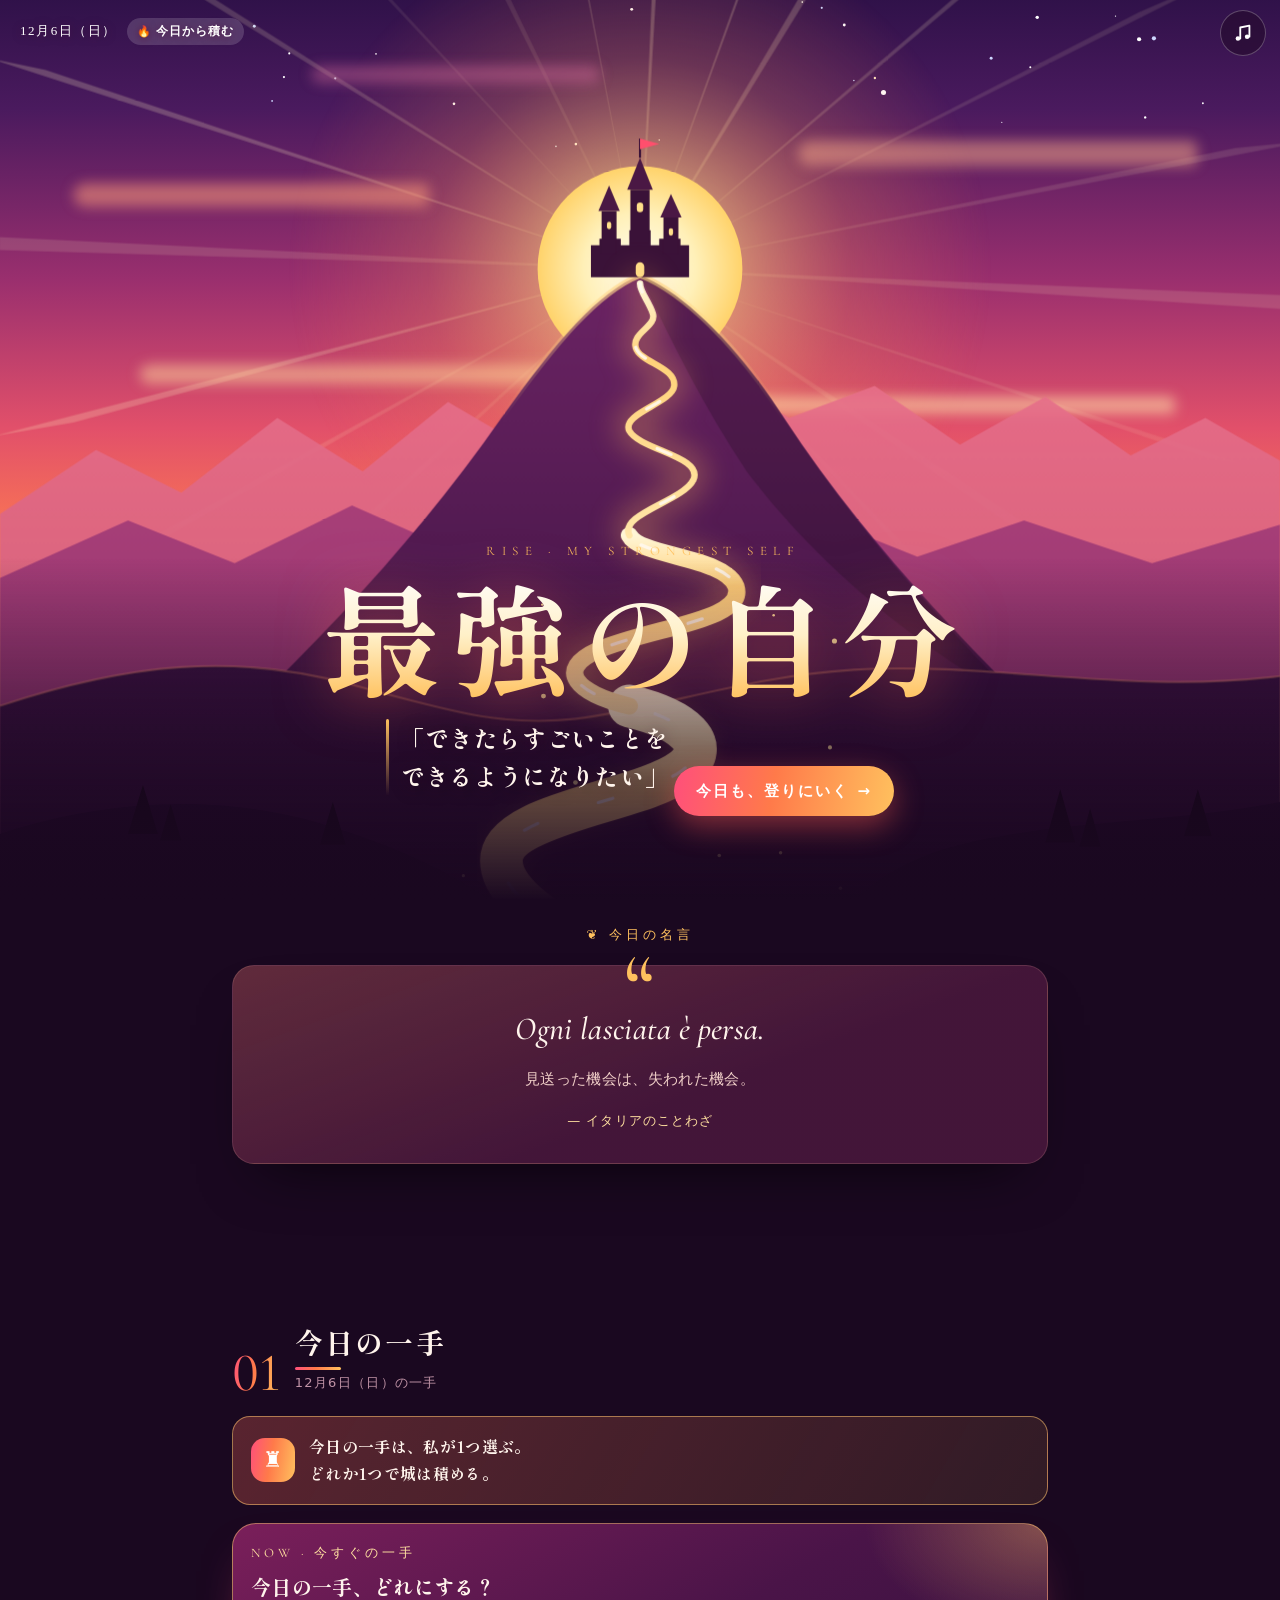
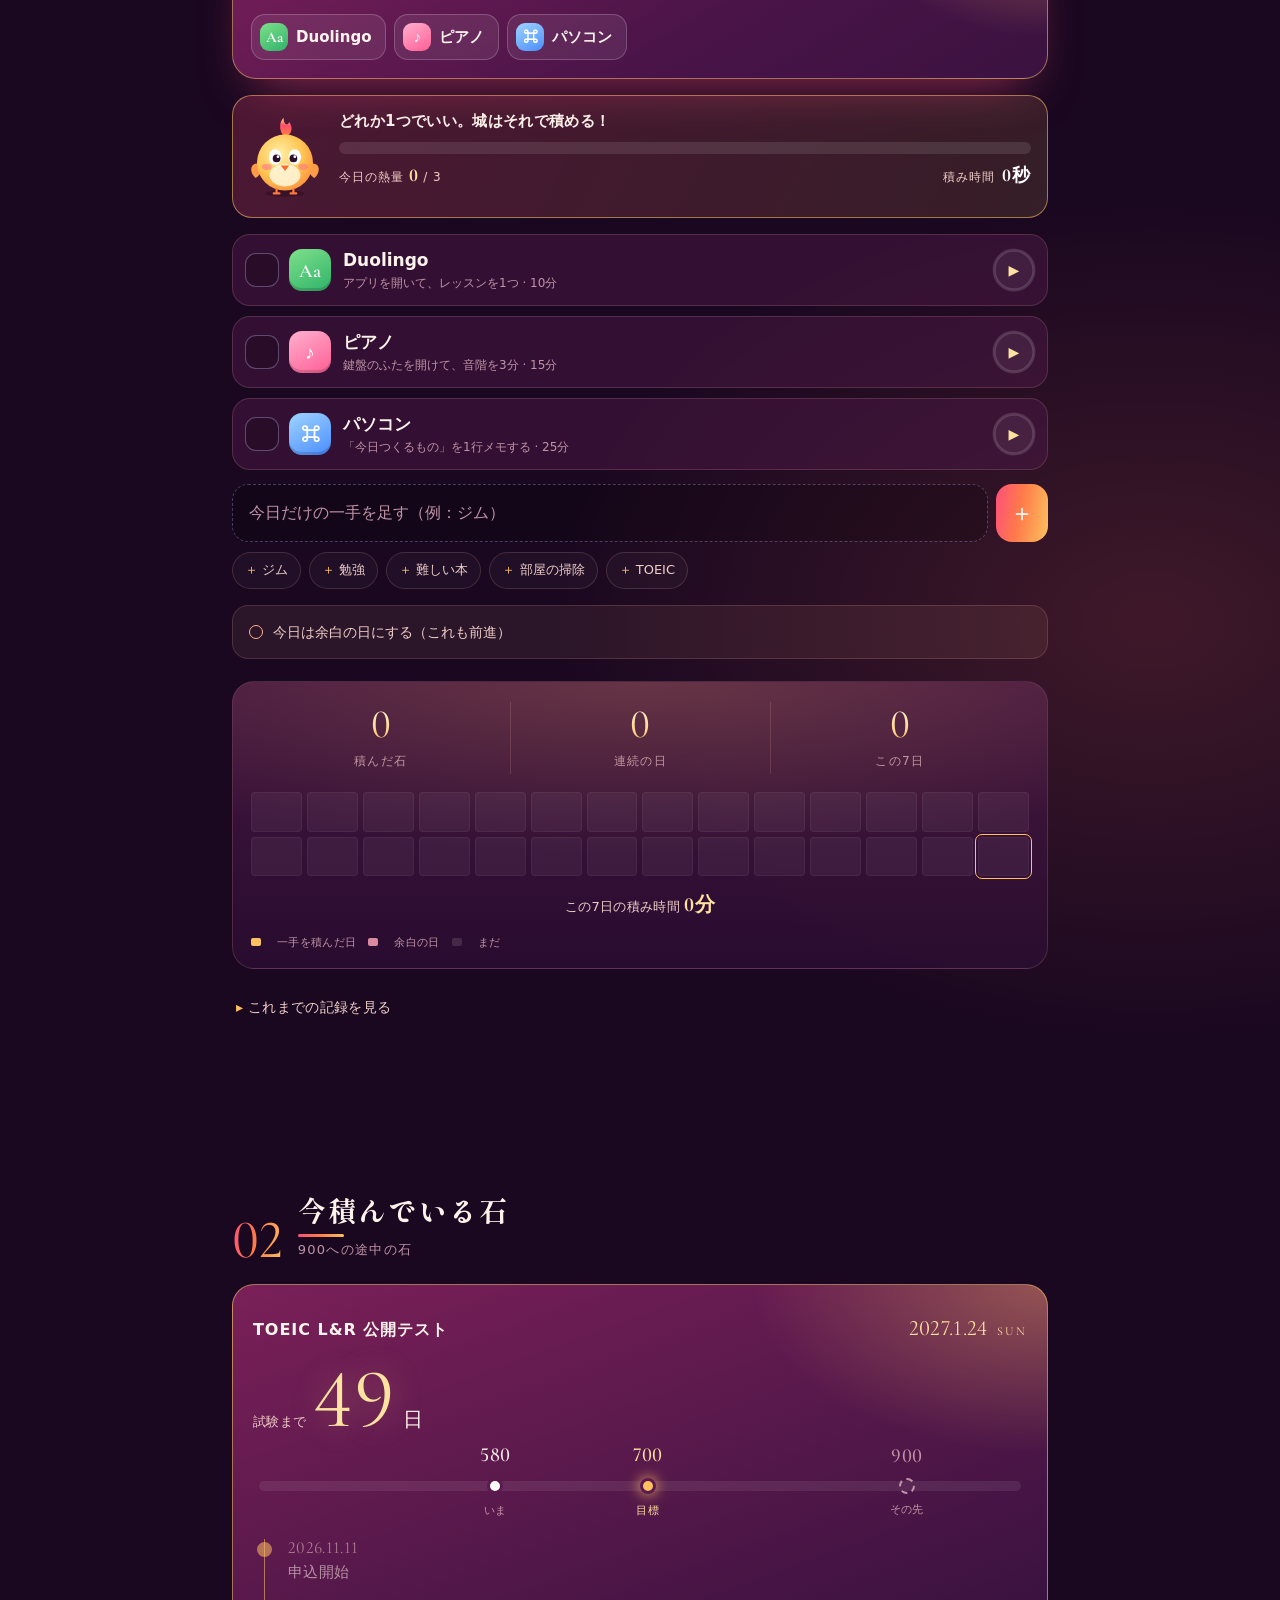
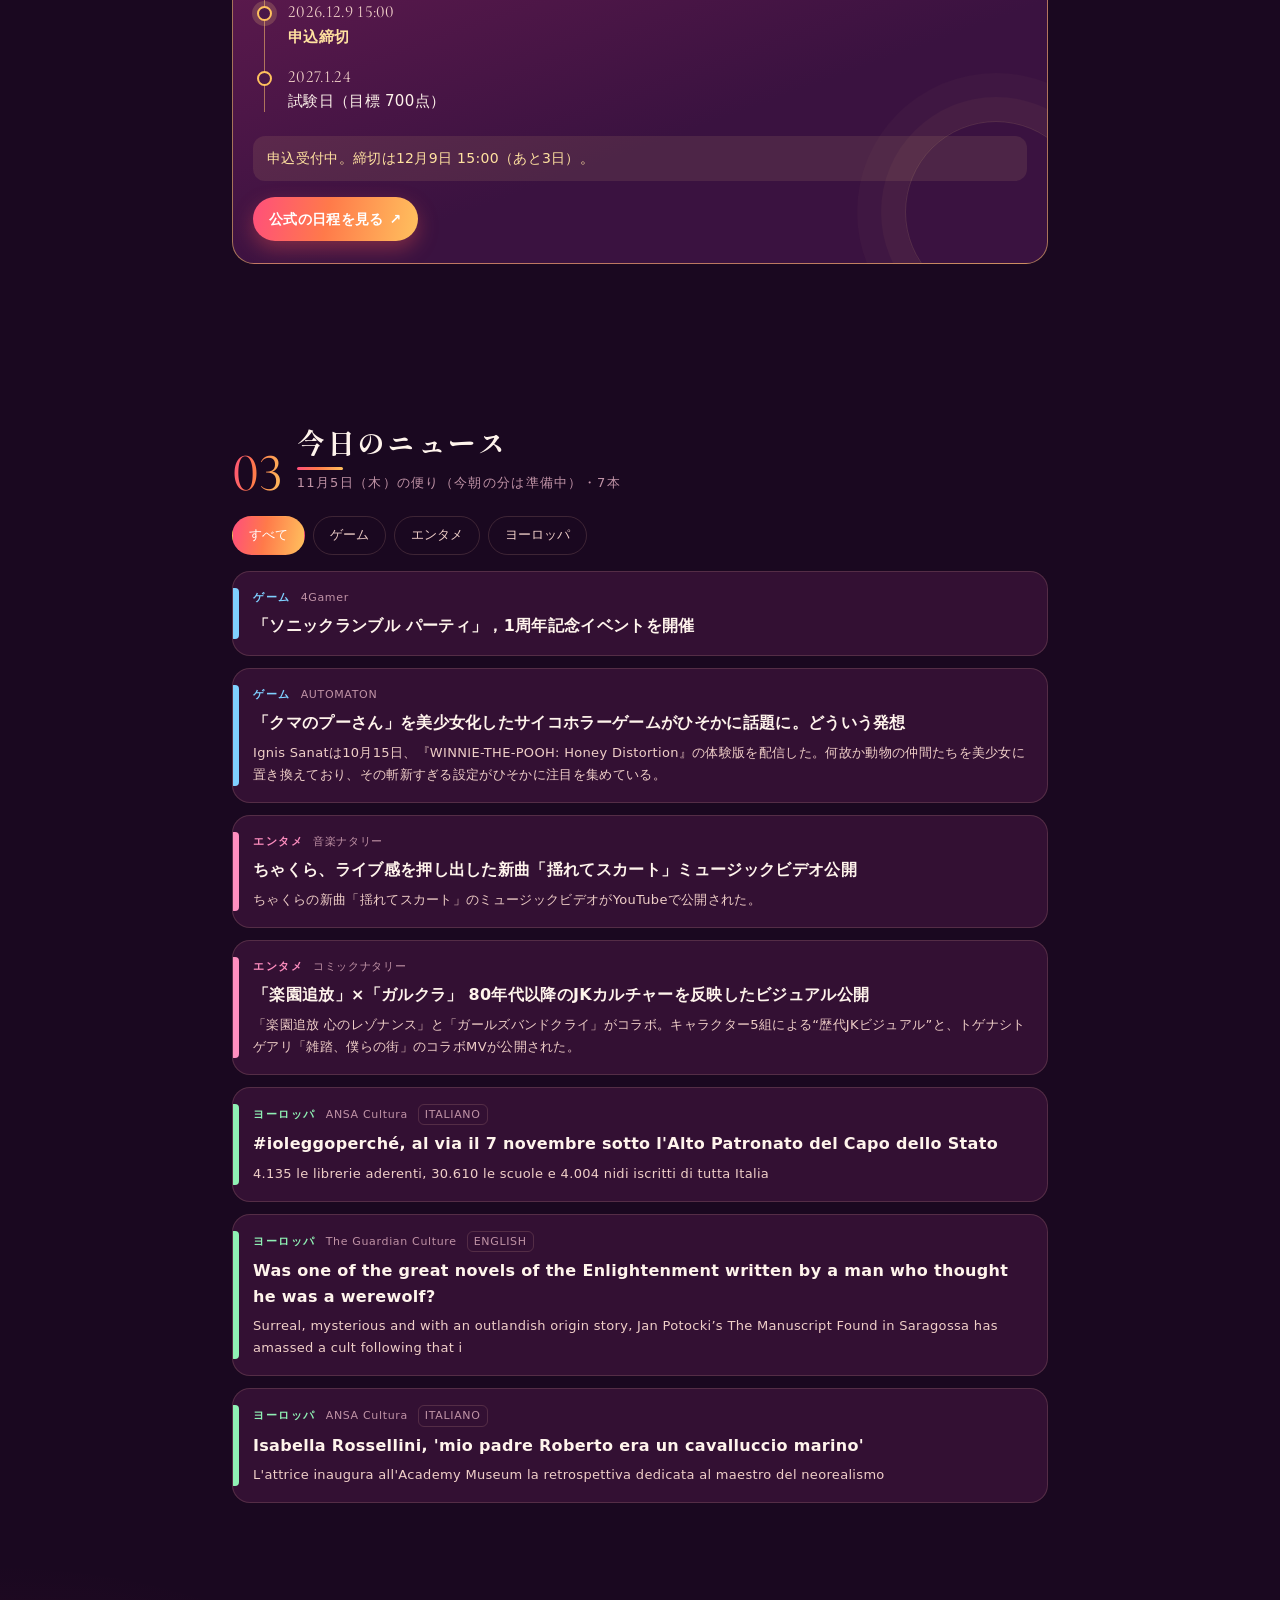
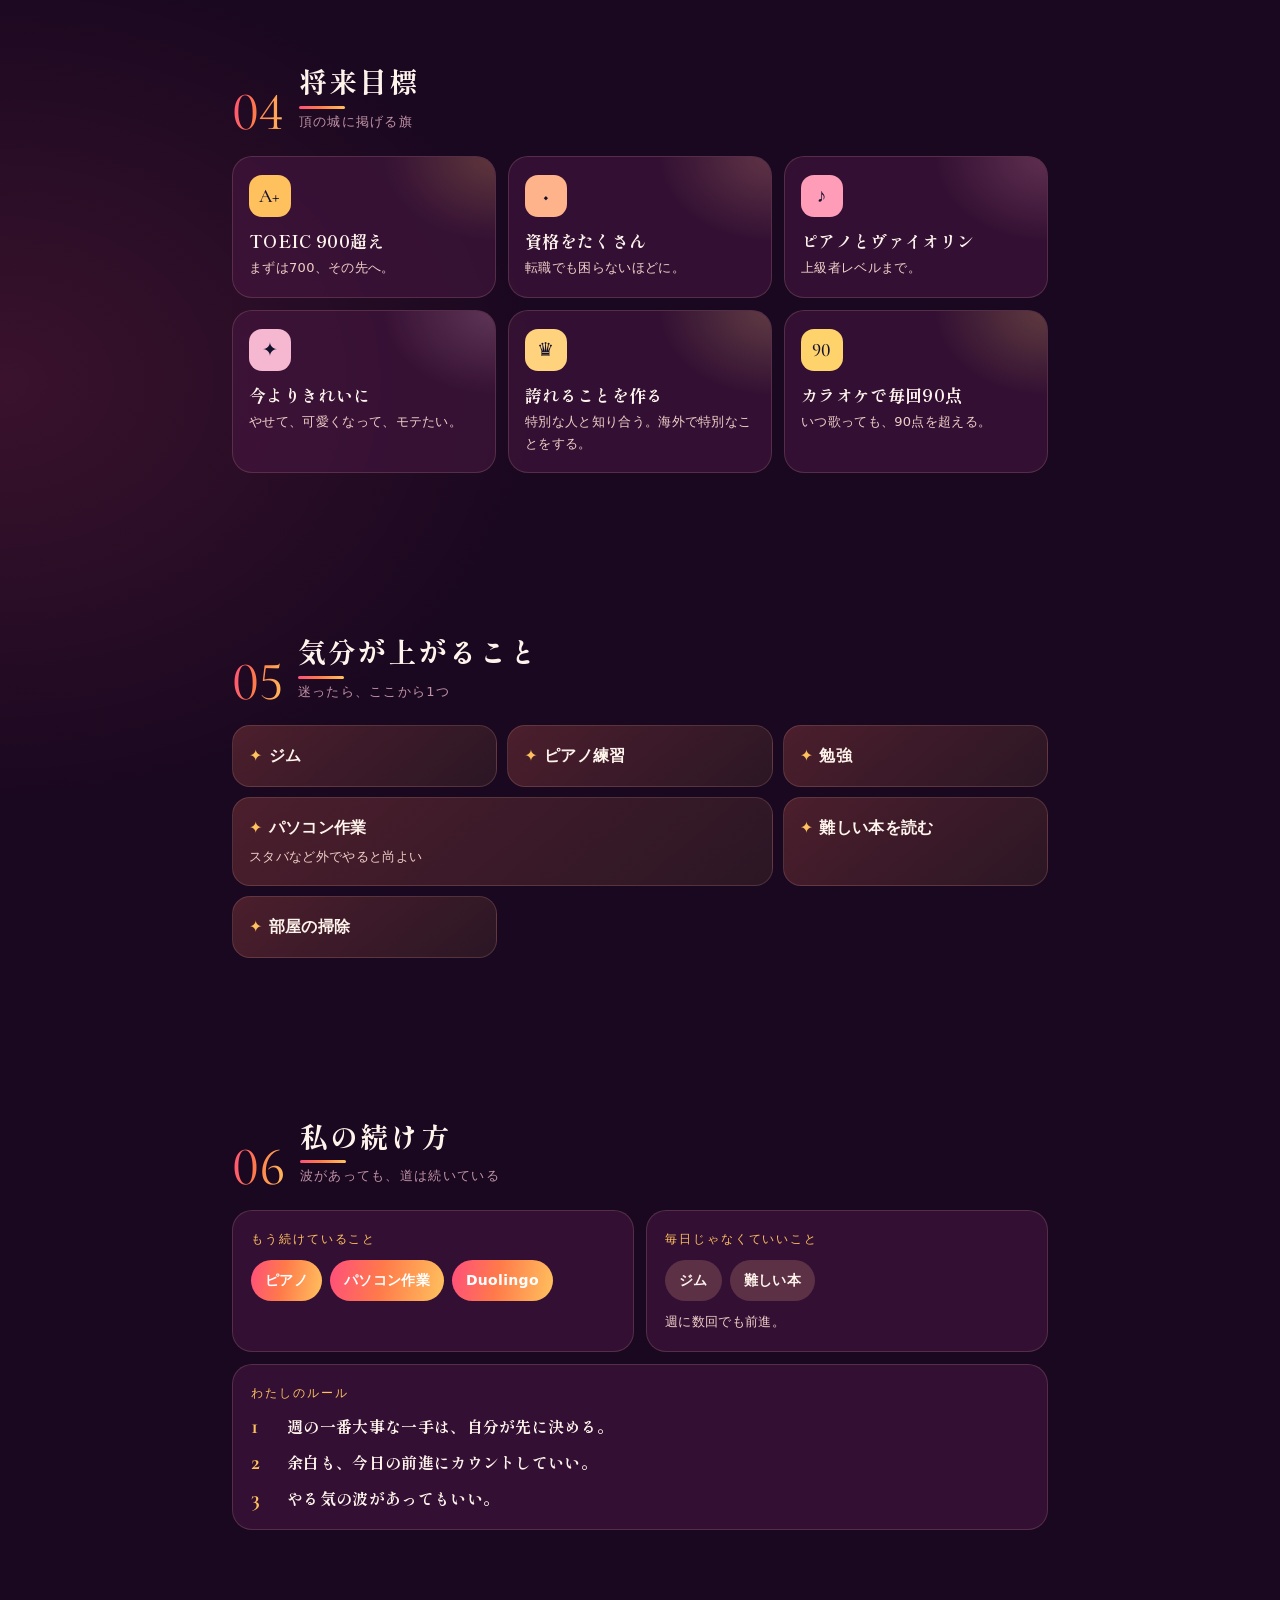
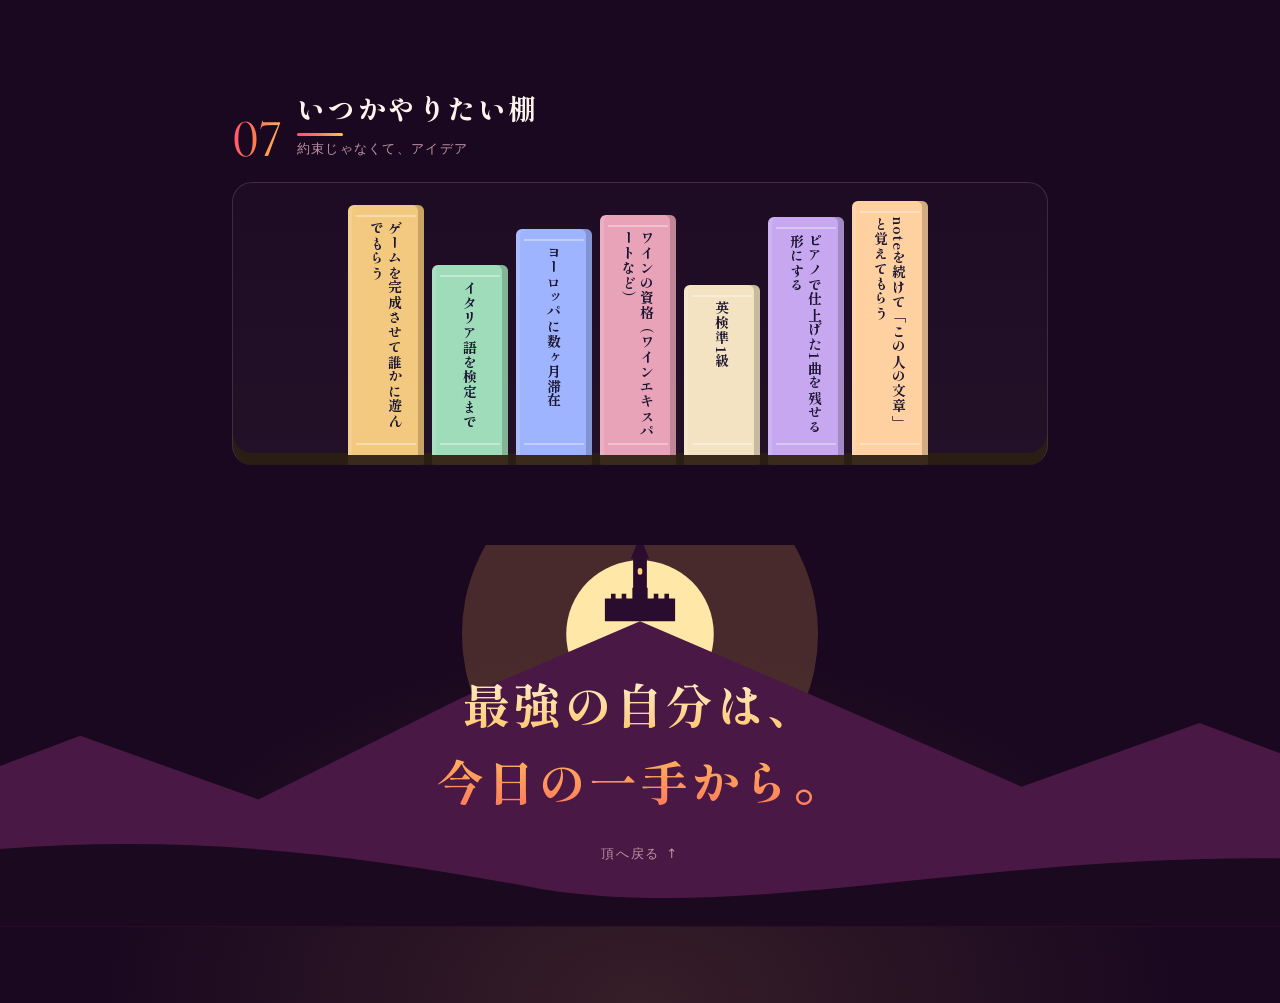
==== index.html @ 4816bcdd "BGM・効果音、行動計画、アプリを開く、時間計測を追加し、見た目を仕上げ Co-Authored-By: Claude Opus 5.5 <noreply@anthropic.com>" ====
<!doctype html>
<html lang="ja">
<head>
<meta charset="utf-8">
<meta name="viewport" content="width=device-width, initial-scale=1, viewport-fit=cover">
<title>最強の自分</title>
<meta name="description" content="できたらすごいことを、できるようになりたい。毎朝ひらく、わたしの城への道。">
<meta name="theme-color" content="#1c0b3a">
<meta name="apple-mobile-web-app-capable" content="yes">
<meta name="mobile-web-app-capable" content="yes">
<meta name="apple-mobile-web-app-status-bar-style" content="black-translucent">
<meta name="apple-mobile-web-app-title" content="最強の自分">
<meta name="robots" content="noindex">
<link rel="manifest" href="manifest.webmanifest">
<link rel="icon" href="icons/icon-192.png">
<link rel="apple-touch-icon" href="icons/apple-touch-icon.png">
<link rel="preconnect" href="https://fonts.googleapis.com">
<link rel="preconnect" href="https://fonts.gstatic.com" crossorigin>
<link href="https://fonts.googleapis.com/css2?family=Shippori+Mincho+B1:wght@500;700;800&family=Zen+Kaku+Gothic+New:wght@400;500;700&family=Cormorant+Garamond:ital,wght@0,500;1,500&display=swap" rel="stylesheet">
<link rel="stylesheet" href="style.css">
</head>
<body>

<!-- ============ HERO ============ -->
<header class="hero" id="top">
  <svg class="hero-art" viewBox="0 0 1200 1000" preserveAspectRatio="xMidYMid slice" aria-hidden="true">
    <defs>
      <linearGradient id="sky" x1="0" y1="0" x2="0" y2="1">
        <stop offset="0" stop-color="#1c0b3a"/>
        <stop offset=".18" stop-color="#4a1a5e"/>
        <stop offset=".34" stop-color="#9a2f6e"/>
        <stop offset=".48" stop-color="#e2506a"/>
        <stop offset=".6" stop-color="#ff7d4f"/>
        <stop offset=".72" stop-color="#ffb35c"/>
        <stop offset=".8" stop-color="#ffd987"/>
      </linearGradient>
      <radialGradient id="sunCore" cx=".5" cy=".5" r=".5">
        <stop offset="0" stop-color="#fffdf2"/>
        <stop offset=".55" stop-color="#fff0b8"/>
        <stop offset="1" stop-color="#ffd36b"/>
      </radialGradient>
      <radialGradient id="sunHalo" cx=".5" cy=".5" r=".5">
        <stop offset="0" stop-color="#fff3c4" stop-opacity=".95"/>
        <stop offset=".25" stop-color="#ffd27a" stop-opacity=".6"/>
        <stop offset=".6" stop-color="#ff9a52" stop-opacity=".22"/>
        <stop offset="1" stop-color="#ff7a4a" stop-opacity="0"/>
      </radialGradient>
      <linearGradient id="road" x1="0" y1="1" x2="0" y2="0">
        <stop offset="0" stop-color="#ffe6a8"/>
        <stop offset=".7" stop-color="#ffd27a"/>
        <stop offset="1" stop-color="#fff6d6"/>
      </linearGradient>
      <linearGradient id="mFar" x1="0" y1="0" x2="0" y2="1">
        <stop offset="0" stop-color="#e8708a"/><stop offset="1" stop-color="#b8487a"/>
      </linearGradient>
      <linearGradient id="mFar2" x1="0" y1="0" x2="0" y2="1">
        <stop offset="0" stop-color="#a83f78"/><stop offset="1" stop-color="#7c2c6a"/>
      </linearGradient>
      <linearGradient id="mMain" x1="0" y1="0" x2="0" y2="1">
        <stop offset="0" stop-color="#6c2464"/><stop offset="1" stop-color="#3a1240"/>
      </linearGradient>
      <linearGradient id="rim" x1="0" y1="0" x2="1" y2="0">
        <stop offset="0" stop-color="#ffcf7a" stop-opacity="0"/>
        <stop offset=".5" stop-color="#ffd98f" stop-opacity=".9"/>
        <stop offset="1" stop-color="#ffcf7a" stop-opacity="0"/>
      </linearGradient>
      <linearGradient id="mMid" x1="0" y1="0" x2="0" y2="1">
        <stop offset="0" stop-color="#3a1240"/><stop offset="1" stop-color="#25092b"/>
      </linearGradient>
      <linearGradient id="mNear" x1="0" y1="0" x2="0" y2="1">
        <stop offset="0" stop-color="#22082a"/><stop offset="1" stop-color="#120414"/>
      </linearGradient>
      <filter id="blur6"><feGaussianBlur stdDeviation="6"/></filter>
      <filter id="blur14"><feGaussianBlur stdDeviation="14"/></filter>
      <filter id="glow"><feGaussianBlur stdDeviation="3" result="b"/><feMerge><feMergeNode in="b"/><feMergeNode in="SourceGraphic"/></feMerge></filter>
    </defs>

    <rect width="1200" height="1000" fill="url(#sky)"/>
    <g id="stars"></g>

    <!-- sun rays -->
    <g class="rays" transform="translate(600 330)">
      <g id="rayset" fill="#fff1c2"></g>
    </g>
    <circle cx="600" cy="330" r="330" fill="url(#sunHalo)"/>
    <circle class="sun" cx="600" cy="330" r="96" fill="url(#sunCore)"/>

    <!-- clouds -->
    <g class="clouds" filter="url(#blur6)">
      <path class="cloud c1" d="M80 250 h320 a24 24 0 0 1 0 22 h-320 a11 11 0 0 1 0 -22z" fill="#ff9d7a" opacity=".55"/>
      <path class="cloud c2" d="M760 210 h360 a26 26 0 0 1 0 24 h-360 a12 12 0 0 1 0 -24z" fill="#ffb08a" opacity=".5"/>
      <path class="cloud c3" d="M140 420 h420 a22 22 0 0 1 0 18 h-420 a9 9 0 0 1 0 -18z" fill="#ffd59a" opacity=".55"/>
      <path class="cloud c4" d="M700 450 h400 a20 20 0 0 1 0 16 h-400 a8 8 0 0 1 0 -16z" fill="#ffe0a8" opacity=".6"/>
      <path class="cloud c5" d="M300 140 h260 a18 18 0 0 1 0 16 h-260 a8 8 0 0 1 0 -16z" fill="#d86a9a" opacity=".45"/>
    </g>

    <!-- birds -->
    <g class="birds" fill="none" stroke="#3a1240" stroke-width="2.6" stroke-linecap="round">
      <path d="M0 0 q8 -8 16 0 q8 -8 16 0"/>
      <path d="M40 -26 q6 -6 12 0 q6 -6 12 0"/>
      <path d="M-30 -40 q5 -5 10 0 q5 -5 10 0"/>
    </g>

    <!-- far ranges -->
    <path d="M0 560 L90 500 L170 540 L260 470 L340 520 L420 455 L480 490 L540 440 L600 470 L670 430 L740 470 L820 440 L900 495 L980 450 L1060 505 L1130 470 L1200 510 V1000 H0Z" fill="url(#mFar)" opacity=".9"/>
    <path d="M0 620 L120 566 L220 606 L330 552 L430 596 L520 566 L640 606 L760 560 L860 600 L960 566 L1080 606 L1200 570 V1000 H0Z" fill="url(#mFar2)"/>

    <!-- main mountain -->
    <path d="M150 820 C260 720 380 600 470 470 C520 400 560 352 600 336 C640 352 690 400 735 470 C820 600 940 720 1050 820 Z" fill="url(#mMain)"/>
    <path d="M470 470 C520 400 560 352 600 336 C640 352 690 400 735 470" fill="none" stroke="url(#rim)" stroke-width="5" opacity=".9"/>
    <path d="M600 336 C640 352 690 400 735 470 C800 570 880 660 960 740 C850 680 760 600 700 520 C660 460 630 400 600 336Z" fill="#000" opacity=".18"/>

    <!-- castle (silhouette against the sun) -->
    <g class="castle" transform="translate(600 338)">
      <path d="M-46 0 V-30 H-38 V-36 H-32 V-30 H-24 V-36 H-18 V-30 H-10 V-44 H10 V-30 H18 V-36 H24 V-30 H32 V-36 H38 V-30 H46 V0Z" fill="#3a1238"/>
      <rect x="-36" y="-62" width="14" height="40" fill="#3a1238"/>
      <path d="M-39 -62 L-29 -86 L-19 -62Z" fill="#4a1844"/>
      <rect x="22" y="-56" width="14" height="34" fill="#3a1238"/>
      <path d="M19 -56 L29 -78 L39 -56Z" fill="#4a1844"/>
      <rect x="-9" y="-82" width="18" height="50" fill="#3a1238"/>
      <path d="M-12 -82 L0 -112 L12 -82Z" fill="#4a1844"/>
      <line x1="0" y1="-112" x2="0" y2="-130" stroke="#3a1238" stroke-width="2"/>
      <path class="flag" d="M0 -130 L18 -125 L0 -120Z" fill="#ff4f6d"/>
      <g fill="#ffe08a">
        <rect x="-3" y="-70" width="6" height="9" rx="3"/>
        <rect x="-31" y="-52" width="4" height="7" rx="2"/>
        <rect x="27" y="-46" width="4" height="7" rx="2"/>
        <rect x="-4" y="-14" width="8" height="14" rx="4"/>
      </g>
    </g>

    <!-- mid hills -->
    <path d="M0 740 C120 700 220 690 330 720 C420 744 470 760 540 752 C620 742 700 712 800 706 C930 698 1060 730 1200 712 V1000 H0Z" fill="url(#mMid)"/>
    <path d="M0 740 C120 700 220 690 330 720 C420 744 470 760 540 752 C620 742 700 712 800 706 C930 698 1060 730 1200 712" fill="none" stroke="#ff9a6a" stroke-width="2" opacity=".35"/>

    <!-- road -->
    <g class="road" fill="none" stroke-linecap="round" stroke-linejoin="round">
      <path d="M600 1010 C560 960 470 930 470 885 C470 840 600 830 640 800 C670 776 640 752 590 740 C540 728 520 706 560 688 C610 666 700 660 690 628 C680 600 600 600 590 580 C580 560 640 548 650 528 C660 506 600 500 590 482 C582 466 630 456 632 440 C634 422 600 418 596 404 C592 390 616 384 612 372 C608 360 600 352 600 344" stroke="#ffb35c" stroke-width="22" opacity=".35" filter="url(#blur14)"/>
      <path d="M600 1010 C560 960 470 930 470 885 C470 840 600 830 640 800 C670 776 640 752 590 740" stroke="url(#road)" stroke-width="40"/>
      <path d="M590 740 C540 728 520 706 560 688 C610 666 700 660 690 628 C680 600 600 600 590 580" stroke="url(#road)" stroke-width="16"/>
      <path d="M590 580 C580 560 640 548 650 528 C660 506 600 500 590 482 C582 466 630 456 632 440 C634 422 600 418 596 404 C592 390 616 384 612 372 C608 360 600 352 600 344" stroke="url(#road)" stroke-width="6"/>
      <path class="road-run" d="M600 1010 C560 960 470 930 470 885 C470 840 600 830 640 800 C670 776 640 752 590 740 C540 728 520 706 560 688 C610 666 700 660 690 628 C680 600 600 600 590 580 C580 560 640 548 650 528 C660 506 600 500 590 482 C582 466 630 456 632 440 C634 422 600 418 596 404 C592 390 616 384 612 372 C608 360 600 352 600 344" stroke="#fffaf0" stroke-width="3" stroke-dasharray="14 60" opacity=".9"/>
    </g>

    <!-- near hills -->
    <path d="M0 860 C90 830 200 820 300 850 C380 874 430 900 470 930 L470 1000 H0Z" fill="url(#mNear)"/>
    <path d="M760 1000 C770 940 820 890 900 870 C1000 846 1100 850 1200 830 V1000Z" fill="url(#mNear)"/>
    <path d="M0 930 C140 905 300 920 420 960 L440 1000 H0Z" fill="#0f0312"/>
    <path d="M800 1000 C880 950 1040 930 1200 940 V1000Z" fill="#0f0312"/>
    <g fill="#120414">
      <path d="M120 860 l14 -46 l14 46z M150 866 l10 -34 l10 34z M300 870 l12 -40 l12 40z"/>
      <path d="M980 868 l14 -50 l14 50z M1012 872 l10 -36 l10 36z M1110 862 l13 -44 l13 44z"/>
    </g>
    <g id="fireflies"></g>
  </svg>

  <div class="hero-top">
    <span class="hero-date"><span id="heroDate"></span><span class="hero-streak" id="heroStreak"></span></span>
  </div>

  <div class="hero-copy">
    <p class="eyebrow">RISE · MY STRONGEST SELF</p>
    <h1>最強の自分</h1>
    <p class="banner">
      <span class="banner-mark" aria-hidden="true"></span>
      <span>「できたらすごいことを<br>できるようになりたい」</span>
    </p>
    <a class="hero-cta" href="#today">今日も、登りにいく <span aria-hidden="true">→</span></a>
  </div>
</header>

<main>

<!-- ============ QUOTE ============ -->
<section class="quote reveal" id="quote" aria-labelledby="qTitle">
  <p class="section-kicker" id="qTitle"><span class="kicker-icon">❦</span>今日の名言</p>
  <blockquote>
    <p class="quote-text" id="quoteText"></p>
    <p class="quote-ja" id="quoteJa"></p>
    <footer class="quote-by" id="quoteBy"></footer>
  </blockquote>
</section>

<!-- ============ TODAY ============ -->
<section class="today reveal" id="today" aria-labelledby="tTitle">
  <div class="section-head">
    <p class="section-num">01</p>
    <div>
      <h2 id="tTitle">今日の一手</h2>
      <p class="section-sub" id="todayLabel"></p>
    </div>
  </div>

  <div class="motto">
    <span class="motto-icon" aria-hidden="true">♜</span>
    <p>今日の一手は、私が1つ選ぶ。<br>どれか1つで城は積める。</p>
  </div>

  <div class="focus" id="focus"></div>

  <div class="heat">
    <div class="buddy-slot" data-buddy="heat"></div>
    <div>
      <p class="heat-say" id="heatSay"></p>
      <div class="heat-bar"><div class="heat-fill" id="heatFill"></div></div>
      <p class="heat-num"><span id="heatNum"></span><span class="heat-time">積み時間 <b id="heatTime">0分</b></span></p>
    </div>
  </div>

  <ul class="tasks" id="tasks"></ul>

  <form class="task-add" id="taskAdd" autocomplete="off">
    <input id="taskInput" type="text" maxlength="40" placeholder="今日だけの一手を足す（例：ジム）" aria-label="今日のタスクを追加">
    <button type="submit" aria-label="追加">＋</button>
  </form>

  <div class="quick-add" id="quickAdd" aria-label="よく使う項目"></div>

  <button class="yohaku" id="yohakuBtn" type="button">
    <span class="yohaku-dot" aria-hidden="true"></span>
    <span id="yohakuLabel">今日は余白の日にする（これも前進）</span>
  </button>

  <div class="castle-card">
    <div class="castle-stats">
      <div><span class="stat-num" id="statStones">0</span><span class="stat-label">積んだ石</span></div>
      <div><span class="stat-num" id="statStreak">0</span><span class="stat-label">連続の日</span></div>
      <div><span class="stat-num" id="statWeek">0</span><span class="stat-label">この7日</span></div>
    </div>
    <div class="stone-wall" id="stoneWall" aria-label="最近の記録"></div>
    <p class="week-time">この7日の積み時間 <b id="weekTime">0分</b></p>
    <p class="stone-legend"><i class="lg lg-done"></i>一手を積んだ日 <i class="lg lg-yohaku"></i>余白の日 <i class="lg lg-none"></i>まだ</p>
  </div>

  <details class="history">
    <summary>これまでの記録を見る</summary>
    <ol class="history-list" id="historyList"></ol>
    <div class="history-tools">
      <button type="button" id="editTemplate">毎日の項目を編集</button>
      <button type="button" id="exportData">記録を書き出す</button>
      <label class="import-btn">記録を読み込む<input type="file" id="importData" accept="application/json" hidden></label>
    </div>
  </details>
</section>

<!-- ============ STONE (TOEIC) ============ -->
<section class="stone reveal" id="stone" aria-labelledby="sTitle">
  <div class="section-head">
    <p class="section-num">02</p>
    <div>
      <h2 id="sTitle">今積んでいる石</h2>
      <p class="section-sub">900への途中の石</p>
    </div>
  </div>

  <article class="toeic">
    <div class="toeic-top">
      <p class="toeic-tag">TOEIC L&amp;R 公開テスト</p>
      <p class="toeic-date">2027.1.24 <small>SUN</small></p>
    </div>
    <div class="toeic-count">
      <span class="count-label">試験まで</span>
      <span class="count-num" id="toeicDays">--</span>
      <span class="count-unit">日</span>
    </div>
    <div class="score">
      <div class="score-bar">
        <span class="score-fill" style="--from:31%; --to:51%"></span>
        <span class="score-pin pin-now" style="left:31%"><b>580</b>いま</span>
        <span class="score-pin pin-goal" style="left:51%"><b>700</b>目標</span>
        <span class="score-pin pin-dream" style="left:85%"><b>900</b>その先</span>
      </div>
    </div>
    <ol class="timeline" id="toeicTimeline">
      <li data-date="2026-11-11T00:00:00+09:00"><span class="tl-dot"></span><div><p class="tl-date">2026.11.11</p><p class="tl-what">申込開始</p></div></li>
      <li data-date="2026-12-09T15:00:00+09:00"><span class="tl-dot"></span><div><p class="tl-date">2026.12.9 15:00</p><p class="tl-what">申込締切</p></div></li>
      <li data-date="2027-01-24T00:00:00+09:00"><span class="tl-dot"></span><div><p class="tl-date">2027.1.24</p><p class="tl-what">試験日（目標 700点）</p></div></li>
    </ol>
    <p class="toeic-next" id="toeicNext"></p>
    <a class="link-btn" href="https://www.iibc-global.org/toeic/test/lr/guide01/schedule.html" target="_blank" rel="noopener">公式の日程を見る <span aria-hidden="true">↗</span></a>
  </article>
</section>

<!-- ============ NEWS ============ -->
<section class="news reveal" id="news" aria-labelledby="nTitle">
  <div class="section-head">
    <p class="section-num">03</p>
    <div>
      <h2 id="nTitle">今日のニュース</h2>
      <p class="section-sub" id="newsDate">ゲーム・エンタメ・イタリアとヨーロッパの文化</p>
    </div>
  </div>
  <div class="news-filter" role="tablist" id="newsFilter">
    <button type="button" class="on" data-cat="all">すべて</button>
    <button type="button" data-cat="game">ゲーム</button>
    <button type="button" data-cat="ent">エンタメ</button>
    <button type="button" data-cat="europe">ヨーロッパ</button>
  </div>
  <ul class="news-list" id="newsList"><li class="news-empty">便りを取りに行っています…</li></ul>
</section>

<!-- ============ GOALS ============ -->
<section class="goals reveal" id="goals" aria-labelledby="gTitle">
  <div class="section-head">
    <p class="section-num">04</p>
    <div>
      <h2 id="gTitle">将来目標</h2>
      <p class="section-sub">頂の城に掲げる旗</p>
    </div>
  </div>
  <ul class="goal-grid">
    <li class="goal g1"><span class="goal-icon">A+</span><h3>TOEIC 900超え</h3><p>まずは700、その先へ。</p></li>
    <li class="goal g2"><span class="goal-icon">◆</span><h3>資格をたくさん</h3><p>転職でも困らないほどに。</p></li>
    <li class="goal g3"><span class="goal-icon">♪</span><h3>ピアノとヴァイオリン</h3><p>上級者レベルまで。</p></li>
    <li class="goal g4"><span class="goal-icon">✦</span><h3>今よりきれいに</h3><p>やせて、可愛くなって、モテたい。</p></li>
    <li class="goal g5"><span class="goal-icon">♛</span><h3>誇れることを作る</h3><p>特別な人と知り合う。海外で特別なことをする。</p></li>
    <li class="goal g6"><span class="goal-icon">90</span><h3>カラオケで毎回90点</h3><p>いつ歌っても、90点を超える。</p></li>
  </ul>
</section>

<!-- ============ MOOD ============ -->
<section class="mood reveal" id="mood" aria-labelledby="mTitle">
  <div class="section-head">
    <p class="section-num">05</p>
    <div>
      <h2 id="mTitle">気分が上がること</h2>
      <p class="section-sub">迷ったら、ここから1つ</p>
    </div>
  </div>
  <ul class="mood-list">
    <li><span>ジム</span></li>
    <li><span>ピアノ練習</span></li>
    <li><span>勉強</span></li>
    <li class="wide"><span>パソコン作業</span><small>スタバなど外でやると尚よい</small></li>
    <li><span>難しい本を読む</span></li>
    <li><span>部屋の掃除</span></li>
  </ul>
</section>

<!-- ============ HOW I KEEP GOING ============ -->
<section class="keep reveal" id="keep" aria-labelledby="kTitle">
  <div class="section-head">
    <p class="section-num">06</p>
    <div>
      <h2 id="kTitle">私の続け方</h2>
      <p class="section-sub">波があっても、道は続いている</p>
    </div>
  </div>
  <div class="keep-cols">
    <article class="keep-card">
      <p class="keep-label">もう続けていること</p>
      <ul class="keep-tags"><li>ピアノ</li><li>パソコン作業</li><li>Duolingo</li></ul>
    </article>
    <article class="keep-card">
      <p class="keep-label">毎日じゃなくていいこと</p>
      <ul class="keep-tags soft"><li>ジム</li><li>難しい本</li></ul>
      <p class="keep-note">週に数回でも前進。</p>
    </article>
    <article class="keep-card rules">
      <p class="keep-label">わたしのルール</p>
      <ol>
        <li>週の一番大事な一手は、自分が先に決める。</li>
        <li>余白も、今日の前進にカウントしていい。</li>
        <li>やる気の波があってもいい。</li>
      </ol>
    </article>
  </div>
</section>

<!-- ============ SOMEDAY SHELF ============ -->
<section class="shelf reveal" id="shelf" aria-labelledby="shTitle">
  <div class="section-head">
    <p class="section-num">07</p>
    <div>
      <h2 id="shTitle">いつかやりたい棚</h2>
      <p class="section-sub">約束じゃなくて、アイデア</p>
    </div>
  </div>
  <ul class="books">
    <li class="book b1"><span>ゲームを完成させて誰かに遊んでもらう</span></li>
    <li class="book b2"><span>イタリア語を検定まで</span></li>
    <li class="book b3"><span>ヨーロッパに数ヶ月滞在</span></li>
    <li class="book b4"><span>ワインの資格（ワインエキスパートなど）</span></li>
    <li class="book b5"><span>英検準1級</span></li>
    <li class="book b6"><span>ピアノで仕上げた1曲を残せる形にする</span></li>
    <li class="book b7"><span>noteを続けて「この人の文章」と覚えてもらう</span></li>
  </ul>
  <p class="shelf-hint">← 横にめくれます →</p>
</section>

</main>

<!-- ============ CLOSING ============ -->
<footer class="closing" id="closing">
  <svg class="closing-art" viewBox="0 0 1200 300" preserveAspectRatio="xMidYMax slice" aria-hidden="true">
    <circle cx="600" cy="70" r="140" fill="#ffb35c" opacity=".2"/><circle cx="600" cy="70" r="58" fill="#ffe7a8"/><path d="M0 300 V210 L160 150 L300 200 L460 120 L600 60 L740 120 L900 190 L1040 140 L1200 200 V300Z" fill="#4a1844"/>
    <path d="M0 300 V250 C200 220 360 240 520 270 C700 300 900 230 1200 250 V300Z" fill="#1b0920"/>
    <g transform="translate(600 60) scale(.6)" fill="#2a0c2e">
      <path d="M-46 0 V-30 H-38 V-36 H-32 V-30 H-24 V-36 H-18 V-30 H-10 V-44 H10 V-30 H18 V-36 H24 V-30 H32 V-36 H38 V-30 H46 V0Z"/>
      <rect x="-9" y="-82" width="18" height="50"/><path d="M-12 -82 L0 -112 L12 -82Z"/>
      <rect x="-3" y="-70" width="6" height="9" rx="3" fill="#ffcf7a"/>
    </g>
  </svg>
  <p class="closing-line">最強の自分は、<br>今日の一手から。</p>
  <a class="closing-top" href="#top">頂へ戻る ↑</a>
</footer>

<!-- ============ TAB BAR ============ -->
<nav class="tabbar" aria-label="ページ内メニュー">
  <a href="#today"><span class="tb-ico">♜</span>一手</a>
  <a href="#stone"><span class="tb-ico">◈</span>石</a>
  <a href="#news"><span class="tb-ico">✉</span>便り</a>
  <a href="#goals"><span class="tb-ico">⚑</span>目標</a>
  <a href="#shelf"><span class="tb-ico">❒</span>棚</a>
</nav>

<div class="toast" id="toast" role="status" aria-live="polite"></div>

<div class="buddy" id="buddy" role="status" aria-live="polite">
  <p class="bubble" id="buddyBubble"></p>
  <div class="buddy-slot" data-buddy="pop"></div>
</div>

<!-- 計測中のバー -->
<div class="timer-pill" id="timerPill" role="status">
  <button type="button" class="pill-jump" id="pillJump"><span class="pill-dot"></span><span id="pillLabel"></span><b id="pillTime">00:00</b></button>
  <button type="button" class="pill-stop" id="pillStop" aria-label="計測を止める">■</button>
</div>

<!-- 音の設定 -->
<button type="button" class="sound-btn" id="soundBtn" aria-label="音の設定" aria-expanded="false" aria-controls="soundPanel">
  <svg viewBox="0 0 24 24" aria-hidden="true"><path class="sb-note" d="M9 18V6l10-2v12"/><circle cx="6.5" cy="18" r="2.5"/><circle cx="16.5" cy="16" r="2.5"/><path class="sb-slash" d="M3 3l18 18"/></svg>
  <span class="sb-eq" aria-hidden="true"><i></i><i></i><i></i></span>
</button>
<div class="sound-panel" id="soundPanel">
  <p class="sp-title">音の設定</p>
  <label class="sw-row"><span><b>BGM</b><small>気合が乗る自作のループ曲</small></span><input type="checkbox" id="bgmToggle"><i class="switch"></i></label>
  <label class="sw-row"><span><b>効果音</b><small>チェック・ヒナタ・タイマー</small></span><input type="checkbox" id="sfxToggle"><i class="switch"></i></label>
  <label class="vol-row"><span>音量</span><input type="range" id="volRange" min="0" max="100" step="1"></label>
  <p class="sp-note">iPhoneのマナーモード中は鳴りません。音はすべてこのページで作ったオリジナルです。</p>
</div>

<dialog class="sheet" id="planSheet">
  <form method="dialog">
    <h3>「<span id="planName"></span>」の作戦</h3>
    <p class="sheet-note">今すぐやる最初の一歩と、目安の時間、手順を決めます。</p>
    <label class="field"><span>まずやること</span><input type="text" id="planFirst" maxlength="40"></label>
    <label class="field"><span>目安（分）</span><input type="number" id="planMin" min="1" max="240" inputmode="numeric"></label>
    <label class="field"><span>手順（1行に1つ）</span><textarea id="planSteps" rows="4"></textarea></label>
    <div class="sheet-actions">
      <button value="reset" type="submit" class="ghost">元に戻す</button>
      <button value="cancel" type="submit" class="ghost">やめる</button>
      <button value="save" type="submit">保存</button>
    </div>
  </form>
</dialog>

<dialog class="sheet" id="templateSheet">
  <form method="dialog">
    <h3>毎日の項目</h3>
    <p class="sheet-note">明日からの「今日の一手」に並ぶ項目です。1行に1つ。</p>
    <textarea id="templateText" rows="6"></textarea>
    <div class="sheet-actions">
      <button value="cancel" type="submit" class="ghost">やめる</button>
      <button value="save" type="submit" id="templateSave">保存</button>
    </div>
  </form>
</dialog>

<script src="quotes.js"></script>
<script src="audio.js"></script>
<script src="buddy.js"></script>
<script src="app.js"></script>
</body>
</html>
---- style.css ----
:root {
  --night-0: #0f0312;
  --night-1: #1a0820;
  --night-2: #2a0d30;
  --night-3: #3a1240;
  --card: rgba(74, 24, 68, .55);
  --card-solid: #3a1240;
  --line: rgba(255, 190, 170, .16);
  --line-strong: rgba(255, 196, 110, .55);
  --ink: #fff4ec;
  --ink-2: #f0cfc8;
  --ink-3: #c093a6;
  --gold: #ffc15e;
  --gold-2: #ffe1a0;
  --gold-deep: #e88a3a;
  --coral: #ff6f59;
  --pink: #ff4f7b;
  --fire: linear-gradient(100deg, #ff4f7b 0%, #ff7a4a 45%, #ffc15e 100%);
  --rose: #ff9db8;
  --sky: #ffb38a;
  --mint: #ffd36b;
  --game: #7fd0ff;
  --ent: #ff8fc0;
  --europe: #8ff0b4;
  --radius: 22px;
  --serif: "Shippori Mincho B1", "Hiragino Mincho ProN", "Yu Mincho", serif;
  --sans: "Zen Kaku Gothic New", "Hiragino Sans", "Hiragino Kaku Gothic ProN", system-ui, sans-serif;
  --latin: "Cormorant Garamond", "Times New Roman", serif;
  --safe-b: env(safe-area-inset-bottom, 0px);
  color-scheme: dark;
}

* { box-sizing: border-box; }
html { scroll-behavior: smooth; -webkit-text-size-adjust: 100%; }
body {
  margin: 0;
  background: var(--night-1);
  background-image:
    radial-gradient(1000px 700px at 90% 30%, rgba(255, 111, 89, .16), transparent 60%),
    radial-gradient(900px 700px at 0% 70%, rgba(255, 79, 123, .14), transparent 60%),
    radial-gradient(900px 600px at 50% 100%, rgba(255, 193, 94, .12), transparent 60%);
  color: var(--ink);
  font-family: var(--sans);
  font-size: 16px;
  line-height: 1.75;
  letter-spacing: .02em;
  overflow-x: hidden;
  -webkit-font-smoothing: antialiased;
  padding-bottom: calc(76px + var(--safe-b));
}
a { color: inherit; }
button, input, textarea { font: inherit; color: inherit; }
::selection { background: rgba(242, 201, 126, .35); }

/* ---------- HERO ---------- */
.hero {
  position: relative;
  min-height: 100vh;
  min-height: 100svh;
  display: flex;
  flex-direction: column;
  justify-content: space-between;
  overflow: hidden;
  isolation: isolate;
}
.hero-art {
  position: absolute; inset: 0;
  width: 100%; height: 100%;
  z-index: -1;
}
.hero::after {
  content: "";
  position: absolute; left: 0; right: 0; bottom: 0; height: 38%;
  background: linear-gradient(to bottom, transparent, var(--night-1));
  z-index: -1;
  pointer-events: none;
}
.hero-top {
  display: flex; justify-content: space-between; align-items: center;
  padding: calc(env(safe-area-inset-top, 0px) + 18px) 20px 0;
  font-size: 13px; color: var(--ink-2); letter-spacing: .12em;
}
.hero-date { font-family: var(--serif); }
.hero-moon {
  font-family: var(--latin); font-style: italic; font-size: 15px; color: var(--gold-2);
}
.hero-copy {
  padding: 0 24px calc(48px + 4vh);
  text-align: center;
}
.eyebrow {
  margin: 0 0 6px;
  font-family: var(--latin);
  font-size: 13px;
  letter-spacing: .5em;
  color: var(--gold);
  opacity: .9;
  text-indent: .5em;
}
.hero h1 {
  margin: 0;
  font-family: var(--serif);
  font-weight: 800;
  font-size: clamp(52px, 16vw, 120px);
  line-height: 1.1;
  letter-spacing: .08em;
  text-indent: .08em;
  background: linear-gradient(180deg, #ffffff 0%, #fff0c8 50%, #ffc15e 100%);
  -webkit-background-clip: text; background-clip: text;
  color: transparent;
  filter: drop-shadow(0 4px 28px rgba(255, 110, 80, .55));
}
.banner {
  margin: 18px auto 0;
  display: inline-flex; align-items: center; gap: 12px;
  font-family: var(--serif);
  font-size: clamp(17px, 4.8vw, 24px);
  font-weight: 700;
  line-height: 1.6;
  color: var(--ink);
  text-shadow: 0 2px 16px rgba(40, 0, 30, .8);
}
.banner-mark {
  width: 3px; align-self: stretch;
  background: linear-gradient(var(--gold), transparent);
  border-radius: 2px;
}
.hero-cta {
  display: inline-flex; align-items: center; gap: 8px;
  margin-top: 26px;
  padding: 12px 22px;
  border-radius: 999px;
  border: 1px solid var(--line-strong);
  background: var(--fire);
  border: 0;
  box-shadow: 0 10px 30px rgba(255, 90, 80, .45);
  text-decoration: none;
  font-size: 15px; font-weight: 700; letter-spacing: .14em;
  color: #fff;
}
.hero-cta span { animation: bob 2.4s ease-in-out infinite; }
@keyframes bob { 50% { transform: translateX(5px); } }

.star { animation: twinkle var(--d, 4s) ease-in-out infinite; animation-delay: var(--delay, 0s); }
@keyframes twinkle { 0%, 100% { opacity: var(--o, .9); } 50% { opacity: .15; } }
.shooting { opacity: 0; animation: shoot 9s ease-in 3s infinite; }
@keyframes shoot {
  0% { opacity: 0; transform: translate(200px, 60px); }
  3% { opacity: 1; }
  9% { opacity: 0; transform: translate(560px, 180px); }
  100% { opacity: 0; transform: translate(560px, 180px); }
}
.flag { transform-origin: 0 -122px; animation: flag 2.6s ease-in-out infinite; }
@keyframes flag { 50% { transform: scaleX(.75); } }
.twinkle-win { animation: twinkle 5s ease-in-out infinite; }
.lanterns circle { animation: twinkle 3.6s ease-in-out infinite; }
.lanterns circle:nth-child(2n) { animation-delay: 1.2s; }
.firefly { animation: drift var(--d, 8s) ease-in-out infinite; animation-delay: var(--delay, 0s); }
@keyframes drift {
  0%, 100% { transform: translate(0, 0); opacity: 0; }
  20% { opacity: .9; }
  50% { transform: translate(var(--dx, 14px), var(--dy, -18px)); opacity: .6; }
  80% { opacity: .8; }
}

/* ---------- LAYOUT ---------- */
main { position: relative; }
section {
  max-width: 880px;
  margin: 0 auto;
  padding: 56px 20px;
  scroll-margin-top: 12px;
}
.section-head {
  display: flex; align-items: flex-end; gap: 14px;
  margin-bottom: 22px;
}
.section-num {
  margin: 0;
  font-family: var(--latin);
  font-size: 54px; line-height: .8;
  background: var(--fire);
  -webkit-background-clip: text; background-clip: text;
  color: transparent;
}
h2 {
  margin: 0;
  font-family: var(--serif);
  font-size: 28px;
  font-weight: 800;
  letter-spacing: .08em;
  line-height: 1.3;
}
.section-sub { margin: 2px 0 0; font-size: 13px; color: var(--ink-3); letter-spacing: .1em; }
.section-kicker {
  margin: 0 0 18px;
  text-align: center;
  font-size: 13px; letter-spacing: .3em; color: var(--gold);
}
.kicker-icon { margin-right: 8px; }

.reveal { opacity: 0; transform: translateY(24px); transition: opacity .9s ease, transform .9s ease; }
.reveal.in { opacity: 1; transform: none; }

/* ---------- QUOTE ---------- */
.quote { padding-top: 24px; text-align: center; }
.quote blockquote {
  position: relative;
  margin: 0;
  padding: 40px 24px 30px;
  border-radius: var(--radius);
  background:
    linear-gradient(160deg, rgba(255, 140, 90, .22), rgba(255, 79, 123, .08) 60%),
    var(--card);
  border: 1px solid var(--line);
  box-shadow: 0 30px 60px -30px rgba(0, 0, 0, .7);
}
.quote blockquote::before {
  content: "“";
  position: absolute; top: -26px; left: 50%; transform: translateX(-50%);
  font-family: var(--latin); font-size: 96px; line-height: 1;
  color: var(--gold);
}
.quote-text {
  margin: 0;
  font-family: var(--serif);
  font-size: clamp(20px, 5.4vw, 28px);
  font-weight: 700;
  line-height: 1.75;
  word-break: auto-phrase;
}
.quote-text.latin { font-family: var(--latin); font-style: italic; font-weight: 500; font-size: clamp(22px, 6vw, 32px); line-height: 1.45; }
.quote-ja { margin: 14px 0 0; color: var(--ink-2); font-size: 15px; }
.quote-ja:empty { display: none; }
.quote-by { margin-top: 18px; font-size: 13px; color: var(--gold-2); letter-spacing: .08em; }
.quote-by::before { content: "— "; }

/* ---------- TODAY ---------- */
.motto {
  display: flex; gap: 14px; align-items: center;
  margin-bottom: 18px;
  padding: 16px 18px;
  border-radius: 18px;
  background: linear-gradient(120deg, rgba(255, 111, 89, .28), rgba(255, 193, 94, .1));
  border: 1px solid var(--line-strong);
}
.motto p { margin: 0; font-family: var(--serif); font-weight: 700; font-size: 16px; line-height: 1.7; }
.motto-icon {
  flex: none; width: 44px; height: 44px; border-radius: 14px;
  display: grid; place-items: center;
  background: var(--fire); color: #fff; font-size: 22px;
}

.tasks { list-style: none; margin: 0; padding: 0; display: grid; gap: 10px; }
.task {
  position: relative;
  padding: 0;
  border-radius: 18px;
  background: var(--card);
  border: 1px solid var(--line);
  transition: background .3s, border-color .3s, transform .2s;
}
.task.picked { border-color: var(--line-strong); background: linear-gradient(120deg, rgba(255, 111, 89, .3), var(--card) 75%); box-shadow: 0 0 0 1px rgba(255,193,94,.25), 0 12px 30px -12px rgba(255, 90, 80, .5); }
.task.done .task-text { color: var(--ink-3); text-decoration: line-through; text-decoration-color: rgba(242, 201, 126, .6); }
.check {
  width: 34px; height: 34px; border-radius: 11px;
  border: 1.5px solid rgba(196, 190, 255, .35);
  background: rgba(0, 0, 0, .2);
  display: grid; place-items: center;
  cursor: pointer;
  transition: background .25s, border-color .25s, transform .15s;
}
.check:active { transform: scale(.9); }
.check svg { width: 18px; height: 18px; stroke: #2a1d08; stroke-width: 3; fill: none; stroke-dasharray: 24; stroke-dashoffset: 24; transition: stroke-dashoffset .35s ease .05s; }
.task.done .check { background: var(--fire); border-color: transparent; }
.task.done .check svg { stroke-dashoffset: 0; stroke: #fff; }
.task-label { font-size: 17px; font-weight: 500; word-break: break-all; }
.task-tag { display: block; font-size: 11px; color: var(--gold); letter-spacing: .14em; margin-top: -2px; }
.pick, .del {
  border: 0; background: none; cursor: pointer;
  width: 40px; height: 40px; border-radius: 12px;
  display: grid; place-items: center;
  color: var(--ink-3); font-size: 18px;
}
.pick[aria-pressed="true"] { color: var(--gold); background: rgba(242, 201, 126, .12); }
.del { font-size: 20px; }
.del:hover, .pick:hover { color: var(--ink); }

.task-add {
  display: flex; gap: 8px; margin-top: 14px;
}
.task-add input {
  flex: 1; min-width: 0;
  padding: 14px 16px;
  border-radius: 16px;
  border: 1px dashed rgba(196, 190, 255, .3);
  background: rgba(0, 0, 0, .2);
  font-size: 16px;
}
.task-add input::placeholder { color: var(--ink-3); }
.task-add input:focus { outline: none; border-color: var(--gold); border-style: solid; }
.task-add button {
  flex: none; width: 52px; border-radius: 16px; border: 0;
  background: var(--fire); color: #fff; font-size: 24px; cursor: pointer;
}
.quick-add { display: flex; flex-wrap: wrap; gap: 8px; margin-top: 10px; }
.quick-add button {
  border: 1px solid var(--line); background: rgba(255, 255, 255, .03);
  border-radius: 999px; padding: 6px 12px; font-size: 13px; color: var(--ink-2); cursor: pointer;
}
.quick-add button::before { content: "＋ "; color: var(--gold); }

.yohaku {
  display: flex; align-items: center; gap: 10px;
  width: 100%;
  margin-top: 16px;
  padding: 14px 16px;
  border-radius: 16px;
  border: 1px solid var(--line);
  background: rgba(255, 179, 138, .08);
  color: var(--ink-2); font-size: 14px; text-align: left; cursor: pointer;
}
.yohaku-dot { width: 14px; height: 14px; border-radius: 50%; border: 1.5px solid var(--sky); flex: none; }
.yohaku.on { border-color: rgba(159, 180, 255, .55); color: var(--ink); }
.yohaku.on .yohaku-dot { background: var(--sky); box-shadow: 0 0 12px var(--sky); }

.castle-card {
  margin-top: 22px;
  padding: 20px 18px 16px;
  border-radius: var(--radius);
  background: linear-gradient(180deg, rgba(74, 24, 68, .9), rgba(42, 13, 48, .9));
  border: 1px solid var(--line);
}
.castle-stats { display: grid; grid-template-columns: repeat(3, 1fr); text-align: center; }
.castle-stats > div + div { border-left: 1px solid var(--line); }
.stat-num { display: block; font-family: var(--latin); font-size: 40px; line-height: 1.1; color: var(--gold-2); }
.stat-label { font-size: 12px; color: var(--ink-3); letter-spacing: .12em; }
.stone-wall {
  display: grid; grid-template-columns: repeat(14, 1fr); gap: 5px;
  margin-top: 18px;
}
.sw {
  aspect-ratio: 1.3; border-radius: 4px;
  background: rgba(255, 255, 255, .05);
  border: 1px solid rgba(255, 255, 255, .05);
  position: relative;
}
.sw.done { background: linear-gradient(160deg, #ffd36b, #ff6f59); border-color: transparent; box-shadow: 0 0 10px rgba(242, 201, 126, .3); }
.sw.yohaku { background: linear-gradient(160deg, #ffd9c8, #d98aa0); border-color: transparent; }
.sw.today { outline: 1.5px solid var(--gold); outline-offset: 2px; }
.stone-legend { margin: 10px 0 0; font-size: 11px; color: var(--ink-3); display: flex; flex-wrap: wrap; gap: 4px 12px; align-items: center; }
.lg { display: inline-block; width: 10px; height: 8px; border-radius: 2px; margin-right: 4px; vertical-align: middle; }
.lg-done { background: var(--gold); } .lg-yohaku { background: #d98aa0; } .lg-none { background: rgba(255, 255, 255, .12); }

.history { margin-top: 14px; }
.history summary {
  cursor: pointer; list-style: none;
  padding: 12px 4px; font-size: 14px; color: var(--ink-2);
}
.history summary::before { content: "▸ "; color: var(--gold); }
.history[open] summary::before { content: "▾ "; }
.history summary::-webkit-details-marker { display: none; }
.history-list { list-style: none; margin: 0; padding: 0; display: grid; gap: 8px; }
.history-list li {
  padding: 12px 14px; border-radius: 14px;
  background: rgba(255, 255, 255, .03); border: 1px solid var(--line);
  font-size: 14px;
}
.h-date { font-family: var(--serif); font-weight: 700; color: var(--gold-2); margin-right: 8px; }
.h-items { color: var(--ink-2); }
.h-items s { color: var(--ink-3); text-decoration-color: rgba(255,255,255,.2); }
.history-tools { display: flex; flex-wrap: wrap; gap: 8px; margin-top: 14px; }
.history-tools button, .import-btn {
  border: 1px solid var(--line); background: transparent; border-radius: 999px;
  padding: 8px 14px; font-size: 13px; color: var(--ink-2); cursor: pointer;
}

/* ---------- STONE / TOEIC ---------- */
.toeic {
  position: relative;
  padding: 24px 20px 22px;
  border-radius: var(--radius);
  background:
    radial-gradient(420px 240px at 100% 0%, rgba(255, 193, 94, .35), transparent 70%),
    linear-gradient(160deg, #7a2058, #3a1240 70%);
  border: 1px solid var(--line-strong);
  overflow: hidden;
}
.toeic::after {
  content: ""; position: absolute; right: -40px; bottom: -40px; width: 180px; height: 180px;
  border-radius: 50%; border: 1px solid rgba(242, 201, 126, .15);
  box-shadow: 0 0 0 24px rgba(242, 201, 126, .04), 0 0 0 48px rgba(242, 201, 126, .025);
  pointer-events: none;
}
.toeic-top { display: flex; justify-content: space-between; align-items: baseline; flex-wrap: wrap; gap: 6px; }
.toeic-tag { margin: 0; font-weight: 700; letter-spacing: .06em; }
.toeic-date { margin: 0; font-family: var(--latin); font-size: 22px; color: var(--gold-2); }
.toeic-date small { font-size: 12px; letter-spacing: .2em; margin-left: 4px; }
.toeic-count { display: flex; align-items: baseline; gap: 8px; margin: 10px 0 6px; }
.count-label { font-size: 13px; color: var(--ink-2); }
.count-num { font-family: var(--latin); font-size: 84px; line-height: 1; color: var(--gold-2); text-shadow: 0 0 30px rgba(242, 201, 126, .35); }
.count-unit { font-family: var(--serif); font-size: 20px; }

.score { padding: 34px 6px 34px; }
.score-bar { position: relative; height: 10px; border-radius: 99px; background: rgba(255, 255, 255, .08); }
.score-fill {
  position: absolute; top: 0; bottom: 0; left: 0; width: var(--to);
  border-radius: 99px;
  background: linear-gradient(90deg, rgba(242,201,126,.25) 0, rgba(242,201,126,.25) calc(var(--from) / var(--to) * 100%), var(--gold) 100%);
}
.score-pin {
  position: absolute; top: 50%; transform: translate(-50%, -50%);
  width: 16px; height: 16px; border-radius: 50%;
  font-size: 0;
}
.score-pin b { position: absolute; left: 50%; transform: translateX(-50%); font-family: var(--latin); font-size: 20px; font-weight: 500; bottom: 18px; color: var(--ink); white-space: nowrap; }
.score-pin::after { position: absolute; left: 50%; transform: translateX(-50%); top: 20px; font-size: 11px; color: var(--ink-3); white-space: nowrap; }
.pin-now { background: #fff; border: 3px solid #5a1a50; }
.pin-now::after { content: "いま"; }
.pin-goal { background: var(--gold); border: 3px solid #5a1a50; box-shadow: 0 0 14px var(--gold); }
.pin-goal::after { content: "目標"; color: var(--gold-2); }
.pin-goal b { color: var(--gold-2); }
.pin-dream { background: transparent; border: 2px dashed var(--ink-3); }
.pin-dream::after { content: "その先"; }
.pin-dream b { color: var(--ink-3); }

.timeline { list-style: none; margin: 4px 0 0; padding: 0 0 0 4px; position: relative; }
.timeline::before { content: ""; position: absolute; left: 11px; top: 10px; bottom: 10px; width: 1px; background: var(--line-strong); }
.timeline li { display: flex; gap: 16px; align-items: flex-start; padding: 8px 0; position: relative; }
.tl-dot { flex: none; width: 15px; height: 15px; margin-top: 5px; border-radius: 50%; border: 2px solid var(--gold); background: #4a1848; z-index: 1; }
.timeline li.past .tl-dot { background: var(--gold); }
.timeline li.past { opacity: .55; }
.timeline li.next .tl-dot { box-shadow: 0 0 0 5px rgba(242, 201, 126, .2); }
.timeline li.next .tl-what { color: var(--gold-2); font-weight: 700; }
.tl-date { margin: 0; font-family: var(--latin); font-size: 17px; color: var(--ink-2); line-height: 1.3; }
.tl-what { margin: 0; font-size: 15px; }
.toeic-next {
  margin: 14px 0 0; padding: 10px 14px; border-radius: 12px;
  background: rgba(242, 201, 126, .1); font-size: 14px; color: var(--gold-2);
}
.toeic-next:empty { display: none; }
.link-btn {
  display: inline-flex; align-items: center; gap: 6px;
  margin-top: 16px; padding: 10px 16px; border-radius: 999px;
  background: var(--fire); color: #fff; text-decoration: none; font-weight: 700; font-size: 14px; box-shadow: 0 8px 20px rgba(255, 90, 80, .35);
}

/* ---------- NEWS ---------- */
.news-filter { display: flex; gap: 8px; overflow-x: auto; margin: 0 -20px 16px; padding: 0 20px; scrollbar-width: none; }
.news-filter::-webkit-scrollbar { display: none; }
.news-filter button {
  flex: none; border: 1px solid var(--line); background: transparent;
  border-radius: 999px; padding: 7px 16px; font-size: 13px; color: var(--ink-2); cursor: pointer;
}
.news-filter button.on { background: var(--fire); color: #fff; border-color: transparent; }
.news-list { list-style: none; margin: 0; padding: 0; display: grid; gap: 12px; }
.news-item a {
  display: grid; grid-template-columns: 6px 1fr; gap: 14px;
  padding: 16px 16px 16px 0;
  border-radius: 18px;
  background: var(--card); border: 1px solid var(--line);
  text-decoration: none;
  overflow: hidden;
  transition: transform .2s, border-color .2s;
}
.news-item a:active { transform: scale(.985); }
.news-bar { background: var(--c); border-radius: 0 4px 4px 0; }
.news-meta { display: flex; flex-wrap: wrap; gap: 6px 10px; align-items: center; font-size: 11px; color: var(--ink-3); letter-spacing: .06em; }
.news-cat { color: var(--c); font-weight: 700; letter-spacing: .14em; }
.news-lang { border: 1px solid var(--line); border-radius: 6px; padding: 0 6px; }
.news-title { margin: 6px 0 0; font-size: 16px; font-weight: 700; line-height: 1.6; }
.news-desc { margin: 6px 0 0; font-size: 13px; color: var(--ink-2); line-height: 1.7; display: -webkit-box; -webkit-line-clamp: 2; -webkit-box-orient: vertical; overflow: hidden; }
.news-desc:empty { display: none; }
.news-item[data-cat="game"] { --c: var(--game); }
.news-item[data-cat="ent"] { --c: var(--ent); }
.news-item[data-cat="europe"] { --c: var(--europe); }
.news-item.hide { display: none; }
.news-empty { color: var(--ink-3); font-size: 14px; padding: 20px; text-align: center; border: 1px dashed var(--line); border-radius: 18px; }

/* ---------- GOALS ---------- */
.goal-grid { list-style: none; margin: 0; padding: 0; display: grid; grid-template-columns: 1fr 1fr; gap: 12px; }
.goal {
  position: relative;
  padding: 18px 16px 18px;
  border-radius: 20px;
  background: var(--card); border: 1px solid var(--line);
  overflow: hidden;
}
.goal::before {
  content: ""; position: absolute; inset: 0;
  background: radial-gradient(160px 120px at 100% 0%, var(--gc), transparent 70%);
  opacity: .22; pointer-events: none;
}
.goal-icon {
  display: grid; place-items: center;
  width: 42px; height: 42px; border-radius: 13px;
  background: var(--gc); color: #14112e;
  font-family: var(--latin); font-weight: 500; font-size: 19px;
}
.goal h3 { margin: 12px 0 4px; font-family: var(--serif); font-size: 17px; line-height: 1.45; }
.goal p { margin: 0; font-size: 13px; color: var(--ink-2); line-height: 1.65; }
.g1 { --gc: var(--gold); } .g2 { --gc: var(--sky); } .g3 { --gc: var(--rose); }
.g4 { --gc: #f6b8d0; } .g5 { --gc: #ffd27d; } .g6 { --gc: var(--mint); }
.g5 { grid-column: 1 / -1; }

/* ---------- MOOD ---------- */
.mood-list { list-style: none; margin: 0; padding: 0; display: grid; grid-template-columns: 1fr 1fr; gap: 10px; }
.mood-list li {
  padding: 16px; border-radius: 18px;
  background: linear-gradient(140deg, rgba(255, 111, 89, .22), rgba(255, 193, 94, .08));
  border: 1px solid var(--line);
  font-weight: 700;
}
.mood-list li span::before { content: "✦ "; color: var(--gold); }
.mood-list li.wide { grid-column: 1 / -1; }
.mood-list small { display: block; margin-top: 4px; font-weight: 400; font-size: 13px; color: var(--ink-2); }

/* ---------- KEEP ---------- */
.keep-cols { display: grid; gap: 12px; }
.keep-card { padding: 18px; border-radius: 20px; background: var(--card); border: 1px solid var(--line); }
.keep-label { margin: 0 0 10px; font-size: 12px; letter-spacing: .16em; color: var(--gold); }
.keep-tags { list-style: none; margin: 0; padding: 0; display: flex; flex-wrap: wrap; gap: 8px; }
.keep-tags li { padding: 8px 14px; border-radius: 999px; background: var(--fire); color: #fff; font-weight: 700; font-size: 14px; }
.keep-tags.soft li { background: rgba(255, 179, 138, .2); color: var(--ink); }
.keep-note { margin: 10px 0 0; font-size: 13px; color: var(--ink-2); }
.rules ol { margin: 0; padding: 0; list-style: none; counter-reset: r; display: grid; gap: 10px; }
.rules li { counter-increment: r; display: grid; grid-template-columns: 28px 1fr; gap: 8px; font-family: var(--serif); font-weight: 700; line-height: 1.6; }
.rules li::before { content: counter(r); font-family: var(--latin); font-size: 22px; line-height: 1.1; color: var(--gold); }

/* ---------- SHELF ---------- */
.books {
  list-style: none; margin: 0; padding: 18px 14px 0;
  display: flex; align-items: flex-end; gap: 8px;
  overflow-x: auto;
  scroll-snap-type: x mandatory;
  border-radius: 20px;
  background: linear-gradient(180deg, rgba(255,255,255,.02), rgba(255,255,255,.04));
  border: 1px solid var(--line);
  position: relative;
  scrollbar-width: none;
}
.books::-webkit-scrollbar { display: none; }
.books::after { content: ""; flex: none; width: 6px; }
.book {
  flex: none;
  scroll-snap-align: start;
  width: 64px;
  height: var(--h, 220px);
  border-radius: 6px 6px 2px 2px;
  background: var(--bc);
  box-shadow: inset -6px 0 0 rgba(0,0,0,.18), inset 4px 0 0 rgba(255,255,255,.12);
  display: flex; justify-content: center;
  padding: 16px 0;
  position: relative;
  border-bottom: 10px solid #3a2a1c;
  margin-bottom: 0;
}
.book::before, .book::after { content: ""; position: absolute; left: 8px; right: 8px; height: 2px; background: rgba(255,255,255,.35); }
.book::before { top: 10px; } .book::after { bottom: 10px; }
.book span {
  writing-mode: vertical-rl;
  font-family: var(--serif); font-weight: 700; font-size: 14px; line-height: 1.3;
  color: #1a1530;
  letter-spacing: .06em;
  max-height: 100%;
}
.b1 { --bc: #f2c97e; --h: 260px; } .b2 { --bc: #9fdcb9; --h: 200px; } .b3 { --bc: #9fb4ff; --h: 236px; }
.b4 { --bc: #e9a3b9; --h: 250px; } .b5 { --bc: #f4e3c3; --h: 180px; } .b6 { --bc: #c7a8f0; --h: 248px; }
.b7 { --bc: #ffd0a0; --h: 264px; }
.books { padding-bottom: 0; border-bottom: 0; }
.shelf .books { box-shadow: inset 0 -12px 0 #2a1e14; }

/* ---------- CLOSING ---------- */
.closing { position: relative; text-align: center; padding: 120px 20px 60px; overflow: hidden; }
.closing-art { position: absolute; inset: auto 0 0 0; width: 100%; height: 100%; z-index: -1; }
.closing-line {
  margin: 0;
  font-family: var(--serif); font-weight: 800;
  font-size: clamp(28px, 8vw, 48px); line-height: 1.6; letter-spacing: .06em;
  background: linear-gradient(180deg, #fff6e0, #ffc15e 50%, #ff6f59);
  -webkit-background-clip: text; background-clip: text; color: transparent;
}
.closing-top { display: inline-block; margin-top: 24px; font-size: 13px; color: var(--ink-3); text-decoration: none; letter-spacing: .14em; }

/* ---------- TAB BAR ---------- */
.tabbar {
  position: fixed; left: 50%; bottom: calc(10px + var(--safe-b)); transform: translateX(-50%);
  display: flex; gap: 2px;
  padding: 6px;
  border-radius: 22px;
  background: rgba(36, 10, 40, .82);
  backdrop-filter: blur(16px) saturate(140%); -webkit-backdrop-filter: blur(16px) saturate(140%);
  border: 1px solid var(--line);
  box-shadow: 0 12px 30px rgba(0, 0, 0, .45);
  z-index: 50;
  width: min(420px, calc(100% - 24px));
  justify-content: space-between;
  transition: transform .35s ease, opacity .35s ease;
}
.tabbar.hidden { transform: translate(-50%, 120%); opacity: 0; }
.tabbar a {
  flex: 1; display: flex; flex-direction: column; align-items: center; gap: 1px;
  padding: 6px 0 4px; border-radius: 16px;
  text-decoration: none; font-size: 11px; color: var(--ink-3); letter-spacing: .08em;
}
.tabbar a.on { color: #fff; background: var(--fire); }
.tb-ico { font-size: 17px; line-height: 1.2; }

/* ---------- TOAST / SHEET ---------- */
.toast {
  position: fixed; left: 50%; bottom: calc(90px + var(--safe-b)); transform: translate(-50%, 20px);
  padding: 12px 20px; border-radius: 999px;
  background: var(--fire); color: #fff; font-weight: 700; font-size: 14px;
  opacity: 0; pointer-events: none; transition: opacity .3s, transform .3s; z-index: 60;
  white-space: nowrap; box-shadow: 0 10px 30px rgba(242, 201, 126, .35);
}
.toast.show { opacity: 1; transform: translate(-50%, 0); }
.sheet {
  border: 1px solid var(--line); border-radius: 22px;
  background: var(--card-solid); color: var(--ink);
  width: min(420px, calc(100% - 32px)); padding: 22px;
}
.sheet::backdrop { background: rgba(15, 3, 18, .7); }
.sheet h3 { margin: 0; font-family: var(--serif); }
.sheet-note { margin: 4px 0 12px; font-size: 13px; color: var(--ink-2); }
.sheet textarea { width: 100%; border-radius: 14px; border: 1px solid var(--line); background: rgba(0,0,0,.25); padding: 12px; font-size: 16px; resize: vertical; }
.sheet-actions { display: flex; justify-content: flex-end; gap: 8px; margin-top: 14px; }
.sheet-actions button { border: 0; border-radius: 999px; padding: 10px 18px; background: var(--fire); color: #fff; font-weight: 700; cursor: pointer; }
.sheet-actions .ghost { background: transparent; color: var(--ink-2); border: 1px solid var(--line); }

/* ---------- celebrate ---------- */
.spark { position: fixed; width: 8px; height: 8px; border-radius: 50%; background: var(--gold-2); pointer-events: none; z-index: 70; animation: spark .9s ease-out forwards; }
@keyframes spark { to { transform: translate(var(--x), var(--y)) scale(.2); opacity: 0; } }

/* ---------- WIDE ---------- */
@media (min-width: 760px) {
  section { padding: 80px 32px; }
  .goal-grid { grid-template-columns: repeat(3, 1fr); }
  .g5 { grid-column: auto; }
  .mood-list { grid-template-columns: repeat(3, 1fr); }
  .mood-list li.wide { grid-column: span 2; }
  .keep-cols { grid-template-columns: 1fr 1fr; }
  .keep-cols .rules { grid-column: 1 / -1; }
  .books { justify-content: center; }
  .book { width: 76px; }
}

@media (prefers-reduced-motion: reduce) {
  *, *::before, *::after { animation: none !important; transition: none !important; }
  .reveal { opacity: 1; transform: none; }
}

/* 数字は「1」が「I」に見えないようにそろい数字で */
.stat-num, .count-num, .toeic-date, .section-num, .score-pin b, .tl-date, .hero-moon, .goal-icon { font-feature-settings: "lnum" 1, "pnum" 1; font-variant-numeric: lining-nums; }
.g6 { grid-column: 1 / -1; }
@media (min-width: 760px) { .g6 { grid-column: auto; } }
.books::before { content: ""; flex: none; width: 2px; }
.shelf-hint { font-size: 12px; color: var(--ink-3); margin: 10px 4px 0; text-align: right; letter-spacing: .1em; }
@media (min-width: 760px) { .shelf-hint { display: none; } }
.books { scroll-padding-inline: 14px; }

/* ---------- 朝焼けの動き ---------- */
.rays { transform-box: fill-box; }
#rayset { animation: spin 90s linear infinite; transform-origin: 0 0; }
@keyframes spin { to { transform: rotate(360deg); } }
.sun { animation: pulse 4s ease-in-out infinite; transform-origin: 600px 330px; }
@keyframes pulse { 50% { transform: scale(1.04); } }
.cloud { animation: cloud 26s ease-in-out infinite alternate; }
.c2 { animation-duration: 32s; } .c3 { animation-duration: 22s; } .c4 { animation-duration: 36s; } .c5 { animation-duration: 28s; }
@keyframes cloud { to { transform: translateX(60px); } }
.birds { animation: birds 22s linear infinite; }
@keyframes birds {
  0% { transform: translate(180px, 300px) scale(.8); opacity: 0; }
  8% { opacity: 1; }
  90% { opacity: 1; }
  100% { transform: translate(1100px, 140px) scale(1.1); opacity: 0; }
}
.road-run { animation: run 3.2s linear infinite; }
@keyframes run { to { stroke-dashoffset: 148; } }
.firefly { fill: #ffe7a0; }
@keyframes drift {
  0% { transform: translate(0, 0); opacity: 0; }
  20% { opacity: 1; }
  100% { transform: translate(var(--dx, 14px), -160px); opacity: 0; }
}
.hero-top { color: #fff; text-shadow: 0 1px 8px rgba(80, 0, 40, .6); }
.hero-moon { color: #fff3c4; }

/* ---------- 熱量メーター ---------- */
.heat {
  display: grid; grid-template-columns: 84px 1fr; gap: 12px; align-items: center;
  margin-bottom: 16px;
  padding: 14px 16px 14px 10px;
  border-radius: 20px;
  background: linear-gradient(120deg, rgba(255, 79, 123, .22), rgba(255, 193, 94, .12));
  border: 1px solid var(--line-strong);
}
.heat .buddy-svg { width: 84px; height: 84px; }
.heat-say { margin: 0 0 8px; font-weight: 700; font-size: 15px; line-height: 1.55; }
.heat-bar { height: 12px; border-radius: 99px; background: rgba(255, 255, 255, .1); overflow: hidden; }
.heat-fill { height: 100%; width: 0; border-radius: 99px; background: var(--fire); box-shadow: 0 0 14px rgba(255, 120, 80, .7); transition: width .6s cubic-bezier(.3, 1.4, .5, 1); }
.heat-num { margin-top: 6px; font-size: 12px; color: var(--ink-2); letter-spacing: .08em; }
.heat-num b { font-family: var(--latin); font-size: 18px; color: var(--gold-2); font-feature-settings: "lnum" 1; }

/* ---------- ヒナタ（応援係） ---------- */
.buddy-svg { display: block; overflow: visible; }
.buddy-svg .face-shock, .buddy-svg .face-joy { display: none; }
.buddy-svg.shock .face-normal, .buddy-svg.joy .face-normal { display: none; }
.buddy-svg.shock .face-shock { display: inline; }
.buddy-svg.joy .face-joy { display: inline; }
.buddy-svg .wing { transform-box: fill-box; transition: transform .25s; }
.buddy-svg .wing-l { transform-origin: 100% 30%; }
.buddy-svg .wing-r { transform-origin: 0% 30%; }
.buddy-svg.shock .wing-l, .buddy-svg.joy .wing-l { transform: rotate(55deg); }
.buddy-svg.shock .wing-r, .buddy-svg.joy .wing-r { transform: rotate(-55deg); }
.buddy-svg .tuft { transform-box: fill-box; transform-origin: 50% 100%; animation: tuft 1.2s ease-in-out infinite; }
@keyframes tuft { 50% { transform: scaleY(1.12) rotate(-4deg); } }
.buddy-svg .blink { animation: blink 4.5s infinite; transform-box: fill-box; transform-origin: 50% 50%; }
@keyframes blink { 0%, 94%, 100% { transform: scaleY(1); } 96% { transform: scaleY(.1); } }
.buddy-svg.shock .sweat { animation: sweat .8s ease-in infinite; }
@keyframes sweat { to { transform: translateY(8px); opacity: 0; } }

.buddy {
  position: fixed; right: 10px; bottom: calc(84px + var(--safe-b));
  z-index: 65;
  display: flex; align-items: flex-end; gap: 4px;
  pointer-events: none;
  transform: translateY(160%); opacity: 0;
  transition: transform .45s cubic-bezier(.3, 1.6, .5, 1), opacity .3s;
}
.buddy.show { transform: none; opacity: 1; pointer-events: auto; }
.buddy .buddy-svg { width: 96px; height: 96px; flex: none; }
.buddy.show .buddy-svg { animation: hop .5s cubic-bezier(.3, 1.8, .5, 1); }
.buddy.big .buddy-svg { animation: wow .9s ease-in-out; }
@keyframes hop { 0% { transform: translateY(30px) scale(.8); } 60% { transform: translateY(-14px) scale(1.08, .95); } 100% { transform: none; } }
@keyframes wow {
  0% { transform: scale(.8); } 20% { transform: translateY(-24px) scale(1.2) rotate(-8deg); }
  35% { transform: translateY(-24px) scale(1.2) rotate(8deg); } 50% { transform: translateY(-24px) scale(1.2) rotate(-8deg); }
  70% { transform: translateY(0) scale(1.05); } 100% { transform: none; }
}
.bubble {
  position: relative;
  max-width: min(250px, calc(100vw - 130px));
  margin-bottom: 52px;
  padding: 12px 15px;
  border-radius: 18px 18px 4px 18px;
  background: #fff; color: #3a1238;
  font-weight: 700; font-size: 15px; line-height: 1.5;
  box-shadow: 0 12px 30px rgba(40, 0, 30, .45);
}
.bubble small { display: block; margin-top: 2px; font-size: 11px; color: #b0607a; font-weight: 500; letter-spacing: .08em; }
.buddy.big .bubble { font-size: 17px; background: linear-gradient(120deg, #fff, #fff1d6); }

/* 紙吹雪 */
.confetti { position: fixed; top: -12px; width: 9px; height: 14px; z-index: 80; pointer-events: none; border-radius: 2px; animation: fall var(--t, 2.4s) cubic-bezier(.2, .6, .4, 1) forwards; }
@keyframes fall { to { transform: translate(var(--x), 105vh) rotate(var(--r)); } }
.spark { background: #ffd36b; box-shadow: 0 0 8px #ff8a4c; }

.rays { opacity: .32; }

/* =========================================================
   v3: 行動計画・タイマー・音・仕上げ
   ========================================================= */
.hue-green { --h1: #7ee08a; --h2: #2fb36a; }
.hue-pink { --h1: #ffb0cf; --h2: #ff5e94; }
.hue-blue { --h1: #9fd4ff; --h2: #4a8dff; }
.hue-orange { --h1: #ffc187; --h2: #ff6f45; }
.hue-gold { --h1: #ffe39a; --h2: #ffad3a; }
.hue-violet { --h1: #d6b6ff; --h2: #9a5bff; }
.hue-mint { --h1: #b4f5e0; --h2: #3cc9a0; }

/* ヒーロー上部 */
.hero-top { padding-right: 70px; }
.hero-date { display: inline-flex; align-items: center; gap: 10px; flex-wrap: wrap; }
.hero-streak {
  padding: 3px 10px; border-radius: 999px;
  background: rgba(255, 255, 255, .16); backdrop-filter: blur(6px); -webkit-backdrop-filter: blur(6px);
  font-family: var(--sans); font-size: 12px; font-weight: 700; letter-spacing: .08em;
}
.hero-streak::before { content: "🔥"; margin-right: 4px; font-size: 11px; }
.hero h1 { animation: rise 1.2s cubic-bezier(.2, .8, .2, 1) both; }
.banner { animation: rise 1.2s .15s cubic-bezier(.2, .8, .2, 1) both; }
.hero-cta { animation: rise 1.2s .3s cubic-bezier(.2, .8, .2, 1) both, glowPulse 2.8s 1.6s ease-in-out infinite; position: relative; overflow: hidden; }
.hero-cta::after {
  content: ""; position: absolute; top: 0; bottom: 0; width: 40%; left: -60%;
  background: linear-gradient(100deg, transparent, rgba(255, 255, 255, .55), transparent);
  animation: shine 3.6s 2s ease-in-out infinite;
}
@keyframes rise { from { opacity: 0; transform: translateY(26px); } to { opacity: 1; transform: none; } }
@keyframes glowPulse { 50% { box-shadow: 0 10px 44px rgba(255, 110, 80, .75); } }
@keyframes shine { 0% { left: -60%; } 40%, 100% { left: 130%; } }

/* 見出しの下線 */
h2 { position: relative; }
.section-head h2::after {
  content: ""; display: block; height: 3px; width: 46px; margin-top: 6px; border-radius: 3px;
  background: var(--fire);
}

/* 今すぐの一手 */
.focus {
  position: relative;
  margin-bottom: 16px;
  padding: 18px 18px 18px;
  border-radius: 24px;
  background:
    radial-gradient(260px 160px at 100% 0%, rgba(255, 193, 94, .35), transparent 70%),
    linear-gradient(150deg, #7a1f5a, #4a1448 60%, #3a1240);
  border: 1px solid rgba(255, 196, 110, .5);
  box-shadow: 0 24px 50px -24px rgba(255, 79, 123, .6);
  overflow: hidden;
}
.focus::before {
  content: ""; position: absolute; inset: -1px; border-radius: inherit; padding: 1.5px;
  background: conic-gradient(from var(--ang, 0deg), #ff4f7b, #ffc15e, #fff1c2, #ff7a4a, #ff4f7b);
  -webkit-mask: linear-gradient(#000 0 0) content-box, linear-gradient(#000 0 0); -webkit-mask-composite: xor; mask-composite: exclude;
  opacity: 0; transition: opacity .4s;
  pointer-events: none;
}
.focus.live::before { opacity: 1; animation: ang 3s linear infinite; }
@property --ang { syntax: "<angle>"; initial-value: 0deg; inherits: false; }
@keyframes ang { to { --ang: 360deg; } }
.focus-kicker { margin: 0 0 10px; font-family: var(--latin); font-size: 13px; letter-spacing: .3em; color: var(--gold-2); }
.focus-head { display: flex; gap: 14px; align-items: center; }
.focus-icon {
  flex: none; width: 56px; height: 56px; border-radius: 18px;
  display: grid; place-items: center;
  background: linear-gradient(150deg, var(--h1), var(--h2));
  color: #fff; font-family: var(--latin); font-weight: 600; font-size: 26px;
  box-shadow: 0 8px 18px -6px var(--h2), inset 0 -4px 0 rgba(0, 0, 0, .15);
}
.focus-title { margin: 0; font-family: var(--serif); font-size: 24px; font-weight: 800; line-height: 1.3; }
.focus-first { margin: 2px 0 0; font-size: 14px; color: var(--ink-2); line-height: 1.55; }
.focus-meter { display: flex; align-items: baseline; justify-content: space-between; margin-top: 14px; }
.focus-time { font-family: var(--latin); font-size: 46px; line-height: 1; font-feature-settings: "lnum" 1, "tnum" 1; color: #fff; text-shadow: 0 0 24px rgba(255, 160, 100, .6); }
.focus-goal { font-size: 13px; color: var(--ink-2); }
.focus-bar { height: 10px; margin-top: 8px; border-radius: 99px; background: rgba(255, 255, 255, .12); overflow: hidden; }
.focus-bar span { display: block; height: 100%; border-radius: 99px; background: var(--fire); box-shadow: 0 0 14px rgba(255, 120, 80, .7); transition: width .8s; }
.focus-actions { display: flex; gap: 10px; margin-top: 16px; flex-wrap: wrap; }
.btn-main, .btn-sub {
  border: 0; border-radius: 16px; padding: 14px 18px; cursor: pointer;
  font-weight: 700; font-size: 16px; letter-spacing: .06em;
  transition: transform .12s;
}
.btn-main:active, .btn-sub:active { transform: scale(.96); }
.btn-main { flex: 1; min-width: 140px; background: var(--fire); color: #fff; box-shadow: 0 10px 24px -8px rgba(255, 90, 80, .8), inset 0 -3px 0 rgba(0, 0, 0, .15); }
.focus.live .btn-main { background: #fff; color: #c2305a; }
.btn-sub { background: linear-gradient(150deg, #7ee08a, #2fb36a); color: #fff; box-shadow: 0 10px 24px -10px rgba(47, 179, 106, .9), inset 0 -3px 0 rgba(0, 0, 0, .15); }
.focus.done .focus-icon { box-shadow: 0 0 0 4px rgba(255, 225, 160, .4), 0 8px 18px -6px var(--h2); }
.focus.empty .focus-title { font-size: 20px; }
.focus-chips { display: flex; flex-wrap: wrap; gap: 8px; margin-top: 14px; }
.focus-chips button {
  display: inline-flex; align-items: center; gap: 8px;
  border: 1px solid rgba(255, 255, 255, .2); background: rgba(255, 255, 255, .08);
  border-radius: 14px; padding: 8px 14px 8px 8px; font-size: 15px; font-weight: 700; cursor: pointer;
}
.focus-chips i { width: 28px; height: 28px; border-radius: 9px; display: grid; place-items: center; font-style: normal; font-family: var(--latin); background: linear-gradient(150deg, var(--h1), var(--h2)); color: #fff; }

/* タスク行 */
.task-row { display: grid; grid-template-columns: auto 1fr auto; align-items: center; gap: 10px; padding: 12px 10px 12px 12px; }
.task-main { display: flex; align-items: center; gap: 12px; min-width: 0; text-align: left; border: 0; background: none; padding: 0; cursor: pointer; }
.task-icon {
  flex: none; width: 42px; height: 42px; border-radius: 13px;
  display: grid; place-items: center;
  background: linear-gradient(150deg, var(--h1), var(--h2));
  color: #fff; font-family: var(--latin); font-weight: 600; font-size: 19px;
  box-shadow: inset 0 -3px 0 rgba(0, 0, 0, .15);
}
.task-label { display: flex; flex-direction: column; min-width: 0; }
.task-text { font-size: 17px; font-weight: 700; line-height: 1.35; }
.task-sub { font-size: 12px; color: var(--ink-3); line-height: 1.5; margin-top: 2px; overflow: hidden; text-overflow: ellipsis; white-space: nowrap; }
.task-sub b { font-family: var(--latin); font-size: 15px; color: var(--gold-2); font-feature-settings: "lnum" 1, "tnum" 1; }
.task-tag { margin: 0 0 1px; }
.task.done .task-icon { filter: saturate(.5) brightness(.85); }
.task.live { border-color: rgba(255, 196, 110, .7); box-shadow: 0 0 0 1px rgba(255, 196, 110, .3), 0 14px 30px -14px rgba(255, 120, 80, .8); }
.task.live .task-sub b { color: #fff; }

.tbtn { position: relative; width: 46px; height: 46px; border: 0; background: none; padding: 0; cursor: pointer; display: grid; place-items: center; }
.ring { position: absolute; inset: 0; width: 100%; height: 100%; transform: rotate(-90deg); }
.ring-bg { fill: rgba(255, 255, 255, .06); stroke: rgba(255, 255, 255, .14); stroke-width: 3; }
.ring-fg { fill: none; stroke: #ffc15e; stroke-width: 3.4; stroke-linecap: round; transition: stroke-dashoffset .8s; }
.tbtn-ico { position: relative; font-size: 14px; color: var(--gold-2); }
.tbtn.on .ring-bg { fill: rgba(255, 111, 89, .35); }
.tbtn.on .tbtn-ico { color: #fff; }
.tbtn.on { animation: beat 1.2s ease-in-out infinite; }
@keyframes beat { 50% { transform: scale(1.07); } }

.task-plan { display: none; padding: 0 14px 14px 60px; }
.task.open .task-plan { display: block; animation: rise .35s ease both; }
.plan-steps { margin: 0; padding: 0; list-style: none; counter-reset: st; display: grid; gap: 6px; }
.plan-steps li { counter-increment: st; display: grid; grid-template-columns: 24px 1fr; gap: 8px; font-size: 14px; line-height: 1.6; color: var(--ink); }
.plan-steps li::before {
  content: counter(st); width: 22px; height: 22px; border-radius: 50%;
  display: grid; place-items: center; margin-top: 1px;
  background: rgba(255, 193, 94, .2); color: var(--gold-2); font-size: 12px; font-weight: 700;
}
.plan-actions { display: flex; flex-wrap: wrap; gap: 8px; margin-top: 12px; }
.chip-btn { border: 1px solid var(--line); background: rgba(255, 255, 255, .05); border-radius: 999px; padding: 7px 13px; font-size: 13px; color: var(--ink); cursor: pointer; }
.chip-btn.strong { background: linear-gradient(150deg, #7ee08a, #2fb36a); border-color: transparent; color: #fff; font-weight: 700; }
.chip-btn[aria-pressed="true"] { border-color: var(--gold); color: var(--gold-2); }
.chip-btn.ghost { color: var(--ink-3); }
.task-main:focus-visible, .chip-btn:focus-visible, .tbtn:focus-visible, .check:focus-visible { outline: 2px solid var(--gold); outline-offset: 2px; border-radius: 12px; }
.pick, .del { display: none; }

/* 熱量メーター */
.heat-num { display: flex; justify-content: space-between; gap: 8px; flex-wrap: wrap; }
.heat-time b { font-family: var(--latin); font-size: 18px; color: #fff; font-feature-settings: "lnum" 1; margin-left: 2px; }
.week-time { margin: 12px 0 0; font-size: 13px; color: var(--ink-2); text-align: center; }
.week-time b { font-family: var(--latin); font-size: 20px; color: var(--gold-2); font-feature-settings: "lnum" 1; }
.h-items small { font-size: 11px; color: var(--ink-3); margin-left: 3px; }
.h-total { display: block; font-size: 12px; color: var(--gold-2); margin-top: 2px; }

/* 計測中バー */
.timer-pill {
  position: fixed; left: 50%; top: calc(env(safe-area-inset-top, 0px) + 10px);
  transform: translate(-50%, -160%); opacity: 0;
  display: flex; align-items: center; gap: 4px;
  padding: 5px 5px 5px 14px; border-radius: 999px;
  background: rgba(36, 10, 40, .88); backdrop-filter: blur(14px); -webkit-backdrop-filter: blur(14px);
  border: 1px solid rgba(255, 196, 110, .5);
  box-shadow: 0 10px 30px rgba(255, 90, 80, .35);
  z-index: 75; transition: transform .45s cubic-bezier(.3, 1.6, .5, 1), opacity .3s;
  max-width: calc(100% - 100px);
}
.timer-pill.show { transform: translate(-50%, 0); opacity: 1; }
.pill-jump { display: flex; align-items: center; gap: 8px; border: 0; background: none; cursor: pointer; font-size: 14px; font-weight: 700; min-width: 0; }
.pill-jump span:not(.pill-dot) { overflow: hidden; text-overflow: ellipsis; white-space: nowrap; }
.pill-jump b { font-family: var(--latin); font-size: 19px; color: var(--gold-2); font-feature-settings: "lnum" 1, "tnum" 1; }
.pill-dot { width: 9px; height: 9px; border-radius: 50%; background: #ff4f7b; box-shadow: 0 0 10px #ff4f7b; animation: twinkle 1.2s infinite; flex: none; }
.pill-stop { flex: none; width: 34px; height: 34px; border-radius: 50%; border: 0; background: var(--fire); color: #fff; font-size: 12px; cursor: pointer; }

/* 音ボタン */
.sound-btn {
  position: fixed; right: 14px; top: calc(env(safe-area-inset-top, 0px) + 10px);
  width: 46px; height: 46px; border-radius: 50%;
  border: 1px solid rgba(255, 255, 255, .25);
  background: rgba(36, 10, 40, .55); backdrop-filter: blur(10px); -webkit-backdrop-filter: blur(10px);
  color: #fff; cursor: pointer; z-index: 76;
  display: grid; place-items: center;
}
.sound-btn svg { width: 22px; height: 22px; fill: none; stroke: currentColor; stroke-width: 2; stroke-linecap: round; stroke-linejoin: round; }
.sound-btn svg circle { fill: currentColor; stroke: none; }
.sound-btn .sb-slash { display: none; stroke: #ff6f8a; stroke-width: 2.4; }
.sound-btn.muted .sb-slash { display: inline; }
.sound-btn.muted { color: var(--ink-3); }
.sb-eq { position: absolute; bottom: 7px; display: none; gap: 2px; align-items: flex-end; height: 7px; }
.sb-eq i { width: 3px; background: var(--gold); border-radius: 1px; animation: eq .9s ease-in-out infinite; }
.sb-eq i:nth-child(2) { animation-delay: .2s; } .sb-eq i:nth-child(3) { animation-delay: .4s; }
@keyframes eq { 0%, 100% { height: 2px; } 50% { height: 7px; } }
.sound-btn.playing svg { transform: translateY(-3px); width: 18px; height: 18px; }
.sound-btn.playing .sb-eq { display: flex; }
.sound-btn.playing { border-color: rgba(255, 196, 110, .7); box-shadow: 0 0 18px rgba(255, 160, 90, .5); }
.sound-panel {
  position: fixed; right: 14px; top: calc(env(safe-area-inset-top, 0px) + 64px);
  width: min(300px, calc(100vw - 28px));
  padding: 16px; border-radius: 20px;
  background: rgba(42, 13, 48, .95); backdrop-filter: blur(16px); -webkit-backdrop-filter: blur(16px);
  border: 1px solid var(--line-strong);
  box-shadow: 0 20px 50px rgba(0, 0, 0, .5);
  z-index: 77;
  opacity: 0; transform: translateY(-8px) scale(.98); pointer-events: none;
  transition: opacity .2s, transform .2s;
}
.sound-panel.show { opacity: 1; transform: none; pointer-events: auto; }
.sp-title { margin: 0 0 8px; font-family: var(--serif); font-weight: 800; font-size: 16px; }
.sw-row { display: flex; align-items: center; justify-content: space-between; gap: 12px; padding: 10px 0; border-bottom: 1px solid var(--line); cursor: pointer; }
.sw-row b { display: block; font-size: 15px; }
.sw-row small { display: block; font-size: 12px; color: var(--ink-3); }
.sw-row input { position: absolute; opacity: 0; pointer-events: none; }
.switch { flex: none; width: 50px; height: 30px; border-radius: 99px; background: rgba(255, 255, 255, .15); position: relative; transition: background .2s; }
.switch::after { content: ""; position: absolute; top: 3px; left: 3px; width: 24px; height: 24px; border-radius: 50%; background: #fff; transition: transform .25s cubic-bezier(.3, 1.5, .5, 1); box-shadow: 0 2px 6px rgba(0, 0, 0, .3); }
.sw-row input:checked + .switch { background: var(--fire); }
.sw-row input:checked + .switch::after { transform: translateX(20px); }
.sw-row input:focus-visible + .switch { outline: 2px solid var(--gold); outline-offset: 2px; }
.vol-row { display: flex; align-items: center; gap: 12px; padding: 12px 0 4px; font-size: 14px; }
.vol-row input { flex: 1; accent-color: #ff7a4a; }
.sp-note { margin: 8px 0 0; font-size: 11px; color: var(--ink-3); line-height: 1.6; }

/* 計画シート */
.field { display: block; margin-top: 10px; }
.field span { display: block; font-size: 12px; color: var(--ink-2); margin-bottom: 4px; }
.field input, .field textarea { width: 100%; border-radius: 12px; border: 1px solid var(--line); background: rgba(0, 0, 0, .25); padding: 10px 12px; font-size: 16px; }
.field input:focus, .field textarea:focus { outline: none; border-color: var(--gold); }

/* 仕上げ：カードの光沢と押した感じ */
.goal, .keep-card, .news-item a, .mood-list li, .task { transition: transform .2s, box-shadow .2s, border-color .2s; }
.goal:active, .news-item a:active, .mood-list li:active { transform: scale(.98); }
.goal-icon, .stat-num { position: relative; }
.castle-card { position: relative; overflow: hidden; }
.castle-card::before {
  content: ""; position: absolute; left: -30%; top: -60%; width: 160%; height: 120%;
  background: radial-gradient(closest-side, rgba(255, 193, 94, .18), transparent);
  pointer-events: none;
}
.stat-num { background: linear-gradient(180deg, #fff6e0, #ffc15e); -webkit-background-clip: text; background-clip: text; color: transparent; }
.buddy { bottom: calc(84px + var(--safe-b)); }
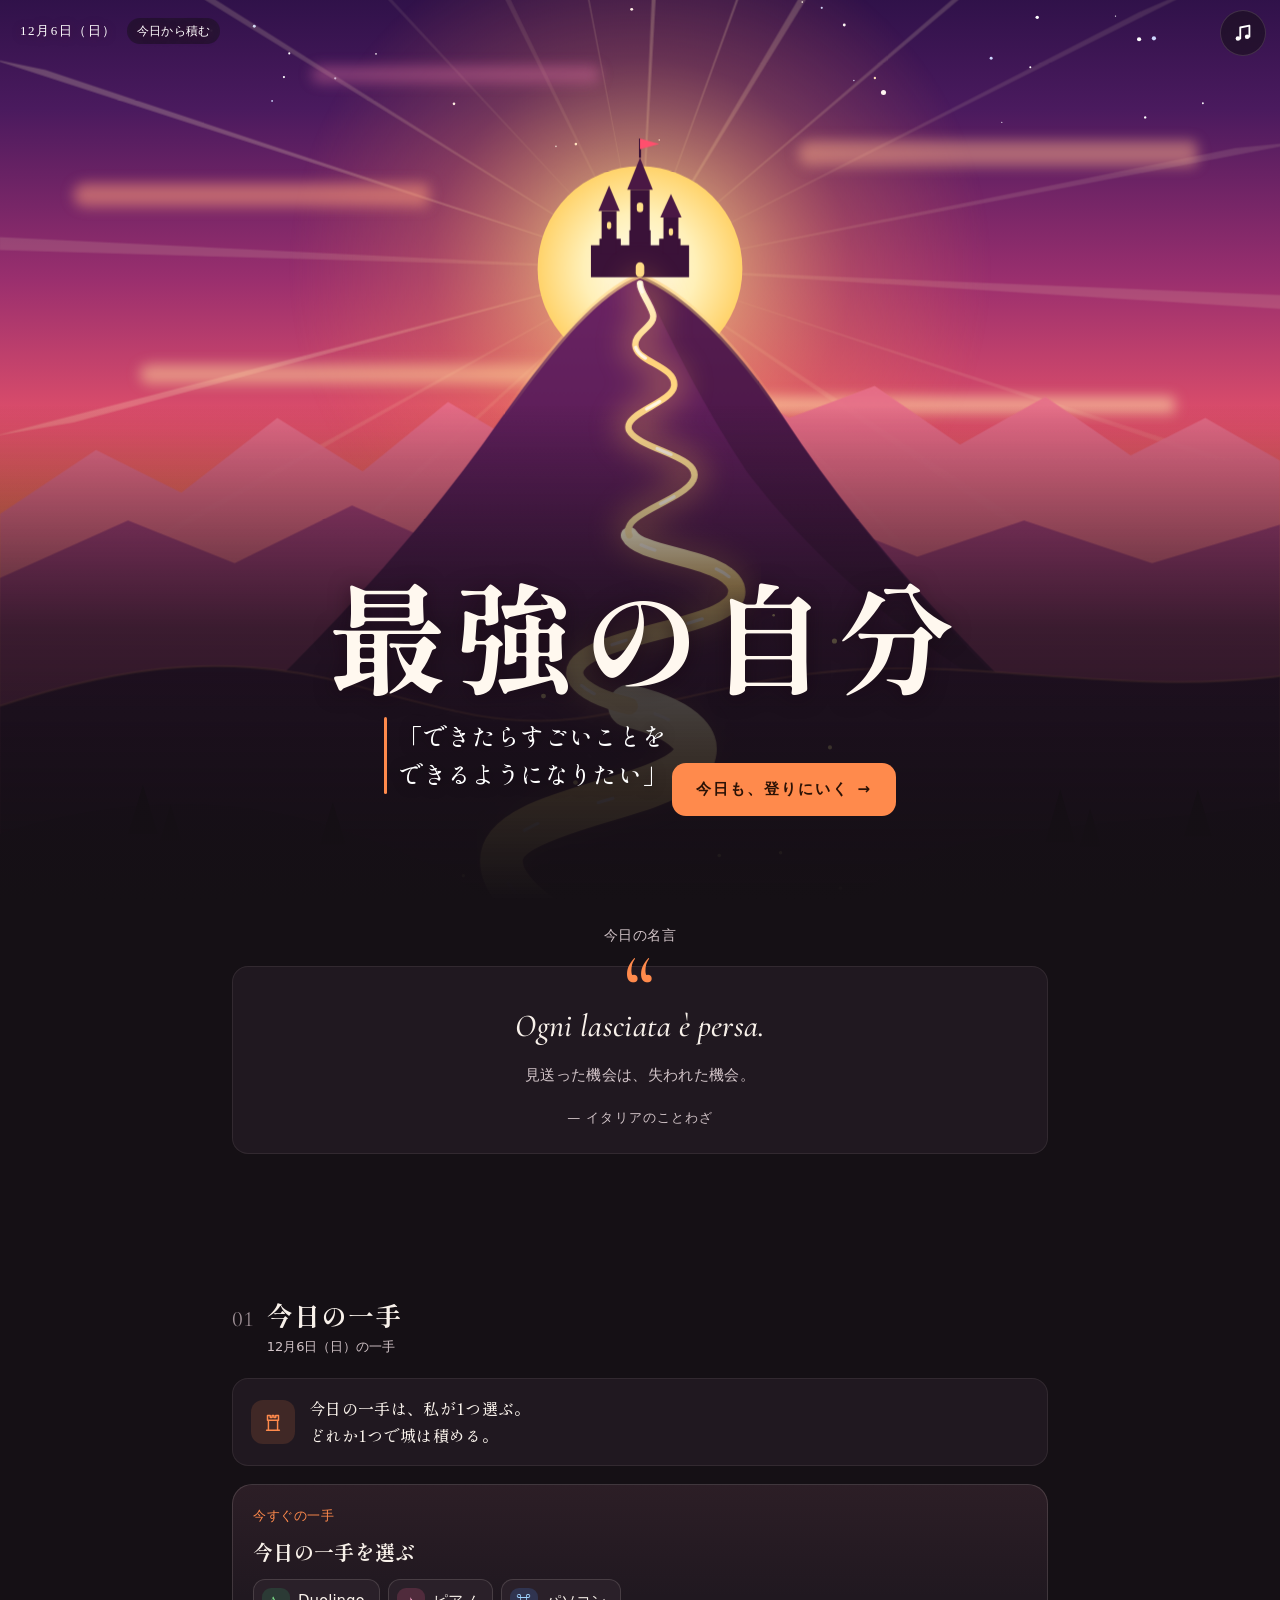
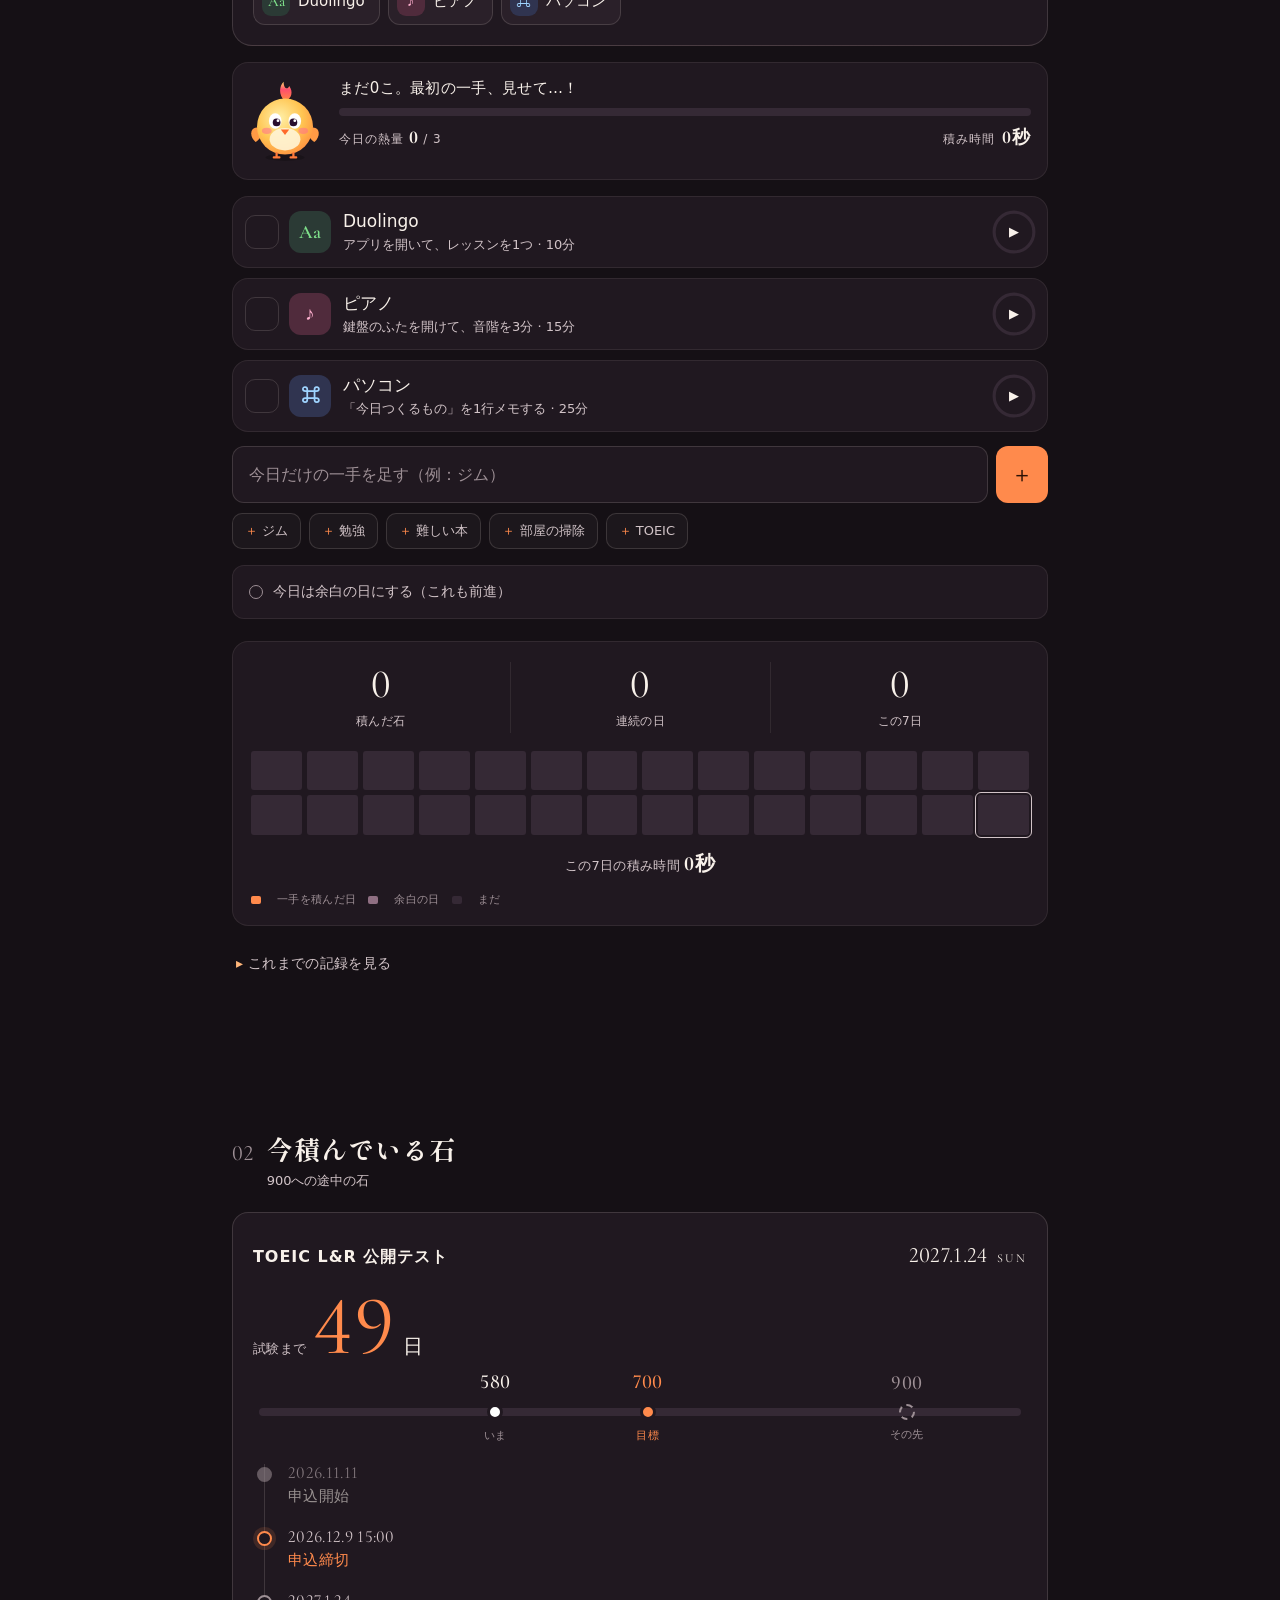
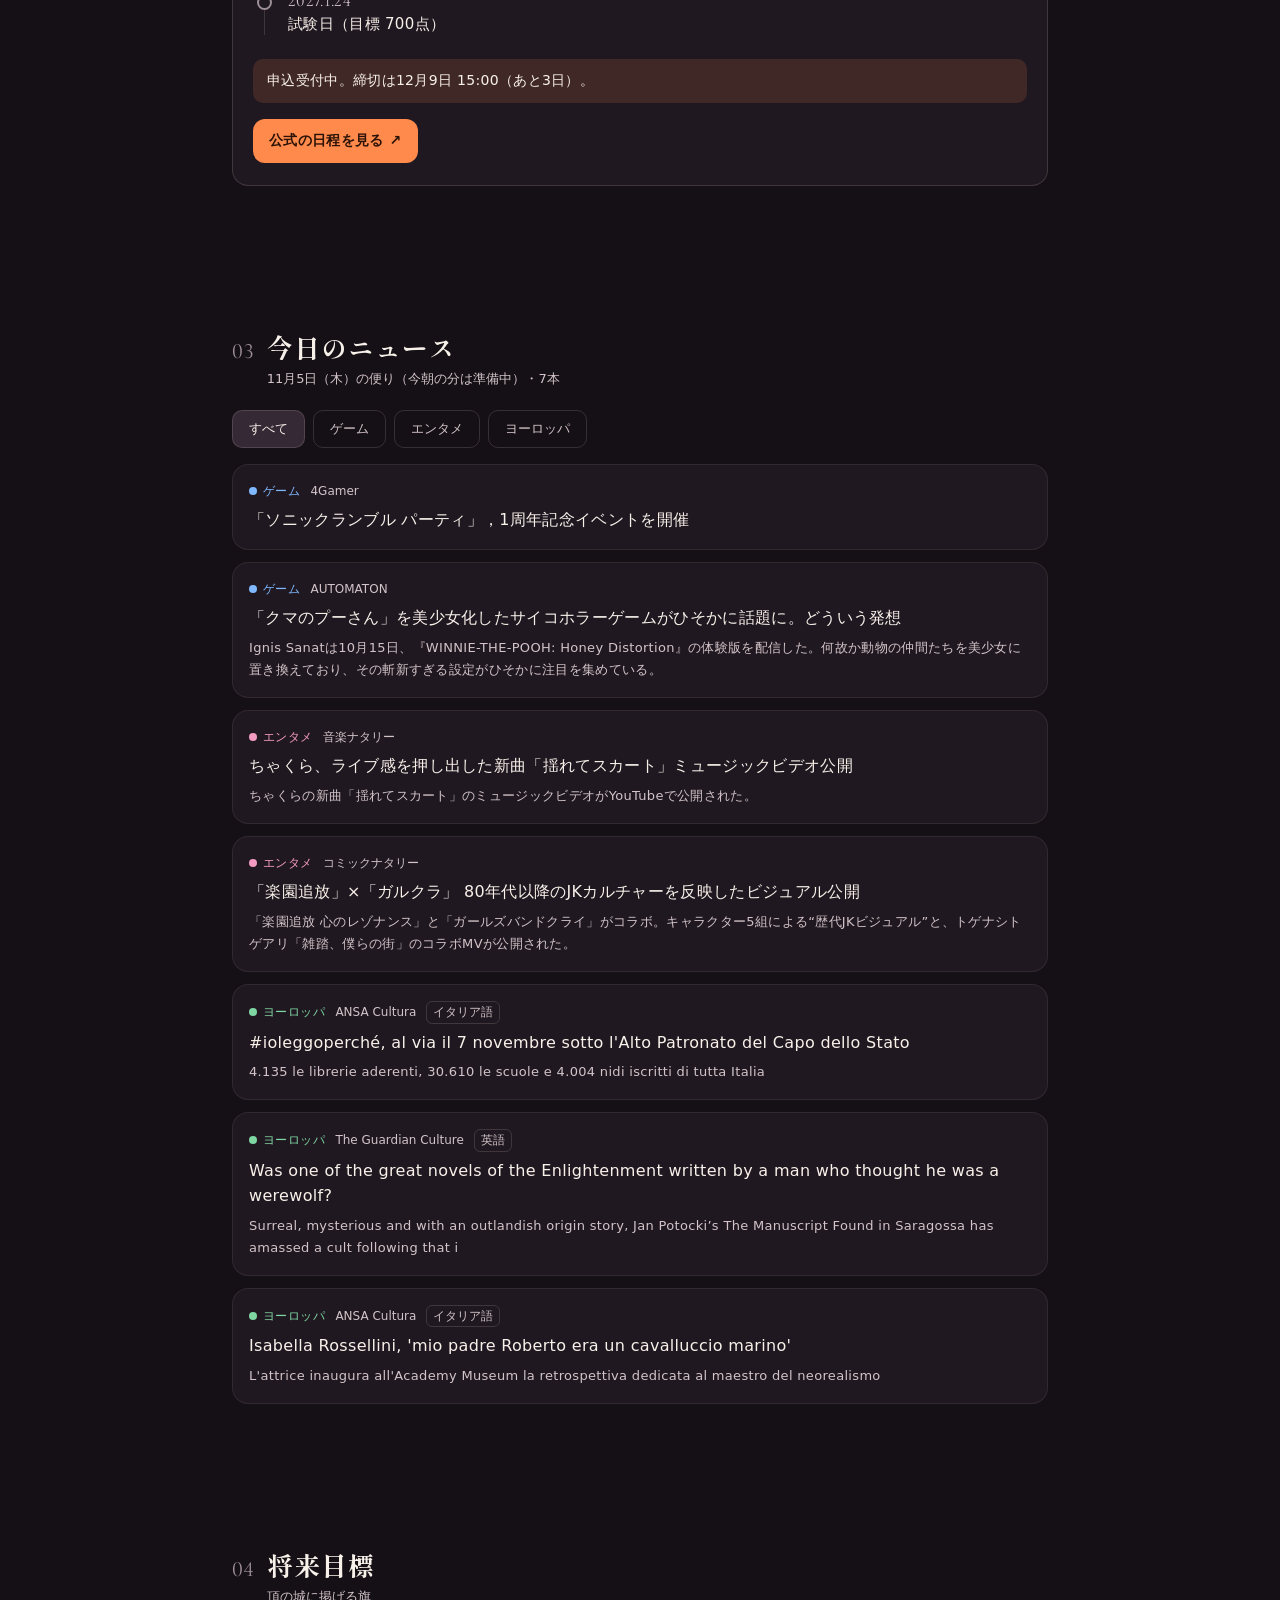
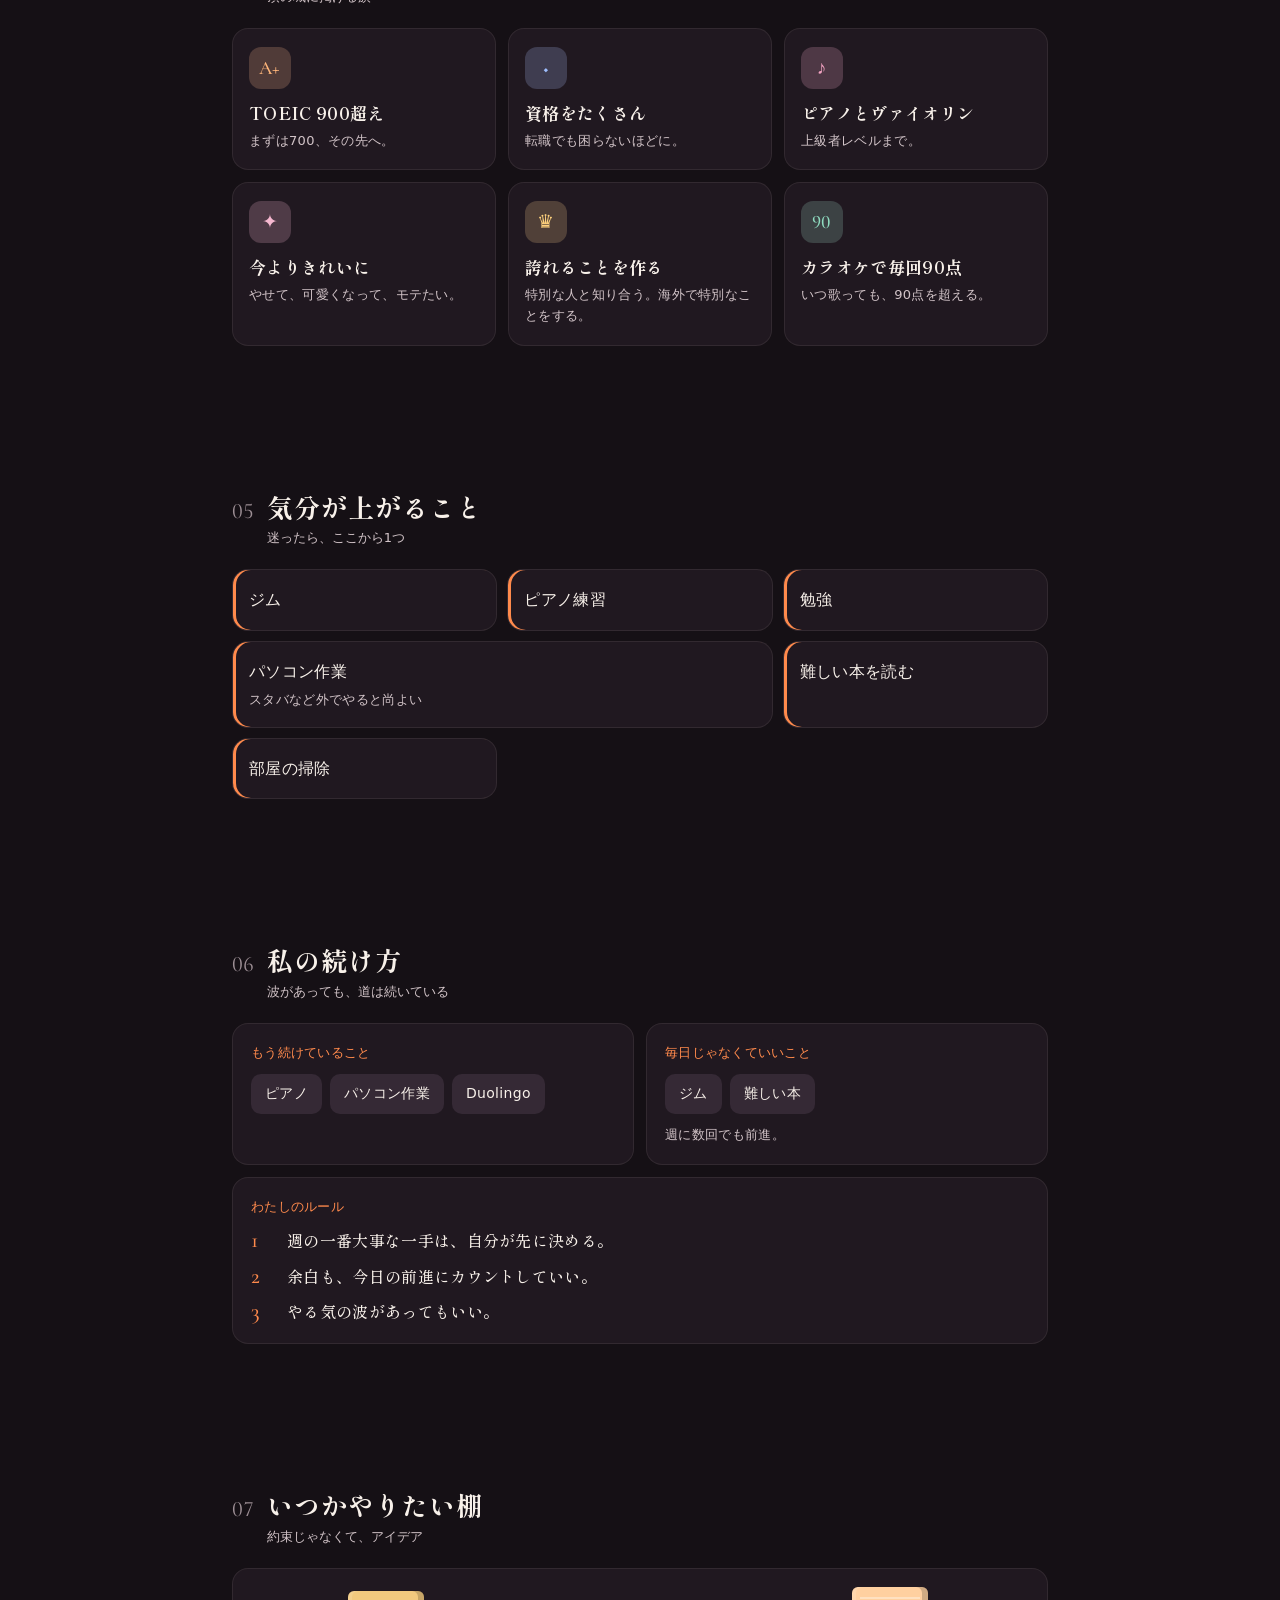
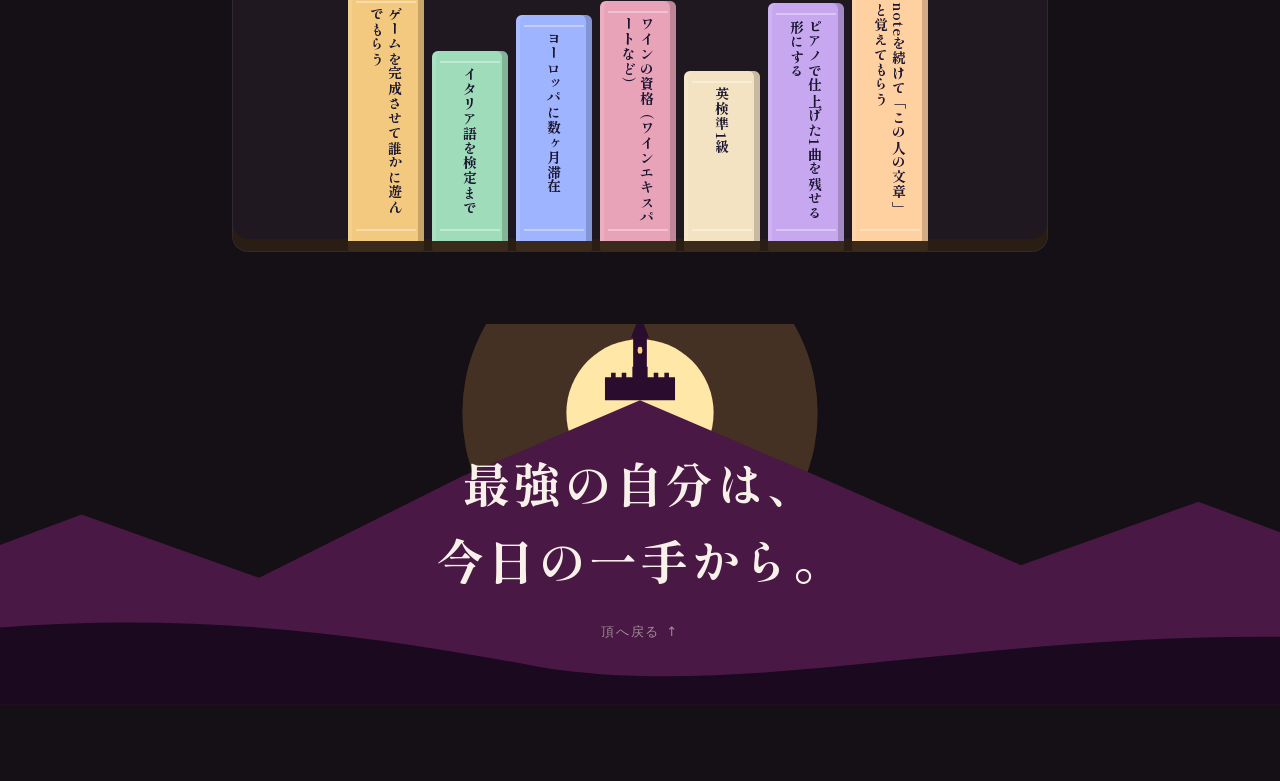
==== commit 89f8bfa1: "読みやすさの仕上げとフォンク風BGMの追加 Co-Authored-By: Claude Opus 5.5 <noreply@anthropic.com>" ====
--- a/index.html
+++ b/index.html
@@ -5,7 +5,7 @@
 <meta name="viewport" content="width=device-width, initial-scale=1, viewport-fit=cover">
 <title>最強の自分</title>
 <meta name="description" content="できたらすごいことを、できるようになりたい。毎朝ひらく、わたしの城への道。">
-<meta name="theme-color" content="#1c0b3a">
+<meta name="theme-color" content="#151015">
 <meta name="apple-mobile-web-app-capable" content="yes">
 <meta name="mobile-web-app-capable" content="yes">
 <meta name="apple-mobile-web-app-status-bar-style" content="black-translucent">
@@ -159,7 +159,6 @@
   </div>
 
   <div class="hero-copy">
-    <p class="eyebrow">RISE · MY STRONGEST SELF</p>
     <h1>最強の自分</h1>
     <p class="banner">
       <span class="banner-mark" aria-hidden="true"></span>
@@ -173,7 +172,7 @@
 
 <!-- ============ QUOTE ============ -->
 <section class="quote reveal" id="quote" aria-labelledby="qTitle">
-  <p class="section-kicker" id="qTitle"><span class="kicker-icon">❦</span>今日の名言</p>
+  <p class="section-kicker" id="qTitle">今日の名言</p>
   <blockquote>
     <p class="quote-text" id="quoteText"></p>
     <p class="quote-ja" id="quoteJa"></p>
@@ -192,7 +191,7 @@
   </div>
 
   <div class="motto">
-    <span class="motto-icon" aria-hidden="true">♜</span>
+    <span class="motto-icon" aria-hidden="true"><svg viewBox="0 0 24 24"><path d="M5 21h14M7 21V10h10v11M6 10V5h3v2h2V5h2v2h2V5h3v5"/></svg></span>
     <p>今日の一手は、私が1つ選ぶ。<br>どれか1つで城は積める。</p>
   </div>
 
@@ -407,11 +406,11 @@
 
 <!-- ============ TAB BAR ============ -->
 <nav class="tabbar" aria-label="ページ内メニュー">
-  <a href="#today"><span class="tb-ico">♜</span>一手</a>
-  <a href="#stone"><span class="tb-ico">◈</span>石</a>
-  <a href="#news"><span class="tb-ico">✉</span>便り</a>
-  <a href="#goals"><span class="tb-ico">⚑</span>目標</a>
-  <a href="#shelf"><span class="tb-ico">❒</span>棚</a>
+  <a href="#today"><svg class="tb-ico" viewBox="0 0 24 24" aria-hidden="true"><path d="M5 21h14M7 21V10h10v11M6 10V5h3v2h2V5h2v2h2V5h3v5"/></svg>一手</a>
+  <a href="#stone"><svg class="tb-ico" viewBox="0 0 24 24" aria-hidden="true"><path d="M4 15l3-8h10l3 8-8 5z"/><path d="M7 7l5 13 5-13"/></svg>石</a>
+  <a href="#news"><svg class="tb-ico" viewBox="0 0 24 24" aria-hidden="true"><rect x="3" y="5" width="18" height="14" rx="2"/><path d="M3 7l9 6 9-6"/></svg>便り</a>
+  <a href="#goals"><svg class="tb-ico" viewBox="0 0 24 24" aria-hidden="true"><path d="M5 21V4M5 4h11l-2 4 2 4H5"/></svg>目標</a>
+  <a href="#shelf"><svg class="tb-ico" viewBox="0 0 24 24" aria-hidden="true"><path d="M4 4v16M9 4v16M14 6l4 14M3 20h18"/></svg>棚</a>
 </nav>
 
 <div class="toast" id="toast" role="status" aria-live="polite"></div>
@@ -434,8 +433,12 @@
 </button>
 <div class="sound-panel" id="soundPanel">
   <p class="sp-title">音の設定</p>
-  <label class="sw-row"><span><b>BGM</b><small>気合が乗る自作のループ曲</small></span><input type="checkbox" id="bgmToggle"><i class="switch"></i></label>
+  <label class="sw-row"><span><b>BGM</b><small>自作のループ曲（下で曲を選べます）</small></span><input type="checkbox" id="bgmToggle"><i class="switch"></i></label>
   <label class="sw-row"><span><b>効果音</b><small>チェック・ヒナタ・タイマー</small></span><input type="checkbox" id="sfxToggle"><i class="switch"></i></label>
+  <div class="track-row" role="radiogroup" aria-label="BGMの曲">
+    <button type="button" data-track="phonk" role="radio">フォンク</button>
+    <button type="button" data-track="sunrise" role="radio">朝焼けポップ</button>
+  </div>
   <label class="vol-row"><span>音量</span><input type="range" id="volRange" min="0" max="100" step="1"></label>
   <p class="sp-note">iPhoneのマナーモード中は鳴りません。音はすべてこのページで作ったオリジナルです。</p>
 </div>
--- a/style.css
+++ b/style.css
@@ -994,3 +994,259 @@
 }
 .stat-num { background: linear-gradient(180deg, #fff6e0, #ffc15e); -webkit-background-clip: text; background-clip: text; color: transparent; }
 .buddy { bottom: calc(84px + var(--safe-b)); }
+
+/* =========================================================
+   v4: 読みやすさの仕上げ
+   朝焼けの表紙とヒナタだけを色の主役にして、
+   それ以外の面・文字・ボタンは静かに揃える
+   ========================================================= */
+:root {
+  --bg: #151015;
+  --surface: #201820;
+  --surface-2: #2a2029;
+  --surface-3: #352935;
+  --hair: rgba(255, 236, 230, .08);
+  --hair-2: rgba(255, 236, 230, .14);
+  --ink: #f8f1ea;
+  --ink-2: #d2c4c8;
+  --ink-3: #9d8f95;
+  --accent: #ff8a4c;
+  --accent-ink: #2b1206;
+  --accent-soft: rgba(255, 138, 76, .14);
+  --card: var(--surface);
+  --card-solid: var(--surface-2);
+  --line: var(--hair);
+  --line-strong: var(--hair-2);
+  --gold: #ffb67a;
+  --gold-2: #ffcfa3;
+  --ease: cubic-bezier(.2, .7, .2, 1);
+}
+body { background: var(--bg); background-image: none; line-height: 1.7; }
+section { padding: 48px 20px; }
+@media (min-width: 760px) { section { padding: 72px 32px; } }
+
+/* 見出し */
+.section-head { gap: 12px; margin-bottom: 20px; align-items: baseline; }
+.section-num {
+  font-family: var(--latin); font-size: 22px; line-height: 1;
+  background: none; -webkit-text-fill-color: currentColor; color: var(--ink-3);
+  -webkit-text-stroke: 0; opacity: 1;
+  font-feature-settings: "lnum" 1, "tnum" 1;
+}
+h2 { font-size: 26px; font-weight: 700; letter-spacing: .04em; }
+.section-head h2::after { display: none; }
+.section-sub { font-size: 13px; color: var(--ink-2); letter-spacing: 0; margin-top: 4px; }
+.section-kicker { letter-spacing: .04em; font-size: 14px; color: var(--ink-2); }
+
+/* 面 */
+.quote blockquote, .task, .castle-card, .toeic, .goal, .keep-card, .news-item a,
+.mood-list li, .history-list li, .heat, .motto, .yohaku, .books {
+  background: var(--surface);
+  border: 1px solid var(--hair);
+  box-shadow: none;
+  border-radius: 16px;
+}
+.goal::before, .castle-card::before, .toeic::after { display: none; }
+.quote blockquote { padding: 36px 20px 24px; }
+.quote blockquote::before { color: var(--accent); }
+.quote-by { color: var(--ink-2); }
+
+/* 表紙：文字は単色、下に暗い幕を敷いて読みやすく */
+.hero::after { height: 55%; background: linear-gradient(to bottom, rgba(21, 16, 21, 0), rgba(21, 16, 21, .72) 45%, var(--bg)); }
+.hero h1 {
+  background: none; -webkit-text-fill-color: currentColor; color: #fff8ef;
+  filter: none; text-shadow: 0 2px 20px rgba(20, 6, 14, .55);
+  font-weight: 800; letter-spacing: .06em;
+}
+.banner { font-weight: 500; color: #fff; text-shadow: 0 1px 12px rgba(20, 6, 14, .7); }
+.banner-mark { background: var(--accent); }
+.hero-cta {
+  background: var(--accent); color: var(--accent-ink);
+  box-shadow: none; border-radius: 14px; padding: 14px 24px;
+  animation: rise 1s .3s var(--ease) both;
+}
+.hero-cta::after { display: none; }
+.hero-cta span { animation: none; }
+.hero h1, .banner { animation-timing-function: var(--ease); }
+.hero-streak { background: rgba(21, 16, 21, .45); font-weight: 500; letter-spacing: .02em; }
+.hero-streak::before { content: none; }
+.sun { animation: none; }
+
+/* ボタン */
+.btn-main, .link-btn, .task-add button, .pill-stop, .sheet-actions button {
+  background: var(--accent); color: var(--accent-ink); box-shadow: none;
+}
+.btn-main { border-radius: 12px; font-size: 16px; letter-spacing: .04em; }
+.btn-sub, .chip-btn.strong {
+  background: var(--surface-3); color: var(--ink); border: 1px solid var(--hair-2); box-shadow: none;
+}
+.btn-sub { border-radius: 12px; }
+.btn-sub::before, .chip-btn.strong::before { content: ""; display: inline-block; width: 8px; height: 8px; border-radius: 50%; background: #58cc6e; margin-right: 8px; vertical-align: 1px; }
+.focus.live .btn-main { background: var(--ink); color: var(--bg); }
+.link-btn { border-radius: 12px; }
+.task-add button { border-radius: 12px; font-size: 22px; }
+.task-add input { border-radius: 12px; border: 1px solid var(--hair-2); background: var(--surface); }
+.sheet-actions .ghost { background: transparent; color: var(--ink-2); border: 1px solid var(--hair-2); }
+.chip-btn { border-radius: 10px; border-color: var(--hair-2); background: transparent; }
+.chip-btn[aria-pressed="true"] { border-color: var(--accent); color: var(--accent); }
+
+/* 今日の一手 */
+.motto { background: var(--surface); }
+.motto p { font-weight: 500; }
+.motto-icon { background: var(--accent-soft); color: var(--accent); border-radius: 12px; }
+.motto-icon svg, .tb-ico { width: 22px; height: 22px; fill: none; stroke: currentColor; stroke-width: 1.6; stroke-linecap: round; stroke-linejoin: round; }
+
+.focus {
+  background: linear-gradient(180deg, #2c1e26, var(--surface) 70%);
+  border: 1px solid var(--hair-2);
+  box-shadow: none;
+  border-radius: 20px;
+  padding: 20px;
+}
+.focus::before { display: none; }
+.focus.live { border-color: rgba(255, 138, 76, .6); }
+.focus-kicker { font-family: var(--sans); font-size: 13px; letter-spacing: .04em; color: var(--accent); margin-bottom: 12px; }
+.focus.live .focus-kicker::before { content: ""; display: inline-block; width: 8px; height: 8px; border-radius: 50%; background: var(--accent); margin-right: 8px; vertical-align: 1px; animation: twinkle 1.4s infinite; }
+.focus-title { font-weight: 700; font-size: 24px; }
+.focus-first { color: var(--ink-2); font-size: 15px; }
+.focus-time { color: var(--ink); text-shadow: none; font-size: 48px; }
+.focus.live .focus-time { color: var(--accent); }
+.focus-goal { color: var(--ink-2); }
+.focus-bar { height: 8px; background: var(--surface-3); }
+.focus-bar span, .heat-fill { background: var(--accent); box-shadow: none; }
+.focus-chips button { background: var(--surface-2); border-color: var(--hair-2); border-radius: 12px; font-weight: 500; }
+
+/* アイコンのタイル：色は薄く、記号だけ色づける */
+.focus-icon, .task-icon, .focus-chips i, .goal-icon {
+  background: color-mix(in srgb, var(--h2, var(--gc)) 18%, var(--surface-2));
+  color: var(--h1, var(--gc));
+  box-shadow: none;
+}
+.focus-icon { border-radius: 16px; }
+.task-icon { border-radius: 12px; }
+.goal-icon { border-radius: 12px; }
+
+/* タスク行 */
+.task { border-radius: 16px; }
+.task.picked { background: var(--surface); border-color: var(--hair-2); box-shadow: inset 3px 0 0 var(--accent); }
+.task.live { border-color: rgba(255, 138, 76, .6); box-shadow: inset 3px 0 0 var(--accent); }
+.task-text { font-weight: 500; }
+.task-sub { color: var(--ink-2); font-size: 13px; }
+.task-sub b { color: var(--accent); }
+.task.live .task-sub b { color: var(--accent); }
+.task-tag { color: var(--accent); letter-spacing: .04em; font-size: 12px; }
+.check { border-radius: 10px; border: 1.5px solid var(--hair-2); background: transparent; }
+.task.done .check { background: var(--accent); border-color: var(--accent); }
+.task.done .check svg { stroke: var(--accent-ink); }
+.task.done .task-text { color: var(--ink-3); text-decoration-color: var(--ink-3); }
+.ring-bg { fill: transparent; stroke: var(--surface-3); }
+.ring-fg { stroke: var(--accent); }
+.tbtn-ico { color: var(--ink); font-size: 13px; }
+.tbtn.on { animation: none; }
+.tbtn.on .ring-bg { fill: var(--accent-soft); }
+.tbtn.on .tbtn-ico { color: var(--accent); }
+.plan-steps li { font-size: 15px; }
+.plan-steps li::before { background: var(--surface-3); color: var(--ink-2); }
+.quick-add button { border-radius: 10px; border-color: var(--hair-2); color: var(--ink-2); }
+.quick-add button::before { color: var(--accent); }
+.yohaku { border-radius: 12px; color: var(--ink-2); }
+.yohaku-dot { border-color: var(--ink-3); }
+.yohaku.on { border-color: var(--hair-2); }
+.yohaku.on .yohaku-dot { background: #c8a2b6; border-color: #c8a2b6; box-shadow: none; }
+
+/* 熱量メーター・城 */
+.heat { background: var(--surface); border-color: var(--hair); }
+.heat-say { font-weight: 500; }
+.heat-bar { background: var(--surface-3); height: 8px; }
+.heat-num, .week-time { color: var(--ink-2); }
+.heat-num b, .heat-time b, .week-time b { color: var(--ink); }
+.castle-card { background: var(--surface); }
+.stat-num { background: none; -webkit-text-fill-color: currentColor; color: var(--ink); font-feature-settings: "lnum" 1, "tnum" 1; }
+.stat-label { letter-spacing: .02em; color: var(--ink-2); }
+.castle-stats > div + div { border-left-color: var(--hair); }
+.sw { background: var(--surface-3); border-color: transparent; border-radius: 3px; }
+.sw.done { background: var(--accent); box-shadow: none; }
+.sw.yohaku { background: #8f6f82; }
+.sw.today { outline-color: var(--ink-2); }
+.lg-done { background: var(--accent); } .lg-yohaku { background: #8f6f82; } .lg-none { background: var(--surface-3); }
+
+/* TOEIC */
+.toeic { background: var(--surface); border-color: var(--hair-2); }
+.toeic-date { color: var(--ink); }
+.count-num { color: var(--accent); text-shadow: none; }
+.score-bar { background: var(--surface-3); height: 8px; }
+.score-fill { background: linear-gradient(90deg, var(--surface-3) calc(var(--from) / var(--to) * 100%), var(--accent) 0); }
+.pin-now, .pin-goal { border-color: var(--surface); }
+.pin-goal { background: var(--accent); box-shadow: none; }
+.pin-goal b, .pin-goal::after { color: var(--accent); }
+.timeline::before { background: var(--hair-2); }
+.tl-dot { border-color: var(--ink-3); background: var(--surface); }
+.timeline li.past .tl-dot { background: var(--ink-3); }
+.timeline li.next .tl-dot { border-color: var(--accent); box-shadow: 0 0 0 4px var(--accent-soft); }
+.timeline li.next .tl-what { color: var(--accent); font-weight: 500; }
+.toeic-next { background: var(--accent-soft); color: var(--ink); border-radius: 10px; }
+
+/* ニュース */
+.news-filter button { border-radius: 10px; border-color: var(--hair-2); }
+.news-filter button.on { background: var(--surface-3); color: var(--ink); border-color: var(--hair-2); }
+.news-item a { padding: 16px; grid-template-columns: 1fr; }
+.news-bar { display: none; }
+.news-cat { letter-spacing: .04em; font-weight: 500; }
+.news-cat::before { content: ""; display: inline-block; width: 8px; height: 8px; border-radius: 50%; background: var(--c); margin-right: 6px; vertical-align: 0; }
+.news-meta { color: var(--ink-2); font-size: 12px; letter-spacing: 0; }
+.news-lang { border-color: var(--hair-2); }
+.news-title { font-weight: 500; }
+.news-desc { color: var(--ink-2); }
+.news-item[data-cat="game"] { --c: #7fb8ff; }
+.news-item[data-cat="ent"] { --c: #f39ac0; }
+.news-item[data-cat="europe"] { --c: #7fd6a2; }
+
+/* 目標・気分・続け方 */
+.goal h3 { font-weight: 700; }
+.goal p { color: var(--ink-2); }
+.g1 { --gc: #ffb67a; } .g2 { --gc: #9fbfff; } .g3 { --gc: #f3a3c2; }
+.g4 { --gc: #f6b8d0; } .g5 { --gc: #ffd27d; } .g6 { --gc: #8fdcc0; }
+.mood-list li { font-weight: 500; }
+.mood-list li span::before { content: none; }
+.mood-list li { box-shadow: inset 3px 0 0 var(--accent); }
+.mood-list small { color: var(--ink-2); }
+.keep-label { letter-spacing: .02em; color: var(--accent); font-size: 13px; }
+.keep-tags li, .keep-tags.soft li { background: var(--surface-3); color: var(--ink); border-radius: 10px; font-weight: 500; }
+.rules li { font-weight: 500; }
+.rules li::before { color: var(--accent); }
+
+/* 締め */
+.closing-line { background: none; -webkit-text-fill-color: currentColor; color: var(--ink); font-weight: 700; }
+
+/* タブバー */
+.tabbar { background: rgba(32, 24, 32, .92); border-color: var(--hair-2); box-shadow: 0 8px 24px rgba(0, 0, 0, .35); border-radius: 18px; }
+.tabbar a { color: var(--ink-3); letter-spacing: .02em; font-size: 11px; gap: 2px; border-radius: 12px; }
+.tabbar a.on { background: var(--surface-3); color: var(--ink); }
+.tabbar a.on .tb-ico { color: var(--accent); }
+.tb-ico { display: block; }
+
+/* 計測中バー・音 */
+.timer-pill { background: rgba(32, 24, 32, .95); border-color: rgba(255, 138, 76, .5); box-shadow: 0 8px 24px rgba(0, 0, 0, .35); }
+.pill-jump b { color: var(--accent); }
+.pill-dot { background: var(--accent); box-shadow: none; }
+.sound-btn { background: rgba(21, 16, 21, .55); border-color: var(--hair-2); }
+.sound-btn.playing { border-color: rgba(255, 138, 76, .6); box-shadow: none; }
+.sb-eq i { background: var(--accent); }
+.sound-panel { background: rgba(32, 24, 32, .98); border-color: var(--hair-2); }
+.sw-row input:checked + .switch { background: var(--accent); }
+.track-row { display: flex; gap: 8px; padding: 12px 0 0; }
+.track-row button { flex: 1; padding: 8px 10px; border-radius: 10px; border: 1px solid var(--hair-2); background: transparent; color: var(--ink-2); font-size: 13px; cursor: pointer; }
+.track-row button[aria-checked="true"] { background: var(--surface-3); color: var(--ink); border-color: var(--accent); }
+.vol-row input { accent-color: var(--accent); }
+
+/* シート・トースト */
+.sheet { background: var(--surface-2); border-color: var(--hair-2); border-radius: 20px; }
+.field input, .field textarea, .sheet textarea { border-color: var(--hair-2); background: var(--surface); border-radius: 10px; }
+.toast { background: var(--ink); color: var(--bg); box-shadow: none; }
+
+/* 動き：押したときは少し縮むだけ。ループの光り物はやめる */
+.reveal { transition: opacity .6s var(--ease), transform .6s var(--ease); transform: translateY(12px); }
+.goal, .keep-card, .news-item a, .mood-list li, .task { transition: border-color .2s var(--ease), background-color .2s var(--ease); }
+.btn-main:active, .btn-sub:active, .chip-btn:active, .hero-cta:active, .task-add button:active { transform: scale(.97); }
+.spark { background: var(--accent); box-shadow: none; }
+.focus.done .focus-icon { box-shadow: inset 0 0 0 1.5px var(--accent); }
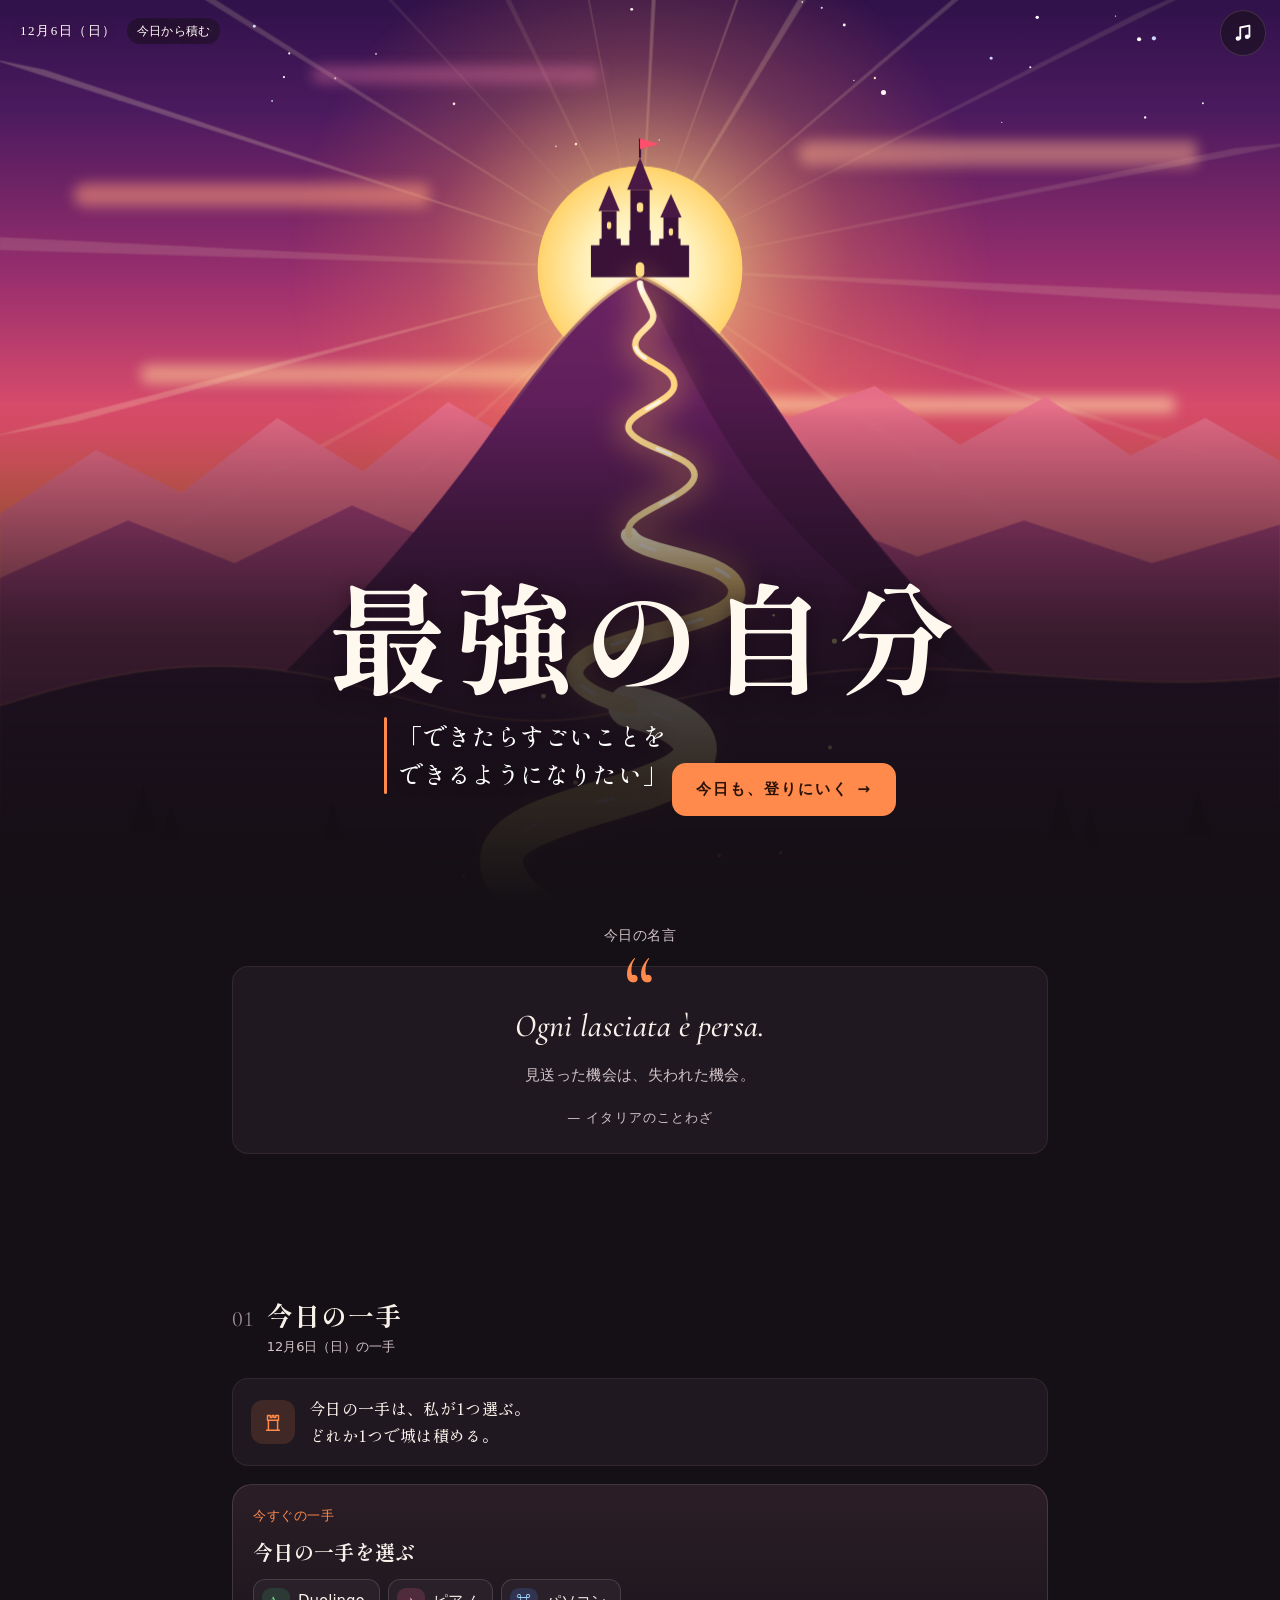
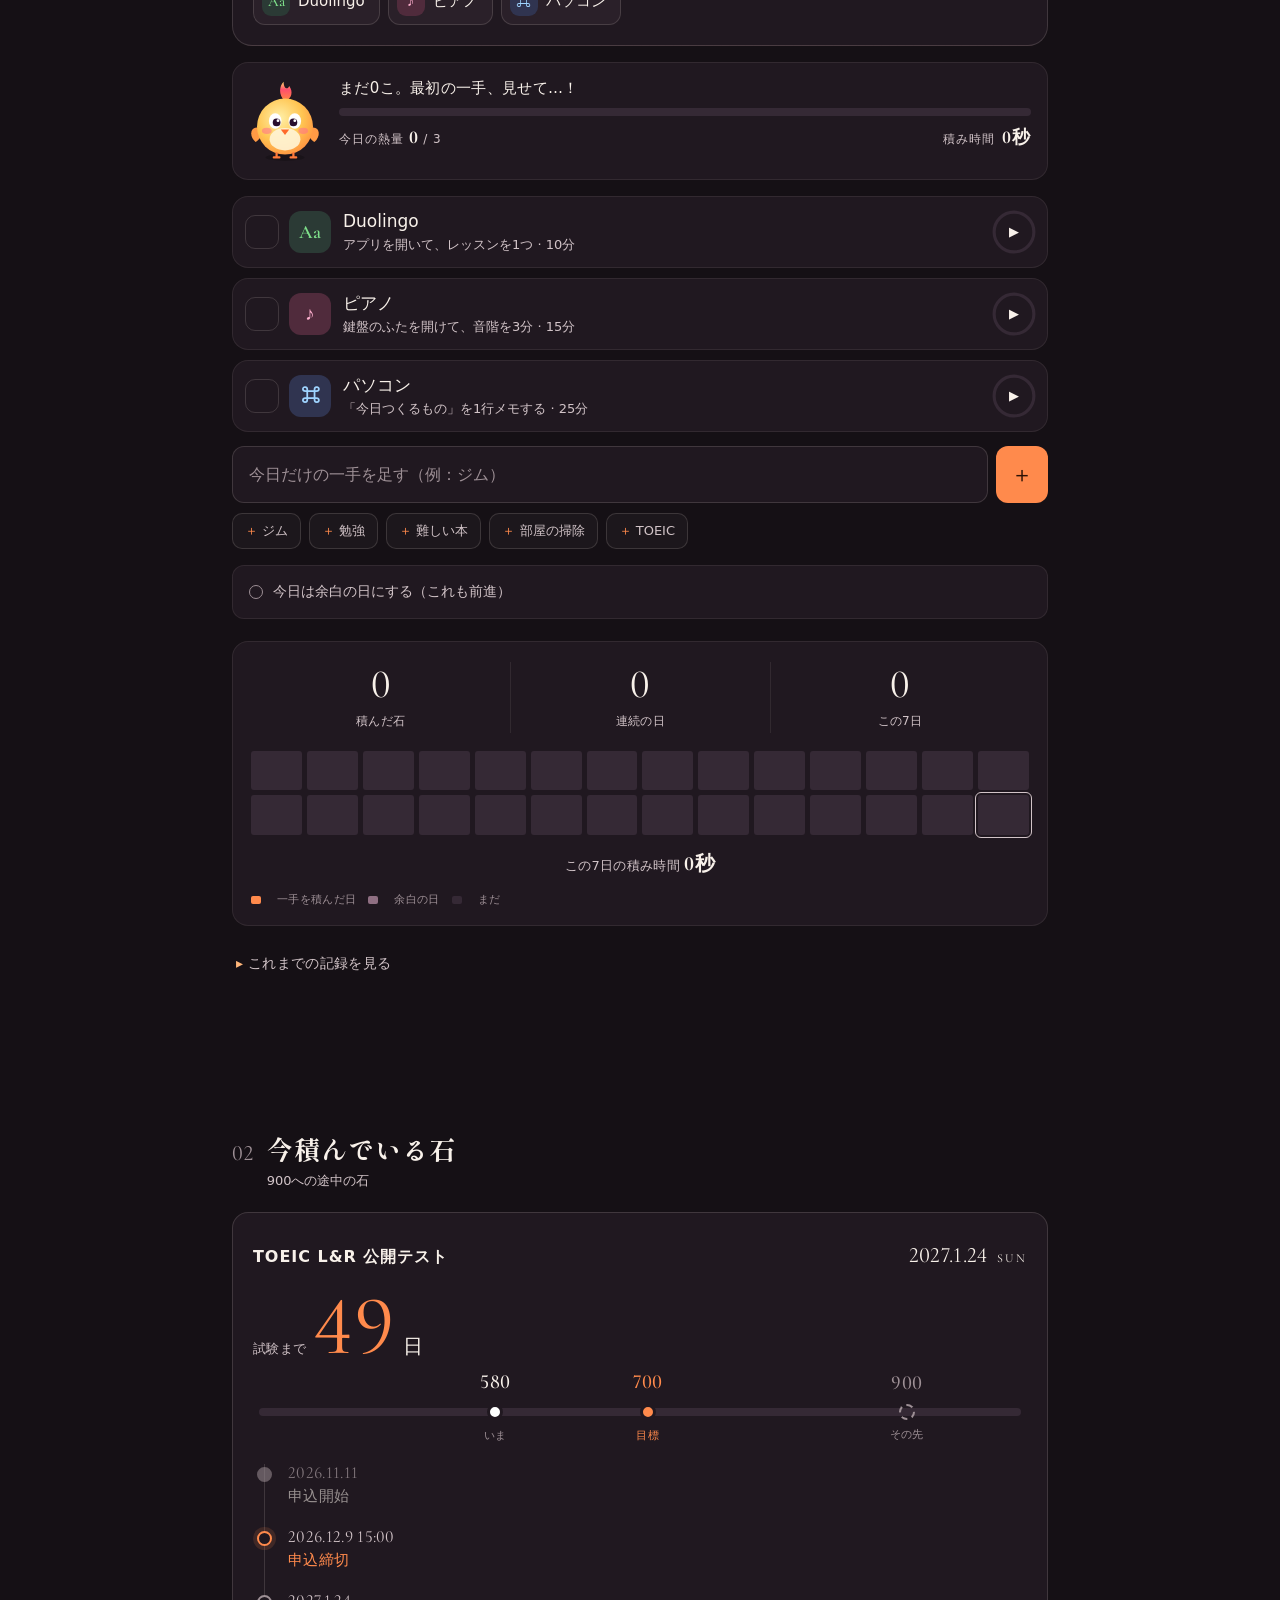
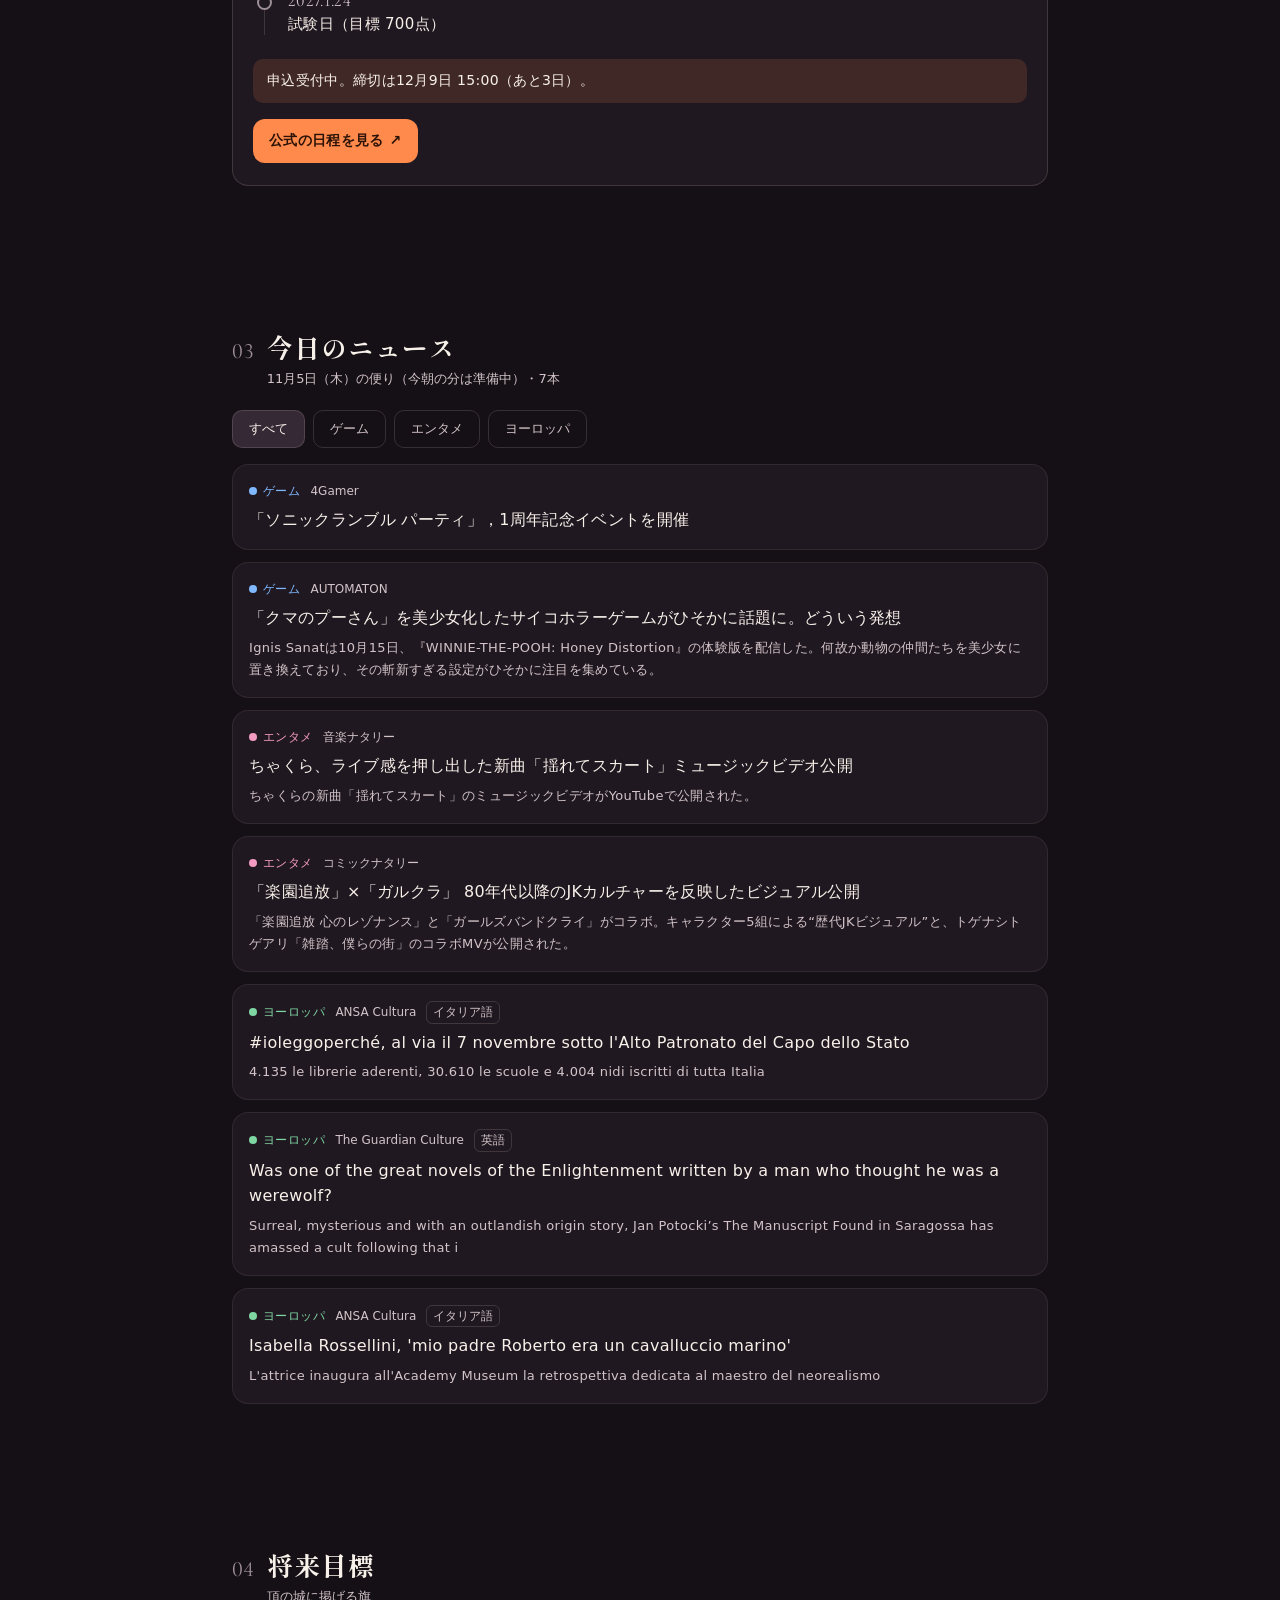
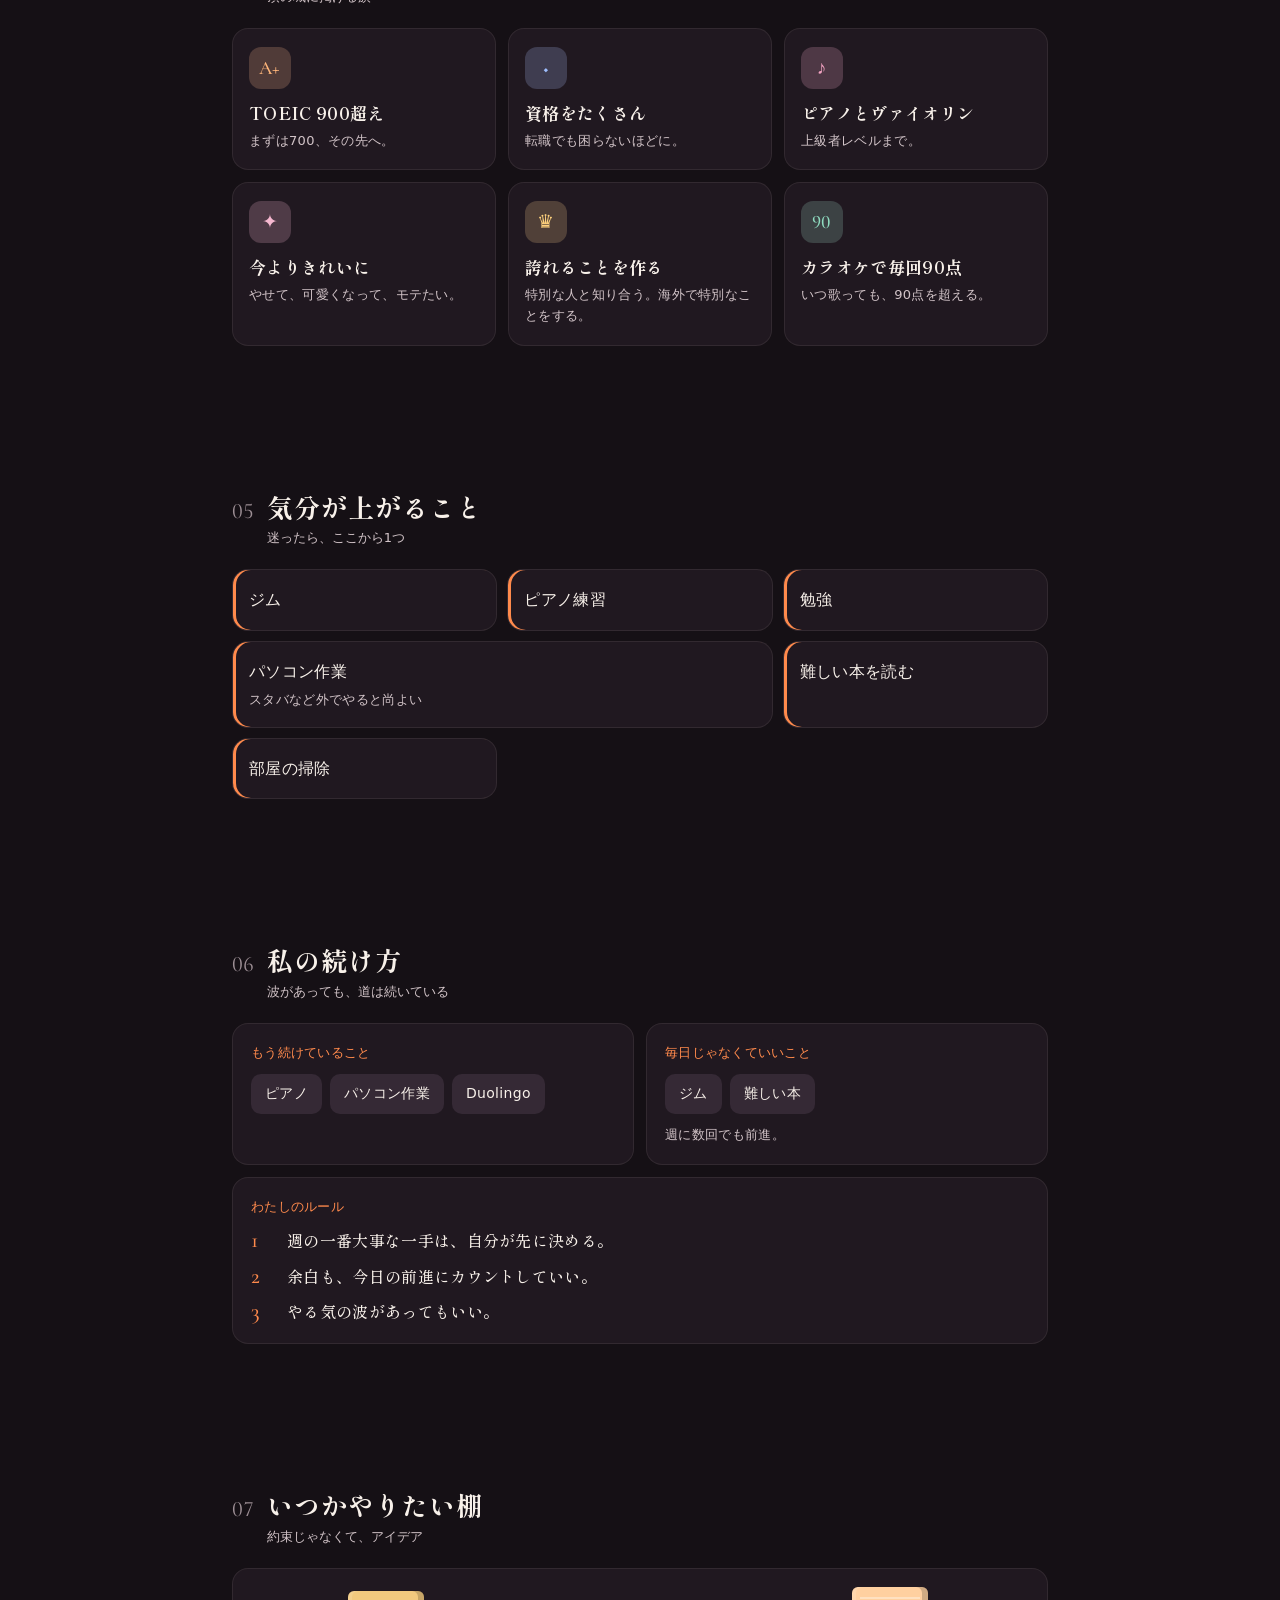
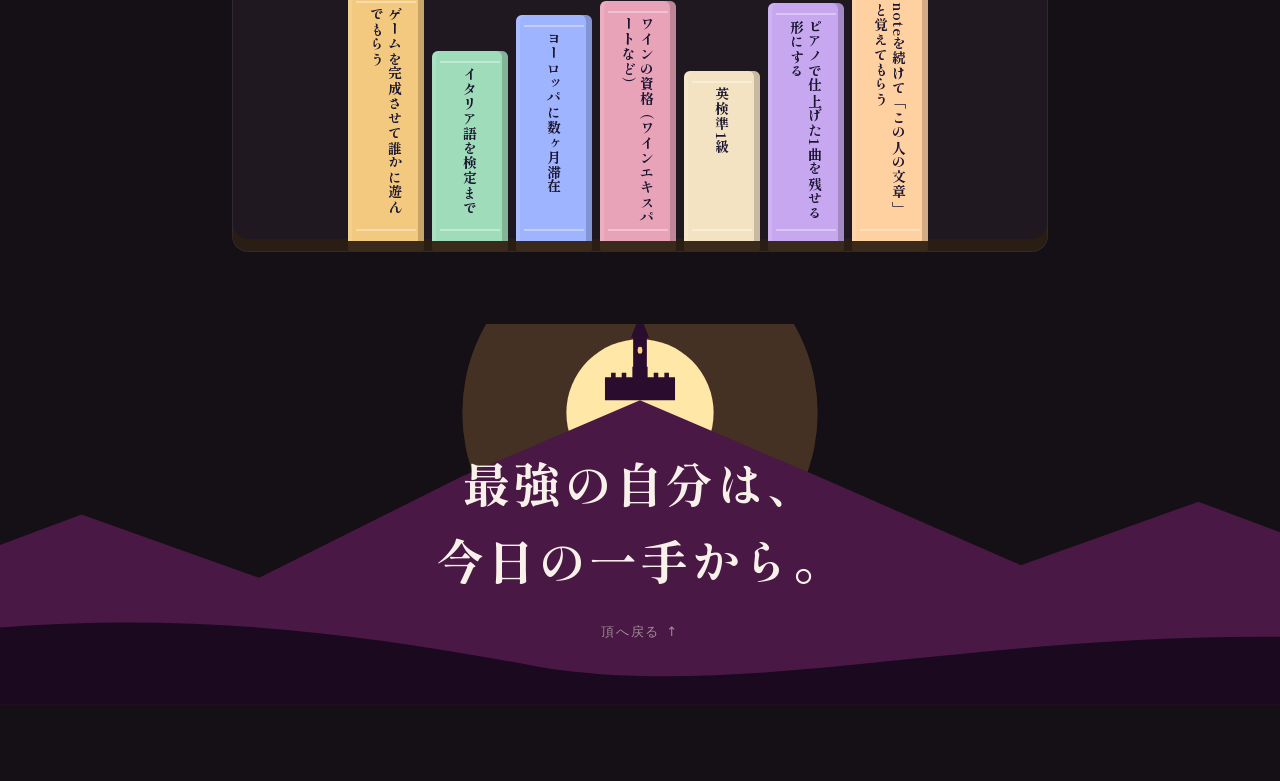
==== commit 820add2a: "Duolingo風の画面サンプルと、ZOUZEI PHONK（Apple Music）を追加 Co-Authored-By: Claude Opus 5.5 <noreply@anthropic.co" ====
--- a/index.html
+++ b/index.html
@@ -438,6 +438,12 @@
   <div class="track-row" role="radiogroup" aria-label="BGMの曲">
     <button type="button" data-track="phonk" role="radio">フォンク</button>
     <button type="button" data-track="sunrise" role="radio">朝焼けポップ</button>
+    <button type="button" data-track="apple" role="radio">ZOUZEI PHONK</button>
+  </div>
+  <div class="apple-box" id="appleBox" hidden>
+    <p class="apple-note">SYENSAN「ZOUZEI PHONK」をApple Musicで流します。ここで再生できるのは、Apple Musicにログインしているときです（していないと試聴だけ）。</p>
+    <div id="appleSlot"></div>
+    <a class="apple-open" href="https://music.apple.com/jp/album/zouzei-phonk/6770631134?i=6770631505" target="_blank" rel="noopener">ミュージックアプリで開く ↗</a>
   </div>
   <label class="vol-row"><span>音量</span><input type="range" id="volRange" min="0" max="100" step="1"></label>
   <p class="sp-note">iPhoneのマナーモード中は鳴りません。音はすべてこのページで作ったオリジナルです。</p>
--- a/style.css
+++ b/style.css
@@ -1250,3 +1250,11 @@
 .btn-main:active, .btn-sub:active, .chip-btn:active, .hero-cta:active, .task-add button:active { transform: scale(.97); }
 .spark { background: var(--accent); box-shadow: none; }
 .focus.done .focus-icon { box-shadow: inset 0 0 0 1.5px var(--accent); }
+
+/* Apple Music */
+.track-row { flex-wrap: wrap; }
+.track-row button { flex: 1 1 40%; }
+.apple-box { padding-top: 12px; }
+.apple-note { margin: 0 0 8px; font-size: 12px; color: var(--ink-2); line-height: 1.6; }
+.apple-frame { width: 100%; height: 175px; border: 0; border-radius: 12px; overflow: hidden; background: var(--surface); }
+.apple-open { display: inline-block; margin-top: 8px; font-size: 13px; color: var(--accent); text-decoration: none; }
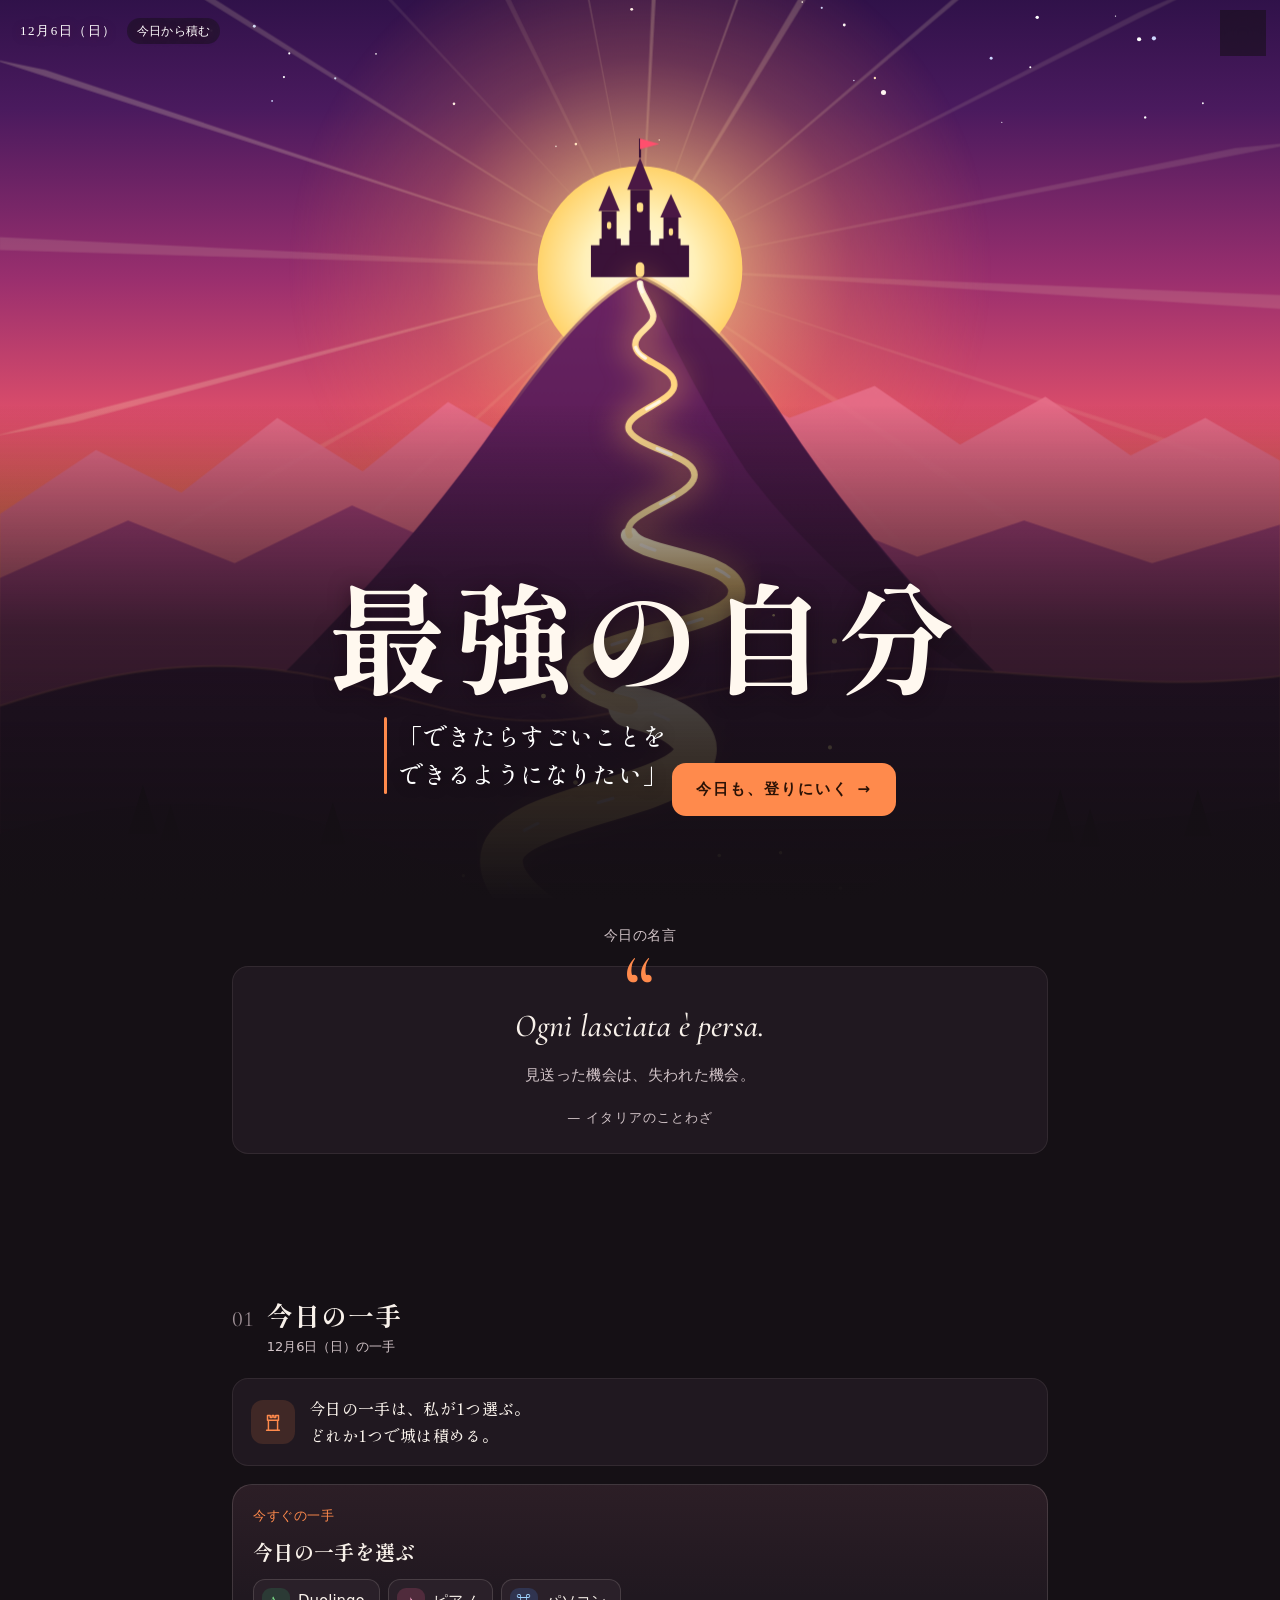
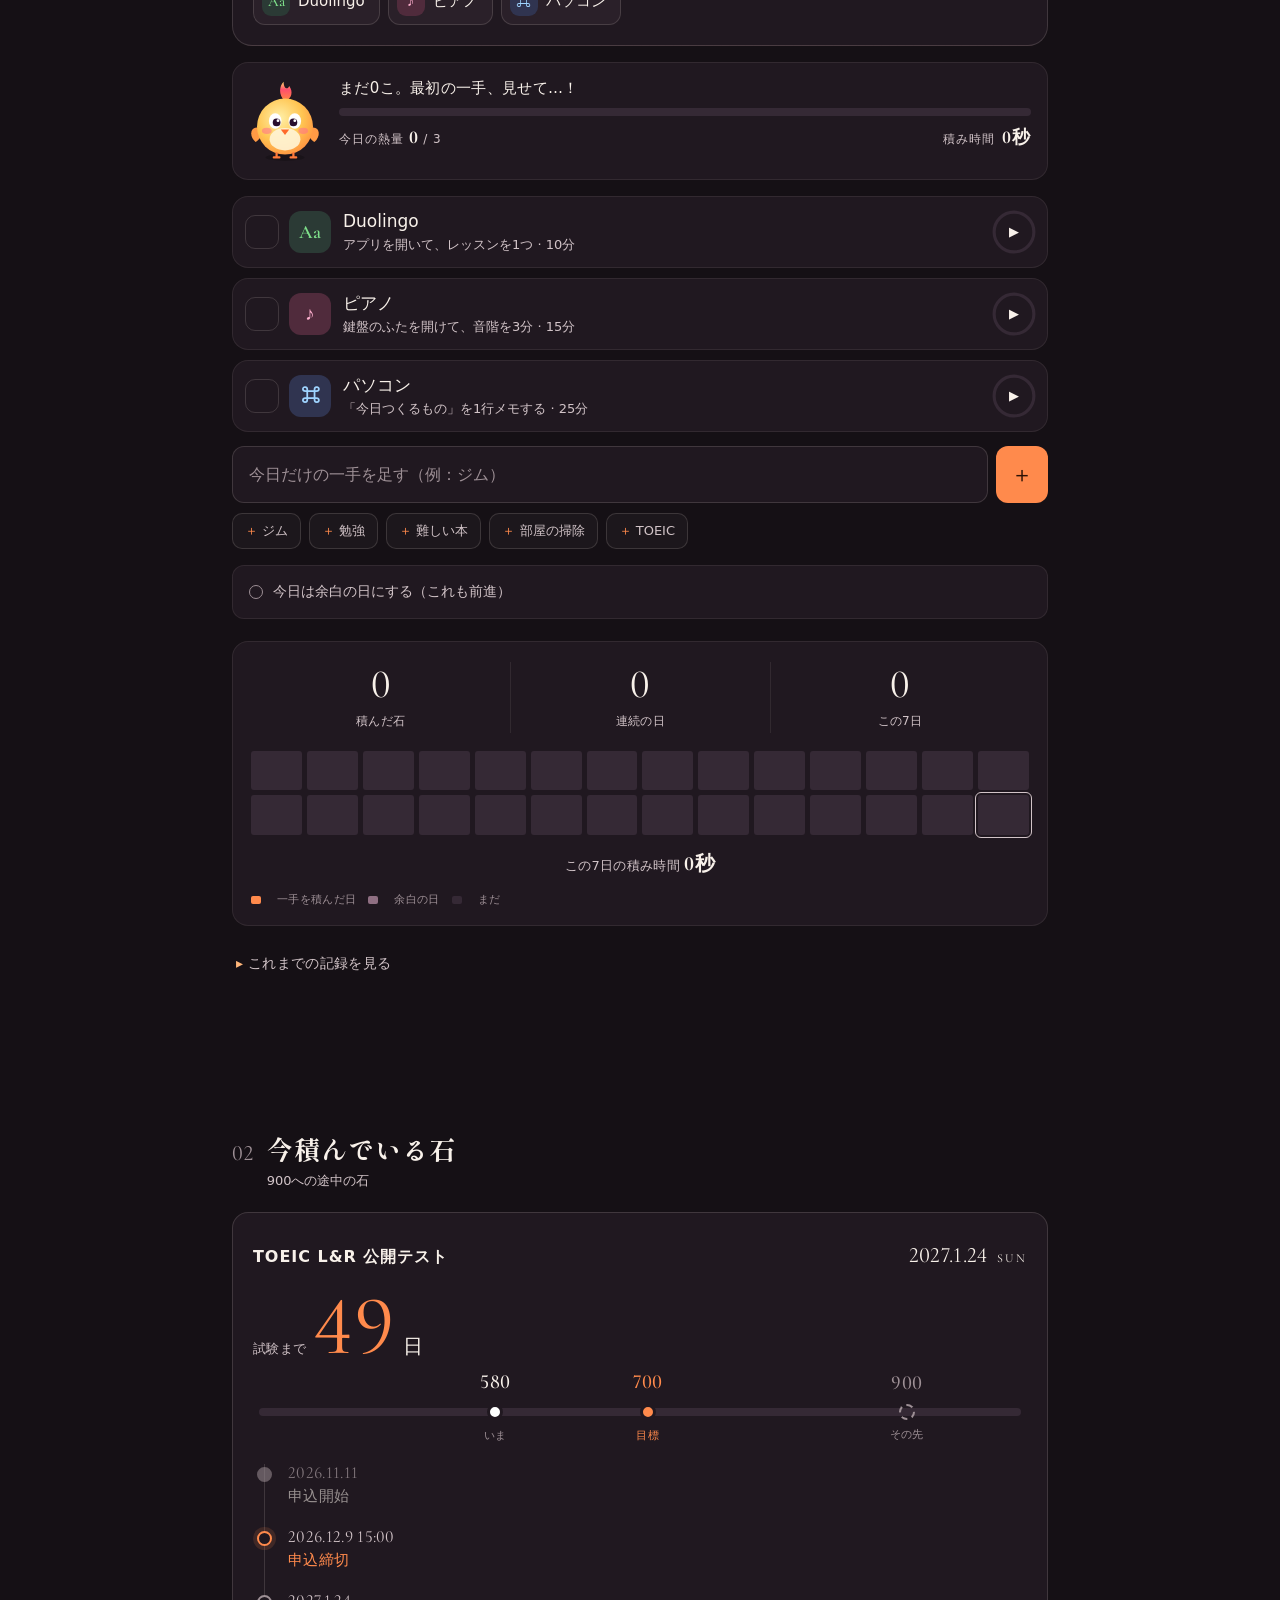
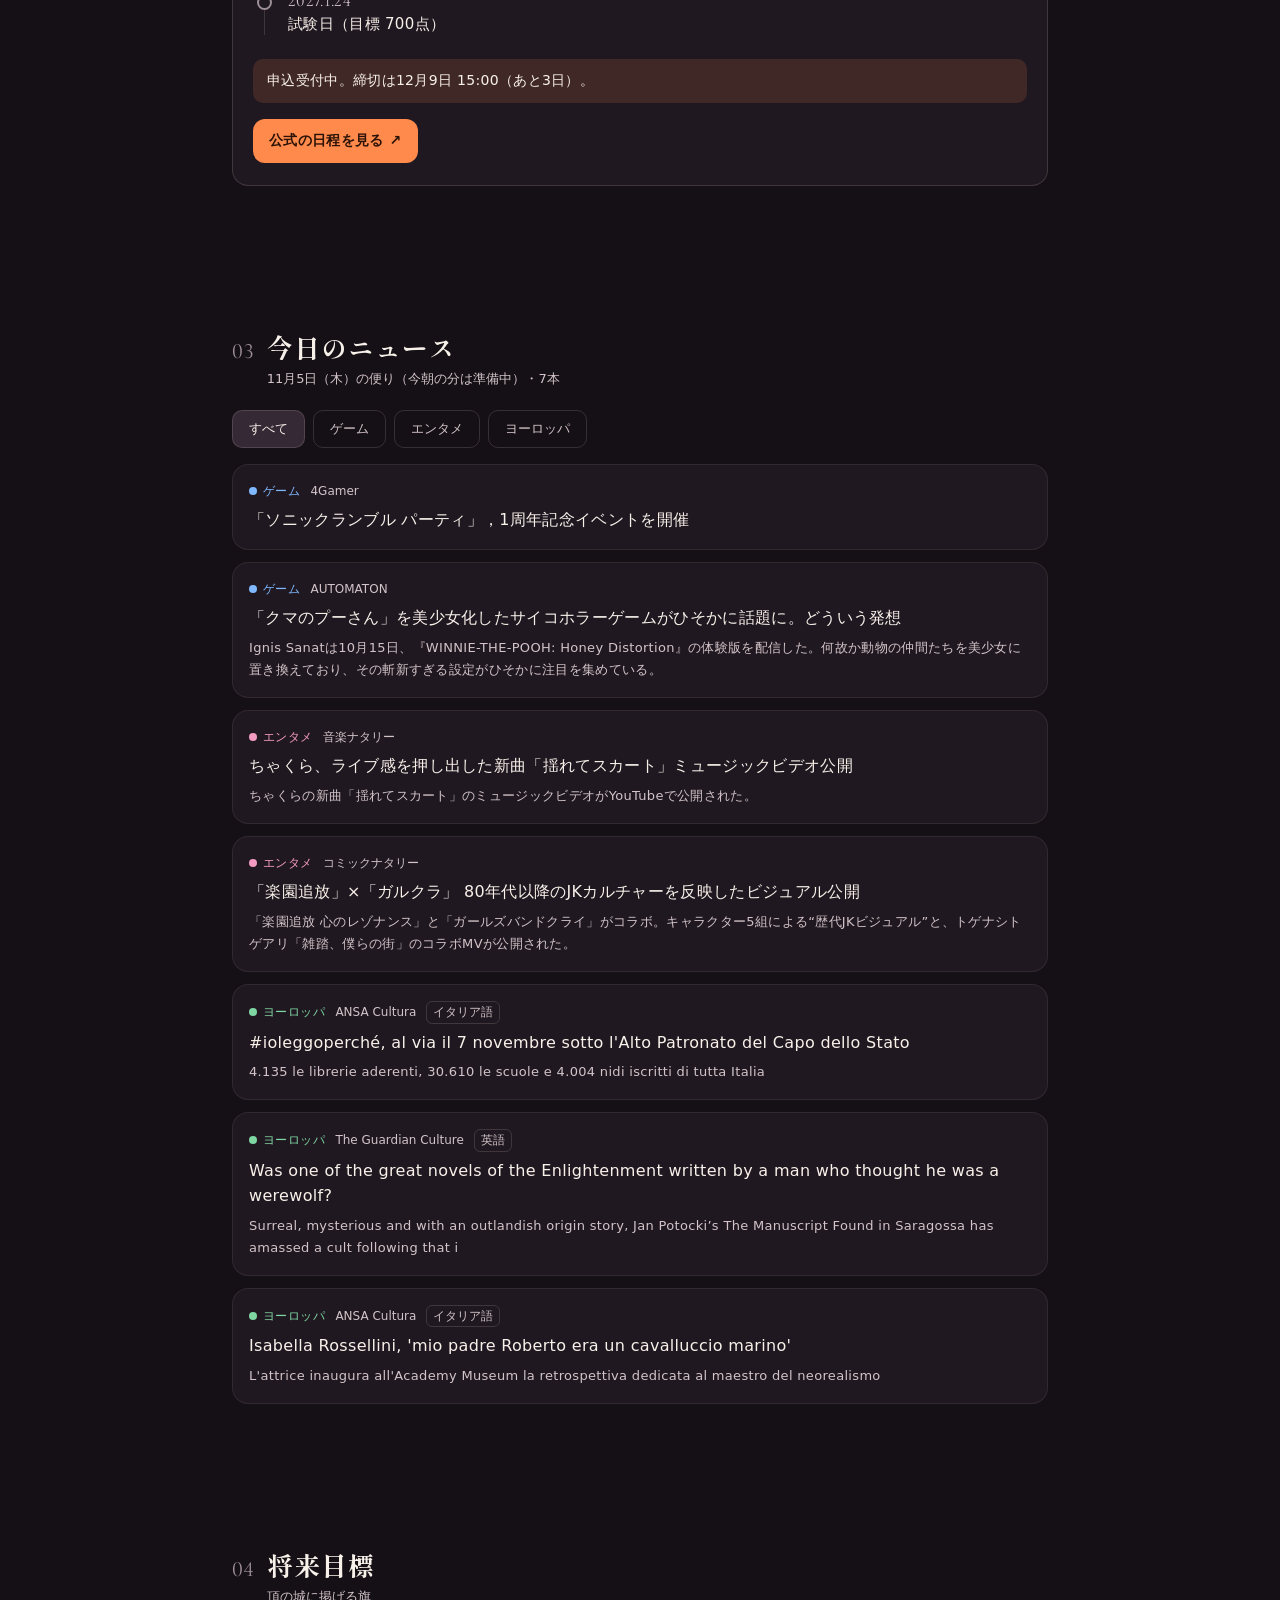
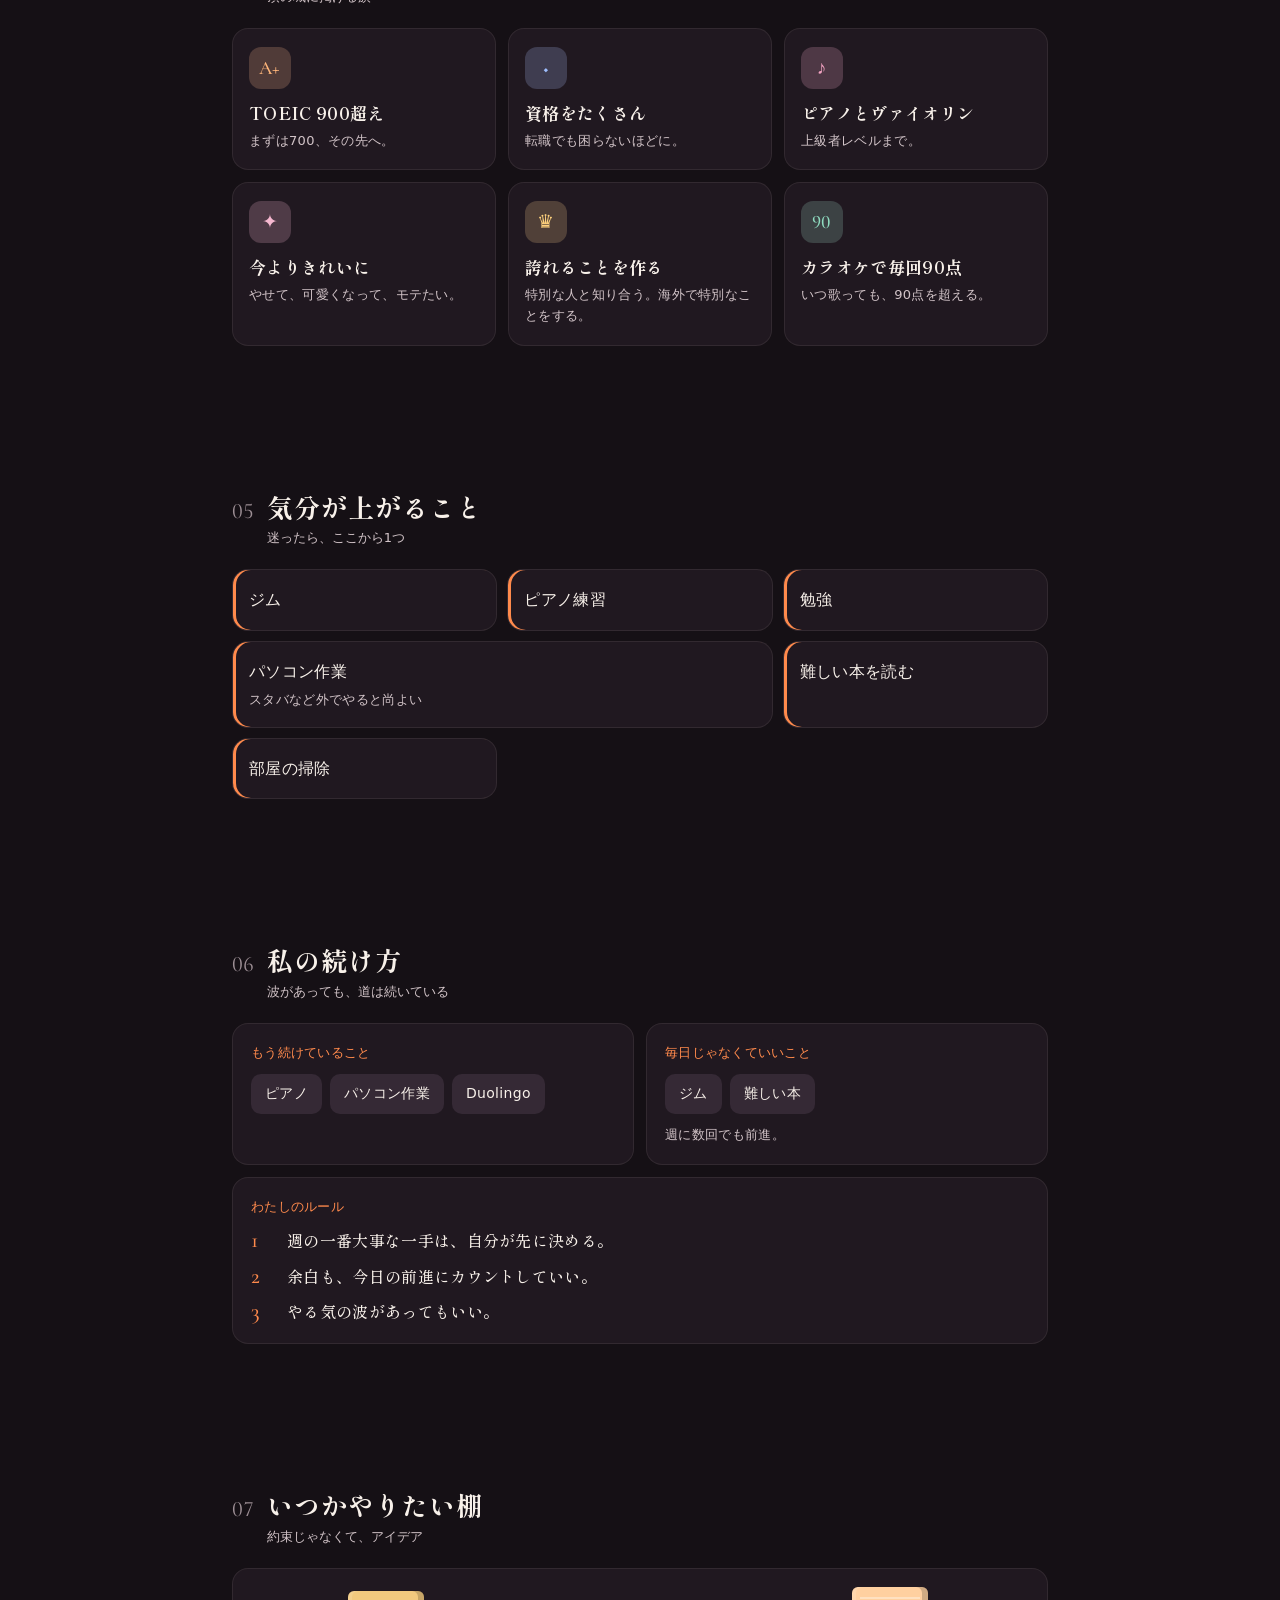
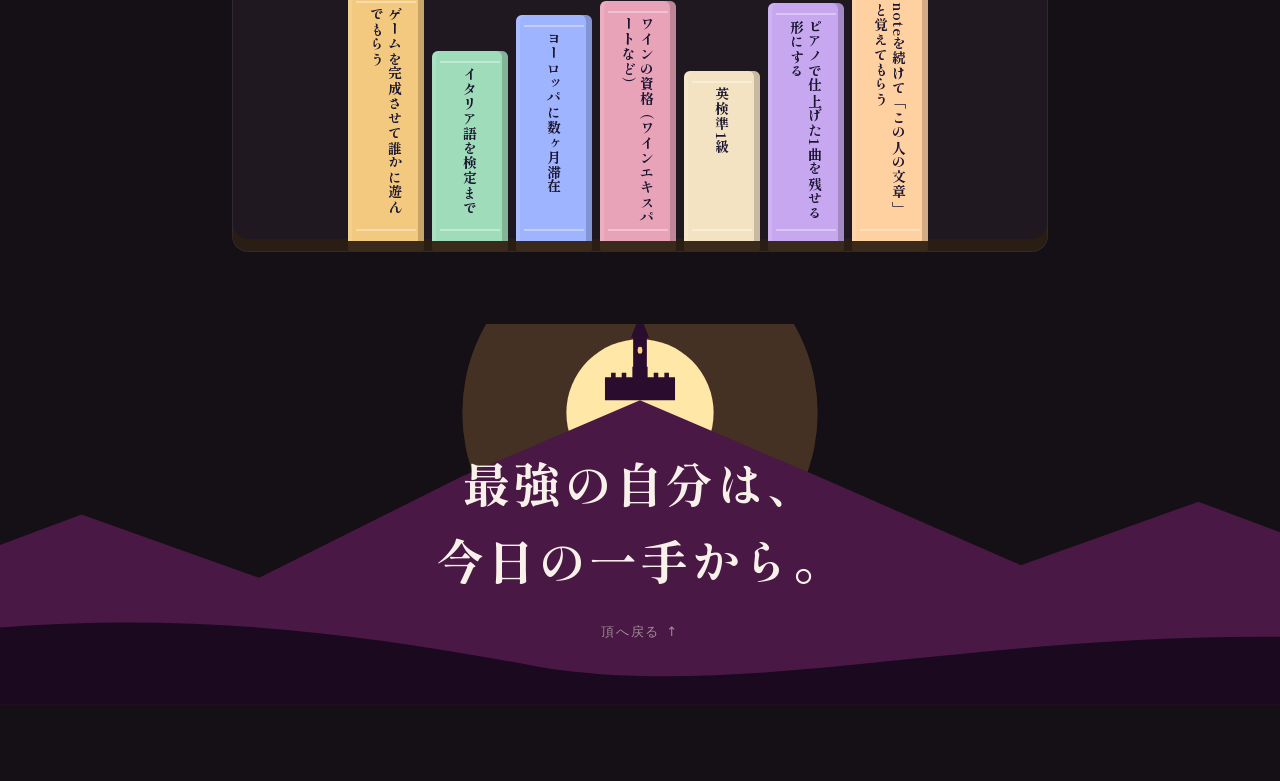
==== commit 2872a5c0: "天才レベル（最終は最強の自分）に変更し、ZOUZEI PHONKはミュージックアプリで直接流す形に Co-Authored-By: Claude Opus 5.5 <noreply@anthropic" ====
--- a/index.html
+++ b/index.html
@@ -441,9 +441,9 @@
     <button type="button" data-track="apple" role="radio">ZOUZEI PHONK</button>
   </div>
   <div class="apple-box" id="appleBox" hidden>
-    <p class="apple-note">SYENSAN「ZOUZEI PHONK」をApple Musicで流します。ここで再生できるのは、Apple Musicにログインしているときです（していないと試聴だけ）。</p>
+    <p class="apple-note">SYENSAN「ZOUZEI PHONK」は、下のボタンでミュージックアプリが開いて流れます。リピートにしてから戻れば、流したまま使えます。下のプレーヤーは試聴用です。</p>
+    <a class="apple-open" href="https://music.apple.com/jp/album/zouzei-phonk/6770631134?i=6770631505" target="_blank" rel="noopener">▶ ミュージックアプリで流す</a>
     <div id="appleSlot"></div>
-    <a class="apple-open" href="https://music.apple.com/jp/album/zouzei-phonk/6770631134?i=6770631505" target="_blank" rel="noopener">ミュージックアプリで開く ↗</a>
   </div>
   <label class="vol-row"><span>音量</span><input type="range" id="volRange" min="0" max="100" step="1"></label>
   <p class="sp-note">iPhoneのマナーモード中は鳴りません。音はすべてこのページで作ったオリジナルです。</p>
--- a/style.css
+++ b/style.css
@@ -1257,4 +1257,4 @@
 .apple-box { padding-top: 12px; }
 .apple-note { margin: 0 0 8px; font-size: 12px; color: var(--ink-2); line-height: 1.6; }
 .apple-frame { width: 100%; height: 175px; border: 0; border-radius: 12px; overflow: hidden; background: var(--surface); }
-.apple-open { display: inline-block; margin-top: 8px; font-size: 13px; color: var(--accent); text-decoration: none; }
+.apple-open { display: block; margin: 0 0 10px; padding: 12px; border-radius: 12px; background: var(--accent); color: var(--accent-ink); font-weight: 700; text-align: center; text-decoration: none; }
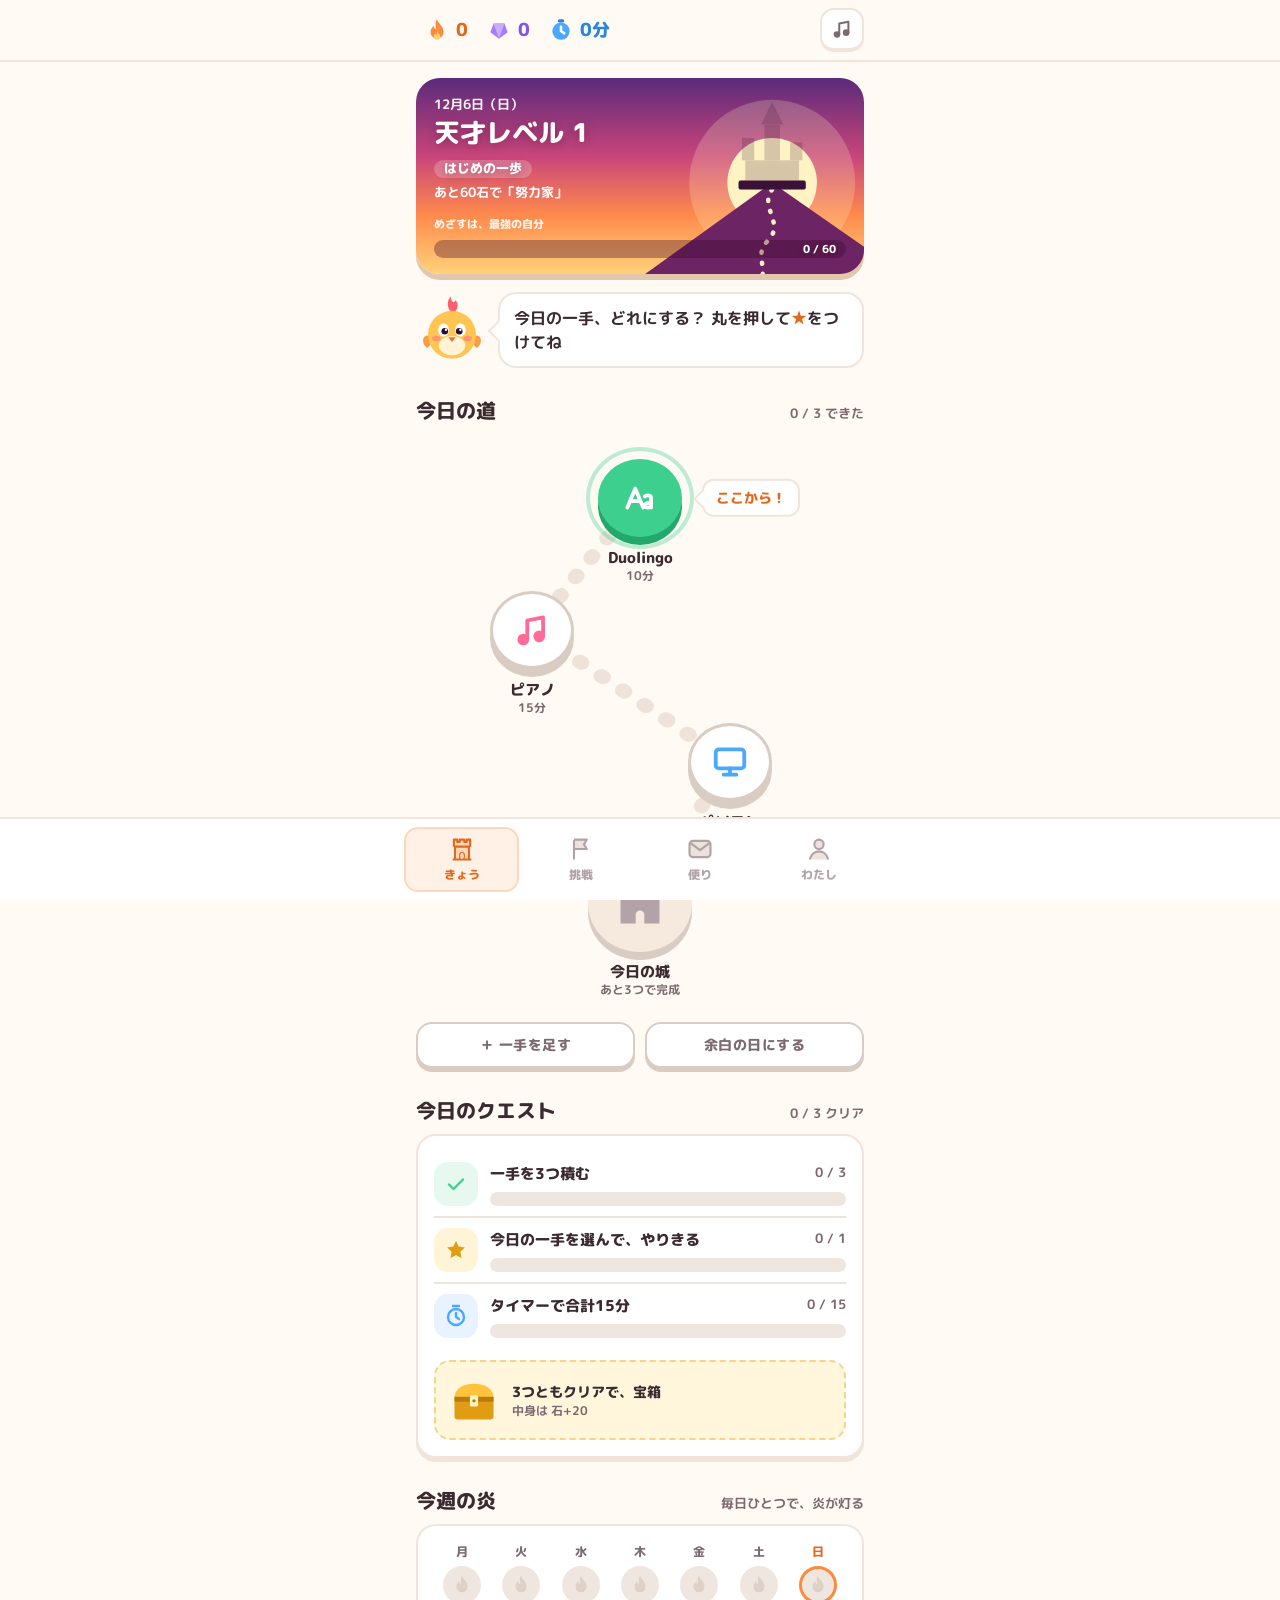
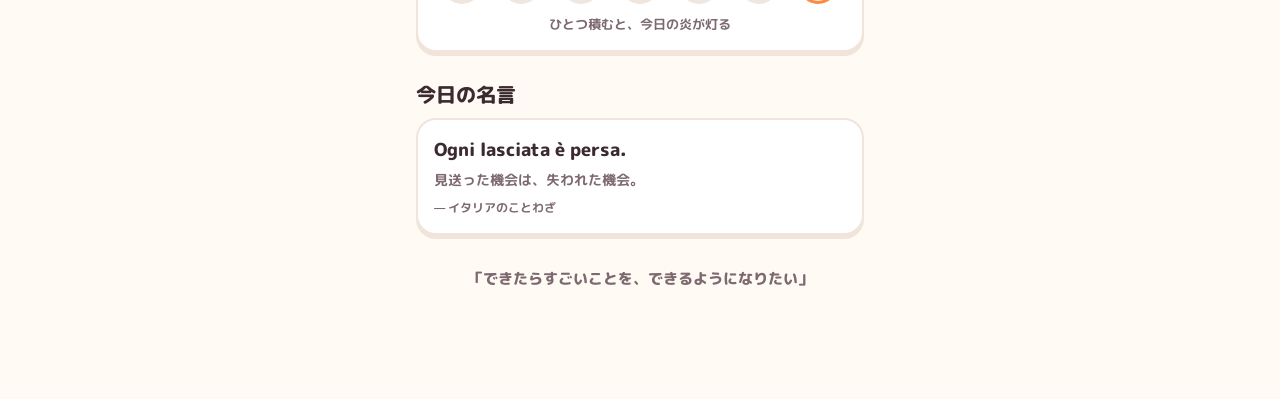
==== commit 6f67257a: "本体をサンプルの形に作り直し（今日の道・天才レベル・クエスト・炎・4つのタブ） これまでの記録（チェック・時間・作戦・毎日の項目）はそのまま読み込む。  Co-Authored-By: Claude " ====
--- a/index.html
+++ b/index.html
@@ -4,11 +4,11 @@
 <meta charset="utf-8">
 <meta name="viewport" content="width=device-width, initial-scale=1, viewport-fit=cover">
 <title>最強の自分</title>
-<meta name="description" content="できたらすごいことを、できるようになりたい。毎朝ひらく、わたしの城への道。">
-<meta name="theme-color" content="#151015">
+<meta name="description" content="できたらすごいことを、できるようになりたい。毎日の一手を積んで、最強の自分へ。">
+<meta name="theme-color" content="#fffaf4">
 <meta name="apple-mobile-web-app-capable" content="yes">
 <meta name="mobile-web-app-capable" content="yes">
-<meta name="apple-mobile-web-app-status-bar-style" content="black-translucent">
+<meta name="apple-mobile-web-app-status-bar-style" content="default">
 <meta name="apple-mobile-web-app-title" content="最強の自分">
 <meta name="robots" content="noindex">
 <link rel="manifest" href="manifest.webmanifest">
@@ -16,469 +16,330 @@
 <link rel="apple-touch-icon" href="icons/apple-touch-icon.png">
 <link rel="preconnect" href="https://fonts.googleapis.com">
 <link rel="preconnect" href="https://fonts.gstatic.com" crossorigin>
-<link href="https://fonts.googleapis.com/css2?family=Shippori+Mincho+B1:wght@500;700;800&family=Zen+Kaku+Gothic+New:wght@400;500;700&family=Cormorant+Garamond:ital,wght@0,500;1,500&display=swap" rel="stylesheet">
+<link href="https://fonts.googleapis.com/css2?family=M+PLUS+Rounded+1c:wght@500;700;800&display=swap" rel="stylesheet">
 <link rel="stylesheet" href="style.css">
 </head>
 <body>
 
-<!-- ============ HERO ============ -->
-<header class="hero" id="top">
-  <svg class="hero-art" viewBox="0 0 1200 1000" preserveAspectRatio="xMidYMid slice" aria-hidden="true">
-    <defs>
-      <linearGradient id="sky" x1="0" y1="0" x2="0" y2="1">
-        <stop offset="0" stop-color="#1c0b3a"/>
-        <stop offset=".18" stop-color="#4a1a5e"/>
-        <stop offset=".34" stop-color="#9a2f6e"/>
-        <stop offset=".48" stop-color="#e2506a"/>
-        <stop offset=".6" stop-color="#ff7d4f"/>
-        <stop offset=".72" stop-color="#ffb35c"/>
-        <stop offset=".8" stop-color="#ffd987"/>
-      </linearGradient>
-      <radialGradient id="sunCore" cx=".5" cy=".5" r=".5">
-        <stop offset="0" stop-color="#fffdf2"/>
-        <stop offset=".55" stop-color="#fff0b8"/>
-        <stop offset="1" stop-color="#ffd36b"/>
-      </radialGradient>
-      <radialGradient id="sunHalo" cx=".5" cy=".5" r=".5">
-        <stop offset="0" stop-color="#fff3c4" stop-opacity=".95"/>
-        <stop offset=".25" stop-color="#ffd27a" stop-opacity=".6"/>
-        <stop offset=".6" stop-color="#ff9a52" stop-opacity=".22"/>
-        <stop offset="1" stop-color="#ff7a4a" stop-opacity="0"/>
-      </radialGradient>
-      <linearGradient id="road" x1="0" y1="1" x2="0" y2="0">
-        <stop offset="0" stop-color="#ffe6a8"/>
-        <stop offset=".7" stop-color="#ffd27a"/>
-        <stop offset="1" stop-color="#fff6d6"/>
-      </linearGradient>
-      <linearGradient id="mFar" x1="0" y1="0" x2="0" y2="1">
-        <stop offset="0" stop-color="#e8708a"/><stop offset="1" stop-color="#b8487a"/>
-      </linearGradient>
-      <linearGradient id="mFar2" x1="0" y1="0" x2="0" y2="1">
-        <stop offset="0" stop-color="#a83f78"/><stop offset="1" stop-color="#7c2c6a"/>
-      </linearGradient>
-      <linearGradient id="mMain" x1="0" y1="0" x2="0" y2="1">
-        <stop offset="0" stop-color="#6c2464"/><stop offset="1" stop-color="#3a1240"/>
-      </linearGradient>
-      <linearGradient id="rim" x1="0" y1="0" x2="1" y2="0">
-        <stop offset="0" stop-color="#ffcf7a" stop-opacity="0"/>
-        <stop offset=".5" stop-color="#ffd98f" stop-opacity=".9"/>
-        <stop offset="1" stop-color="#ffcf7a" stop-opacity="0"/>
-      </linearGradient>
-      <linearGradient id="mMid" x1="0" y1="0" x2="0" y2="1">
-        <stop offset="0" stop-color="#3a1240"/><stop offset="1" stop-color="#25092b"/>
-      </linearGradient>
-      <linearGradient id="mNear" x1="0" y1="0" x2="0" y2="1">
-        <stop offset="0" stop-color="#22082a"/><stop offset="1" stop-color="#120414"/>
-      </linearGradient>
-      <filter id="blur6"><feGaussianBlur stdDeviation="6"/></filter>
-      <filter id="blur14"><feGaussianBlur stdDeviation="14"/></filter>
-      <filter id="glow"><feGaussianBlur stdDeviation="3" result="b"/><feMerge><feMergeNode in="b"/><feMergeNode in="SourceGraphic"/></feMerge></filter>
-    </defs>
-
-    <rect width="1200" height="1000" fill="url(#sky)"/>
-    <g id="stars"></g>
-
-    <!-- sun rays -->
-    <g class="rays" transform="translate(600 330)">
-      <g id="rayset" fill="#fff1c2"></g>
-    </g>
-    <circle cx="600" cy="330" r="330" fill="url(#sunHalo)"/>
-    <circle class="sun" cx="600" cy="330" r="96" fill="url(#sunCore)"/>
-
-    <!-- clouds -->
-    <g class="clouds" filter="url(#blur6)">
-      <path class="cloud c1" d="M80 250 h320 a24 24 0 0 1 0 22 h-320 a11 11 0 0 1 0 -22z" fill="#ff9d7a" opacity=".55"/>
-      <path class="cloud c2" d="M760 210 h360 a26 26 0 0 1 0 24 h-360 a12 12 0 0 1 0 -24z" fill="#ffb08a" opacity=".5"/>
-      <path class="cloud c3" d="M140 420 h420 a22 22 0 0 1 0 18 h-420 a9 9 0 0 1 0 -18z" fill="#ffd59a" opacity=".55"/>
-      <path class="cloud c4" d="M700 450 h400 a20 20 0 0 1 0 16 h-400 a8 8 0 0 1 0 -16z" fill="#ffe0a8" opacity=".6"/>
-      <path class="cloud c5" d="M300 140 h260 a18 18 0 0 1 0 16 h-260 a8 8 0 0 1 0 -16z" fill="#d86a9a" opacity=".45"/>
-    </g>
-
-    <!-- birds -->
-    <g class="birds" fill="none" stroke="#3a1240" stroke-width="2.6" stroke-linecap="round">
-      <path d="M0 0 q8 -8 16 0 q8 -8 16 0"/>
-      <path d="M40 -26 q6 -6 12 0 q6 -6 12 0"/>
-      <path d="M-30 -40 q5 -5 10 0 q5 -5 10 0"/>
-    </g>
-
-    <!-- far ranges -->
-    <path d="M0 560 L90 500 L170 540 L260 470 L340 520 L420 455 L480 490 L540 440 L600 470 L670 430 L740 470 L820 440 L900 495 L980 450 L1060 505 L1130 470 L1200 510 V1000 H0Z" fill="url(#mFar)" opacity=".9"/>
-    <path d="M0 620 L120 566 L220 606 L330 552 L430 596 L520 566 L640 606 L760 560 L860 600 L960 566 L1080 606 L1200 570 V1000 H0Z" fill="url(#mFar2)"/>
-
-    <!-- main mountain -->
-    <path d="M150 820 C260 720 380 600 470 470 C520 400 560 352 600 336 C640 352 690 400 735 470 C820 600 940 720 1050 820 Z" fill="url(#mMain)"/>
-    <path d="M470 470 C520 400 560 352 600 336 C640 352 690 400 735 470" fill="none" stroke="url(#rim)" stroke-width="5" opacity=".9"/>
-    <path d="M600 336 C640 352 690 400 735 470 C800 570 880 660 960 740 C850 680 760 600 700 520 C660 460 630 400 600 336Z" fill="#000" opacity=".18"/>
-
-    <!-- castle (silhouette against the sun) -->
-    <g class="castle" transform="translate(600 338)">
-      <path d="M-46 0 V-30 H-38 V-36 H-32 V-30 H-24 V-36 H-18 V-30 H-10 V-44 H10 V-30 H18 V-36 H24 V-30 H32 V-36 H38 V-30 H46 V0Z" fill="#3a1238"/>
-      <rect x="-36" y="-62" width="14" height="40" fill="#3a1238"/>
-      <path d="M-39 -62 L-29 -86 L-19 -62Z" fill="#4a1844"/>
-      <rect x="22" y="-56" width="14" height="34" fill="#3a1238"/>
-      <path d="M19 -56 L29 -78 L39 -56Z" fill="#4a1844"/>
-      <rect x="-9" y="-82" width="18" height="50" fill="#3a1238"/>
-      <path d="M-12 -82 L0 -112 L12 -82Z" fill="#4a1844"/>
-      <line x1="0" y1="-112" x2="0" y2="-130" stroke="#3a1238" stroke-width="2"/>
-      <path class="flag" d="M0 -130 L18 -125 L0 -120Z" fill="#ff4f6d"/>
-      <g fill="#ffe08a">
-        <rect x="-3" y="-70" width="6" height="9" rx="3"/>
-        <rect x="-31" y="-52" width="4" height="7" rx="2"/>
-        <rect x="27" y="-46" width="4" height="7" rx="2"/>
-        <rect x="-4" y="-14" width="8" height="14" rx="4"/>
+<!-- ============ 上のバー ============ -->
+<header class="topbar">
+  <div class="wrap">
+    <button class="stat streak" id="statStreak" type="button" aria-label="連続の日">
+      <svg viewBox="0 0 24 24"><path d="M12 2c1 4 6 6 6 12a6 6 0 0 1-12 0c0-3 2-5 3-6 0 2 1 3 2 3 0-4-1-6 1-9z" fill="#ff8a3d"/><path d="M12 13c1 2 3 3 3 5a3 3 0 0 1-6 0c0-1.5 1-2.5 1.5-3 .2 1 .8 1.5 1.5 1.5 0-1.5-.5-2.5 0-3.5z" fill="#ffd27a"/></svg>
+      <span id="streakNum">0</span>
+    </button>
+    <button class="stat stones" id="statStones" type="button" aria-label="積んだ石">
+      <svg viewBox="0 0 24 24"><path d="M4 14l3-8h10l3 8-8 6z" fill="#a77bff"/><path d="M7 6l5 14 5-14" fill="#c9adff"/></svg>
+      <span id="stoneNum">0</span>
+    </button>
+    <span class="stat time" aria-label="今日の積み時間">
+      <svg viewBox="0 0 24 24"><circle cx="12" cy="13" r="8" fill="#4aa8ff"/><path d="M12 9v4l3 2" stroke="#fff" stroke-width="2.4" stroke-linecap="round" fill="none"/><rect x="9" y="2" width="6" height="3" rx="1.5" fill="#2a85dc"/></svg>
+      <span id="totalTime">0分</span>
+    </span>
+    <span class="spacer"></span>
+    <button class="icon-btn" id="musicBtn" type="button" aria-label="音の設定" aria-pressed="false">
+      <svg viewBox="0 0 24 24" fill="none" stroke="currentColor" stroke-width="2.2" stroke-linecap="round" stroke-linejoin="round"><path d="M9 18V6l10-2v12"/><circle cx="6.5" cy="18" r="2.5" fill="currentColor"/><circle cx="16.5" cy="16" r="2.5" fill="currentColor"/></svg>
+    </button>
+  </div>
+  <div class="live-bar" id="liveBar" hidden>
+    <div class="wrap">
+      <button type="button" class="live-jump" id="liveJump"><i class="live-dot"></i><span id="liveLabel"></span><b id="liveTime">00:00</b></button>
+      <button type="button" class="live-stop" id="liveStop" aria-label="計測を止める">■ ストップ</button>
+    </div>
+  </div>
+</header>
+
+<main class="wrap">
+
+<!-- ============ きょう ============ -->
+<section class="view" id="view-today" data-view="today">
+  <div class="banner">
+    <svg viewBox="0 0 400 196" preserveAspectRatio="xMidYMid slice" aria-hidden="true">
+      <circle cx="318" cy="104" r="74" fill="#fff3c4" opacity=".22"/>
+      <circle cx="318" cy="104" r="40" fill="#fff3c4"/>
+      <path d="M190 196 L318 104 L450 196Z" fill="#6c2464"/>
+      <path d="M318 110 C306 126 330 140 314 156 C300 170 318 182 304 196" stroke="#fff1c2" stroke-width="4" fill="none" stroke-linecap="round" stroke-dasharray="1 9"/>
+      <g class="castle-art" transform="translate(318 108)" fill="#3a1238" id="castleArt">
+        <g class="ghost">
+          <rect x="-30" y="-6" width="60" height="8"/><rect x="-24" y="-24" width="48" height="18"/>
+          <rect x="-27" y="-44" width="11" height="20"/><rect x="16" y="-40" width="11" height="16"/>
+          <rect x="-7" y="-56" width="14" height="32"/><path d="M-10 -56 L0 -76 L10 -56Z"/>
+        </g>
+        <g class="part" data-lv="1"><rect x="-30" y="-6" width="60" height="8" rx="2"/></g>
+        <g class="part" data-lv="2"><path d="M-24 -6 V-24 H-19 V-28 H-14 V-24 H-9 V-28 H-4 V-24 H4 V-28 H9 V-24 H14 V-28 H19 V-24 H24 V-6Z"/><rect x="-4" y="-16" width="8" height="10" rx="4" fill="#ffe08a"/></g>
+        <g class="part" data-lv="3"><rect x="-27" y="-44" width="11" height="20"/><path d="M-29 -44 L-21.5 -58 L-14 -44Z" fill="#4a1844"/><rect x="16" y="-40" width="11" height="16"/><path d="M14 -40 L21.5 -53 L29 -40Z" fill="#4a1844"/><rect x="-23" y="-38" width="3" height="5" rx="1.5" fill="#ffe08a"/></g>
+        <g class="part" data-lv="4"><rect x="-7" y="-56" width="14" height="32"/><path d="M-10 -56 L0 -76 L10 -56Z" fill="#4a1844"/><rect x="-2" y="-48" width="4" height="7" rx="2" fill="#ffe08a"/></g>
+        <g class="part" data-lv="5"><line x1="0" y1="-76" x2="0" y2="-90" stroke="#3a1238" stroke-width="2"/><path class="flag" d="M0 -90 L14 -86 L0 -82Z" fill="#ff4f6d"/></g>
       </g>
-    </g>
-
-    <!-- mid hills -->
-    <path d="M0 740 C120 700 220 690 330 720 C420 744 470 760 540 752 C620 742 700 712 800 706 C930 698 1060 730 1200 712 V1000 H0Z" fill="url(#mMid)"/>
-    <path d="M0 740 C120 700 220 690 330 720 C420 744 470 760 540 752 C620 742 700 712 800 706 C930 698 1060 730 1200 712" fill="none" stroke="#ff9a6a" stroke-width="2" opacity=".35"/>
-
-    <!-- road -->
-    <g class="road" fill="none" stroke-linecap="round" stroke-linejoin="round">
-      <path d="M600 1010 C560 960 470 930 470 885 C470 840 600 830 640 800 C670 776 640 752 590 740 C540 728 520 706 560 688 C610 666 700 660 690 628 C680 600 600 600 590 580 C580 560 640 548 650 528 C660 506 600 500 590 482 C582 466 630 456 632 440 C634 422 600 418 596 404 C592 390 616 384 612 372 C608 360 600 352 600 344" stroke="#ffb35c" stroke-width="22" opacity=".35" filter="url(#blur14)"/>
-      <path d="M600 1010 C560 960 470 930 470 885 C470 840 600 830 640 800 C670 776 640 752 590 740" stroke="url(#road)" stroke-width="40"/>
-      <path d="M590 740 C540 728 520 706 560 688 C610 666 700 660 690 628 C680 600 600 600 590 580" stroke="url(#road)" stroke-width="16"/>
-      <path d="M590 580 C580 560 640 548 650 528 C660 506 600 500 590 482 C582 466 630 456 632 440 C634 422 600 418 596 404 C592 390 616 384 612 372 C608 360 600 352 600 344" stroke="url(#road)" stroke-width="6"/>
-      <path class="road-run" d="M600 1010 C560 960 470 930 470 885 C470 840 600 830 640 800 C670 776 640 752 590 740 C540 728 520 706 560 688 C610 666 700 660 690 628 C680 600 600 600 590 580 C580 560 640 548 650 528 C660 506 600 500 590 482 C582 466 630 456 632 440 C634 422 600 418 596 404 C592 390 616 384 612 372 C608 360 600 352 600 344" stroke="#fffaf0" stroke-width="3" stroke-dasharray="14 60" opacity=".9"/>
-    </g>
-
-    <!-- near hills -->
-    <path d="M0 860 C90 830 200 820 300 850 C380 874 430 900 470 930 L470 1000 H0Z" fill="url(#mNear)"/>
-    <path d="M760 1000 C770 940 820 890 900 870 C1000 846 1100 850 1200 830 V1000Z" fill="url(#mNear)"/>
-    <path d="M0 930 C140 905 300 920 420 960 L440 1000 H0Z" fill="#0f0312"/>
-    <path d="M800 1000 C880 950 1040 930 1200 940 V1000Z" fill="#0f0312"/>
-    <g fill="#120414">
-      <path d="M120 860 l14 -46 l14 46z M150 866 l10 -34 l10 34z M300 870 l12 -40 l12 40z"/>
-      <path d="M980 868 l14 -50 l14 50z M1012 872 l10 -36 l10 36z M1110 862 l13 -44 l13 44z"/>
-    </g>
-    <g id="fireflies"></g>
-  </svg>
-
-  <div class="hero-top">
-    <span class="hero-date"><span id="heroDate"></span><span class="hero-streak" id="heroStreak"></span></span>
-  </div>
-
-  <div class="hero-copy">
-    <h1>最強の自分</h1>
-    <p class="banner">
-      <span class="banner-mark" aria-hidden="true"></span>
-      <span>「できたらすごいことを<br>できるようになりたい」</span>
-    </p>
-    <a class="hero-cta" href="#today">今日も、登りにいく <span aria-hidden="true">→</span></a>
-  </div>
-</header>
-
-<main>
-
-<!-- ============ QUOTE ============ -->
-<section class="quote reveal" id="quote" aria-labelledby="qTitle">
-  <p class="section-kicker" id="qTitle">今日の名言</p>
-  <blockquote>
+    </svg>
+    <div class="banner-text">
+      <div class="banner-date" id="todayDate"></div>
+      <p class="banner-level" id="lvTitle"></p>
+      <p class="banner-next" id="lvNext"></p>
+    </div>
+    <div class="banner-goal">めざすは、最強の自分</div>
+    <div class="lv-bar"><i id="lvBar"></i><span id="lvNum"></span></div>
+  </div>
+
+  <div class="coach" id="coach">
+    <svg viewBox="0 0 120 120" aria-hidden="true" id="hinataSvg">
+      <path d="M60 32 C50 22 52 10 58 4 C58 14 64 16 66 10 C72 18 70 28 60 32Z" fill="#ff5e6d"/>
+      <path d="M24 70 C10 66 8 82 18 90 C24 86 28 80 28 72Z" fill="#ff9a45"/>
+      <path d="M96 70 C110 66 112 82 102 90 C96 86 92 80 92 72Z" fill="#ff9a45"/>
+      <circle cx="60" cy="68" r="40" fill="#ffc552"/>
+      <ellipse cx="60" cy="86" rx="22" ry="16" fill="#fff4d6"/>
+      <ellipse cx="34" cy="74" rx="7" ry="4.5" fill="#ff6f8a" opacity=".55"/><ellipse cx="86" cy="74" rx="7" ry="4.5" fill="#ff6f8a" opacity=".55"/>
+      <g class="eyes-normal"><ellipse cx="46" cy="60" rx="9" ry="11" fill="#fff"/><ellipse cx="74" cy="60" rx="9" ry="11" fill="#fff"/><circle cx="48" cy="62" r="5.5" fill="#2a0f2e"/><circle cx="72" cy="62" r="5.5" fill="#2a0f2e"/><circle cx="50" cy="59.5" r="2" fill="#fff"/><circle cx="74" cy="59.5" r="2" fill="#fff"/><path d="M54 72 L66 72 L60 80Z" fill="#ff6a2a"/></g>
+      <g class="eyes-wow" style="display:none"><ellipse cx="45" cy="58" rx="13" ry="15" fill="#fff" stroke="#2a0f2e" stroke-width="1.2"/><ellipse cx="75" cy="58" rx="13" ry="15" fill="#fff" stroke="#2a0f2e" stroke-width="1.2"/><circle cx="45" cy="58" r="3.2" fill="#2a0f2e"/><circle cx="75" cy="58" r="3.2" fill="#2a0f2e"/><ellipse cx="60" cy="82" rx="7" ry="8" fill="#7a1a3a"/><path d="M53 72 L67 72 L60 76Z" fill="#ff6a2a"/><g fill="#ffc23d"><path d="M14 34 l3 7 7 3 -7 3 -3 7 -3 -7 -7 -3 7 -3z"/><path d="M106 26 l2 5 5 2 -5 2 -2 5 -2 -5 -5 -2 5 -2z"/></g></g>
+    </svg>
+    <p class="bubble" id="say"></p>
+  </div>
+
+  <div class="section-title"><h2>今日の道</h2><span id="progress"></span></div>
+  <div class="path" id="path"></div>
+  <div class="path-tools">
+    <button class="btn ghost small" type="button" id="addBtn">＋ 一手を足す</button>
+    <button class="btn ghost small" type="button" id="yohakuBtn">余白の日にする</button>
+  </div>
+
+  <div class="section-title"><h2>今日のクエスト</h2><span id="questCount"></span></div>
+  <div class="card" id="quests"></div>
+
+  <div class="section-title"><h2>今週の炎</h2><span>毎日ひとつで、炎が灯る</span></div>
+  <div class="card">
+    <div class="week" id="week"></div>
+    <p class="week-note" id="weekNote"></p>
+  </div>
+
+  <div class="section-title"><h2>今日の名言</h2></div>
+  <div class="card quote">
     <p class="quote-text" id="quoteText"></p>
     <p class="quote-ja" id="quoteJa"></p>
-    <footer class="quote-by" id="quoteBy"></footer>
-  </blockquote>
-</section>
-
-<!-- ============ TODAY ============ -->
-<section class="today reveal" id="today" aria-labelledby="tTitle">
-  <div class="section-head">
-    <p class="section-num">01</p>
-    <div>
-      <h2 id="tTitle">今日の一手</h2>
-      <p class="section-sub" id="todayLabel"></p>
-    </div>
-  </div>
-
-  <div class="motto">
-    <span class="motto-icon" aria-hidden="true"><svg viewBox="0 0 24 24"><path d="M5 21h14M7 21V10h10v11M6 10V5h3v2h2V5h2v2h2V5h3v5"/></svg></span>
-    <p>今日の一手は、私が1つ選ぶ。<br>どれか1つで城は積める。</p>
-  </div>
-
-  <div class="focus" id="focus"></div>
-
-  <div class="heat">
-    <div class="buddy-slot" data-buddy="heat"></div>
-    <div>
-      <p class="heat-say" id="heatSay"></p>
-      <div class="heat-bar"><div class="heat-fill" id="heatFill"></div></div>
-      <p class="heat-num"><span id="heatNum"></span><span class="heat-time">積み時間 <b id="heatTime">0分</b></span></p>
-    </div>
-  </div>
-
-  <ul class="tasks" id="tasks"></ul>
-
-  <form class="task-add" id="taskAdd" autocomplete="off">
-    <input id="taskInput" type="text" maxlength="40" placeholder="今日だけの一手を足す（例：ジム）" aria-label="今日のタスクを追加">
-    <button type="submit" aria-label="追加">＋</button>
-  </form>
-
-  <div class="quick-add" id="quickAdd" aria-label="よく使う項目"></div>
-
-  <button class="yohaku" id="yohakuBtn" type="button">
-    <span class="yohaku-dot" aria-hidden="true"></span>
-    <span id="yohakuLabel">今日は余白の日にする（これも前進）</span>
-  </button>
-
-  <div class="castle-card">
-    <div class="castle-stats">
-      <div><span class="stat-num" id="statStones">0</span><span class="stat-label">積んだ石</span></div>
-      <div><span class="stat-num" id="statStreak">0</span><span class="stat-label">連続の日</span></div>
-      <div><span class="stat-num" id="statWeek">0</span><span class="stat-label">この7日</span></div>
-    </div>
-    <div class="stone-wall" id="stoneWall" aria-label="最近の記録"></div>
-    <p class="week-time">この7日の積み時間 <b id="weekTime">0分</b></p>
-    <p class="stone-legend"><i class="lg lg-done"></i>一手を積んだ日 <i class="lg lg-yohaku"></i>余白の日 <i class="lg lg-none"></i>まだ</p>
-  </div>
-
-  <details class="history">
-    <summary>これまでの記録を見る</summary>
-    <ol class="history-list" id="historyList"></ol>
-    <div class="history-tools">
-      <button type="button" id="editTemplate">毎日の項目を編集</button>
-      <button type="button" id="exportData">記録を書き出す</button>
-      <label class="import-btn">記録を読み込む<input type="file" id="importData" accept="application/json" hidden></label>
-    </div>
-  </details>
-</section>
-
-<!-- ============ STONE (TOEIC) ============ -->
-<section class="stone reveal" id="stone" aria-labelledby="sTitle">
-  <div class="section-head">
-    <p class="section-num">02</p>
-    <div>
-      <h2 id="sTitle">今積んでいる石</h2>
-      <p class="section-sub">900への途中の石</p>
-    </div>
-  </div>
-
-  <article class="toeic">
+    <div class="quote-by" id="quoteBy"></div>
+  </div>
+
+  <p class="motto">「できたらすごいことを、できるようになりたい」</p>
+</section>
+
+<!-- ============ 挑戦 ============ -->
+<section class="view" id="view-goal" data-view="goal" hidden>
+  <h1 class="view-title">挑戦</h1>
+
+  <div class="section-title"><h2>今積んでいる石</h2><span>900への途中の石</span></div>
+  <div class="card toeic">
     <div class="toeic-top">
-      <p class="toeic-tag">TOEIC L&amp;R 公開テスト</p>
-      <p class="toeic-date">2027.1.24 <small>SUN</small></p>
-    </div>
-    <div class="toeic-count">
-      <span class="count-label">試験まで</span>
-      <span class="count-num" id="toeicDays">--</span>
-      <span class="count-unit">日</span>
-    </div>
+      <span class="toeic-tag">TOEIC L&amp;R 公開テスト</span>
+      <span class="toeic-date">2027年1月24日（日）</span>
+    </div>
+    <div class="toeic-count"><span>試験まで</span><b id="toeicDays">--</b><span>日</span></div>
     <div class="score">
-      <div class="score-bar">
-        <span class="score-fill" style="--from:31%; --to:51%"></span>
-        <span class="score-pin pin-now" style="left:31%"><b>580</b>いま</span>
-        <span class="score-pin pin-goal" style="left:51%"><b>700</b>目標</span>
-        <span class="score-pin pin-dream" style="left:85%"><b>900</b>その先</span>
+      <div class="score-bar"><i style="width:51%"></i></div>
+      <div class="score-pins">
+        <span style="left:31%"><b>580</b>いま</span>
+        <span class="goal" style="left:51%"><b>700</b>目標</span>
+        <span class="dream" style="left:85%"><b>900</b>その先</span>
       </div>
     </div>
     <ol class="timeline" id="toeicTimeline">
-      <li data-date="2026-11-11T00:00:00+09:00"><span class="tl-dot"></span><div><p class="tl-date">2026.11.11</p><p class="tl-what">申込開始</p></div></li>
-      <li data-date="2026-12-09T15:00:00+09:00"><span class="tl-dot"></span><div><p class="tl-date">2026.12.9 15:00</p><p class="tl-what">申込締切</p></div></li>
-      <li data-date="2027-01-24T00:00:00+09:00"><span class="tl-dot"></span><div><p class="tl-date">2027.1.24</p><p class="tl-what">試験日（目標 700点）</p></div></li>
+      <li data-date="2026-11-11T00:00:00+09:00"><i></i><div><b>11月11日</b>申込開始</div></li>
+      <li data-date="2026-12-09T15:00:00+09:00"><i></i><div><b>12月9日 15:00</b>申込締切</div></li>
+      <li data-date="2027-01-24T00:00:00+09:00"><i></i><div><b>1月24日</b>試験日（目標 700点）</div></li>
     </ol>
     <p class="toeic-next" id="toeicNext"></p>
-    <a class="link-btn" href="https://www.iibc-global.org/toeic/test/lr/guide01/schedule.html" target="_blank" rel="noopener">公式の日程を見る <span aria-hidden="true">↗</span></a>
-  </article>
-</section>
-
-<!-- ============ NEWS ============ -->
-<section class="news reveal" id="news" aria-labelledby="nTitle">
-  <div class="section-head">
-    <p class="section-num">03</p>
-    <div>
-      <h2 id="nTitle">今日のニュース</h2>
-      <p class="section-sub" id="newsDate">ゲーム・エンタメ・イタリアとヨーロッパの文化</p>
-    </div>
-  </div>
-  <div class="news-filter" role="tablist" id="newsFilter">
+    <a class="btn" href="https://www.iibc-global.org/toeic/test/lr/guide01/schedule.html" target="_blank" rel="noopener">公式の日程を見る ↗</a>
+  </div>
+
+  <div class="section-title"><h2>将来目標</h2><span>最強の自分に掲げる旗</span></div>
+  <ul class="goal-grid">
+    <li class="goal-card" style="--c:var(--orange);--cl:var(--orange-l)"><span class="g-ico">A+</span><h3>TOEIC 900超え</h3><p>まずは700、その先へ</p></li>
+    <li class="goal-card" style="--c:var(--violet);--cl:#f3ecff"><span class="g-ico">◆</span><h3>資格をたくさん</h3><p>転職でも困らないほどに</p></li>
+    <li class="goal-card" style="--c:var(--pink);--cl:#ffe8ef"><span class="g-ico">♪</span><h3>ピアノとヴァイオリン</h3><p>上級者レベルまで</p></li>
+    <li class="goal-card" style="--c:#f5679e;--cl:#ffeef5"><span class="g-ico">✦</span><h3>今よりきれいに</h3><p>やせて、可愛くなって、モテたい</p></li>
+    <li class="goal-card wide" style="--c:var(--gold-d);--cl:var(--gold-l)"><span class="g-ico">♛</span><h3>誇れることを作る</h3><p>特別な人と知り合う。海外で特別なことをする</p></li>
+    <li class="goal-card wide" style="--c:var(--green-d);--cl:#e6f8ef"><span class="g-ico">90</span><h3>カラオケで毎回90点</h3><p>いつ歌っても、90点を超える</p></li>
+  </ul>
+</section>
+
+<!-- ============ 便り ============ -->
+<section class="view" id="view-news" data-view="news" hidden>
+  <h1 class="view-title">便り</h1>
+  <p class="view-sub" id="newsDate">ゲーム・エンタメ・イタリアとヨーロッパの文化</p>
+  <div class="chips" id="newsFilter" role="tablist">
     <button type="button" class="on" data-cat="all">すべて</button>
     <button type="button" data-cat="game">ゲーム</button>
     <button type="button" data-cat="ent">エンタメ</button>
     <button type="button" data-cat="europe">ヨーロッパ</button>
   </div>
-  <ul class="news-list" id="newsList"><li class="news-empty">便りを取りに行っています…</li></ul>
-</section>
-
-<!-- ============ GOALS ============ -->
-<section class="goals reveal" id="goals" aria-labelledby="gTitle">
-  <div class="section-head">
-    <p class="section-num">04</p>
-    <div>
-      <h2 id="gTitle">将来目標</h2>
-      <p class="section-sub">頂の城に掲げる旗</p>
-    </div>
-  </div>
-  <ul class="goal-grid">
-    <li class="goal g1"><span class="goal-icon">A+</span><h3>TOEIC 900超え</h3><p>まずは700、その先へ。</p></li>
-    <li class="goal g2"><span class="goal-icon">◆</span><h3>資格をたくさん</h3><p>転職でも困らないほどに。</p></li>
-    <li class="goal g3"><span class="goal-icon">♪</span><h3>ピアノとヴァイオリン</h3><p>上級者レベルまで。</p></li>
-    <li class="goal g4"><span class="goal-icon">✦</span><h3>今よりきれいに</h3><p>やせて、可愛くなって、モテたい。</p></li>
-    <li class="goal g5"><span class="goal-icon">♛</span><h3>誇れることを作る</h3><p>特別な人と知り合う。海外で特別なことをする。</p></li>
-    <li class="goal g6"><span class="goal-icon">90</span><h3>カラオケで毎回90点</h3><p>いつ歌っても、90点を超える。</p></li>
+  <ul class="news-list" id="newsList"><li class="empty">便りを取りに行っています…</li></ul>
+</section>
+
+<!-- ============ わたし ============ -->
+<section class="view" id="view-me" data-view="me" hidden>
+  <h1 class="view-title">わたし</h1>
+
+  <div class="card me-level">
+    <div class="me-rank" id="meRank"></div>
+    <div class="me-stats">
+      <div><b id="meStones">0</b><span>積んだ石</span></div>
+      <div><b id="meStreak">0</b><span>連続の日</span></div>
+      <div><b id="meWeek">0分</b><span>この7日の時間</span></div>
+    </div>
+    <div class="ranks" id="ranks"></div>
+  </div>
+
+  <div class="section-title"><h2>気分が上がること</h2><span>迷ったら、ここから1つ</span></div>
+  <ul class="mood">
+    <li>ジム</li><li>ピアノ練習</li><li>勉強</li><li>難しい本を読む</li><li>部屋の掃除</li>
+    <li class="wide">パソコン作業<small>スタバなど外でやると尚よい</small></li>
   </ul>
-</section>
-
-<!-- ============ MOOD ============ -->
-<section class="mood reveal" id="mood" aria-labelledby="mTitle">
-  <div class="section-head">
-    <p class="section-num">05</p>
-    <div>
-      <h2 id="mTitle">気分が上がること</h2>
-      <p class="section-sub">迷ったら、ここから1つ</p>
-    </div>
-  </div>
-  <ul class="mood-list">
-    <li><span>ジム</span></li>
-    <li><span>ピアノ練習</span></li>
-    <li><span>勉強</span></li>
-    <li class="wide"><span>パソコン作業</span><small>スタバなど外でやると尚よい</small></li>
-    <li><span>難しい本を読む</span></li>
-    <li><span>部屋の掃除</span></li>
+
+  <div class="section-title"><h2>私の続け方</h2><span>波があっても、道は続いている</span></div>
+  <div class="card keep">
+    <p class="keep-label">もう続けていること</p>
+    <div class="tags"><span>ピアノ</span><span>パソコン作業</span><span>Duolingo</span></div>
+    <p class="keep-label">毎日じゃなくていいこと</p>
+    <div class="tags soft"><span>ジム</span><span>難しい本</span></div>
+    <p class="keep-note">週に数回でも前進</p>
+    <p class="keep-label">わたしのルール</p>
+    <ol class="rules">
+      <li>週の一番大事な一手は、自分が先に決める</li>
+      <li>余白も、今日の前進にカウントしていい</li>
+      <li>やる気の波があってもいい</li>
+    </ol>
+  </div>
+
+  <div class="section-title"><h2>いつかやりたい棚</h2><span>約束じゃなくて、アイデア</span></div>
+  <ul class="shelf">
+    <li style="--c:var(--violet)">ゲームを完成させて誰かに遊んでもらう</li>
+    <li style="--c:var(--green-d)">イタリア語を検定まで</li>
+    <li style="--c:var(--blue)">ヨーロッパに数ヶ月滞在</li>
+    <li style="--c:var(--pink)">ワインの資格（ワインエキスパートなど）</li>
+    <li style="--c:var(--orange)">英検準1級</li>
+    <li style="--c:#c27be0">ピアノで仕上げた1曲を残せる形にする</li>
+    <li style="--c:var(--gold-d)">noteを続けて「この人の文章」と覚えてもらう</li>
   </ul>
-</section>
-
-<!-- ============ HOW I KEEP GOING ============ -->
-<section class="keep reveal" id="keep" aria-labelledby="kTitle">
-  <div class="section-head">
-    <p class="section-num">06</p>
-    <div>
-      <h2 id="kTitle">私の続け方</h2>
-      <p class="section-sub">波があっても、道は続いている</p>
-    </div>
-  </div>
-  <div class="keep-cols">
-    <article class="keep-card">
-      <p class="keep-label">もう続けていること</p>
-      <ul class="keep-tags"><li>ピアノ</li><li>パソコン作業</li><li>Duolingo</li></ul>
-    </article>
-    <article class="keep-card">
-      <p class="keep-label">毎日じゃなくていいこと</p>
-      <ul class="keep-tags soft"><li>ジム</li><li>難しい本</li></ul>
-      <p class="keep-note">週に数回でも前進。</p>
-    </article>
-    <article class="keep-card rules">
-      <p class="keep-label">わたしのルール</p>
-      <ol>
-        <li>週の一番大事な一手は、自分が先に決める。</li>
-        <li>余白も、今日の前進にカウントしていい。</li>
-        <li>やる気の波があってもいい。</li>
-      </ol>
-    </article>
-  </div>
-</section>
-
-<!-- ============ SOMEDAY SHELF ============ -->
-<section class="shelf reveal" id="shelf" aria-labelledby="shTitle">
-  <div class="section-head">
-    <p class="section-num">07</p>
-    <div>
-      <h2 id="shTitle">いつかやりたい棚</h2>
-      <p class="section-sub">約束じゃなくて、アイデア</p>
-    </div>
-  </div>
-  <ul class="books">
-    <li class="book b1"><span>ゲームを完成させて誰かに遊んでもらう</span></li>
-    <li class="book b2"><span>イタリア語を検定まで</span></li>
-    <li class="book b3"><span>ヨーロッパに数ヶ月滞在</span></li>
-    <li class="book b4"><span>ワインの資格（ワインエキスパートなど）</span></li>
-    <li class="book b5"><span>英検準1級</span></li>
-    <li class="book b6"><span>ピアノで仕上げた1曲を残せる形にする</span></li>
-    <li class="book b7"><span>noteを続けて「この人の文章」と覚えてもらう</span></li>
-  </ul>
-  <p class="shelf-hint">← 横にめくれます →</p>
+
+  <div class="section-title"><h2>これまでの記録</h2></div>
+  <div class="card">
+    <ol class="history" id="historyList"></ol>
+  </div>
+
+  <div class="section-title"><h2>設定</h2></div>
+  <div class="settings">
+    <button class="btn ghost" type="button" id="editTemplate">毎日の項目を編集</button>
+    <button class="btn ghost" type="button" id="exportData">記録を書き出す</button>
+    <label class="btn ghost">記録を読み込む<input type="file" id="importData" accept="application/json" hidden></label>
+  </div>
+
+  <p class="motto">最強の自分は、今日の一手から。</p>
 </section>
 
 </main>
 
-<!-- ============ CLOSING ============ -->
-<footer class="closing" id="closing">
-  <svg class="closing-art" viewBox="0 0 1200 300" preserveAspectRatio="xMidYMax slice" aria-hidden="true">
-    <circle cx="600" cy="70" r="140" fill="#ffb35c" opacity=".2"/><circle cx="600" cy="70" r="58" fill="#ffe7a8"/><path d="M0 300 V210 L160 150 L300 200 L460 120 L600 60 L740 120 L900 190 L1040 140 L1200 200 V300Z" fill="#4a1844"/>
-    <path d="M0 300 V250 C200 220 360 240 520 270 C700 300 900 230 1200 250 V300Z" fill="#1b0920"/>
-    <g transform="translate(600 60) scale(.6)" fill="#2a0c2e">
-      <path d="M-46 0 V-30 H-38 V-36 H-32 V-30 H-24 V-36 H-18 V-30 H-10 V-44 H10 V-30 H18 V-36 H24 V-30 H32 V-36 H38 V-30 H46 V0Z"/>
-      <rect x="-9" y="-82" width="18" height="50"/><path d="M-12 -82 L0 -112 L12 -82Z"/>
-      <rect x="-3" y="-70" width="6" height="9" rx="3" fill="#ffcf7a"/>
-    </g>
-  </svg>
-  <p class="closing-line">最強の自分は、<br>今日の一手から。</p>
-  <a class="closing-top" href="#top">頂へ戻る ↑</a>
-</footer>
-
-<!-- ============ TAB BAR ============ -->
-<nav class="tabbar" aria-label="ページ内メニュー">
-  <a href="#today"><svg class="tb-ico" viewBox="0 0 24 24" aria-hidden="true"><path d="M5 21h14M7 21V10h10v11M6 10V5h3v2h2V5h2v2h2V5h3v5"/></svg>一手</a>
-  <a href="#stone"><svg class="tb-ico" viewBox="0 0 24 24" aria-hidden="true"><path d="M4 15l3-8h10l3 8-8 5z"/><path d="M7 7l5 13 5-13"/></svg>石</a>
-  <a href="#news"><svg class="tb-ico" viewBox="0 0 24 24" aria-hidden="true"><rect x="3" y="5" width="18" height="14" rx="2"/><path d="M3 7l9 6 9-6"/></svg>便り</a>
-  <a href="#goals"><svg class="tb-ico" viewBox="0 0 24 24" aria-hidden="true"><path d="M5 21V4M5 4h11l-2 4 2 4H5"/></svg>目標</a>
-  <a href="#shelf"><svg class="tb-ico" viewBox="0 0 24 24" aria-hidden="true"><path d="M4 4v16M9 4v16M14 6l4 14M3 20h18"/></svg>棚</a>
+<!-- ============ 下のタブ ============ -->
+<nav class="tabbar" aria-label="メニュー">
+  <div class="wrap">
+    <a class="tab" href="#today" data-tab="today"><svg viewBox="0 0 24 24"><path d="M4 21h16M6 21V10h12v11M5 10V4h3v2h2V4h4v2h2V4h3v6" stroke-width="1.8" stroke-linejoin="round"/><rect x="10" y="15" width="4" height="6" rx="2"/></svg>きょう</a>
+    <a class="tab" href="#goal" data-tab="goal"><svg viewBox="0 0 24 24"><path d="M6 21V4M6 4h11l-2.5 4L17 12H6" stroke-width="1.8" stroke-linejoin="round"/></svg>挑戦</a>
+    <a class="tab" href="#news" data-tab="news"><svg viewBox="0 0 24 24"><rect x="3" y="5" width="18" height="14" rx="3" stroke-width="1.8"/><path d="M4 7l8 6 8-6" fill="none" stroke-width="1.8"/></svg>便り</a>
+    <a class="tab" href="#me" data-tab="me"><svg viewBox="0 0 24 24"><circle cx="12" cy="8" r="4" stroke-width="1.8"/><path d="M4 21c1-5 5-7 8-7s7 2 8 7" stroke-width="1.8"/></svg>わたし</a>
+  </div>
 </nav>
 
-<div class="toast" id="toast" role="status" aria-live="polite"></div>
-
-<div class="buddy" id="buddy" role="status" aria-live="polite">
-  <p class="bubble" id="buddyBubble"></p>
-  <div class="buddy-slot" data-buddy="pop"></div>
-</div>
-
-<!-- 計測中のバー -->
-<div class="timer-pill" id="timerPill" role="status">
-  <button type="button" class="pill-jump" id="pillJump"><span class="pill-dot"></span><span id="pillLabel"></span><b id="pillTime">00:00</b></button>
-  <button type="button" class="pill-stop" id="pillStop" aria-label="計測を止める">■</button>
-</div>
-
-<!-- 音の設定 -->
-<button type="button" class="sound-btn" id="soundBtn" aria-label="音の設定" aria-expanded="false" aria-controls="soundPanel">
-  <svg viewBox="0 0 24 24" aria-hidden="true"><path class="sb-note" d="M9 18V6l10-2v12"/><circle cx="6.5" cy="18" r="2.5"/><circle cx="16.5" cy="16" r="2.5"/><path class="sb-slash" d="M3 3l18 18"/></svg>
-  <span class="sb-eq" aria-hidden="true"><i></i><i></i><i></i></span>
-</button>
-<div class="sound-panel" id="soundPanel">
-  <p class="sp-title">音の設定</p>
-  <label class="sw-row"><span><b>BGM</b><small>自作のループ曲（下で曲を選べます）</small></span><input type="checkbox" id="bgmToggle"><i class="switch"></i></label>
+<!-- ============ シート類 ============ -->
+<div class="scrim" id="scrim"></div>
+
+<section class="sheet" id="taskSheet" role="dialog" aria-modal="true" aria-labelledby="sheetTitle">
+  <div class="grab"></div>
+  <div class="sheet-head">
+    <span class="sheet-icon" id="sheetIcon"></span>
+    <div class="sheet-headtext">
+      <h3 id="sheetTitle"></h3>
+      <p class="sheet-first" id="sheetFirst"></p>
+      <span class="reward" id="sheetReward"></span>
+    </div>
+    <button class="pick-btn" type="button" id="pickBtn" aria-pressed="false" title="今日の一手にする">★</button>
+  </div>
+  <div class="timer"><b id="sheetTime">00:00</b><span id="sheetGoal"></span></div>
+  <div class="bar"><i id="sheetBar"></i></div>
+  <ol class="steps" id="sheetSteps"></ol>
+  <div class="sheet-actions">
+    <button class="btn" type="button" id="startBtn">▶ はじめる</button>
+    <div class="sheet-row" id="sheetRow">
+      <button class="btn ghost" type="button" id="appBtn">アプリを開く</button>
+      <button class="btn green" type="button" id="doneBtn">できた！</button>
+    </div>
+    <div class="sheet-links">
+      <button type="button" id="planBtn">作戦を書きかえる</button>
+      <button type="button" id="resetBtn">時間を0に戻す</button>
+      <button type="button" id="delBtn">今日は外す</button>
+    </div>
+  </div>
+</section>
+
+<section class="sheet" id="planSheet" role="dialog" aria-modal="true" aria-labelledby="planTitle">
+  <div class="grab"></div>
+  <h3 id="planTitle"></h3>
+  <label class="field"><span>まずやること</span><input type="text" id="planFirst" maxlength="40"></label>
+  <label class="field"><span>目安（分）</span><input type="number" id="planMin" min="1" max="240" inputmode="numeric"></label>
+  <label class="field"><span>手順（1行に1つ）</span><textarea id="planSteps" rows="4"></textarea></label>
+  <div class="sheet-row three">
+    <button class="btn ghost" type="button" id="planReset">元に戻す</button>
+    <button class="btn ghost" type="button" id="planCancel">やめる</button>
+    <button class="btn" type="button" id="planSave">保存</button>
+  </div>
+</section>
+
+<section class="sheet" id="addSheet" role="dialog" aria-modal="true" aria-labelledby="addTitle">
+  <div class="grab"></div>
+  <h3 id="addTitle">今日の一手を足す</h3>
+  <div class="quick" id="quickAdd"></div>
+  <form class="add-form" id="addForm" autocomplete="off">
+    <input id="addInput" type="text" maxlength="30" placeholder="自分で書く（例：英単語）" aria-label="一手の名前">
+    <button class="btn" type="submit">足す</button>
+  </form>
+</section>
+
+<section class="sheet" id="templateSheet" role="dialog" aria-modal="true" aria-labelledby="tplTitle">
+  <div class="grab"></div>
+  <h3 id="tplTitle">毎日の項目</h3>
+  <p class="sheet-note">明日からの「今日の道」に並ぶ一手です。1行に1つ。</p>
+  <label class="field"><textarea id="templateText" rows="5"></textarea></label>
+  <div class="sheet-row">
+    <button class="btn ghost" type="button" id="tplCancel">やめる</button>
+    <button class="btn" type="button" id="tplSave">保存</button>
+  </div>
+</section>
+
+<section class="sheet" id="musicSheet" role="dialog" aria-modal="true" aria-labelledby="musicTitle">
+  <div class="grab"></div>
+  <h3 id="musicTitle">音</h3>
+  <div class="m-list">
+    <button class="m-row" type="button" data-music="phonk"><span class="m-ico" style="--c:var(--violet);--cd:var(--violet-d)">♪</span><span><b>オリジナル・フォンク</b><small>このページで鳴る自作の曲</small></span><i class="m-state"></i></button>
+    <button class="m-row" type="button" data-music="sunrise"><span class="m-ico" style="--c:var(--orange);--cd:var(--orange-d)">♪</span><span><b>朝焼けポップ</b><small>このページで鳴る自作の曲</small></span><i class="m-state"></i></button>
+    <button class="m-row" type="button" data-music="zouzei"><span class="m-ico" style="--c:var(--pink);--cd:var(--pink-d)">♪</span><span><b>ZOUZEI PHONK</b><small>SYENSAN ・ ミュージックアプリで流す</small></span><i class="m-state">↗</i></button>
+  </div>
+  <p class="m-note">ZOUZEI PHONK は、ミュージックアプリが開いて再生されます。リピートにしてから戻れば、流したまま使えます。</p>
   <label class="sw-row"><span><b>効果音</b><small>チェック・ヒナタ・タイマー</small></span><input type="checkbox" id="sfxToggle"><i class="switch"></i></label>
-  <div class="track-row" role="radiogroup" aria-label="BGMの曲">
-    <button type="button" data-track="phonk" role="radio">フォンク</button>
-    <button type="button" data-track="sunrise" role="radio">朝焼けポップ</button>
-    <button type="button" data-track="apple" role="radio">ZOUZEI PHONK</button>
-  </div>
-  <div class="apple-box" id="appleBox" hidden>
-    <p class="apple-note">SYENSAN「ZOUZEI PHONK」は、下のボタンでミュージックアプリが開いて流れます。リピートにしてから戻れば、流したまま使えます。下のプレーヤーは試聴用です。</p>
-    <a class="apple-open" href="https://music.apple.com/jp/album/zouzei-phonk/6770631134?i=6770631505" target="_blank" rel="noopener">▶ ミュージックアプリで流す</a>
-    <div id="appleSlot"></div>
-  </div>
   <label class="vol-row"><span>音量</span><input type="range" id="volRange" min="0" max="100" step="1"></label>
-  <p class="sp-note">iPhoneのマナーモード中は鳴りません。音はすべてこのページで作ったオリジナルです。</p>
-</div>
-
-<dialog class="sheet" id="planSheet">
-  <form method="dialog">
-    <h3>「<span id="planName"></span>」の作戦</h3>
-    <p class="sheet-note">今すぐやる最初の一歩と、目安の時間、手順を決めます。</p>
-    <label class="field"><span>まずやること</span><input type="text" id="planFirst" maxlength="40"></label>
-    <label class="field"><span>目安（分）</span><input type="number" id="planMin" min="1" max="240" inputmode="numeric"></label>
-    <label class="field"><span>手順（1行に1つ）</span><textarea id="planSteps" rows="4"></textarea></label>
-    <div class="sheet-actions">
-      <button value="reset" type="submit" class="ghost">元に戻す</button>
-      <button value="cancel" type="submit" class="ghost">やめる</button>
-      <button value="save" type="submit">保存</button>
-    </div>
-  </form>
-</dialog>
-
-<dialog class="sheet" id="templateSheet">
-  <form method="dialog">
-    <h3>毎日の項目</h3>
-    <p class="sheet-note">明日からの「今日の一手」に並ぶ項目です。1行に1つ。</p>
-    <textarea id="templateText" rows="6"></textarea>
-    <div class="sheet-actions">
-      <button value="cancel" type="submit" class="ghost">やめる</button>
-      <button value="save" type="submit" id="templateSave">保存</button>
-    </div>
-  </form>
-</dialog>
+  <p class="m-note">iPhoneのマナーモード中は、このページの音は鳴りません</p>
+  <button class="btn ghost" type="button" id="musicStop">音楽を止める</button>
+</section>
+
+<section class="result" id="result" role="dialog" aria-modal="true" aria-labelledby="resultTitle">
+  <svg class="result-hinata" viewBox="0 0 120 120" aria-hidden="true" id="resultHinata"></svg>
+  <h2 id="resultTitle"></h2>
+  <p class="lead" id="resultLead"></p>
+  <div class="result-stats">
+    <div class="rs" style="--rc: var(--violet)"><div class="rs-head">積んだ石</div><b id="rsStone"></b></div>
+    <div class="rs" style="--rc: var(--blue)"><div class="rs-head">今日の時間</div><b id="rsTime"></b></div>
+    <div class="rs" style="--rc: var(--orange)"><div class="rs-head">連続</div><b id="rsStreak"></b></div>
+  </div>
+  <button class="btn" type="button" id="resultBtn">つづける</button>
+</section>
 
 <script src="quotes.js"></script>
 <script src="audio.js"></script>
-<script src="buddy.js"></script>
 <script src="app.js"></script>
 </body>
 </html>
--- a/style.css
+++ b/style.css
@@ -1,1260 +1,445 @@
+/* 最強の自分 — 明るく、押しやすく、1画面に今日のことだけ */
 :root {
-  --night-0: #0f0312;
-  --night-1: #1a0820;
-  --night-2: #2a0d30;
-  --night-3: #3a1240;
-  --card: rgba(74, 24, 68, .55);
-  --card-solid: #3a1240;
-  --line: rgba(255, 190, 170, .16);
-  --line-strong: rgba(255, 196, 110, .55);
-  --ink: #fff4ec;
-  --ink-2: #f0cfc8;
-  --ink-3: #c093a6;
-  --gold: #ffc15e;
-  --gold-2: #ffe1a0;
-  --gold-deep: #e88a3a;
-  --coral: #ff6f59;
-  --pink: #ff4f7b;
-  --fire: linear-gradient(100deg, #ff4f7b 0%, #ff7a4a 45%, #ffc15e 100%);
-  --rose: #ff9db8;
-  --sky: #ffb38a;
-  --mint: #ffd36b;
-  --game: #7fd0ff;
-  --ent: #ff8fc0;
-  --europe: #8ff0b4;
-  --radius: 22px;
-  --serif: "Shippori Mincho B1", "Hiragino Mincho ProN", "Yu Mincho", serif;
-  --sans: "Zen Kaku Gothic New", "Hiragino Sans", "Hiragino Kaku Gothic ProN", system-ui, sans-serif;
-  --latin: "Cormorant Garamond", "Times New Roman", serif;
+  --bg: #fffaf4;
+  --card: #ffffff;
+  --line: #f1e4da;
+  --ink: #3b2a2f;
+  --ink-2: #7d6a70;
+  --ink-3: #b3a3a8;
+  --orange: #ff8a3d; --orange-d: #e2691c; --orange-l: #fff1e6;
+  --green: #3ccf8e; --green-d: #22a86c;
+  --pink: #ff6b98; --pink-d: #e04577;
+  --blue: #4aa8ff; --blue-d: #2a85dc;
+  --gold: #ffc23d; --gold-d: #e09c12; --gold-l: #fff6dc;
+  --violet: #a77bff; --violet-d: #8455e6;
+  --gray: #efe6df; --gray-d: #d9cdc3;
+  --font: "M PLUS Rounded 1c", "Hiragino Maru Gothic ProN", "Hiragino Sans", system-ui, sans-serif;
   --safe-b: env(safe-area-inset-bottom, 0px);
-  color-scheme: dark;
-}
-
+  color-scheme: light;
+}
 * { box-sizing: border-box; }
-html { scroll-behavior: smooth; -webkit-text-size-adjust: 100%; }
+html, body { margin: 0; }
+html { -webkit-text-size-adjust: 100%; }
 body {
-  margin: 0;
-  background: var(--night-1);
-  background-image:
-    radial-gradient(1000px 700px at 90% 30%, rgba(255, 111, 89, .16), transparent 60%),
-    radial-gradient(900px 700px at 0% 70%, rgba(255, 79, 123, .14), transparent 60%),
-    radial-gradient(900px 600px at 50% 100%, rgba(255, 193, 94, .12), transparent 60%);
-  color: var(--ink);
-  font-family: var(--sans);
-  font-size: 16px;
-  line-height: 1.75;
-  letter-spacing: .02em;
+  background: var(--bg); color: var(--ink);
+  font-family: var(--font); font-size: 16px; line-height: 1.6;
+  -webkit-font-smoothing: antialiased;
+  padding-bottom: calc(100px + var(--safe-b));
   overflow-x: hidden;
-  -webkit-font-smoothing: antialiased;
-  padding-bottom: calc(76px + var(--safe-b));
-}
+}
+button, input, textarea { font: inherit; color: inherit; }
+button, a, label { -webkit-tap-highlight-color: transparent; }
+button { cursor: pointer; }
 a { color: inherit; }
-button, input, textarea { font: inherit; color: inherit; }
-::selection { background: rgba(242, 201, 126, .35); }
-
-/* ---------- HERO ---------- */
-.hero {
-  position: relative;
-  min-height: 100vh;
-  min-height: 100svh;
-  display: flex;
-  flex-direction: column;
-  justify-content: space-between;
-  overflow: hidden;
-  isolation: isolate;
-}
-.hero-art {
-  position: absolute; inset: 0;
-  width: 100%; height: 100%;
-  z-index: -1;
-}
-.hero::after {
-  content: "";
-  position: absolute; left: 0; right: 0; bottom: 0; height: 38%;
-  background: linear-gradient(to bottom, transparent, var(--night-1));
-  z-index: -1;
-  pointer-events: none;
-}
-.hero-top {
-  display: flex; justify-content: space-between; align-items: center;
-  padding: calc(env(safe-area-inset-top, 0px) + 18px) 20px 0;
-  font-size: 13px; color: var(--ink-2); letter-spacing: .12em;
-}
-.hero-date { font-family: var(--serif); }
-.hero-moon {
-  font-family: var(--latin); font-style: italic; font-size: 15px; color: var(--gold-2);
-}
-.hero-copy {
-  padding: 0 24px calc(48px + 4vh);
+.wrap { max-width: 480px; margin: 0 auto; padding: 0 16px; }
+[hidden] { display: none !important; }
+:focus-visible { outline: 3px solid var(--blue); outline-offset: 2px; border-radius: 8px; }
+
+/* ---------- 上のバー ---------- */
+.topbar {
+  position: sticky; top: 0; z-index: 20;
+  background: rgba(255, 250, 244, .95); backdrop-filter: blur(10px); -webkit-backdrop-filter: blur(10px);
+  border-bottom: 2px solid var(--line);
+  padding-top: env(safe-area-inset-top, 0px);
+}
+.topbar > .wrap { display: flex; align-items: center; gap: 2px; height: 60px; }
+.stat { display: flex; align-items: center; gap: 6px; font-weight: 800; font-size: 18px; padding: 6px 8px; border-radius: 12px; border: 0; background: none; font-variant-numeric: tabular-nums; }
+.stat svg { width: 26px; height: 26px; flex: none; }
+.stat.streak { color: var(--orange-d); }
+.stat.stones { color: var(--violet-d); }
+.stat.time { color: var(--blue-d); }
+.stat.bump { animation: bump .5s cubic-bezier(.3, 1.8, .5, 1); }
+@keyframes bump { 40% { transform: scale(1.35); } }
+.spacer { flex: 1; }
+.icon-btn {
+  width: 44px; height: 44px; border-radius: 14px; flex: none;
+  background: var(--card); border: 2px solid var(--line); border-bottom-width: 4px;
+  display: grid; place-items: center; color: var(--ink-2);
+}
+.icon-btn svg { width: 22px; height: 22px; }
+.icon-btn:active { border-bottom-width: 2px; transform: translateY(2px); }
+.icon-btn.on { color: var(--orange-d); border-color: #ffd0ad; background: var(--orange-l); }
+
+.live-bar { border-top: 2px solid var(--line); background: var(--orange-l); }
+.live-bar .wrap { display: flex; align-items: center; gap: 8px; height: 48px; }
+.live-jump { flex: 1; min-width: 0; display: flex; align-items: center; gap: 8px; border: 0; background: none; font-weight: 800; font-size: 15px; text-align: left; padding: 0; }
+.live-jump span { overflow: hidden; text-overflow: ellipsis; white-space: nowrap; }
+.live-jump b { margin-left: auto; font-size: 20px; color: var(--orange-d); font-variant-numeric: tabular-nums; }
+.live-dot { width: 10px; height: 10px; border-radius: 50%; background: var(--orange); flex: none; animation: blink 1.2s ease-in-out infinite; }
+@keyframes blink { 50% { opacity: .25; } }
+.live-stop { flex: none; border: 0; border-radius: 12px; padding: 7px 12px; font-weight: 800; font-size: 13px; color: #fff; background: var(--orange); box-shadow: 0 3px 0 var(--orange-d); }
+.live-stop:active { transform: translateY(2px); box-shadow: 0 1px 0 var(--orange-d); }
+
+/* ---------- 画面 ---------- */
+.view { padding-top: 16px; animation: viewIn .25s ease-out; }
+@keyframes viewIn { from { opacity: 0; transform: translateY(8px); } to { opacity: 1; transform: none; } }
+.view-title { margin: 4px 0 0; font-size: 28px; font-weight: 800; }
+.view-sub { margin: 2px 0 12px; font-size: 13px; font-weight: 700; color: var(--ink-2); }
+.section-title { display: flex; align-items: baseline; justify-content: space-between; gap: 8px; margin: 26px 0 8px; }
+.section-title h2 { margin: 0; font-size: 20px; font-weight: 800; }
+.section-title span { font-size: 13px; color: var(--ink-2); font-weight: 700; text-align: right; }
+.card { background: var(--card); border: 2px solid var(--line); border-radius: 20px; padding: 16px; box-shadow: 0 4px 0 var(--line); }
+.motto { margin: 32px 0 8px; text-align: center; font-weight: 800; font-size: 15px; color: var(--ink-2); }
+
+/* ---------- 天才レベルの帯 ---------- */
+.banner {
+  position: relative; height: 196px; border-radius: 24px; overflow: hidden;
+  background: linear-gradient(180deg, #5b2a7a 0%, #c9457a 40%, #ff8a4c 70%, #ffd27a 100%);
+  color: #fff; box-shadow: 0 6px 0 #e3c6ae;
+}
+.banner > svg { position: absolute; inset: 0; width: 100%; height: 100%; }
+.banner-text { position: absolute; left: 18px; top: 16px; right: 40%; }
+.banner-date { font-size: 13px; font-weight: 700; opacity: .95; }
+.banner-level { margin: 2px 0 0; font-size: 26px; font-weight: 800; line-height: 1.2; text-shadow: 0 2px 10px rgba(80, 10, 40, .35); }
+.banner-rank { display: inline-block; margin-top: 4px; padding: 1px 10px; border-radius: 99px; background: rgba(255, 255, 255, .22); font-size: 13px; font-weight: 800; }
+.banner-next { margin: 4px 0 0; font-size: 13px; font-weight: 700; line-height: 1.4; }
+.banner-goal { position: absolute; left: 18px; bottom: 40px; font-size: 11px; font-weight: 800; opacity: .9; }
+.lv-bar { position: absolute; left: 18px; right: 18px; bottom: 16px; height: 18px; border-radius: 99px; background: rgba(60, 10, 40, .35); overflow: hidden; }
+.lv-bar i { display: block; height: 100%; width: 0; border-radius: 99px; background: linear-gradient(180deg, #fff3c4, #ffc23d); transition: width .9s cubic-bezier(.2, .8, .2, 1); position: relative; }
+.lv-bar i::after { content: ""; position: absolute; left: 8px; right: 8px; top: 3px; height: 4px; border-radius: 99px; background: rgba(255, 255, 255, .6); }
+.lv-bar span { position: absolute; right: 10px; top: 0; font-size: 11px; font-weight: 800; line-height: 18px; color: #fff; text-shadow: 0 1px 4px rgba(60, 10, 40, .6); font-variant-numeric: tabular-nums; }
+.castle-art .part { opacity: 0; transition: opacity .6s; }
+.castle-art .part.on { opacity: 1; }
+.castle-art .ghost { opacity: .2; }
+.flag { transform-box: fill-box; transform-origin: 0 50%; animation: flag 1.6s ease-in-out infinite; }
+@keyframes flag { 50% { transform: scaleX(.75); } }
+
+/* ---------- ヒナタ ---------- */
+.coach { display: flex; align-items: center; gap: 10px; margin: 18px 0 4px; }
+.coach svg { width: 72px; height: 72px; flex: none; overflow: visible; }
+.bubble {
+  position: relative; flex: 1; margin: 0;
+  background: var(--card); border: 2px solid var(--line); border-radius: 18px;
+  padding: 12px 14px; font-weight: 700; font-size: 16px; line-height: 1.5;
+}
+.bubble b { color: var(--orange-d); }
+.bubble::before {
+  content: ""; position: absolute; left: -9px; top: 50%; width: 14px; height: 14px; margin-top: -7px;
+  background: var(--card); border-left: 2px solid var(--line); border-bottom: 2px solid var(--line);
+  transform: rotate(45deg);
+}
+.coach.wow svg, .result.show .result-hinata { animation: wow .8s ease-in-out; }
+@keyframes wow { 25% { transform: translateY(-10px) rotate(-8deg) scale(1.08); } 50% { transform: translateY(-10px) rotate(8deg) scale(1.08); } 75% { transform: translateY(0) rotate(-4deg); } }
+
+/* ---------- 今日の道 ---------- */
+.path { position: relative; }
+.path-line { position: absolute; inset: 0; width: 100%; height: 100%; }
+.node {
+  position: absolute; transform: translate(-50%, -50%);
+  width: 84px; height: 78px; border-radius: 50%;
+  border: 0; padding: 0;
+  background: var(--c); box-shadow: 0 8px 0 var(--cd);
+  display: grid; place-items: center; color: #fff;
+  transition: transform .1s, box-shadow .1s;
+}
+.node:active { transform: translate(-50%, calc(-50% + 6px)); box-shadow: 0 2px 0 var(--cd); }
+.node > svg { width: 38px; height: 38px; }
+.node .glyph { font-size: 30px; font-weight: 800; line-height: 1; }
+.node.todo { background: var(--card); box-shadow: 0 8px 0 var(--gray-d); color: var(--c); border: 3px solid var(--gray-d); }
+.node.todo:active { box-shadow: 0 2px 0 var(--gray-d); }
+.node.done::after {
+  content: ""; position: absolute; right: -2px; top: -2px; width: 28px; height: 28px; border-radius: 50%;
+  background: #fff url("data:image/svg+xml,%3Csvg xmlns='http://www.w3.org/2000/svg' viewBox='0 0 24 24'%3E%3Cpath d='M5 12.5l4.5 4.5L19 7.5' fill='none' stroke='%2322a86c' stroke-width='3.4' stroke-linecap='round' stroke-linejoin='round'/%3E%3C/svg%3E") center/18px no-repeat;
+  box-shadow: 0 2px 0 rgba(0, 0, 0, .12);
+}
+.node.current::before {
+  content: ""; position: absolute; inset: -12px; border-radius: 50%;
+  border: 4px solid var(--c); opacity: .35;
+  animation: ring 1.8s ease-out infinite;
+}
+@keyframes ring { from { transform: scale(.9); opacity: .5; } to { transform: scale(1.18); opacity: 0; } }
+.node.live { animation: live 1s ease-in-out infinite; }
+@keyframes live { 50% { transform: translate(-50%, -50%) scale(1.06); } }
+.node .pick { position: absolute; left: -8px; top: -8px; width: 30px; height: 30px; border-radius: 50%; background: var(--gold); box-shadow: 0 2px 0 var(--gold-d); display: grid; place-items: center; color: #fff; }
+.node .pick svg { width: 18px; height: 18px; }
+.node-label { position: absolute; transform: translate(-50%, 0); font-weight: 800; font-size: 15px; white-space: nowrap; text-align: center; line-height: 1.3; max-width: 46%; overflow: hidden; text-overflow: ellipsis; }
+.node-label small { display: block; font-weight: 700; font-size: 12px; color: var(--ink-2); }
+.tip {
+  position: absolute; transform: translate(0, -50%); z-index: 2;
+  background: var(--card); border: 2px solid var(--line); border-radius: 12px;
+  padding: 6px 12px; font-weight: 800; font-size: 14px; color: var(--orange-d);
+  white-space: nowrap; animation: bob 1.6s ease-in-out infinite;
+}
+.tip::after { content: ""; position: absolute; left: -8px; top: 50%; width: 12px; height: 12px; margin-top: -6px; background: var(--card); border-left: 2px solid var(--line); border-bottom: 2px solid var(--line); transform: rotate(45deg); }
+@keyframes bob { 50% { transform: translate(6px, -50%); } }
+.tip.left { transform: translate(-100%, -50%); animation-name: bobL; }
+.tip.left::after { left: auto; right: -8px; border-left: 0; border-bottom: 0; border-right: 2px solid var(--line); border-top: 2px solid var(--line); }
+@keyframes bobL { 50% { transform: translate(calc(-100% - 6px), -50%); } }
+.castle-node { --c: var(--gold); --cd: var(--gold-d); width: 104px; height: 96px; }
+.castle-node > svg { width: 52px; height: 52px; }
+.castle-node.locked { --c: #f6eadf; --cd: var(--gray-d); color: var(--ink-3); }
+.castle-node.yohaku { --c: #f3d6e4; --cd: #d9aec3; color: #a35b80; }
+.float {
+  position: absolute; transform: translate(-50%, -50%); pointer-events: none; z-index: 5;
+  font-weight: 800; font-size: 22px; color: var(--violet-d);
+  text-shadow: 0 2px 0 #fff, 0 -2px 0 #fff, 2px 0 0 #fff, -2px 0 0 #fff;
+  animation: floatUp 1.4s cubic-bezier(.2, .8, .2, 1) forwards;
+}
+@keyframes floatUp { 0% { opacity: 0; transform: translate(-50%, -20%) scale(.6); } 20% { opacity: 1; transform: translate(-50%, -60%) scale(1.15); } 100% { opacity: 0; transform: translate(-50%, -220%) scale(1); } }
+.path-tools { display: grid; grid-template-columns: 1fr 1fr; gap: 10px; margin-top: 8px; }
+.path-tools .on { background: #fdeef5; color: #a35b80; border-color: #e9bcd1; box-shadow: 0 4px 0 #e9bcd1; }
+
+/* ---------- クエスト ---------- */
+.quest { display: grid; grid-template-columns: 44px 1fr; gap: 12px; align-items: center; padding: 10px 0; }
+.quest + .quest { border-top: 2px solid var(--line); }
+.q-icon { width: 44px; height: 44px; border-radius: 14px; display: grid; place-items: center; background: var(--qc-l); color: var(--qc); }
+.q-icon svg { width: 24px; height: 24px; }
+.q-title { margin: 0; font-weight: 800; font-size: 15px; display: flex; justify-content: space-between; gap: 8px; }
+.q-title span { color: var(--ink-2); font-size: 13px; font-weight: 700; white-space: nowrap; font-variant-numeric: tabular-nums; }
+.q-bar { height: 14px; border-radius: 99px; background: var(--gray); overflow: hidden; margin-top: 6px; }
+.q-bar i { display: block; height: 100%; border-radius: 99px; background: var(--qc); transition: width .7s cubic-bezier(.2, .8, .2, 1); position: relative; }
+.q-bar i::after { content: ""; position: absolute; left: 6px; right: 6px; top: 3px; height: 3px; border-radius: 99px; background: rgba(255, 255, 255, .5); }
+.quest.clear .q-title { color: var(--green-d); }
+.chest-row { display: flex; align-items: center; gap: 12px; width: 100%; margin-top: 12px; padding: 12px; border-radius: 16px; background: var(--gold-l); border: 2px dashed #f3d48a; text-align: left; }
+.chest-row svg { width: 52px; height: 52px; flex: none; }
+.chest-row p { margin: 0; font-weight: 800; font-size: 14px; line-height: 1.5; }
+.chest-row small { display: block; font-weight: 700; color: var(--ink-2); font-size: 12px; }
+.chest-row.ready { border-style: solid; border-color: var(--gold); animation: glow 1.4s ease-in-out infinite; }
+.chest-row.ready svg { animation: shake 1.2s ease-in-out infinite; }
+.chest-row.opened { background: var(--card); border-style: solid; border-color: var(--line); }
+@keyframes glow { 50% { box-shadow: 0 0 0 4px rgba(255, 194, 61, .35); } }
+@keyframes shake { 0%, 60%, 100% { transform: rotate(0); } 70% { transform: rotate(-8deg); } 80% { transform: rotate(8deg); } 90% { transform: rotate(-4deg); } }
+
+/* ---------- 今週の炎 ---------- */
+.week { display: grid; grid-template-columns: repeat(7, 1fr); gap: 4px; text-align: center; }
+.day { font-size: 12px; font-weight: 800; color: var(--ink-2); }
+.day i { display: grid; place-items: center; width: 38px; height: 38px; margin: 4px auto 0; border-radius: 50%; background: var(--gray); }
+.day i svg { width: 22px; height: 22px; }
+.day.lit i { background: var(--orange-l); box-shadow: inset 0 0 0 2px #ffc9a3; }
+.day.rest i { background: #fdeef5; box-shadow: inset 0 0 0 2px #f1c5d8; }
+.day.today { color: var(--orange-d); }
+.day.today i { box-shadow: inset 0 0 0 3px var(--orange); }
+.week-note { margin: 10px 0 0; font-size: 13px; font-weight: 700; color: var(--ink-2); text-align: center; }
+
+/* ---------- 名言 ---------- */
+.quote-text { margin: 0; font-weight: 800; font-size: 18px; line-height: 1.6; }
+.quote-ja { margin: 4px 0 0; font-weight: 700; font-size: 14px; color: var(--ink-2); }
+.quote-ja:empty { display: none; }
+.quote-by { margin-top: 6px; font-size: 12px; color: var(--ink-2); font-weight: 700; }
+
+/* ---------- ボタン ---------- */
+.btn {
+  display: flex; align-items: center; justify-content: center; gap: 8px;
+  width: 100%; padding: 15px 16px; border-radius: 16px; border: 0;
+  font-weight: 800; font-size: 17px; letter-spacing: .04em; text-decoration: none; text-align: center;
+  background: var(--c, var(--orange)); color: #fff; box-shadow: 0 5px 0 var(--cd, var(--orange-d));
+  transition: transform .08s, box-shadow .08s;
+}
+.btn:active { transform: translateY(4px); box-shadow: 0 1px 0 var(--cd, var(--orange-d)); }
+.btn.ghost { background: var(--card); color: var(--ink-2); box-shadow: 0 4px 0 var(--gray-d); border: 2px solid var(--gray-d); }
+.btn.ghost:active { box-shadow: 0 1px 0 var(--gray-d); }
+.btn.green { --c: var(--green); --cd: var(--green-d); }
+.btn.small { padding: 10px 12px; font-size: 14px; }
+
+/* ---------- シート ---------- */
+.scrim { position: fixed; inset: 0; background: rgba(40, 20, 30, .35); opacity: 0; pointer-events: none; transition: opacity .2s; z-index: 40; }
+.scrim.show { opacity: 1; pointer-events: auto; }
+.sheet {
+  position: fixed; left: 0; right: 0; bottom: 0; z-index: 50;
+  background: var(--card); border-radius: 26px 26px 0 0;
+  padding: 10px 20px calc(20px + var(--safe-b));
+  transform: translateY(105%); transition: transform .28s cubic-bezier(.2, .8, .2, 1);
+  max-width: 520px; margin: 0 auto; max-height: 90vh; overflow-y: auto;
+  box-shadow: 0 -10px 30px rgba(60, 20, 30, .12);
+  visibility: hidden;
+}
+.sheet.show { transform: none; visibility: visible; }
+.sheet h3 { margin: 0; font-size: 22px; font-weight: 800; line-height: 1.3; }
+.grab { width: 44px; height: 5px; border-radius: 3px; background: var(--gray-d); margin: 0 auto 14px; }
+.sheet-head { display: flex; align-items: center; gap: 14px; }
+.sheet-headtext { flex: 1; min-width: 0; }
+.sheet-icon { width: 60px; height: 56px; border-radius: 18px; display: grid; place-items: center; background: var(--c); box-shadow: 0 4px 0 var(--cd); color: #fff; flex: none; font-size: 26px; font-weight: 800; }
+.sheet-icon svg { width: 30px; height: 30px; }
+.sheet-first { margin: 2px 0 0; color: var(--ink-2); font-weight: 700; font-size: 15px; }
+.reward { display: inline-block; margin-top: 6px; padding: 2px 10px; border-radius: 99px; background: #f3ecff; color: var(--violet-d); font-weight: 800; font-size: 13px; }
+.pick-btn { flex: none; width: 48px; height: 48px; border-radius: 50%; border: 2px solid var(--gray-d); background: var(--card); color: var(--ink-3); font-size: 22px; box-shadow: 0 3px 0 var(--gray-d); }
+.pick-btn[aria-pressed="true"] { background: var(--gold); border-color: var(--gold-d); color: #fff; box-shadow: 0 3px 0 var(--gold-d); }
+.timer { display: flex; align-items: baseline; justify-content: space-between; margin-top: 16px; }
+.timer b { font-size: 46px; font-weight: 800; font-variant-numeric: tabular-nums; letter-spacing: .02em; }
+.timer span { color: var(--ink-2); font-weight: 700; font-size: 14px; }
+.bar { height: 16px; border-radius: 99px; background: var(--gray); overflow: hidden; margin-top: 6px; }
+.bar i { display: block; height: 100%; width: 0; border-radius: 99px; background: var(--c); transition: width .5s; position: relative; }
+.bar i::after { content: ""; position: absolute; left: 8px; right: 8px; top: 3px; height: 4px; border-radius: 99px; background: rgba(255, 255, 255, .45); }
+.steps { margin: 16px 0 0; padding: 0; list-style: none; display: grid; gap: 8px; }
+.steps li { display: grid; grid-template-columns: 28px 1fr; gap: 10px; align-items: start; font-weight: 700; font-size: 15px; }
+.steps li span { width: 28px; height: 28px; border-radius: 50%; display: grid; place-items: center; background: var(--gray); color: var(--ink-2); font-size: 13px; }
+.sheet-actions { display: grid; gap: 12px; margin-top: 20px; }
+.sheet-row { display: grid; grid-template-columns: 1fr 1fr; gap: 10px; margin-top: 4px; }
+.sheet-row.one { grid-template-columns: 1fr; }
+.sheet-row.three { grid-template-columns: 1fr 1fr 1fr; margin-top: 16px; }
+.sheet-links { display: flex; justify-content: center; flex-wrap: wrap; gap: 4px 16px; }
+.sheet-links button { border: 0; background: none; color: var(--ink-2); font-weight: 700; font-size: 13px; padding: 6px 2px; text-decoration: underline; text-underline-offset: 3px; text-decoration-color: var(--gray-d); }
+.sheet-note { margin: 4px 0 0; font-size: 13px; color: var(--ink-2); font-weight: 700; }
+.field { display: block; margin-top: 12px; }
+.field span { display: block; font-size: 13px; font-weight: 800; color: var(--ink-2); margin-bottom: 4px; }
+.field input, .field textarea, .add-form input {
+  width: 100%; border: 2px solid var(--gray-d); border-radius: 14px; background: var(--card);
+  padding: 12px 14px; font-size: 16px; font-weight: 700;
+}
+.field input:focus, .field textarea:focus, .add-form input:focus { outline: none; border-color: var(--blue); }
+.quick { display: flex; flex-wrap: wrap; gap: 8px; margin-top: 14px; }
+.quick button { display: inline-flex; align-items: center; gap: 8px; border: 2px solid var(--line); background: var(--card); border-radius: 14px; padding: 8px 14px 8px 8px; font-weight: 800; font-size: 15px; box-shadow: 0 3px 0 var(--line); }
+.quick i { width: 30px; height: 30px; border-radius: 10px; display: grid; place-items: center; font-style: normal; background: var(--c); color: #fff; font-size: 15px; }
+.add-form { display: grid; grid-template-columns: 1fr auto; gap: 10px; margin-top: 16px; }
+.add-form .btn { width: auto; padding: 12px 20px; }
+
+/* 音 */
+.m-list { display: grid; gap: 10px; margin-top: 12px; }
+.m-row { display: grid; grid-template-columns: 48px 1fr auto; gap: 12px; align-items: center; text-align: left; padding: 10px 12px; border-radius: 16px; border: 2px solid var(--line); background: var(--card); box-shadow: 0 3px 0 var(--line); }
+.m-row b { display: block; font-size: 16px; }
+.m-row small { display: block; font-size: 12px; color: var(--ink-2); font-weight: 700; }
+.m-ico { width: 48px; height: 44px; border-radius: 14px; display: grid; place-items: center; background: var(--c); box-shadow: 0 3px 0 var(--cd); color: #fff; font-weight: 800; font-size: 20px; }
+.m-state { font-style: normal; font-weight: 800; color: var(--ink-3); }
+.m-row.on { border-color: var(--orange); background: var(--orange-l); }
+.m-row.on .m-state::before { content: "再生中"; color: var(--orange-d); font-size: 13px; }
+.m-note { margin: 12px 0; font-size: 13px; color: var(--ink-2); font-weight: 700; line-height: 1.6; }
+.sw-row { display: flex; align-items: center; justify-content: space-between; gap: 12px; padding: 12px 0; border-top: 2px solid var(--line); cursor: pointer; }
+.sw-row b { display: block; font-size: 16px; }
+.sw-row small { display: block; font-size: 12px; color: var(--ink-2); font-weight: 700; }
+.sw-row input { position: absolute; opacity: 0; pointer-events: none; }
+.switch { flex: none; width: 54px; height: 32px; border-radius: 99px; background: var(--gray-d); position: relative; transition: background .2s; }
+.switch::after { content: ""; position: absolute; top: 3px; left: 3px; width: 26px; height: 26px; border-radius: 50%; background: #fff; transition: transform .25s cubic-bezier(.3, 1.5, .5, 1); box-shadow: 0 2px 4px rgba(0, 0, 0, .2); }
+.sw-row input:checked + .switch { background: var(--green); }
+.sw-row input:checked + .switch::after { transform: translateX(22px); }
+.sw-row input:focus-visible + .switch { outline: 3px solid var(--blue); outline-offset: 2px; }
+.vol-row { display: flex; align-items: center; gap: 12px; padding: 4px 0; font-size: 14px; font-weight: 800; }
+.vol-row input { flex: 1; accent-color: var(--orange); }
+
+/* ---------- やりきった画面 ---------- */
+.result {
+  position: fixed; inset: 0; z-index: 60;
+  background: var(--bg);
+  display: flex; flex-direction: column; align-items: center; justify-content: center;
+  padding: 24px 24px calc(24px + var(--safe-b));
   text-align: center;
-}
-.eyebrow {
-  margin: 0 0 6px;
-  font-family: var(--latin);
-  font-size: 13px;
-  letter-spacing: .5em;
-  color: var(--gold);
-  opacity: .9;
-  text-indent: .5em;
-}
-.hero h1 {
-  margin: 0;
-  font-family: var(--serif);
-  font-weight: 800;
-  font-size: clamp(52px, 16vw, 120px);
-  line-height: 1.1;
-  letter-spacing: .08em;
-  text-indent: .08em;
-  background: linear-gradient(180deg, #ffffff 0%, #fff0c8 50%, #ffc15e 100%);
-  -webkit-background-clip: text; background-clip: text;
-  color: transparent;
-  filter: drop-shadow(0 4px 28px rgba(255, 110, 80, .55));
-}
-.banner {
-  margin: 18px auto 0;
-  display: inline-flex; align-items: center; gap: 12px;
-  font-family: var(--serif);
-  font-size: clamp(17px, 4.8vw, 24px);
-  font-weight: 700;
-  line-height: 1.6;
-  color: var(--ink);
-  text-shadow: 0 2px 16px rgba(40, 0, 30, .8);
-}
-.banner-mark {
-  width: 3px; align-self: stretch;
-  background: linear-gradient(var(--gold), transparent);
-  border-radius: 2px;
-}
-.hero-cta {
-  display: inline-flex; align-items: center; gap: 8px;
-  margin-top: 26px;
-  padding: 12px 22px;
-  border-radius: 999px;
-  border: 1px solid var(--line-strong);
-  background: var(--fire);
-  border: 0;
-  box-shadow: 0 10px 30px rgba(255, 90, 80, .45);
-  text-decoration: none;
-  font-size: 15px; font-weight: 700; letter-spacing: .14em;
-  color: #fff;
-}
-.hero-cta span { animation: bob 2.4s ease-in-out infinite; }
-@keyframes bob { 50% { transform: translateX(5px); } }
-
-.star { animation: twinkle var(--d, 4s) ease-in-out infinite; animation-delay: var(--delay, 0s); }
-@keyframes twinkle { 0%, 100% { opacity: var(--o, .9); } 50% { opacity: .15; } }
-.shooting { opacity: 0; animation: shoot 9s ease-in 3s infinite; }
-@keyframes shoot {
-  0% { opacity: 0; transform: translate(200px, 60px); }
-  3% { opacity: 1; }
-  9% { opacity: 0; transform: translate(560px, 180px); }
-  100% { opacity: 0; transform: translate(560px, 180px); }
-}
-.flag { transform-origin: 0 -122px; animation: flag 2.6s ease-in-out infinite; }
-@keyframes flag { 50% { transform: scaleX(.75); } }
-.twinkle-win { animation: twinkle 5s ease-in-out infinite; }
-.lanterns circle { animation: twinkle 3.6s ease-in-out infinite; }
-.lanterns circle:nth-child(2n) { animation-delay: 1.2s; }
-.firefly { animation: drift var(--d, 8s) ease-in-out infinite; animation-delay: var(--delay, 0s); }
-@keyframes drift {
-  0%, 100% { transform: translate(0, 0); opacity: 0; }
-  20% { opacity: .9; }
-  50% { transform: translate(var(--dx, 14px), var(--dy, -18px)); opacity: .6; }
-  80% { opacity: .8; }
-}
-
-/* ---------- LAYOUT ---------- */
-main { position: relative; }
-section {
-  max-width: 880px;
-  margin: 0 auto;
-  padding: 56px 20px;
-  scroll-margin-top: 12px;
-}
-.section-head {
-  display: flex; align-items: flex-end; gap: 14px;
-  margin-bottom: 22px;
-}
-.section-num {
-  margin: 0;
-  font-family: var(--latin);
-  font-size: 54px; line-height: .8;
-  background: var(--fire);
-  -webkit-background-clip: text; background-clip: text;
-  color: transparent;
-}
-h2 {
-  margin: 0;
-  font-family: var(--serif);
-  font-size: 28px;
-  font-weight: 800;
-  letter-spacing: .08em;
-  line-height: 1.3;
-}
-.section-sub { margin: 2px 0 0; font-size: 13px; color: var(--ink-3); letter-spacing: .1em; }
-.section-kicker {
-  margin: 0 0 18px;
-  text-align: center;
-  font-size: 13px; letter-spacing: .3em; color: var(--gold);
-}
-.kicker-icon { margin-right: 8px; }
-
-.reveal { opacity: 0; transform: translateY(24px); transition: opacity .9s ease, transform .9s ease; }
-.reveal.in { opacity: 1; transform: none; }
-
-/* ---------- QUOTE ---------- */
-.quote { padding-top: 24px; text-align: center; }
-.quote blockquote {
-  position: relative;
-  margin: 0;
-  padding: 40px 24px 30px;
-  border-radius: var(--radius);
-  background:
-    linear-gradient(160deg, rgba(255, 140, 90, .22), rgba(255, 79, 123, .08) 60%),
-    var(--card);
-  border: 1px solid var(--line);
-  box-shadow: 0 30px 60px -30px rgba(0, 0, 0, .7);
-}
-.quote blockquote::before {
-  content: "“";
-  position: absolute; top: -26px; left: 50%; transform: translateX(-50%);
-  font-family: var(--latin); font-size: 96px; line-height: 1;
-  color: var(--gold);
-}
-.quote-text {
-  margin: 0;
-  font-family: var(--serif);
-  font-size: clamp(20px, 5.4vw, 28px);
-  font-weight: 700;
-  line-height: 1.75;
-  word-break: auto-phrase;
-}
-.quote-text.latin { font-family: var(--latin); font-style: italic; font-weight: 500; font-size: clamp(22px, 6vw, 32px); line-height: 1.45; }
-.quote-ja { margin: 14px 0 0; color: var(--ink-2); font-size: 15px; }
-.quote-ja:empty { display: none; }
-.quote-by { margin-top: 18px; font-size: 13px; color: var(--gold-2); letter-spacing: .08em; }
-.quote-by::before { content: "— "; }
-
-/* ---------- TODAY ---------- */
-.motto {
-  display: flex; gap: 14px; align-items: center;
-  margin-bottom: 18px;
-  padding: 16px 18px;
-  border-radius: 18px;
-  background: linear-gradient(120deg, rgba(255, 111, 89, .28), rgba(255, 193, 94, .1));
-  border: 1px solid var(--line-strong);
-}
-.motto p { margin: 0; font-family: var(--serif); font-weight: 700; font-size: 16px; line-height: 1.7; }
-.motto-icon {
-  flex: none; width: 44px; height: 44px; border-radius: 14px;
-  display: grid; place-items: center;
-  background: var(--fire); color: #fff; font-size: 22px;
-}
-
-.tasks { list-style: none; margin: 0; padding: 0; display: grid; gap: 10px; }
-.task {
-  position: relative;
-  padding: 0;
-  border-radius: 18px;
-  background: var(--card);
-  border: 1px solid var(--line);
-  transition: background .3s, border-color .3s, transform .2s;
-}
-.task.picked { border-color: var(--line-strong); background: linear-gradient(120deg, rgba(255, 111, 89, .3), var(--card) 75%); box-shadow: 0 0 0 1px rgba(255,193,94,.25), 0 12px 30px -12px rgba(255, 90, 80, .5); }
-.task.done .task-text { color: var(--ink-3); text-decoration: line-through; text-decoration-color: rgba(242, 201, 126, .6); }
-.check {
-  width: 34px; height: 34px; border-radius: 11px;
-  border: 1.5px solid rgba(196, 190, 255, .35);
-  background: rgba(0, 0, 0, .2);
-  display: grid; place-items: center;
-  cursor: pointer;
-  transition: background .25s, border-color .25s, transform .15s;
-}
-.check:active { transform: scale(.9); }
-.check svg { width: 18px; height: 18px; stroke: #2a1d08; stroke-width: 3; fill: none; stroke-dasharray: 24; stroke-dashoffset: 24; transition: stroke-dashoffset .35s ease .05s; }
-.task.done .check { background: var(--fire); border-color: transparent; }
-.task.done .check svg { stroke-dashoffset: 0; stroke: #fff; }
-.task-label { font-size: 17px; font-weight: 500; word-break: break-all; }
-.task-tag { display: block; font-size: 11px; color: var(--gold); letter-spacing: .14em; margin-top: -2px; }
-.pick, .del {
-  border: 0; background: none; cursor: pointer;
-  width: 40px; height: 40px; border-radius: 12px;
-  display: grid; place-items: center;
-  color: var(--ink-3); font-size: 18px;
-}
-.pick[aria-pressed="true"] { color: var(--gold); background: rgba(242, 201, 126, .12); }
-.del { font-size: 20px; }
-.del:hover, .pick:hover { color: var(--ink); }
-
-.task-add {
-  display: flex; gap: 8px; margin-top: 14px;
-}
-.task-add input {
-  flex: 1; min-width: 0;
-  padding: 14px 16px;
-  border-radius: 16px;
-  border: 1px dashed rgba(196, 190, 255, .3);
-  background: rgba(0, 0, 0, .2);
-  font-size: 16px;
-}
-.task-add input::placeholder { color: var(--ink-3); }
-.task-add input:focus { outline: none; border-color: var(--gold); border-style: solid; }
-.task-add button {
-  flex: none; width: 52px; border-radius: 16px; border: 0;
-  background: var(--fire); color: #fff; font-size: 24px; cursor: pointer;
-}
-.quick-add { display: flex; flex-wrap: wrap; gap: 8px; margin-top: 10px; }
-.quick-add button {
-  border: 1px solid var(--line); background: rgba(255, 255, 255, .03);
-  border-radius: 999px; padding: 6px 12px; font-size: 13px; color: var(--ink-2); cursor: pointer;
-}
-.quick-add button::before { content: "＋ "; color: var(--gold); }
-
-.yohaku {
-  display: flex; align-items: center; gap: 10px;
-  width: 100%;
-  margin-top: 16px;
-  padding: 14px 16px;
-  border-radius: 16px;
-  border: 1px solid var(--line);
-  background: rgba(255, 179, 138, .08);
-  color: var(--ink-2); font-size: 14px; text-align: left; cursor: pointer;
-}
-.yohaku-dot { width: 14px; height: 14px; border-radius: 50%; border: 1.5px solid var(--sky); flex: none; }
-.yohaku.on { border-color: rgba(159, 180, 255, .55); color: var(--ink); }
-.yohaku.on .yohaku-dot { background: var(--sky); box-shadow: 0 0 12px var(--sky); }
-
-.castle-card {
-  margin-top: 22px;
-  padding: 20px 18px 16px;
-  border-radius: var(--radius);
-  background: linear-gradient(180deg, rgba(74, 24, 68, .9), rgba(42, 13, 48, .9));
-  border: 1px solid var(--line);
-}
-.castle-stats { display: grid; grid-template-columns: repeat(3, 1fr); text-align: center; }
-.castle-stats > div + div { border-left: 1px solid var(--line); }
-.stat-num { display: block; font-family: var(--latin); font-size: 40px; line-height: 1.1; color: var(--gold-2); }
-.stat-label { font-size: 12px; color: var(--ink-3); letter-spacing: .12em; }
-.stone-wall {
-  display: grid; grid-template-columns: repeat(14, 1fr); gap: 5px;
-  margin-top: 18px;
-}
-.sw {
-  aspect-ratio: 1.3; border-radius: 4px;
-  background: rgba(255, 255, 255, .05);
-  border: 1px solid rgba(255, 255, 255, .05);
-  position: relative;
-}
-.sw.done { background: linear-gradient(160deg, #ffd36b, #ff6f59); border-color: transparent; box-shadow: 0 0 10px rgba(242, 201, 126, .3); }
-.sw.yohaku { background: linear-gradient(160deg, #ffd9c8, #d98aa0); border-color: transparent; }
-.sw.today { outline: 1.5px solid var(--gold); outline-offset: 2px; }
-.stone-legend { margin: 10px 0 0; font-size: 11px; color: var(--ink-3); display: flex; flex-wrap: wrap; gap: 4px 12px; align-items: center; }
-.lg { display: inline-block; width: 10px; height: 8px; border-radius: 2px; margin-right: 4px; vertical-align: middle; }
-.lg-done { background: var(--gold); } .lg-yohaku { background: #d98aa0; } .lg-none { background: rgba(255, 255, 255, .12); }
-
-.history { margin-top: 14px; }
-.history summary {
-  cursor: pointer; list-style: none;
-  padding: 12px 4px; font-size: 14px; color: var(--ink-2);
-}
-.history summary::before { content: "▸ "; color: var(--gold); }
-.history[open] summary::before { content: "▾ "; }
-.history summary::-webkit-details-marker { display: none; }
-.history-list { list-style: none; margin: 0; padding: 0; display: grid; gap: 8px; }
-.history-list li {
-  padding: 12px 14px; border-radius: 14px;
-  background: rgba(255, 255, 255, .03); border: 1px solid var(--line);
-  font-size: 14px;
-}
-.h-date { font-family: var(--serif); font-weight: 700; color: var(--gold-2); margin-right: 8px; }
+  opacity: 0; pointer-events: none; visibility: hidden; transition: opacity .25s, visibility .25s;
+}
+.result.show { opacity: 1; pointer-events: auto; visibility: visible; }
+.result-hinata { width: 150px; height: 150px; overflow: visible; }
+.result h2 { margin: 8px 0 0; font-size: 30px; font-weight: 800; line-height: 1.3; }
+.result .lead { margin: 6px 0 0; color: var(--ink-2); font-weight: 700; font-size: 16px; max-width: 320px; }
+.result-stats { display: grid; grid-template-columns: repeat(3, 1fr); gap: 10px; width: 100%; max-width: 400px; margin: 24px 0 28px; }
+.rs { border-radius: 16px; border: 2px solid var(--rc); overflow: hidden; background: var(--card); opacity: 0; transform: translateY(16px) scale(.9); }
+.result.show .rs { animation: pop .5s cubic-bezier(.3, 1.6, .5, 1) forwards; }
+.result.show .rs:nth-child(2) { animation-delay: .15s; }
+.result.show .rs:nth-child(3) { animation-delay: .3s; }
+@keyframes pop { to { opacity: 1; transform: none; } }
+.rs-head { background: var(--rc); color: #fff; font-size: 12px; font-weight: 800; padding: 4px 0; }
+.rs b { display: flex; align-items: center; justify-content: center; gap: 4px; padding: 10px 0; font-size: 22px; font-weight: 800; color: var(--rc); font-variant-numeric: tabular-nums; }
+.rs b svg { width: 22px; height: 22px; }
+.result .btn { max-width: 400px; }
+
+/* ---------- 挑戦 ---------- */
+.toeic-top { display: flex; justify-content: space-between; align-items: baseline; flex-wrap: wrap; gap: 4px 8px; }
+.toeic-tag { font-weight: 800; }
+.toeic-date { font-size: 13px; font-weight: 700; color: var(--ink-2); }
+.toeic-count { display: flex; align-items: baseline; gap: 8px; margin: 8px 0 4px; font-weight: 800; color: var(--ink-2); }
+.toeic-count b { font-size: 64px; line-height: 1; color: var(--orange-d); font-variant-numeric: tabular-nums; }
+.score { padding: 36px 6px 34px; }
+.score-bar { height: 14px; border-radius: 99px; background: var(--gray); overflow: hidden; }
+.score-bar i { display: block; height: 100%; border-radius: 99px; background: linear-gradient(90deg, var(--gray-d) 60%, var(--orange) 60%); }
+.score-pins { position: relative; height: 0; }
+.score-pins span { position: absolute; top: -14px; transform: translateX(-50%); width: 0; font-size: 11px; font-weight: 800; color: var(--ink-2); display: flex; flex-direction: column; align-items: center; }
+.score-pins span::before { content: ""; width: 14px; height: 14px; border-radius: 50%; background: #fff; border: 3px solid var(--ink-3); flex: none; margin-bottom: 4px; }
+.score-pins b { position: absolute; top: -28px; font-size: 18px; color: var(--ink); white-space: nowrap; }
+.score-pins span { white-space: nowrap; }
+.score-pins .goal { color: var(--orange-d); }
+.score-pins .goal::before { border-color: var(--orange); background: var(--orange); }
+.score-pins .goal b { color: var(--orange-d); }
+.score-pins .dream::before { border-style: dashed; }
+.score-pins .dream b { color: var(--ink-3); }
+.timeline { list-style: none; margin: 0; padding: 0; display: grid; gap: 4px; }
+.timeline li { display: grid; grid-template-columns: 22px 1fr; gap: 10px; align-items: center; padding: 6px 0; font-weight: 700; font-size: 15px; }
+.timeline li i { width: 18px; height: 18px; border-radius: 50%; border: 3px solid var(--gray-d); background: #fff; }
+.timeline li b { display: block; font-size: 13px; color: var(--ink-2); }
+.timeline li.past { opacity: .5; }
+.timeline li.past i { background: var(--gray-d); }
+.timeline li.next i { border-color: var(--orange); background: var(--orange); box-shadow: 0 0 0 4px var(--orange-l); }
+.timeline li.next { color: var(--orange-d); }
+.toeic-next { margin: 12px 0 14px; padding: 10px 14px; border-radius: 14px; background: var(--orange-l); font-weight: 800; font-size: 14px; color: var(--orange-d); }
+.toeic-next:empty { display: none; }
+.goal-grid { list-style: none; margin: 0; padding: 0; display: grid; grid-template-columns: 1fr 1fr; gap: 12px; }
+.goal-card { padding: 14px; border-radius: 20px; background: var(--card); border: 2px solid var(--line); box-shadow: 0 4px 0 var(--line); }
+.goal-card.wide { grid-column: 1 / -1; }
+.g-ico { display: grid; place-items: center; width: 44px; height: 44px; border-radius: 14px; background: var(--cl); color: var(--c); font-weight: 800; font-size: 18px; }
+.goal-card h3 { margin: 10px 0 2px; font-size: 16px; font-weight: 800; line-height: 1.4; }
+.goal-card p { margin: 0; font-size: 13px; font-weight: 700; color: var(--ink-2); line-height: 1.5; }
+
+/* ---------- 便り ---------- */
+.chips { display: flex; gap: 8px; overflow-x: auto; margin: 0 -16px 14px; padding: 2px 16px 6px; scrollbar-width: none; }
+.chips::-webkit-scrollbar { display: none; }
+.chips button { flex: none; border: 2px solid var(--line); background: var(--card); border-radius: 14px; padding: 8px 16px; font-weight: 800; font-size: 14px; color: var(--ink-2); box-shadow: 0 3px 0 var(--line); }
+.chips button.on { background: var(--orange-l); color: var(--orange-d); border-color: #ffd0ad; box-shadow: 0 3px 0 #ffd0ad; }
+.news-list { list-style: none; margin: 0; padding: 0; display: grid; gap: 12px; }
+.news-item a { display: block; padding: 14px 16px; border-radius: 20px; background: var(--card); border: 2px solid var(--line); box-shadow: 0 4px 0 var(--line); text-decoration: none; }
+.news-item a:active { transform: translateY(3px); box-shadow: 0 1px 0 var(--line); }
+.news-meta { display: flex; flex-wrap: wrap; gap: 6px; align-items: center; font-size: 12px; font-weight: 800; color: var(--ink-2); }
+.news-cat { padding: 2px 10px; border-radius: 99px; background: var(--cl); color: var(--c); }
+.news-lang { padding: 2px 8px; border-radius: 99px; background: var(--gray); }
+.news-title { margin: 8px 0 0; font-size: 16px; font-weight: 800; line-height: 1.55; }
+.news-desc { margin: 4px 0 0; font-size: 13px; font-weight: 700; color: var(--ink-2); line-height: 1.6; display: -webkit-box; -webkit-line-clamp: 2; -webkit-box-orient: vertical; overflow: hidden; }
+.news-desc:empty { display: none; }
+.news-item[data-cat="game"] { --c: var(--blue-d); --cl: #e8f3ff; }
+.news-item[data-cat="ent"] { --c: var(--pink-d); --cl: #ffe8ef; }
+.news-item[data-cat="europe"] { --c: var(--green-d); --cl: #e6f8ef; }
+.news-item.hide { display: none; }
+.empty { padding: 24px; text-align: center; font-weight: 700; color: var(--ink-2); border: 2px dashed var(--line); border-radius: 20px; }
+
+/* ---------- わたし ---------- */
+.me-rank { font-size: 22px; font-weight: 800; }
+.me-rank small { display: block; font-size: 13px; color: var(--ink-2); }
+.me-stats { display: grid; grid-template-columns: repeat(3, 1fr); gap: 8px; margin-top: 12px; text-align: center; }
+.me-stats div { padding: 10px 4px; border-radius: 14px; background: var(--bg); }
+.me-stats b { display: block; font-size: 22px; font-weight: 800; font-variant-numeric: tabular-nums; }
+.me-stats span { font-size: 11px; font-weight: 800; color: var(--ink-2); }
+.ranks { list-style: none; margin: 14px 0 0; padding: 0; display: grid; gap: 6px; }
+.rank-row { display: grid; grid-template-columns: 30px 1fr auto; gap: 10px; align-items: center; font-weight: 800; font-size: 14px; color: var(--ink-3); }
+.rank-row i { width: 30px; height: 30px; border-radius: 50%; display: grid; place-items: center; font-style: normal; background: var(--gray); font-size: 13px; }
+.rank-row small { font-size: 12px; font-variant-numeric: tabular-nums; }
+.rank-row.got { color: var(--ink); }
+.rank-row.got i { background: var(--gold); color: #fff; }
+.rank-row.now i { box-shadow: 0 0 0 3px var(--gold-l), 0 0 0 5px var(--gold); }
+.mood { list-style: none; margin: 0; padding: 0; display: grid; grid-template-columns: 1fr 1fr; gap: 10px; }
+.mood li { padding: 14px; border-radius: 16px; background: var(--card); border: 2px solid var(--line); box-shadow: 0 3px 0 var(--line); font-weight: 800; }
+.mood li.wide { grid-column: 1 / -1; }
+.mood small { display: block; font-size: 12px; color: var(--ink-2); font-weight: 700; }
+.keep-label { margin: 0 0 8px; font-size: 13px; font-weight: 800; color: var(--orange-d); }
+.keep-label + .tags, .keep-label + .rules { margin-bottom: 16px; }
+.tags { display: flex; flex-wrap: wrap; gap: 8px; }
+.tags span { padding: 6px 14px; border-radius: 12px; background: var(--orange-l); color: var(--orange-d); font-weight: 800; font-size: 14px; }
+.tags.soft span { background: var(--gray); color: var(--ink-2); }
+.keep-note { margin: -8px 0 16px; font-size: 13px; font-weight: 700; color: var(--ink-2); }
+.rules { margin: 0; padding: 0; list-style: none; counter-reset: r; display: grid; gap: 8px; }
+.rules li { counter-increment: r; display: grid; grid-template-columns: 28px 1fr; gap: 8px; font-weight: 800; font-size: 15px; line-height: 1.5; }
+.rules li::before { content: counter(r); width: 26px; height: 26px; border-radius: 50%; display: grid; place-items: center; background: var(--orange); color: #fff; font-size: 13px; }
+.shelf { list-style: none; margin: 0; padding: 0; display: grid; gap: 8px; }
+.shelf li { padding: 12px 14px 12px 16px; border-radius: 14px; background: var(--card); border: 2px solid var(--line); font-weight: 800; font-size: 15px; box-shadow: inset 6px 0 0 var(--c); }
+.history { list-style: none; margin: 0; padding: 0; display: grid; gap: 10px; }
+.history li { font-size: 14px; font-weight: 700; line-height: 1.6; }
+.history li + li { padding-top: 10px; border-top: 2px solid var(--line); }
+.h-date { display: block; font-weight: 800; }
+.h-date small { margin-left: 6px; color: var(--violet-d); }
 .h-items { color: var(--ink-2); }
-.h-items s { color: var(--ink-3); text-decoration-color: rgba(255,255,255,.2); }
-.history-tools { display: flex; flex-wrap: wrap; gap: 8px; margin-top: 14px; }
-.history-tools button, .import-btn {
-  border: 1px solid var(--line); background: transparent; border-radius: 999px;
-  padding: 8px 14px; font-size: 13px; color: var(--ink-2); cursor: pointer;
-}
-
-/* ---------- STONE / TOEIC ---------- */
-.toeic {
-  position: relative;
-  padding: 24px 20px 22px;
-  border-radius: var(--radius);
-  background:
-    radial-gradient(420px 240px at 100% 0%, rgba(255, 193, 94, .35), transparent 70%),
-    linear-gradient(160deg, #7a2058, #3a1240 70%);
-  border: 1px solid var(--line-strong);
-  overflow: hidden;
-}
-.toeic::after {
-  content: ""; position: absolute; right: -40px; bottom: -40px; width: 180px; height: 180px;
-  border-radius: 50%; border: 1px solid rgba(242, 201, 126, .15);
-  box-shadow: 0 0 0 24px rgba(242, 201, 126, .04), 0 0 0 48px rgba(242, 201, 126, .025);
-  pointer-events: none;
-}
-.toeic-top { display: flex; justify-content: space-between; align-items: baseline; flex-wrap: wrap; gap: 6px; }
-.toeic-tag { margin: 0; font-weight: 700; letter-spacing: .06em; }
-.toeic-date { margin: 0; font-family: var(--latin); font-size: 22px; color: var(--gold-2); }
-.toeic-date small { font-size: 12px; letter-spacing: .2em; margin-left: 4px; }
-.toeic-count { display: flex; align-items: baseline; gap: 8px; margin: 10px 0 6px; }
-.count-label { font-size: 13px; color: var(--ink-2); }
-.count-num { font-family: var(--latin); font-size: 84px; line-height: 1; color: var(--gold-2); text-shadow: 0 0 30px rgba(242, 201, 126, .35); }
-.count-unit { font-family: var(--serif); font-size: 20px; }
-
-.score { padding: 34px 6px 34px; }
-.score-bar { position: relative; height: 10px; border-radius: 99px; background: rgba(255, 255, 255, .08); }
-.score-fill {
-  position: absolute; top: 0; bottom: 0; left: 0; width: var(--to);
-  border-radius: 99px;
-  background: linear-gradient(90deg, rgba(242,201,126,.25) 0, rgba(242,201,126,.25) calc(var(--from) / var(--to) * 100%), var(--gold) 100%);
-}
-.score-pin {
-  position: absolute; top: 50%; transform: translate(-50%, -50%);
-  width: 16px; height: 16px; border-radius: 50%;
-  font-size: 0;
-}
-.score-pin b { position: absolute; left: 50%; transform: translateX(-50%); font-family: var(--latin); font-size: 20px; font-weight: 500; bottom: 18px; color: var(--ink); white-space: nowrap; }
-.score-pin::after { position: absolute; left: 50%; transform: translateX(-50%); top: 20px; font-size: 11px; color: var(--ink-3); white-space: nowrap; }
-.pin-now { background: #fff; border: 3px solid #5a1a50; }
-.pin-now::after { content: "いま"; }
-.pin-goal { background: var(--gold); border: 3px solid #5a1a50; box-shadow: 0 0 14px var(--gold); }
-.pin-goal::after { content: "目標"; color: var(--gold-2); }
-.pin-goal b { color: var(--gold-2); }
-.pin-dream { background: transparent; border: 2px dashed var(--ink-3); }
-.pin-dream::after { content: "その先"; }
-.pin-dream b { color: var(--ink-3); }
-
-.timeline { list-style: none; margin: 4px 0 0; padding: 0 0 0 4px; position: relative; }
-.timeline::before { content: ""; position: absolute; left: 11px; top: 10px; bottom: 10px; width: 1px; background: var(--line-strong); }
-.timeline li { display: flex; gap: 16px; align-items: flex-start; padding: 8px 0; position: relative; }
-.tl-dot { flex: none; width: 15px; height: 15px; margin-top: 5px; border-radius: 50%; border: 2px solid var(--gold); background: #4a1848; z-index: 1; }
-.timeline li.past .tl-dot { background: var(--gold); }
-.timeline li.past { opacity: .55; }
-.timeline li.next .tl-dot { box-shadow: 0 0 0 5px rgba(242, 201, 126, .2); }
-.timeline li.next .tl-what { color: var(--gold-2); font-weight: 700; }
-.tl-date { margin: 0; font-family: var(--latin); font-size: 17px; color: var(--ink-2); line-height: 1.3; }
-.tl-what { margin: 0; font-size: 15px; }
-.toeic-next {
-  margin: 14px 0 0; padding: 10px 14px; border-radius: 12px;
-  background: rgba(242, 201, 126, .1); font-size: 14px; color: var(--gold-2);
-}
-.toeic-next:empty { display: none; }
-.link-btn {
-  display: inline-flex; align-items: center; gap: 6px;
-  margin-top: 16px; padding: 10px 16px; border-radius: 999px;
-  background: var(--fire); color: #fff; text-decoration: none; font-weight: 700; font-size: 14px; box-shadow: 0 8px 20px rgba(255, 90, 80, .35);
-}
-
-/* ---------- NEWS ---------- */
-.news-filter { display: flex; gap: 8px; overflow-x: auto; margin: 0 -20px 16px; padding: 0 20px; scrollbar-width: none; }
-.news-filter::-webkit-scrollbar { display: none; }
-.news-filter button {
-  flex: none; border: 1px solid var(--line); background: transparent;
-  border-radius: 999px; padding: 7px 16px; font-size: 13px; color: var(--ink-2); cursor: pointer;
-}
-.news-filter button.on { background: var(--fire); color: #fff; border-color: transparent; }
-.news-list { list-style: none; margin: 0; padding: 0; display: grid; gap: 12px; }
-.news-item a {
-  display: grid; grid-template-columns: 6px 1fr; gap: 14px;
-  padding: 16px 16px 16px 0;
-  border-radius: 18px;
-  background: var(--card); border: 1px solid var(--line);
-  text-decoration: none;
-  overflow: hidden;
-  transition: transform .2s, border-color .2s;
-}
-.news-item a:active { transform: scale(.985); }
-.news-bar { background: var(--c); border-radius: 0 4px 4px 0; }
-.news-meta { display: flex; flex-wrap: wrap; gap: 6px 10px; align-items: center; font-size: 11px; color: var(--ink-3); letter-spacing: .06em; }
-.news-cat { color: var(--c); font-weight: 700; letter-spacing: .14em; }
-.news-lang { border: 1px solid var(--line); border-radius: 6px; padding: 0 6px; }
-.news-title { margin: 6px 0 0; font-size: 16px; font-weight: 700; line-height: 1.6; }
-.news-desc { margin: 6px 0 0; font-size: 13px; color: var(--ink-2); line-height: 1.7; display: -webkit-box; -webkit-line-clamp: 2; -webkit-box-orient: vertical; overflow: hidden; }
-.news-desc:empty { display: none; }
-.news-item[data-cat="game"] { --c: var(--game); }
-.news-item[data-cat="ent"] { --c: var(--ent); }
-.news-item[data-cat="europe"] { --c: var(--europe); }
-.news-item.hide { display: none; }
-.news-empty { color: var(--ink-3); font-size: 14px; padding: 20px; text-align: center; border: 1px dashed var(--line); border-radius: 18px; }
-
-/* ---------- GOALS ---------- */
-.goal-grid { list-style: none; margin: 0; padding: 0; display: grid; grid-template-columns: 1fr 1fr; gap: 12px; }
-.goal {
-  position: relative;
-  padding: 18px 16px 18px;
-  border-radius: 20px;
-  background: var(--card); border: 1px solid var(--line);
-  overflow: hidden;
-}
-.goal::before {
-  content: ""; position: absolute; inset: 0;
-  background: radial-gradient(160px 120px at 100% 0%, var(--gc), transparent 70%);
-  opacity: .22; pointer-events: none;
-}
-.goal-icon {
-  display: grid; place-items: center;
-  width: 42px; height: 42px; border-radius: 13px;
-  background: var(--gc); color: #14112e;
-  font-family: var(--latin); font-weight: 500; font-size: 19px;
-}
-.goal h3 { margin: 12px 0 4px; font-family: var(--serif); font-size: 17px; line-height: 1.45; }
-.goal p { margin: 0; font-size: 13px; color: var(--ink-2); line-height: 1.65; }
-.g1 { --gc: var(--gold); } .g2 { --gc: var(--sky); } .g3 { --gc: var(--rose); }
-.g4 { --gc: #f6b8d0; } .g5 { --gc: #ffd27d; } .g6 { --gc: var(--mint); }
-.g5 { grid-column: 1 / -1; }
-
-/* ---------- MOOD ---------- */
-.mood-list { list-style: none; margin: 0; padding: 0; display: grid; grid-template-columns: 1fr 1fr; gap: 10px; }
-.mood-list li {
-  padding: 16px; border-radius: 18px;
-  background: linear-gradient(140deg, rgba(255, 111, 89, .22), rgba(255, 193, 94, .08));
-  border: 1px solid var(--line);
-  font-weight: 700;
-}
-.mood-list li span::before { content: "✦ "; color: var(--gold); }
-.mood-list li.wide { grid-column: 1 / -1; }
-.mood-list small { display: block; margin-top: 4px; font-weight: 400; font-size: 13px; color: var(--ink-2); }
-
-/* ---------- KEEP ---------- */
-.keep-cols { display: grid; gap: 12px; }
-.keep-card { padding: 18px; border-radius: 20px; background: var(--card); border: 1px solid var(--line); }
-.keep-label { margin: 0 0 10px; font-size: 12px; letter-spacing: .16em; color: var(--gold); }
-.keep-tags { list-style: none; margin: 0; padding: 0; display: flex; flex-wrap: wrap; gap: 8px; }
-.keep-tags li { padding: 8px 14px; border-radius: 999px; background: var(--fire); color: #fff; font-weight: 700; font-size: 14px; }
-.keep-tags.soft li { background: rgba(255, 179, 138, .2); color: var(--ink); }
-.keep-note { margin: 10px 0 0; font-size: 13px; color: var(--ink-2); }
-.rules ol { margin: 0; padding: 0; list-style: none; counter-reset: r; display: grid; gap: 10px; }
-.rules li { counter-increment: r; display: grid; grid-template-columns: 28px 1fr; gap: 8px; font-family: var(--serif); font-weight: 700; line-height: 1.6; }
-.rules li::before { content: counter(r); font-family: var(--latin); font-size: 22px; line-height: 1.1; color: var(--gold); }
-
-/* ---------- SHELF ---------- */
-.books {
-  list-style: none; margin: 0; padding: 18px 14px 0;
-  display: flex; align-items: flex-end; gap: 8px;
-  overflow-x: auto;
-  scroll-snap-type: x mandatory;
-  border-radius: 20px;
-  background: linear-gradient(180deg, rgba(255,255,255,.02), rgba(255,255,255,.04));
-  border: 1px solid var(--line);
-  position: relative;
-  scrollbar-width: none;
-}
-.books::-webkit-scrollbar { display: none; }
-.books::after { content: ""; flex: none; width: 6px; }
-.book {
-  flex: none;
-  scroll-snap-align: start;
-  width: 64px;
-  height: var(--h, 220px);
-  border-radius: 6px 6px 2px 2px;
-  background: var(--bc);
-  box-shadow: inset -6px 0 0 rgba(0,0,0,.18), inset 4px 0 0 rgba(255,255,255,.12);
-  display: flex; justify-content: center;
-  padding: 16px 0;
-  position: relative;
-  border-bottom: 10px solid #3a2a1c;
-  margin-bottom: 0;
-}
-.book::before, .book::after { content: ""; position: absolute; left: 8px; right: 8px; height: 2px; background: rgba(255,255,255,.35); }
-.book::before { top: 10px; } .book::after { bottom: 10px; }
-.book span {
-  writing-mode: vertical-rl;
-  font-family: var(--serif); font-weight: 700; font-size: 14px; line-height: 1.3;
-  color: #1a1530;
-  letter-spacing: .06em;
-  max-height: 100%;
-}
-.b1 { --bc: #f2c97e; --h: 260px; } .b2 { --bc: #9fdcb9; --h: 200px; } .b3 { --bc: #9fb4ff; --h: 236px; }
-.b4 { --bc: #e9a3b9; --h: 250px; } .b5 { --bc: #f4e3c3; --h: 180px; } .b6 { --bc: #c7a8f0; --h: 248px; }
-.b7 { --bc: #ffd0a0; --h: 264px; }
-.books { padding-bottom: 0; border-bottom: 0; }
-.shelf .books { box-shadow: inset 0 -12px 0 #2a1e14; }
-
-/* ---------- CLOSING ---------- */
-.closing { position: relative; text-align: center; padding: 120px 20px 60px; overflow: hidden; }
-.closing-art { position: absolute; inset: auto 0 0 0; width: 100%; height: 100%; z-index: -1; }
-.closing-line {
-  margin: 0;
-  font-family: var(--serif); font-weight: 800;
-  font-size: clamp(28px, 8vw, 48px); line-height: 1.6; letter-spacing: .06em;
-  background: linear-gradient(180deg, #fff6e0, #ffc15e 50%, #ff6f59);
-  -webkit-background-clip: text; background-clip: text; color: transparent;
-}
-.closing-top { display: inline-block; margin-top: 24px; font-size: 13px; color: var(--ink-3); text-decoration: none; letter-spacing: .14em; }
-
-/* ---------- TAB BAR ---------- */
+.h-items s { color: var(--ink-3); }
+.settings { display: grid; gap: 12px; }
+
+/* ---------- 下のタブ ---------- */
 .tabbar {
-  position: fixed; left: 50%; bottom: calc(10px + var(--safe-b)); transform: translateX(-50%);
-  display: flex; gap: 2px;
-  padding: 6px;
-  border-radius: 22px;
-  background: rgba(36, 10, 40, .82);
-  backdrop-filter: blur(16px) saturate(140%); -webkit-backdrop-filter: blur(16px) saturate(140%);
-  border: 1px solid var(--line);
-  box-shadow: 0 12px 30px rgba(0, 0, 0, .45);
-  z-index: 50;
-  width: min(420px, calc(100% - 24px));
-  justify-content: space-between;
-  transition: transform .35s ease, opacity .35s ease;
-}
-.tabbar.hidden { transform: translate(-50%, 120%); opacity: 0; }
-.tabbar a {
-  flex: 1; display: flex; flex-direction: column; align-items: center; gap: 1px;
-  padding: 6px 0 4px; border-radius: 16px;
-  text-decoration: none; font-size: 11px; color: var(--ink-3); letter-spacing: .08em;
-}
-.tabbar a.on { color: #fff; background: var(--fire); }
-.tb-ico { font-size: 17px; line-height: 1.2; }
-
-/* ---------- TOAST / SHEET ---------- */
-.toast {
-  position: fixed; left: 50%; bottom: calc(90px + var(--safe-b)); transform: translate(-50%, 20px);
-  padding: 12px 20px; border-radius: 999px;
-  background: var(--fire); color: #fff; font-weight: 700; font-size: 14px;
-  opacity: 0; pointer-events: none; transition: opacity .3s, transform .3s; z-index: 60;
-  white-space: nowrap; box-shadow: 0 10px 30px rgba(242, 201, 126, .35);
-}
-.toast.show { opacity: 1; transform: translate(-50%, 0); }
-.sheet {
-  border: 1px solid var(--line); border-radius: 22px;
-  background: var(--card-solid); color: var(--ink);
-  width: min(420px, calc(100% - 32px)); padding: 22px;
-}
-.sheet::backdrop { background: rgba(15, 3, 18, .7); }
-.sheet h3 { margin: 0; font-family: var(--serif); }
-.sheet-note { margin: 4px 0 12px; font-size: 13px; color: var(--ink-2); }
-.sheet textarea { width: 100%; border-radius: 14px; border: 1px solid var(--line); background: rgba(0,0,0,.25); padding: 12px; font-size: 16px; resize: vertical; }
-.sheet-actions { display: flex; justify-content: flex-end; gap: 8px; margin-top: 14px; }
-.sheet-actions button { border: 0; border-radius: 999px; padding: 10px 18px; background: var(--fire); color: #fff; font-weight: 700; cursor: pointer; }
-.sheet-actions .ghost { background: transparent; color: var(--ink-2); border: 1px solid var(--line); }
-
-/* ---------- celebrate ---------- */
-.spark { position: fixed; width: 8px; height: 8px; border-radius: 50%; background: var(--gold-2); pointer-events: none; z-index: 70; animation: spark .9s ease-out forwards; }
-@keyframes spark { to { transform: translate(var(--x), var(--y)) scale(.2); opacity: 0; } }
-
-/* ---------- WIDE ---------- */
-@media (min-width: 760px) {
-  section { padding: 80px 32px; }
-  .goal-grid { grid-template-columns: repeat(3, 1fr); }
-  .g5 { grid-column: auto; }
-  .mood-list { grid-template-columns: repeat(3, 1fr); }
-  .mood-list li.wide { grid-column: span 2; }
-  .keep-cols { grid-template-columns: 1fr 1fr; }
-  .keep-cols .rules { grid-column: 1 / -1; }
-  .books { justify-content: center; }
-  .book { width: 76px; }
-}
+  position: fixed; left: 0; right: 0; bottom: 0; z-index: 30;
+  background: var(--card); border-top: 2px solid var(--line);
+  padding: 8px 8px calc(8px + var(--safe-b));
+}
+.tabbar .wrap { display: flex; justify-content: space-between; gap: 4px; padding: 0 4px; }
+.tab { flex: 1; display: flex; flex-direction: column; align-items: center; gap: 2px; padding: 6px 0; border-radius: 14px; border: 2px solid transparent; font-weight: 800; font-size: 12px; color: var(--ink-3); text-decoration: none; }
+.tab svg { width: 28px; height: 28px; fill: #ece3dc; stroke: #b3a3a8; }
+.tab.on { color: var(--orange-d); background: var(--orange-l); border-color: #ffd7bb; }
+.tab.on svg { fill: #ffd7bb; stroke: var(--orange-d); }
+
+/* ---------- 紙吹雪 ---------- */
+.confetti { position: fixed; top: -12px; width: 9px; height: 14px; z-index: 80; pointer-events: none; border-radius: 2px; animation: fall var(--t, 2.2s) cubic-bezier(.2, .6, .4, 1) forwards; }
+@keyframes fall { to { transform: translate(var(--x), 105vh) rotate(var(--r)); } }
 
 @media (prefers-reduced-motion: reduce) {
   *, *::before, *::after { animation: none !important; transition: none !important; }
-  .reveal { opacity: 1; transform: none; }
-}
-
-/* 数字は「1」が「I」に見えないようにそろい数字で */
-.stat-num, .count-num, .toeic-date, .section-num, .score-pin b, .tl-date, .hero-moon, .goal-icon { font-feature-settings: "lnum" 1, "pnum" 1; font-variant-numeric: lining-nums; }
-.g6 { grid-column: 1 / -1; }
-@media (min-width: 760px) { .g6 { grid-column: auto; } }
-.books::before { content: ""; flex: none; width: 2px; }
-.shelf-hint { font-size: 12px; color: var(--ink-3); margin: 10px 4px 0; text-align: right; letter-spacing: .1em; }
-@media (min-width: 760px) { .shelf-hint { display: none; } }
-.books { scroll-padding-inline: 14px; }
-
-/* ---------- 朝焼けの動き ---------- */
-.rays { transform-box: fill-box; }
-#rayset { animation: spin 90s linear infinite; transform-origin: 0 0; }
-@keyframes spin { to { transform: rotate(360deg); } }
-.sun { animation: pulse 4s ease-in-out infinite; transform-origin: 600px 330px; }
-@keyframes pulse { 50% { transform: scale(1.04); } }
-.cloud { animation: cloud 26s ease-in-out infinite alternate; }
-.c2 { animation-duration: 32s; } .c3 { animation-duration: 22s; } .c4 { animation-duration: 36s; } .c5 { animation-duration: 28s; }
-@keyframes cloud { to { transform: translateX(60px); } }
-.birds { animation: birds 22s linear infinite; }
-@keyframes birds {
-  0% { transform: translate(180px, 300px) scale(.8); opacity: 0; }
-  8% { opacity: 1; }
-  90% { opacity: 1; }
-  100% { transform: translate(1100px, 140px) scale(1.1); opacity: 0; }
-}
-.road-run { animation: run 3.2s linear infinite; }
-@keyframes run { to { stroke-dashoffset: 148; } }
-.firefly { fill: #ffe7a0; }
-@keyframes drift {
-  0% { transform: translate(0, 0); opacity: 0; }
-  20% { opacity: 1; }
-  100% { transform: translate(var(--dx, 14px), -160px); opacity: 0; }
-}
-.hero-top { color: #fff; text-shadow: 0 1px 8px rgba(80, 0, 40, .6); }
-.hero-moon { color: #fff3c4; }
-
-/* ---------- 熱量メーター ---------- */
-.heat {
-  display: grid; grid-template-columns: 84px 1fr; gap: 12px; align-items: center;
-  margin-bottom: 16px;
-  padding: 14px 16px 14px 10px;
-  border-radius: 20px;
-  background: linear-gradient(120deg, rgba(255, 79, 123, .22), rgba(255, 193, 94, .12));
-  border: 1px solid var(--line-strong);
-}
-.heat .buddy-svg { width: 84px; height: 84px; }
-.heat-say { margin: 0 0 8px; font-weight: 700; font-size: 15px; line-height: 1.55; }
-.heat-bar { height: 12px; border-radius: 99px; background: rgba(255, 255, 255, .1); overflow: hidden; }
-.heat-fill { height: 100%; width: 0; border-radius: 99px; background: var(--fire); box-shadow: 0 0 14px rgba(255, 120, 80, .7); transition: width .6s cubic-bezier(.3, 1.4, .5, 1); }
-.heat-num { margin-top: 6px; font-size: 12px; color: var(--ink-2); letter-spacing: .08em; }
-.heat-num b { font-family: var(--latin); font-size: 18px; color: var(--gold-2); font-feature-settings: "lnum" 1; }
-
-/* ---------- ヒナタ（応援係） ---------- */
-.buddy-svg { display: block; overflow: visible; }
-.buddy-svg .face-shock, .buddy-svg .face-joy { display: none; }
-.buddy-svg.shock .face-normal, .buddy-svg.joy .face-normal { display: none; }
-.buddy-svg.shock .face-shock { display: inline; }
-.buddy-svg.joy .face-joy { display: inline; }
-.buddy-svg .wing { transform-box: fill-box; transition: transform .25s; }
-.buddy-svg .wing-l { transform-origin: 100% 30%; }
-.buddy-svg .wing-r { transform-origin: 0% 30%; }
-.buddy-svg.shock .wing-l, .buddy-svg.joy .wing-l { transform: rotate(55deg); }
-.buddy-svg.shock .wing-r, .buddy-svg.joy .wing-r { transform: rotate(-55deg); }
-.buddy-svg .tuft { transform-box: fill-box; transform-origin: 50% 100%; animation: tuft 1.2s ease-in-out infinite; }
-@keyframes tuft { 50% { transform: scaleY(1.12) rotate(-4deg); } }
-.buddy-svg .blink { animation: blink 4.5s infinite; transform-box: fill-box; transform-origin: 50% 50%; }
-@keyframes blink { 0%, 94%, 100% { transform: scaleY(1); } 96% { transform: scaleY(.1); } }
-.buddy-svg.shock .sweat { animation: sweat .8s ease-in infinite; }
-@keyframes sweat { to { transform: translateY(8px); opacity: 0; } }
-
-.buddy {
-  position: fixed; right: 10px; bottom: calc(84px + var(--safe-b));
-  z-index: 65;
-  display: flex; align-items: flex-end; gap: 4px;
-  pointer-events: none;
-  transform: translateY(160%); opacity: 0;
-  transition: transform .45s cubic-bezier(.3, 1.6, .5, 1), opacity .3s;
-}
-.buddy.show { transform: none; opacity: 1; pointer-events: auto; }
-.buddy .buddy-svg { width: 96px; height: 96px; flex: none; }
-.buddy.show .buddy-svg { animation: hop .5s cubic-bezier(.3, 1.8, .5, 1); }
-.buddy.big .buddy-svg { animation: wow .9s ease-in-out; }
-@keyframes hop { 0% { transform: translateY(30px) scale(.8); } 60% { transform: translateY(-14px) scale(1.08, .95); } 100% { transform: none; } }
-@keyframes wow {
-  0% { transform: scale(.8); } 20% { transform: translateY(-24px) scale(1.2) rotate(-8deg); }
-  35% { transform: translateY(-24px) scale(1.2) rotate(8deg); } 50% { transform: translateY(-24px) scale(1.2) rotate(-8deg); }
-  70% { transform: translateY(0) scale(1.05); } 100% { transform: none; }
-}
-.bubble {
-  position: relative;
-  max-width: min(250px, calc(100vw - 130px));
-  margin-bottom: 52px;
-  padding: 12px 15px;
-  border-radius: 18px 18px 4px 18px;
-  background: #fff; color: #3a1238;
-  font-weight: 700; font-size: 15px; line-height: 1.5;
-  box-shadow: 0 12px 30px rgba(40, 0, 30, .45);
-}
-.bubble small { display: block; margin-top: 2px; font-size: 11px; color: #b0607a; font-weight: 500; letter-spacing: .08em; }
-.buddy.big .bubble { font-size: 17px; background: linear-gradient(120deg, #fff, #fff1d6); }
-
-/* 紙吹雪 */
-.confetti { position: fixed; top: -12px; width: 9px; height: 14px; z-index: 80; pointer-events: none; border-radius: 2px; animation: fall var(--t, 2.4s) cubic-bezier(.2, .6, .4, 1) forwards; }
-@keyframes fall { to { transform: translate(var(--x), 105vh) rotate(var(--r)); } }
-.spark { background: #ffd36b; box-shadow: 0 0 8px #ff8a4c; }
-
-.rays { opacity: .32; }
-
-/* =========================================================
-   v3: 行動計画・タイマー・音・仕上げ
-   ========================================================= */
-.hue-green { --h1: #7ee08a; --h2: #2fb36a; }
-.hue-pink { --h1: #ffb0cf; --h2: #ff5e94; }
-.hue-blue { --h1: #9fd4ff; --h2: #4a8dff; }
-.hue-orange { --h1: #ffc187; --h2: #ff6f45; }
-.hue-gold { --h1: #ffe39a; --h2: #ffad3a; }
-.hue-violet { --h1: #d6b6ff; --h2: #9a5bff; }
-.hue-mint { --h1: #b4f5e0; --h2: #3cc9a0; }
-
-/* ヒーロー上部 */
-.hero-top { padding-right: 70px; }
-.hero-date { display: inline-flex; align-items: center; gap: 10px; flex-wrap: wrap; }
-.hero-streak {
-  padding: 3px 10px; border-radius: 999px;
-  background: rgba(255, 255, 255, .16); backdrop-filter: blur(6px); -webkit-backdrop-filter: blur(6px);
-  font-family: var(--sans); font-size: 12px; font-weight: 700; letter-spacing: .08em;
-}
-.hero-streak::before { content: "🔥"; margin-right: 4px; font-size: 11px; }
-.hero h1 { animation: rise 1.2s cubic-bezier(.2, .8, .2, 1) both; }
-.banner { animation: rise 1.2s .15s cubic-bezier(.2, .8, .2, 1) both; }
-.hero-cta { animation: rise 1.2s .3s cubic-bezier(.2, .8, .2, 1) both, glowPulse 2.8s 1.6s ease-in-out infinite; position: relative; overflow: hidden; }
-.hero-cta::after {
-  content: ""; position: absolute; top: 0; bottom: 0; width: 40%; left: -60%;
-  background: linear-gradient(100deg, transparent, rgba(255, 255, 255, .55), transparent);
-  animation: shine 3.6s 2s ease-in-out infinite;
-}
-@keyframes rise { from { opacity: 0; transform: translateY(26px); } to { opacity: 1; transform: none; } }
-@keyframes glowPulse { 50% { box-shadow: 0 10px 44px rgba(255, 110, 80, .75); } }
-@keyframes shine { 0% { left: -60%; } 40%, 100% { left: 130%; } }
-
-/* 見出しの下線 */
-h2 { position: relative; }
-.section-head h2::after {
-  content: ""; display: block; height: 3px; width: 46px; margin-top: 6px; border-radius: 3px;
-  background: var(--fire);
-}
-
-/* 今すぐの一手 */
-.focus {
-  position: relative;
-  margin-bottom: 16px;
-  padding: 18px 18px 18px;
-  border-radius: 24px;
-  background:
-    radial-gradient(260px 160px at 100% 0%, rgba(255, 193, 94, .35), transparent 70%),
-    linear-gradient(150deg, #7a1f5a, #4a1448 60%, #3a1240);
-  border: 1px solid rgba(255, 196, 110, .5);
-  box-shadow: 0 24px 50px -24px rgba(255, 79, 123, .6);
-  overflow: hidden;
-}
-.focus::before {
-  content: ""; position: absolute; inset: -1px; border-radius: inherit; padding: 1.5px;
-  background: conic-gradient(from var(--ang, 0deg), #ff4f7b, #ffc15e, #fff1c2, #ff7a4a, #ff4f7b);
-  -webkit-mask: linear-gradient(#000 0 0) content-box, linear-gradient(#000 0 0); -webkit-mask-composite: xor; mask-composite: exclude;
-  opacity: 0; transition: opacity .4s;
-  pointer-events: none;
-}
-.focus.live::before { opacity: 1; animation: ang 3s linear infinite; }
-@property --ang { syntax: "<angle>"; initial-value: 0deg; inherits: false; }
-@keyframes ang { to { --ang: 360deg; } }
-.focus-kicker { margin: 0 0 10px; font-family: var(--latin); font-size: 13px; letter-spacing: .3em; color: var(--gold-2); }
-.focus-head { display: flex; gap: 14px; align-items: center; }
-.focus-icon {
-  flex: none; width: 56px; height: 56px; border-radius: 18px;
-  display: grid; place-items: center;
-  background: linear-gradient(150deg, var(--h1), var(--h2));
-  color: #fff; font-family: var(--latin); font-weight: 600; font-size: 26px;
-  box-shadow: 0 8px 18px -6px var(--h2), inset 0 -4px 0 rgba(0, 0, 0, .15);
-}
-.focus-title { margin: 0; font-family: var(--serif); font-size: 24px; font-weight: 800; line-height: 1.3; }
-.focus-first { margin: 2px 0 0; font-size: 14px; color: var(--ink-2); line-height: 1.55; }
-.focus-meter { display: flex; align-items: baseline; justify-content: space-between; margin-top: 14px; }
-.focus-time { font-family: var(--latin); font-size: 46px; line-height: 1; font-feature-settings: "lnum" 1, "tnum" 1; color: #fff; text-shadow: 0 0 24px rgba(255, 160, 100, .6); }
-.focus-goal { font-size: 13px; color: var(--ink-2); }
-.focus-bar { height: 10px; margin-top: 8px; border-radius: 99px; background: rgba(255, 255, 255, .12); overflow: hidden; }
-.focus-bar span { display: block; height: 100%; border-radius: 99px; background: var(--fire); box-shadow: 0 0 14px rgba(255, 120, 80, .7); transition: width .8s; }
-.focus-actions { display: flex; gap: 10px; margin-top: 16px; flex-wrap: wrap; }
-.btn-main, .btn-sub {
-  border: 0; border-radius: 16px; padding: 14px 18px; cursor: pointer;
-  font-weight: 700; font-size: 16px; letter-spacing: .06em;
-  transition: transform .12s;
-}
-.btn-main:active, .btn-sub:active { transform: scale(.96); }
-.btn-main { flex: 1; min-width: 140px; background: var(--fire); color: #fff; box-shadow: 0 10px 24px -8px rgba(255, 90, 80, .8), inset 0 -3px 0 rgba(0, 0, 0, .15); }
-.focus.live .btn-main { background: #fff; color: #c2305a; }
-.btn-sub { background: linear-gradient(150deg, #7ee08a, #2fb36a); color: #fff; box-shadow: 0 10px 24px -10px rgba(47, 179, 106, .9), inset 0 -3px 0 rgba(0, 0, 0, .15); }
-.focus.done .focus-icon { box-shadow: 0 0 0 4px rgba(255, 225, 160, .4), 0 8px 18px -6px var(--h2); }
-.focus.empty .focus-title { font-size: 20px; }
-.focus-chips { display: flex; flex-wrap: wrap; gap: 8px; margin-top: 14px; }
-.focus-chips button {
-  display: inline-flex; align-items: center; gap: 8px;
-  border: 1px solid rgba(255, 255, 255, .2); background: rgba(255, 255, 255, .08);
-  border-radius: 14px; padding: 8px 14px 8px 8px; font-size: 15px; font-weight: 700; cursor: pointer;
-}
-.focus-chips i { width: 28px; height: 28px; border-radius: 9px; display: grid; place-items: center; font-style: normal; font-family: var(--latin); background: linear-gradient(150deg, var(--h1), var(--h2)); color: #fff; }
-
-/* タスク行 */
-.task-row { display: grid; grid-template-columns: auto 1fr auto; align-items: center; gap: 10px; padding: 12px 10px 12px 12px; }
-.task-main { display: flex; align-items: center; gap: 12px; min-width: 0; text-align: left; border: 0; background: none; padding: 0; cursor: pointer; }
-.task-icon {
-  flex: none; width: 42px; height: 42px; border-radius: 13px;
-  display: grid; place-items: center;
-  background: linear-gradient(150deg, var(--h1), var(--h2));
-  color: #fff; font-family: var(--latin); font-weight: 600; font-size: 19px;
-  box-shadow: inset 0 -3px 0 rgba(0, 0, 0, .15);
-}
-.task-label { display: flex; flex-direction: column; min-width: 0; }
-.task-text { font-size: 17px; font-weight: 700; line-height: 1.35; }
-.task-sub { font-size: 12px; color: var(--ink-3); line-height: 1.5; margin-top: 2px; overflow: hidden; text-overflow: ellipsis; white-space: nowrap; }
-.task-sub b { font-family: var(--latin); font-size: 15px; color: var(--gold-2); font-feature-settings: "lnum" 1, "tnum" 1; }
-.task-tag { margin: 0 0 1px; }
-.task.done .task-icon { filter: saturate(.5) brightness(.85); }
-.task.live { border-color: rgba(255, 196, 110, .7); box-shadow: 0 0 0 1px rgba(255, 196, 110, .3), 0 14px 30px -14px rgba(255, 120, 80, .8); }
-.task.live .task-sub b { color: #fff; }
-
-.tbtn { position: relative; width: 46px; height: 46px; border: 0; background: none; padding: 0; cursor: pointer; display: grid; place-items: center; }
-.ring { position: absolute; inset: 0; width: 100%; height: 100%; transform: rotate(-90deg); }
-.ring-bg { fill: rgba(255, 255, 255, .06); stroke: rgba(255, 255, 255, .14); stroke-width: 3; }
-.ring-fg { fill: none; stroke: #ffc15e; stroke-width: 3.4; stroke-linecap: round; transition: stroke-dashoffset .8s; }
-.tbtn-ico { position: relative; font-size: 14px; color: var(--gold-2); }
-.tbtn.on .ring-bg { fill: rgba(255, 111, 89, .35); }
-.tbtn.on .tbtn-ico { color: #fff; }
-.tbtn.on { animation: beat 1.2s ease-in-out infinite; }
-@keyframes beat { 50% { transform: scale(1.07); } }
-
-.task-plan { display: none; padding: 0 14px 14px 60px; }
-.task.open .task-plan { display: block; animation: rise .35s ease both; }
-.plan-steps { margin: 0; padding: 0; list-style: none; counter-reset: st; display: grid; gap: 6px; }
-.plan-steps li { counter-increment: st; display: grid; grid-template-columns: 24px 1fr; gap: 8px; font-size: 14px; line-height: 1.6; color: var(--ink); }
-.plan-steps li::before {
-  content: counter(st); width: 22px; height: 22px; border-radius: 50%;
-  display: grid; place-items: center; margin-top: 1px;
-  background: rgba(255, 193, 94, .2); color: var(--gold-2); font-size: 12px; font-weight: 700;
-}
-.plan-actions { display: flex; flex-wrap: wrap; gap: 8px; margin-top: 12px; }
-.chip-btn { border: 1px solid var(--line); background: rgba(255, 255, 255, .05); border-radius: 999px; padding: 7px 13px; font-size: 13px; color: var(--ink); cursor: pointer; }
-.chip-btn.strong { background: linear-gradient(150deg, #7ee08a, #2fb36a); border-color: transparent; color: #fff; font-weight: 700; }
-.chip-btn[aria-pressed="true"] { border-color: var(--gold); color: var(--gold-2); }
-.chip-btn.ghost { color: var(--ink-3); }
-.task-main:focus-visible, .chip-btn:focus-visible, .tbtn:focus-visible, .check:focus-visible { outline: 2px solid var(--gold); outline-offset: 2px; border-radius: 12px; }
-.pick, .del { display: none; }
-
-/* 熱量メーター */
-.heat-num { display: flex; justify-content: space-between; gap: 8px; flex-wrap: wrap; }
-.heat-time b { font-family: var(--latin); font-size: 18px; color: #fff; font-feature-settings: "lnum" 1; margin-left: 2px; }
-.week-time { margin: 12px 0 0; font-size: 13px; color: var(--ink-2); text-align: center; }
-.week-time b { font-family: var(--latin); font-size: 20px; color: var(--gold-2); font-feature-settings: "lnum" 1; }
-.h-items small { font-size: 11px; color: var(--ink-3); margin-left: 3px; }
-.h-total { display: block; font-size: 12px; color: var(--gold-2); margin-top: 2px; }
-
-/* 計測中バー */
-.timer-pill {
-  position: fixed; left: 50%; top: calc(env(safe-area-inset-top, 0px) + 10px);
-  transform: translate(-50%, -160%); opacity: 0;
-  display: flex; align-items: center; gap: 4px;
-  padding: 5px 5px 5px 14px; border-radius: 999px;
-  background: rgba(36, 10, 40, .88); backdrop-filter: blur(14px); -webkit-backdrop-filter: blur(14px);
-  border: 1px solid rgba(255, 196, 110, .5);
-  box-shadow: 0 10px 30px rgba(255, 90, 80, .35);
-  z-index: 75; transition: transform .45s cubic-bezier(.3, 1.6, .5, 1), opacity .3s;
-  max-width: calc(100% - 100px);
-}
-.timer-pill.show { transform: translate(-50%, 0); opacity: 1; }
-.pill-jump { display: flex; align-items: center; gap: 8px; border: 0; background: none; cursor: pointer; font-size: 14px; font-weight: 700; min-width: 0; }
-.pill-jump span:not(.pill-dot) { overflow: hidden; text-overflow: ellipsis; white-space: nowrap; }
-.pill-jump b { font-family: var(--latin); font-size: 19px; color: var(--gold-2); font-feature-settings: "lnum" 1, "tnum" 1; }
-.pill-dot { width: 9px; height: 9px; border-radius: 50%; background: #ff4f7b; box-shadow: 0 0 10px #ff4f7b; animation: twinkle 1.2s infinite; flex: none; }
-.pill-stop { flex: none; width: 34px; height: 34px; border-radius: 50%; border: 0; background: var(--fire); color: #fff; font-size: 12px; cursor: pointer; }
-
-/* 音ボタン */
-.sound-btn {
-  position: fixed; right: 14px; top: calc(env(safe-area-inset-top, 0px) + 10px);
-  width: 46px; height: 46px; border-radius: 50%;
-  border: 1px solid rgba(255, 255, 255, .25);
-  background: rgba(36, 10, 40, .55); backdrop-filter: blur(10px); -webkit-backdrop-filter: blur(10px);
-  color: #fff; cursor: pointer; z-index: 76;
-  display: grid; place-items: center;
-}
-.sound-btn svg { width: 22px; height: 22px; fill: none; stroke: currentColor; stroke-width: 2; stroke-linecap: round; stroke-linejoin: round; }
-.sound-btn svg circle { fill: currentColor; stroke: none; }
-.sound-btn .sb-slash { display: none; stroke: #ff6f8a; stroke-width: 2.4; }
-.sound-btn.muted .sb-slash { display: inline; }
-.sound-btn.muted { color: var(--ink-3); }
-.sb-eq { position: absolute; bottom: 7px; display: none; gap: 2px; align-items: flex-end; height: 7px; }
-.sb-eq i { width: 3px; background: var(--gold); border-radius: 1px; animation: eq .9s ease-in-out infinite; }
-.sb-eq i:nth-child(2) { animation-delay: .2s; } .sb-eq i:nth-child(3) { animation-delay: .4s; }
-@keyframes eq { 0%, 100% { height: 2px; } 50% { height: 7px; } }
-.sound-btn.playing svg { transform: translateY(-3px); width: 18px; height: 18px; }
-.sound-btn.playing .sb-eq { display: flex; }
-.sound-btn.playing { border-color: rgba(255, 196, 110, .7); box-shadow: 0 0 18px rgba(255, 160, 90, .5); }
-.sound-panel {
-  position: fixed; right: 14px; top: calc(env(safe-area-inset-top, 0px) + 64px);
-  width: min(300px, calc(100vw - 28px));
-  padding: 16px; border-radius: 20px;
-  background: rgba(42, 13, 48, .95); backdrop-filter: blur(16px); -webkit-backdrop-filter: blur(16px);
-  border: 1px solid var(--line-strong);
-  box-shadow: 0 20px 50px rgba(0, 0, 0, .5);
-  z-index: 77;
-  opacity: 0; transform: translateY(-8px) scale(.98); pointer-events: none;
-  transition: opacity .2s, transform .2s;
-}
-.sound-panel.show { opacity: 1; transform: none; pointer-events: auto; }
-.sp-title { margin: 0 0 8px; font-family: var(--serif); font-weight: 800; font-size: 16px; }
-.sw-row { display: flex; align-items: center; justify-content: space-between; gap: 12px; padding: 10px 0; border-bottom: 1px solid var(--line); cursor: pointer; }
-.sw-row b { display: block; font-size: 15px; }
-.sw-row small { display: block; font-size: 12px; color: var(--ink-3); }
-.sw-row input { position: absolute; opacity: 0; pointer-events: none; }
-.switch { flex: none; width: 50px; height: 30px; border-radius: 99px; background: rgba(255, 255, 255, .15); position: relative; transition: background .2s; }
-.switch::after { content: ""; position: absolute; top: 3px; left: 3px; width: 24px; height: 24px; border-radius: 50%; background: #fff; transition: transform .25s cubic-bezier(.3, 1.5, .5, 1); box-shadow: 0 2px 6px rgba(0, 0, 0, .3); }
-.sw-row input:checked + .switch { background: var(--fire); }
-.sw-row input:checked + .switch::after { transform: translateX(20px); }
-.sw-row input:focus-visible + .switch { outline: 2px solid var(--gold); outline-offset: 2px; }
-.vol-row { display: flex; align-items: center; gap: 12px; padding: 12px 0 4px; font-size: 14px; }
-.vol-row input { flex: 1; accent-color: #ff7a4a; }
-.sp-note { margin: 8px 0 0; font-size: 11px; color: var(--ink-3); line-height: 1.6; }
-
-/* 計画シート */
-.field { display: block; margin-top: 10px; }
-.field span { display: block; font-size: 12px; color: var(--ink-2); margin-bottom: 4px; }
-.field input, .field textarea { width: 100%; border-radius: 12px; border: 1px solid var(--line); background: rgba(0, 0, 0, .25); padding: 10px 12px; font-size: 16px; }
-.field input:focus, .field textarea:focus { outline: none; border-color: var(--gold); }
-
-/* 仕上げ：カードの光沢と押した感じ */
-.goal, .keep-card, .news-item a, .mood-list li, .task { transition: transform .2s, box-shadow .2s, border-color .2s; }
-.goal:active, .news-item a:active, .mood-list li:active { transform: scale(.98); }
-.goal-icon, .stat-num { position: relative; }
-.castle-card { position: relative; overflow: hidden; }
-.castle-card::before {
-  content: ""; position: absolute; left: -30%; top: -60%; width: 160%; height: 120%;
-  background: radial-gradient(closest-side, rgba(255, 193, 94, .18), transparent);
-  pointer-events: none;
-}
-.stat-num { background: linear-gradient(180deg, #fff6e0, #ffc15e); -webkit-background-clip: text; background-clip: text; color: transparent; }
-.buddy { bottom: calc(84px + var(--safe-b)); }
-
-/* =========================================================
-   v4: 読みやすさの仕上げ
-   朝焼けの表紙とヒナタだけを色の主役にして、
-   それ以外の面・文字・ボタンは静かに揃える
-   ========================================================= */
-:root {
-  --bg: #151015;
-  --surface: #201820;
-  --surface-2: #2a2029;
-  --surface-3: #352935;
-  --hair: rgba(255, 236, 230, .08);
-  --hair-2: rgba(255, 236, 230, .14);
-  --ink: #f8f1ea;
-  --ink-2: #d2c4c8;
-  --ink-3: #9d8f95;
-  --accent: #ff8a4c;
-  --accent-ink: #2b1206;
-  --accent-soft: rgba(255, 138, 76, .14);
-  --card: var(--surface);
-  --card-solid: var(--surface-2);
-  --line: var(--hair);
-  --line-strong: var(--hair-2);
-  --gold: #ffb67a;
-  --gold-2: #ffcfa3;
-  --ease: cubic-bezier(.2, .7, .2, 1);
-}
-body { background: var(--bg); background-image: none; line-height: 1.7; }
-section { padding: 48px 20px; }
-@media (min-width: 760px) { section { padding: 72px 32px; } }
-
-/* 見出し */
-.section-head { gap: 12px; margin-bottom: 20px; align-items: baseline; }
-.section-num {
-  font-family: var(--latin); font-size: 22px; line-height: 1;
-  background: none; -webkit-text-fill-color: currentColor; color: var(--ink-3);
-  -webkit-text-stroke: 0; opacity: 1;
-  font-feature-settings: "lnum" 1, "tnum" 1;
-}
-h2 { font-size: 26px; font-weight: 700; letter-spacing: .04em; }
-.section-head h2::after { display: none; }
-.section-sub { font-size: 13px; color: var(--ink-2); letter-spacing: 0; margin-top: 4px; }
-.section-kicker { letter-spacing: .04em; font-size: 14px; color: var(--ink-2); }
-
-/* 面 */
-.quote blockquote, .task, .castle-card, .toeic, .goal, .keep-card, .news-item a,
-.mood-list li, .history-list li, .heat, .motto, .yohaku, .books {
-  background: var(--surface);
-  border: 1px solid var(--hair);
-  box-shadow: none;
-  border-radius: 16px;
-}
-.goal::before, .castle-card::before, .toeic::after { display: none; }
-.quote blockquote { padding: 36px 20px 24px; }
-.quote blockquote::before { color: var(--accent); }
-.quote-by { color: var(--ink-2); }
-
-/* 表紙：文字は単色、下に暗い幕を敷いて読みやすく */
-.hero::after { height: 55%; background: linear-gradient(to bottom, rgba(21, 16, 21, 0), rgba(21, 16, 21, .72) 45%, var(--bg)); }
-.hero h1 {
-  background: none; -webkit-text-fill-color: currentColor; color: #fff8ef;
-  filter: none; text-shadow: 0 2px 20px rgba(20, 6, 14, .55);
-  font-weight: 800; letter-spacing: .06em;
-}
-.banner { font-weight: 500; color: #fff; text-shadow: 0 1px 12px rgba(20, 6, 14, .7); }
-.banner-mark { background: var(--accent); }
-.hero-cta {
-  background: var(--accent); color: var(--accent-ink);
-  box-shadow: none; border-radius: 14px; padding: 14px 24px;
-  animation: rise 1s .3s var(--ease) both;
-}
-.hero-cta::after { display: none; }
-.hero-cta span { animation: none; }
-.hero h1, .banner { animation-timing-function: var(--ease); }
-.hero-streak { background: rgba(21, 16, 21, .45); font-weight: 500; letter-spacing: .02em; }
-.hero-streak::before { content: none; }
-.sun { animation: none; }
-
-/* ボタン */
-.btn-main, .link-btn, .task-add button, .pill-stop, .sheet-actions button {
-  background: var(--accent); color: var(--accent-ink); box-shadow: none;
-}
-.btn-main { border-radius: 12px; font-size: 16px; letter-spacing: .04em; }
-.btn-sub, .chip-btn.strong {
-  background: var(--surface-3); color: var(--ink); border: 1px solid var(--hair-2); box-shadow: none;
-}
-.btn-sub { border-radius: 12px; }
-.btn-sub::before, .chip-btn.strong::before { content: ""; display: inline-block; width: 8px; height: 8px; border-radius: 50%; background: #58cc6e; margin-right: 8px; vertical-align: 1px; }
-.focus.live .btn-main { background: var(--ink); color: var(--bg); }
-.link-btn { border-radius: 12px; }
-.task-add button { border-radius: 12px; font-size: 22px; }
-.task-add input { border-radius: 12px; border: 1px solid var(--hair-2); background: var(--surface); }
-.sheet-actions .ghost { background: transparent; color: var(--ink-2); border: 1px solid var(--hair-2); }
-.chip-btn { border-radius: 10px; border-color: var(--hair-2); background: transparent; }
-.chip-btn[aria-pressed="true"] { border-color: var(--accent); color: var(--accent); }
-
-/* 今日の一手 */
-.motto { background: var(--surface); }
-.motto p { font-weight: 500; }
-.motto-icon { background: var(--accent-soft); color: var(--accent); border-radius: 12px; }
-.motto-icon svg, .tb-ico { width: 22px; height: 22px; fill: none; stroke: currentColor; stroke-width: 1.6; stroke-linecap: round; stroke-linejoin: round; }
-
-.focus {
-  background: linear-gradient(180deg, #2c1e26, var(--surface) 70%);
-  border: 1px solid var(--hair-2);
-  box-shadow: none;
-  border-radius: 20px;
-  padding: 20px;
-}
-.focus::before { display: none; }
-.focus.live { border-color: rgba(255, 138, 76, .6); }
-.focus-kicker { font-family: var(--sans); font-size: 13px; letter-spacing: .04em; color: var(--accent); margin-bottom: 12px; }
-.focus.live .focus-kicker::before { content: ""; display: inline-block; width: 8px; height: 8px; border-radius: 50%; background: var(--accent); margin-right: 8px; vertical-align: 1px; animation: twinkle 1.4s infinite; }
-.focus-title { font-weight: 700; font-size: 24px; }
-.focus-first { color: var(--ink-2); font-size: 15px; }
-.focus-time { color: var(--ink); text-shadow: none; font-size: 48px; }
-.focus.live .focus-time { color: var(--accent); }
-.focus-goal { color: var(--ink-2); }
-.focus-bar { height: 8px; background: var(--surface-3); }
-.focus-bar span, .heat-fill { background: var(--accent); box-shadow: none; }
-.focus-chips button { background: var(--surface-2); border-color: var(--hair-2); border-radius: 12px; font-weight: 500; }
-
-/* アイコンのタイル：色は薄く、記号だけ色づける */
-.focus-icon, .task-icon, .focus-chips i, .goal-icon {
-  background: color-mix(in srgb, var(--h2, var(--gc)) 18%, var(--surface-2));
-  color: var(--h1, var(--gc));
-  box-shadow: none;
-}
-.focus-icon { border-radius: 16px; }
-.task-icon { border-radius: 12px; }
-.goal-icon { border-radius: 12px; }
-
-/* タスク行 */
-.task { border-radius: 16px; }
-.task.picked { background: var(--surface); border-color: var(--hair-2); box-shadow: inset 3px 0 0 var(--accent); }
-.task.live { border-color: rgba(255, 138, 76, .6); box-shadow: inset 3px 0 0 var(--accent); }
-.task-text { font-weight: 500; }
-.task-sub { color: var(--ink-2); font-size: 13px; }
-.task-sub b { color: var(--accent); }
-.task.live .task-sub b { color: var(--accent); }
-.task-tag { color: var(--accent); letter-spacing: .04em; font-size: 12px; }
-.check { border-radius: 10px; border: 1.5px solid var(--hair-2); background: transparent; }
-.task.done .check { background: var(--accent); border-color: var(--accent); }
-.task.done .check svg { stroke: var(--accent-ink); }
-.task.done .task-text { color: var(--ink-3); text-decoration-color: var(--ink-3); }
-.ring-bg { fill: transparent; stroke: var(--surface-3); }
-.ring-fg { stroke: var(--accent); }
-.tbtn-ico { color: var(--ink); font-size: 13px; }
-.tbtn.on { animation: none; }
-.tbtn.on .ring-bg { fill: var(--accent-soft); }
-.tbtn.on .tbtn-ico { color: var(--accent); }
-.plan-steps li { font-size: 15px; }
-.plan-steps li::before { background: var(--surface-3); color: var(--ink-2); }
-.quick-add button { border-radius: 10px; border-color: var(--hair-2); color: var(--ink-2); }
-.quick-add button::before { color: var(--accent); }
-.yohaku { border-radius: 12px; color: var(--ink-2); }
-.yohaku-dot { border-color: var(--ink-3); }
-.yohaku.on { border-color: var(--hair-2); }
-.yohaku.on .yohaku-dot { background: #c8a2b6; border-color: #c8a2b6; box-shadow: none; }
-
-/* 熱量メーター・城 */
-.heat { background: var(--surface); border-color: var(--hair); }
-.heat-say { font-weight: 500; }
-.heat-bar { background: var(--surface-3); height: 8px; }
-.heat-num, .week-time { color: var(--ink-2); }
-.heat-num b, .heat-time b, .week-time b { color: var(--ink); }
-.castle-card { background: var(--surface); }
-.stat-num { background: none; -webkit-text-fill-color: currentColor; color: var(--ink); font-feature-settings: "lnum" 1, "tnum" 1; }
-.stat-label { letter-spacing: .02em; color: var(--ink-2); }
-.castle-stats > div + div { border-left-color: var(--hair); }
-.sw { background: var(--surface-3); border-color: transparent; border-radius: 3px; }
-.sw.done { background: var(--accent); box-shadow: none; }
-.sw.yohaku { background: #8f6f82; }
-.sw.today { outline-color: var(--ink-2); }
-.lg-done { background: var(--accent); } .lg-yohaku { background: #8f6f82; } .lg-none { background: var(--surface-3); }
-
-/* TOEIC */
-.toeic { background: var(--surface); border-color: var(--hair-2); }
-.toeic-date { color: var(--ink); }
-.count-num { color: var(--accent); text-shadow: none; }
-.score-bar { background: var(--surface-3); height: 8px; }
-.score-fill { background: linear-gradient(90deg, var(--surface-3) calc(var(--from) / var(--to) * 100%), var(--accent) 0); }
-.pin-now, .pin-goal { border-color: var(--surface); }
-.pin-goal { background: var(--accent); box-shadow: none; }
-.pin-goal b, .pin-goal::after { color: var(--accent); }
-.timeline::before { background: var(--hair-2); }
-.tl-dot { border-color: var(--ink-3); background: var(--surface); }
-.timeline li.past .tl-dot { background: var(--ink-3); }
-.timeline li.next .tl-dot { border-color: var(--accent); box-shadow: 0 0 0 4px var(--accent-soft); }
-.timeline li.next .tl-what { color: var(--accent); font-weight: 500; }
-.toeic-next { background: var(--accent-soft); color: var(--ink); border-radius: 10px; }
-
-/* ニュース */
-.news-filter button { border-radius: 10px; border-color: var(--hair-2); }
-.news-filter button.on { background: var(--surface-3); color: var(--ink); border-color: var(--hair-2); }
-.news-item a { padding: 16px; grid-template-columns: 1fr; }
-.news-bar { display: none; }
-.news-cat { letter-spacing: .04em; font-weight: 500; }
-.news-cat::before { content: ""; display: inline-block; width: 8px; height: 8px; border-radius: 50%; background: var(--c); margin-right: 6px; vertical-align: 0; }
-.news-meta { color: var(--ink-2); font-size: 12px; letter-spacing: 0; }
-.news-lang { border-color: var(--hair-2); }
-.news-title { font-weight: 500; }
-.news-desc { color: var(--ink-2); }
-.news-item[data-cat="game"] { --c: #7fb8ff; }
-.news-item[data-cat="ent"] { --c: #f39ac0; }
-.news-item[data-cat="europe"] { --c: #7fd6a2; }
-
-/* 目標・気分・続け方 */
-.goal h3 { font-weight: 700; }
-.goal p { color: var(--ink-2); }
-.g1 { --gc: #ffb67a; } .g2 { --gc: #9fbfff; } .g3 { --gc: #f3a3c2; }
-.g4 { --gc: #f6b8d0; } .g5 { --gc: #ffd27d; } .g6 { --gc: #8fdcc0; }
-.mood-list li { font-weight: 500; }
-.mood-list li span::before { content: none; }
-.mood-list li { box-shadow: inset 3px 0 0 var(--accent); }
-.mood-list small { color: var(--ink-2); }
-.keep-label { letter-spacing: .02em; color: var(--accent); font-size: 13px; }
-.keep-tags li, .keep-tags.soft li { background: var(--surface-3); color: var(--ink); border-radius: 10px; font-weight: 500; }
-.rules li { font-weight: 500; }
-.rules li::before { color: var(--accent); }
-
-/* 締め */
-.closing-line { background: none; -webkit-text-fill-color: currentColor; color: var(--ink); font-weight: 700; }
-
-/* タブバー */
-.tabbar { background: rgba(32, 24, 32, .92); border-color: var(--hair-2); box-shadow: 0 8px 24px rgba(0, 0, 0, .35); border-radius: 18px; }
-.tabbar a { color: var(--ink-3); letter-spacing: .02em; font-size: 11px; gap: 2px; border-radius: 12px; }
-.tabbar a.on { background: var(--surface-3); color: var(--ink); }
-.tabbar a.on .tb-ico { color: var(--accent); }
-.tb-ico { display: block; }
-
-/* 計測中バー・音 */
-.timer-pill { background: rgba(32, 24, 32, .95); border-color: rgba(255, 138, 76, .5); box-shadow: 0 8px 24px rgba(0, 0, 0, .35); }
-.pill-jump b { color: var(--accent); }
-.pill-dot { background: var(--accent); box-shadow: none; }
-.sound-btn { background: rgba(21, 16, 21, .55); border-color: var(--hair-2); }
-.sound-btn.playing { border-color: rgba(255, 138, 76, .6); box-shadow: none; }
-.sb-eq i { background: var(--accent); }
-.sound-panel { background: rgba(32, 24, 32, .98); border-color: var(--hair-2); }
-.sw-row input:checked + .switch { background: var(--accent); }
-.track-row { display: flex; gap: 8px; padding: 12px 0 0; }
-.track-row button { flex: 1; padding: 8px 10px; border-radius: 10px; border: 1px solid var(--hair-2); background: transparent; color: var(--ink-2); font-size: 13px; cursor: pointer; }
-.track-row button[aria-checked="true"] { background: var(--surface-3); color: var(--ink); border-color: var(--accent); }
-.vol-row input { accent-color: var(--accent); }
-
-/* シート・トースト */
-.sheet { background: var(--surface-2); border-color: var(--hair-2); border-radius: 20px; }
-.field input, .field textarea, .sheet textarea { border-color: var(--hair-2); background: var(--surface); border-radius: 10px; }
-.toast { background: var(--ink); color: var(--bg); box-shadow: none; }
-
-/* 動き：押したときは少し縮むだけ。ループの光り物はやめる */
-.reveal { transition: opacity .6s var(--ease), transform .6s var(--ease); transform: translateY(12px); }
-.goal, .keep-card, .news-item a, .mood-list li, .task { transition: border-color .2s var(--ease), background-color .2s var(--ease); }
-.btn-main:active, .btn-sub:active, .chip-btn:active, .hero-cta:active, .task-add button:active { transform: scale(.97); }
-.spark { background: var(--accent); box-shadow: none; }
-.focus.done .focus-icon { box-shadow: inset 0 0 0 1.5px var(--accent); }
-
-/* Apple Music */
-.track-row { flex-wrap: wrap; }
-.track-row button { flex: 1 1 40%; }
-.apple-box { padding-top: 12px; }
-.apple-note { margin: 0 0 8px; font-size: 12px; color: var(--ink-2); line-height: 1.6; }
-.apple-frame { width: 100%; height: 175px; border: 0; border-radius: 12px; overflow: hidden; background: var(--surface); }
-.apple-open { display: block; margin: 0 0 10px; padding: 12px; border-radius: 12px; background: var(--accent); color: var(--accent-ink); font-weight: 700; text-align: center; text-decoration: none; }
+  .rs { opacity: 1; transform: none; }
+}
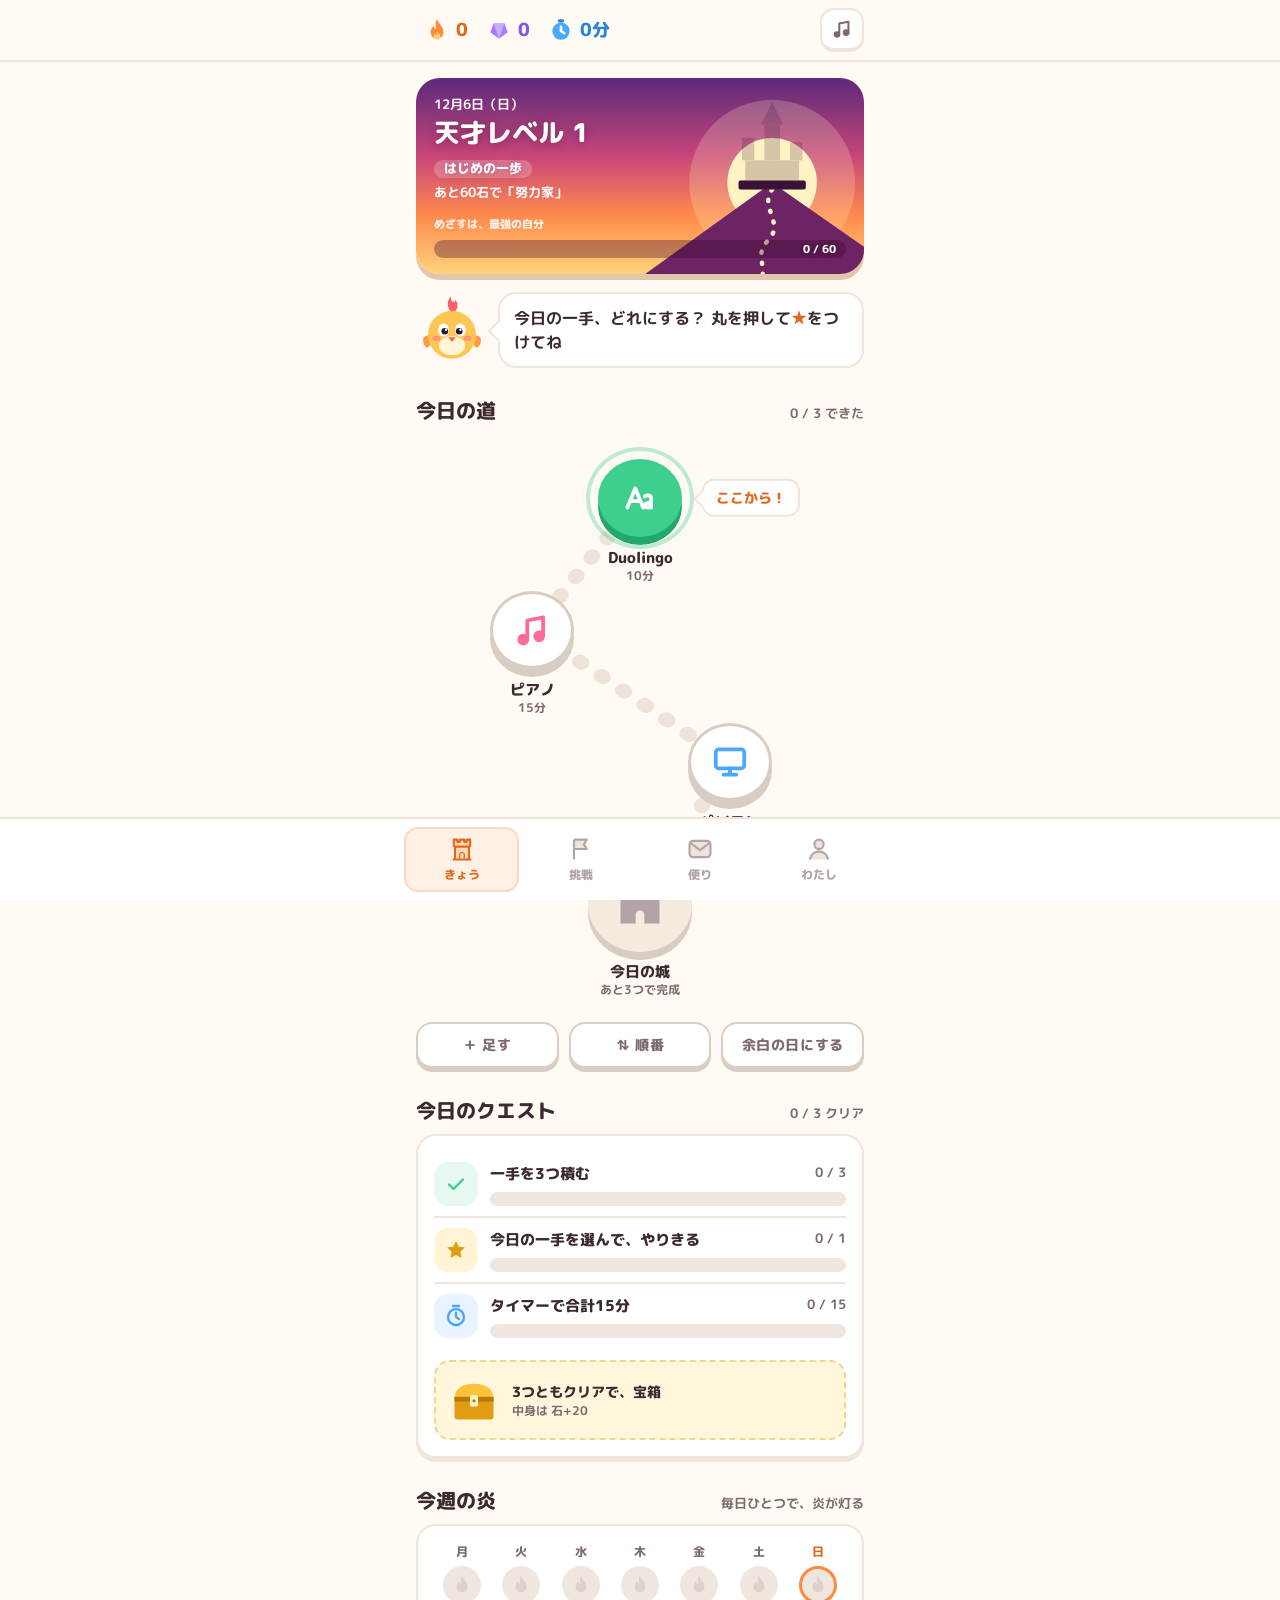
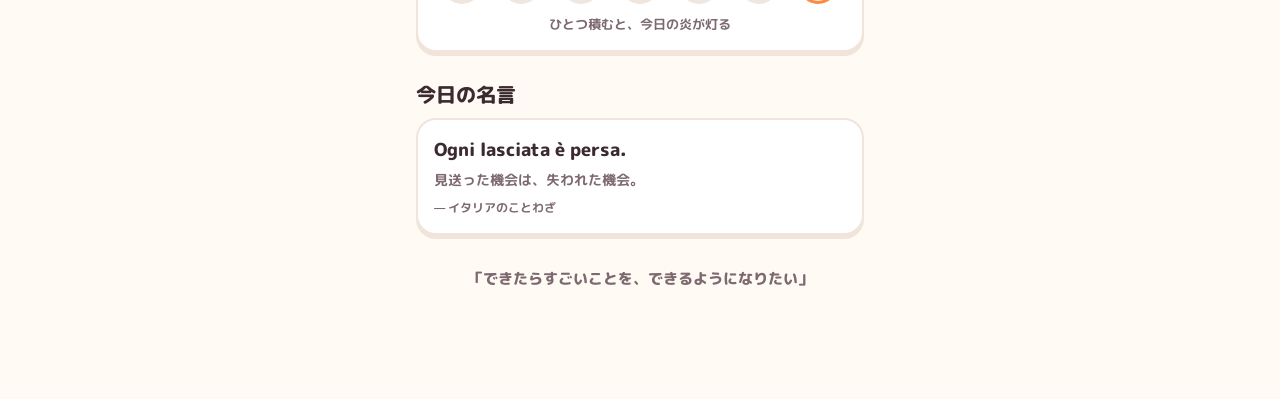
==== commit a1ac2e31: "挑戦・便り・わたしを作り込み、今日の道の順番を入れ替えられるように Co-Authored-By: Claude Opus 5.5 <noreply@anthropic.com>" ====
--- a/index.html
+++ b/index.html
@@ -98,8 +98,9 @@
   <div class="section-title"><h2>今日の道</h2><span id="progress"></span></div>
   <div class="path" id="path"></div>
   <div class="path-tools">
-    <button class="btn ghost small" type="button" id="addBtn">＋ 一手を足す</button>
-    <button class="btn ghost small" type="button" id="yohakuBtn">余白の日にする</button>
+    <button class="btn ghost small" type="button" id="addBtn">＋ 足す</button>
+    <button class="btn ghost small" type="button" id="orderBtn">⇅ 順番</button>
+    <button class="btn ghost small" type="button" id="yohakuBtn">余白の日</button>
   </div>
 
   <div class="section-title"><h2>今日のクエスト</h2><span id="questCount"></span></div>
@@ -124,46 +125,52 @@
 <!-- ============ 挑戦 ============ -->
 <section class="view" id="view-goal" data-view="goal" hidden>
   <h1 class="view-title">挑戦</h1>
-
-  <div class="section-title"><h2>今積んでいる石</h2><span>900への途中の石</span></div>
-  <div class="card toeic">
-    <div class="toeic-top">
-      <span class="toeic-tag">TOEIC L&amp;R 公開テスト</span>
-      <span class="toeic-date">2027年1月24日（日）</span>
-    </div>
-    <div class="toeic-count"><span>試験まで</span><b id="toeicDays">--</b><span>日</span></div>
-    <div class="score">
-      <div class="score-bar"><i style="width:51%"></i></div>
-      <div class="score-pins">
-        <span style="left:31%"><b>580</b>いま</span>
-        <span class="goal" style="left:51%"><b>700</b>目標</span>
-        <span class="dream" style="left:85%"><b>900</b>その先</span>
-      </div>
-    </div>
+  <p class="view-sub">最強の自分に向かって、いま積んでいる石</p>
+
+  <div class="hero-card toeic-hero">
+    <div class="th-top"><span class="pill">いま積んでいる石</span><span class="th-date">2027年1月24日（日）</span></div>
+    <h2 class="th-title">TOEIC L&amp;R 公開テスト</h2>
+    <div class="th-count"><b id="toeicDays">--</b><span>日後</span></div>
+    <div class="th-score">
+      <div class="ts-item"><small>いま</small><b>580</b></div>
+      <div class="ts-arrow">→</div>
+      <div class="ts-item goal"><small>目標</small><b>700</b></div>
+      <div class="ts-arrow">→</div>
+      <div class="ts-item dream"><small>その先</small><b>900</b></div>
+    </div>
+    <p class="th-split">700点の目安：リスニング 360 ＋ リーディング 340</p>
+  </div>
+
+  <div class="card apply" id="applyCard">
+    <div class="apply-head"><span class="apply-ico">✉</span><div><b id="applyTitle"></b><small id="applySub"></small></div></div>
     <ol class="timeline" id="toeicTimeline">
       <li data-date="2026-11-11T00:00:00+09:00"><i></i><div><b>11月11日</b>申込開始</div></li>
       <li data-date="2026-12-09T15:00:00+09:00"><i></i><div><b>12月9日 15:00</b>申込締切</div></li>
-      <li data-date="2027-01-24T00:00:00+09:00"><i></i><div><b>1月24日</b>試験日（目標 700点）</div></li>
+      <li data-date="2027-01-24T00:00:00+09:00"><i></i><div><b>1月24日</b>試験日</div></li>
     </ol>
-    <p class="toeic-next" id="toeicNext"></p>
     <a class="btn" href="https://www.iibc-global.org/toeic/test/lr/guide01/schedule.html" target="_blank" rel="noopener">公式の日程を見る ↗</a>
   </div>
 
-  <div class="section-title"><h2>将来目標</h2><span>最強の自分に掲げる旗</span></div>
-  <ul class="goal-grid">
-    <li class="goal-card" style="--c:var(--orange);--cl:var(--orange-l)"><span class="g-ico">A+</span><h3>TOEIC 900超え</h3><p>まずは700、その先へ</p></li>
-    <li class="goal-card" style="--c:var(--violet);--cl:#f3ecff"><span class="g-ico">◆</span><h3>資格をたくさん</h3><p>転職でも困らないほどに</p></li>
-    <li class="goal-card" style="--c:var(--pink);--cl:#ffe8ef"><span class="g-ico">♪</span><h3>ピアノとヴァイオリン</h3><p>上級者レベルまで</p></li>
-    <li class="goal-card" style="--c:#f5679e;--cl:#ffeef5"><span class="g-ico">✦</span><h3>今よりきれいに</h3><p>やせて、可愛くなって、モテたい</p></li>
-    <li class="goal-card wide" style="--c:var(--gold-d);--cl:var(--gold-l)"><span class="g-ico">♛</span><h3>誇れることを作る</h3><p>特別な人と知り合う。海外で特別なことをする</p></li>
-    <li class="goal-card wide" style="--c:var(--green-d);--cl:#e6f8ef"><span class="g-ico">90</span><h3>カラオケで毎回90点</h3><p>いつ歌っても、90点を超える</p></li>
-  </ul>
+  <div class="section-title"><h2>700点までの道のり</h2><span id="phaseNow"></span></div>
+  <ol class="phases" id="phases"></ol>
+
+  <div class="card toeic-stat">
+    <div><small>TOEICに積んだ時間</small><b id="toeicTime">0分</b></div>
+    <button class="btn small" type="button" id="addToeic">今日の道に TOEIC を足す</button>
+  </div>
+
+  <div class="section-title"><h2>将来目標</h2><span>旗ごとの、次の一歩</span></div>
+  <ul class="goal-list" id="goalList"></ul>
 </section>
 
 <!-- ============ 便り ============ -->
 <section class="view" id="view-news" data-view="news" hidden>
   <h1 class="view-title">便り</h1>
   <p class="view-sub" id="newsDate">ゲーム・エンタメ・イタリアとヨーロッパの文化</p>
+  <div class="read-meter card">
+    <div class="rm-text"><b id="readNum">0 / 0</b><span>今日読んだ便り</span></div>
+    <div class="rm-bar"><i id="readBar"></i></div>
+  </div>
   <div class="chips" id="newsFilter" role="tablist">
     <button type="button" class="on" data-cat="all">すべて</button>
     <button type="button" data-cat="game">ゲーム</button>
@@ -177,15 +184,37 @@
 <section class="view" id="view-me" data-view="me" hidden>
   <h1 class="view-title">わたし</h1>
 
-  <div class="card me-level">
-    <div class="me-rank" id="meRank"></div>
-    <div class="me-stats">
-      <div><b id="meStones">0</b><span>積んだ石</span></div>
-      <div><b id="meStreak">0</b><span>連続の日</span></div>
-      <div><b id="meWeek">0分</b><span>この7日の時間</span></div>
-    </div>
-    <div class="ranks" id="ranks"></div>
-  </div>
+  <div class="hero-card me-hero">
+    <svg class="me-hinata" viewBox="0 0 120 120" aria-hidden="true" id="meHinata"></svg>
+    <div class="me-head">
+      <span class="pill">天才レベル <b id="meLv">1</b></span>
+      <h2 id="meRank"></h2>
+      <div class="me-bar"><i id="meBar"></i></div>
+      <small id="meNext"></small>
+    </div>
+  </div>
+  <div class="me-stats">
+    <div style="--c:var(--violet-d)"><b id="meStones">0</b><span>積んだ石</span></div>
+    <div style="--c:var(--orange-d)"><b id="meStreak">0</b><span>連続の日</span></div>
+    <div style="--c:var(--orange-d)"><b id="meBest">0</b><span>最長の連続</span></div>
+    <div style="--c:var(--blue-d)"><b id="meTotal">0分</b><span>ぜんぶの時間</span></div>
+  </div>
+
+  <div class="section-title"><h2>称号バッジ</h2><span id="badgeCount"></span></div>
+  <ul class="badges" id="badges"></ul>
+
+  <div class="section-title"><h2>この5週間</h2><span>濃いほど、たくさん積んだ日</span></div>
+  <div class="card">
+    <div class="heat-head"><span>月</span><span>火</span><span>水</span><span>木</span><span>金</span><span>土</span><span>日</span></div>
+    <div class="heatmap" id="heatmap"></div>
+    <div class="heat-legend"><span>少</span><i style="--o:.18"></i><i style="--o:.4"></i><i style="--o:.65"></i><i style="--o:1"></i><span>多</span></div>
+  </div>
+
+  <div class="section-title"><h2>何に積んだか</h2><span>これまでの時間</span></div>
+  <div class="card"><ul class="time-bars" id="timeBars"></ul></div>
+
+  <div class="section-title"><h2>天才レベルの段</h2></div>
+  <div class="card"><ol class="ranks" id="ranks"></ol></div>
 
   <div class="section-title"><h2>気分が上がること</h2><span>迷ったら、ここから1つ</span></div>
   <ul class="mood">
@@ -300,6 +329,15 @@
   </form>
 </section>
 
+<section class="sheet" id="orderSheet" role="dialog" aria-modal="true" aria-labelledby="orderTitle">
+  <div class="grab"></div>
+  <h3 id="orderTitle">今日の道の順番</h3>
+  <p class="sheet-note">▲▼ で入れ替えます。上にあるほど先に進みます。</p>
+  <ul class="order-list" id="orderList"></ul>
+  <label class="check-row"><input type="checkbox" id="orderTpl"><span>明日からも、この順番で始める</span></label>
+  <button class="btn" type="button" id="orderDone">できた</button>
+</section>
+
 <section class="sheet" id="templateSheet" role="dialog" aria-modal="true" aria-labelledby="tplTitle">
   <div class="grab"></div>
   <h3 id="tplTitle">毎日の項目</h3>
--- a/style.css
+++ b/style.css
@@ -443,3 +443,140 @@
   *, *::before, *::after { animation: none !important; transition: none !important; }
   .rs { opacity: 1; transform: none; }
 }
+
+/* =========================================================
+   v9: 作り込んだ各画面・並べかえ
+   ========================================================= */
+.path-tools { grid-template-columns: 1fr 1fr 1fr; }
+.pill { display: inline-flex; align-items: center; gap: 4px; padding: 3px 12px; border-radius: 99px; background: rgba(255, 255, 255, .25); font-size: 12px; font-weight: 800; }
+.hero-card {
+  position: relative; overflow: hidden; border-radius: 24px; padding: 18px; color: #fff;
+  background: linear-gradient(160deg, #5b2a7a 0%, #c9457a 50%, #ff8a4c 100%);
+  box-shadow: 0 6px 0 #e3c6ae;
+}
+.hero-card::after { content: ""; position: absolute; right: -40px; top: -40px; width: 180px; height: 180px; border-radius: 50%; background: rgba(255, 243, 196, .18); }
+
+/* 挑戦 */
+.th-top { display: flex; justify-content: space-between; align-items: center; gap: 8px; flex-wrap: wrap; position: relative; z-index: 1; }
+.th-date { font-size: 13px; font-weight: 800; opacity: .95; }
+.th-title { margin: 10px 0 0; font-size: 22px; font-weight: 800; position: relative; z-index: 1; }
+.th-count { display: flex; align-items: baseline; gap: 6px; position: relative; z-index: 1; }
+.th-count b { font-size: 72px; line-height: 1.05; font-weight: 800; font-variant-numeric: tabular-nums; text-shadow: 0 3px 0 rgba(90, 20, 60, .25); }
+.th-count span { font-size: 18px; font-weight: 800; }
+.th-score { display: flex; align-items: center; justify-content: space-between; gap: 6px; margin-top: 10px; padding: 10px; border-radius: 16px; background: rgba(255, 255, 255, .18); position: relative; z-index: 1; }
+.ts-item { flex: 1; text-align: center; }
+.ts-item small { display: block; font-size: 11px; font-weight: 800; opacity: .9; }
+.ts-item b { font-size: 26px; font-weight: 800; font-variant-numeric: tabular-nums; }
+.ts-item.goal { background: #fff; color: var(--orange-d); border-radius: 12px; padding: 2px 0; box-shadow: 0 3px 0 rgba(90, 20, 60, .2); }
+.ts-item.dream { opacity: .75; }
+.ts-arrow { font-weight: 800; opacity: .8; }
+.th-split { margin: 10px 0 0; font-size: 12px; font-weight: 800; opacity: .95; position: relative; z-index: 1; }
+.apply { margin-top: 16px; }
+.apply-head { display: flex; gap: 12px; align-items: center; margin-bottom: 10px; }
+.apply-ico { width: 44px; height: 44px; border-radius: 14px; display: grid; place-items: center; background: var(--orange-l); color: var(--orange-d); font-size: 20px; flex: none; }
+.apply-head b { display: block; font-size: 16px; }
+.apply-head small { display: block; font-size: 13px; color: var(--ink-2); font-weight: 700; }
+.apply .timeline { margin-bottom: 14px; }
+.phases { list-style: none; margin: 0; padding: 0; display: grid; gap: 10px; }
+.phase { position: relative; padding: 14px 14px 14px 56px; border-radius: 20px; background: var(--card); border: 2px solid var(--line); box-shadow: 0 4px 0 var(--line); }
+.phase .ph-no { position: absolute; left: 12px; top: 14px; width: 32px; height: 32px; border-radius: 50%; display: grid; place-items: center; background: var(--gray); color: var(--ink-2); font-weight: 800; font-size: 14px; }
+.phase h3 { margin: 0; font-size: 16px; font-weight: 800; display: flex; justify-content: space-between; gap: 8px; }
+.phase h3 small { font-size: 12px; color: var(--ink-2); font-weight: 700; white-space: nowrap; }
+.phase ul { margin: 8px 0 0; padding: 0; list-style: none; display: grid; gap: 4px; }
+.phase li { font-size: 14px; font-weight: 700; color: var(--ink-2); padding-left: 18px; position: relative; }
+.phase li::before { content: ""; position: absolute; left: 2px; top: .62em; width: 8px; height: 8px; border-radius: 50%; background: var(--gray-d); }
+.phase.now { border-color: var(--orange); box-shadow: 0 4px 0 #ffc9a3; background: linear-gradient(180deg, var(--orange-l), var(--card) 60%); }
+.phase.now .ph-no { background: var(--orange); color: #fff; }
+.phase.now li { color: var(--ink); }
+.phase.now li::before { background: var(--orange); }
+.phase.now h3::after { content: "いまここ"; position: absolute; right: 14px; top: -12px; padding: 2px 10px; border-radius: 99px; background: var(--orange); color: #fff; font-size: 11px; }
+.phase.past { opacity: .55; }
+.phase.past .ph-no { background: var(--green); color: #fff; }
+.toeic-stat { display: flex; align-items: center; justify-content: space-between; gap: 12px; margin-top: 12px; }
+.toeic-stat small { display: block; font-size: 12px; font-weight: 800; color: var(--ink-2); }
+.toeic-stat b { font-size: 24px; font-weight: 800; color: var(--orange-d); font-variant-numeric: tabular-nums; }
+.toeic-stat .btn { width: auto; font-size: 13px; }
+.goal-list { list-style: none; margin: 0; padding: 0; display: grid; gap: 12px; }
+.goal-item { padding: 14px; border-radius: 20px; background: var(--card); border: 2px solid var(--line); box-shadow: 0 4px 0 var(--line); }
+.gi-head { display: flex; gap: 12px; align-items: center; }
+.gi-ico { width: 48px; height: 48px; border-radius: 16px; display: grid; place-items: center; background: var(--c); box-shadow: 0 3px 0 var(--cd); color: #fff; font-weight: 800; font-size: 19px; flex: none; }
+.gi-head h3 { margin: 0; font-size: 17px; font-weight: 800; line-height: 1.35; }
+.gi-head p { margin: 0; font-size: 13px; color: var(--ink-2); font-weight: 700; }
+.gi-next { margin-top: 12px; padding: 10px 12px; border-radius: 14px; background: var(--bg); font-size: 14px; font-weight: 700; line-height: 1.6; }
+.gi-next b { display: block; font-size: 12px; color: var(--cd); }
+.gi-stats { display: flex; flex-wrap: wrap; gap: 6px; margin-top: 10px; }
+.gi-stats span { padding: 3px 10px; border-radius: 99px; background: var(--gray); font-size: 12px; font-weight: 800; color: var(--ink-2); font-variant-numeric: tabular-nums; }
+
+/* 便り */
+.read-meter { display: flex; align-items: center; gap: 14px; margin-bottom: 14px; padding: 12px 16px; }
+.rm-text b { display: block; font-size: 20px; font-weight: 800; font-variant-numeric: tabular-nums; }
+.rm-text span { font-size: 12px; font-weight: 800; color: var(--ink-2); white-space: nowrap; }
+.rm-bar { flex: 1; height: 14px; border-radius: 99px; background: var(--gray); overflow: hidden; }
+.rm-bar i { display: block; height: 100%; width: 0; border-radius: 99px; background: var(--green); transition: width .6s; }
+.news-item.feature a { padding: 0; overflow: hidden; }
+.news-item.feature .nf-band { height: 92px; background: linear-gradient(135deg, var(--c), var(--cl)); position: relative; }
+.news-item.feature .nf-band::after { content: "今日の注目"; position: absolute; left: 14px; bottom: 10px; padding: 3px 12px; border-radius: 99px; background: #fff; color: var(--c); font-size: 12px; font-weight: 800; }
+.news-item.feature .nf-body { padding: 12px 16px 16px; }
+.news-item.feature .news-title { font-size: 19px; }
+.news-item.read a { background: #fbf8f5; }
+.news-item.read .news-title { color: var(--ink-2); }
+.news-item.read .news-meta::after { content: "✓ 読んだ"; margin-left: auto; color: var(--green-d); }
+.news-it-hint { margin: 8px 0 0; font-size: 12px; font-weight: 800; color: var(--green-d); }
+
+/* わたし */
+.me-hero { display: flex; gap: 12px; align-items: center; }
+.me-hinata { width: 92px; height: 92px; flex: none; position: relative; z-index: 1; overflow: visible; }
+.me-head { flex: 1; min-width: 0; position: relative; z-index: 1; }
+.me-head .pill b { font-size: 14px; }
+.me-head h2 { margin: 6px 0 8px; font-size: 24px; font-weight: 800; line-height: 1.2; }
+.me-bar { height: 14px; border-radius: 99px; background: rgba(60, 10, 40, .3); overflow: hidden; }
+.me-bar i { display: block; height: 100%; border-radius: 99px; background: linear-gradient(180deg, #fff3c4, #ffc23d); }
+.me-head small { display: block; margin-top: 6px; font-size: 12px; font-weight: 800; }
+.me-stats { display: grid; grid-template-columns: 1fr 1fr; gap: 10px; margin-top: 14px; }
+.me-stats div { padding: 12px; border-radius: 16px; background: var(--card); border: 2px solid var(--line); box-shadow: 0 3px 0 var(--line); }
+.me-stats b { display: block; font-size: 24px; font-weight: 800; color: var(--c); font-variant-numeric: tabular-nums; line-height: 1.3; }
+.me-stats span { font-size: 12px; font-weight: 800; color: var(--ink-2); }
+.badges { list-style: none; margin: 0; padding: 0; display: grid; grid-template-columns: repeat(3, 1fr); gap: 10px; }
+.badge { text-align: center; padding: 12px 6px 10px; border-radius: 18px; background: var(--card); border: 2px solid var(--line); box-shadow: 0 3px 0 var(--line); }
+.badge i { display: grid; place-items: center; width: 56px; height: 56px; margin: 0 auto 6px; border-radius: 50%; font-style: normal; font-size: 24px; font-weight: 800; color: #fff; background: var(--c); box-shadow: 0 4px 0 var(--cd), inset 0 -4px 0 rgba(0, 0, 0, .1); }
+.badge b { display: block; font-size: 12px; font-weight: 800; line-height: 1.35; }
+.badge small { display: block; font-size: 10px; font-weight: 700; color: var(--ink-2); line-height: 1.4; margin-top: 2px; }
+.badge.locked i { background: var(--gray); color: var(--ink-3); box-shadow: 0 4px 0 var(--gray-d); }
+.badge.locked b { color: var(--ink-3); }
+.badge.new i { animation: shine 2s ease-in-out infinite; }
+@keyframes shine { 50% { transform: scale(1.06); } }
+.heat-head, .heatmap { display: grid; grid-template-columns: repeat(7, 1fr); gap: 6px; }
+.heat-head span { text-align: center; font-size: 11px; font-weight: 800; color: var(--ink-2); }
+.heatmap { margin-top: 6px; }
+.hm { aspect-ratio: 1; border-radius: 8px; background: var(--gray); position: relative; }
+.hm.on { background: rgba(255, 138, 61, var(--o)); }
+.hm.rest { background: #f3d6e4; }
+.hm.today { box-shadow: inset 0 0 0 2px var(--orange-d); }
+.hm.future { background: transparent; border: 2px dashed var(--line); }
+.hm small { position: absolute; inset: 0; display: grid; place-items: center; font-size: 10px; font-weight: 800; color: var(--ink-2); }
+.hm.on small { color: #fff; }
+.heat-legend { display: flex; align-items: center; justify-content: flex-end; gap: 4px; margin-top: 10px; font-size: 11px; font-weight: 800; color: var(--ink-2); }
+.heat-legend i { width: 14px; height: 14px; border-radius: 4px; background: rgba(255, 138, 61, var(--o)); }
+.time-bars { list-style: none; margin: 0; padding: 0; display: grid; gap: 12px; }
+.tb-row { display: grid; grid-template-columns: 36px 1fr; gap: 10px; align-items: center; }
+.tb-row .tb-ico { width: 36px; height: 36px; border-radius: 12px; display: grid; place-items: center; background: var(--c); color: #fff; }
+.tb-row .tb-ico svg { width: 20px; height: 20px; }
+.tb-top { display: flex; justify-content: space-between; font-weight: 800; font-size: 14px; }
+.tb-top span { color: var(--ink-2); font-variant-numeric: tabular-nums; }
+.tb-bar { height: 12px; border-radius: 99px; background: var(--gray); overflow: hidden; margin-top: 4px; }
+.tb-bar i { display: block; height: 100%; border-radius: 99px; background: var(--c); }
+
+/* 並べかえ */
+.order-list { list-style: none; margin: 14px 0 0; padding: 0; display: grid; gap: 8px; }
+.order-row { display: grid; grid-template-columns: 40px 1fr auto auto; gap: 10px; align-items: center; padding: 8px 8px 8px 10px; border-radius: 16px; border: 2px solid var(--line); background: var(--card); box-shadow: 0 3px 0 var(--line); transition: transform .18s; }
+.order-row .o-ico { width: 40px; height: 38px; border-radius: 12px; display: grid; place-items: center; background: var(--c); box-shadow: 0 3px 0 var(--cd); color: #fff; }
+.order-row .o-ico svg { width: 22px; height: 22px; }
+.order-row b { font-size: 16px; font-weight: 800; overflow: hidden; text-overflow: ellipsis; white-space: nowrap; }
+.order-row b small { display: block; font-size: 11px; color: var(--ink-2); }
+.o-btn { width: 44px; height: 44px; border-radius: 12px; border: 2px solid var(--gray-d); background: var(--card); box-shadow: 0 3px 0 var(--gray-d); font-size: 16px; font-weight: 800; color: var(--ink-2); }
+.o-btn:active { transform: translateY(2px); box-shadow: 0 1px 0 var(--gray-d); }
+.o-btn:disabled { opacity: .3; }
+.order-row.moved { animation: moved .4s ease; }
+@keyframes moved { 40% { transform: scale(1.03); border-color: var(--orange); } }
+.check-row { display: flex; align-items: center; gap: 10px; margin: 16px 0; font-weight: 800; font-size: 14px; }
+.check-row input { width: 22px; height: 22px; accent-color: var(--orange); }
